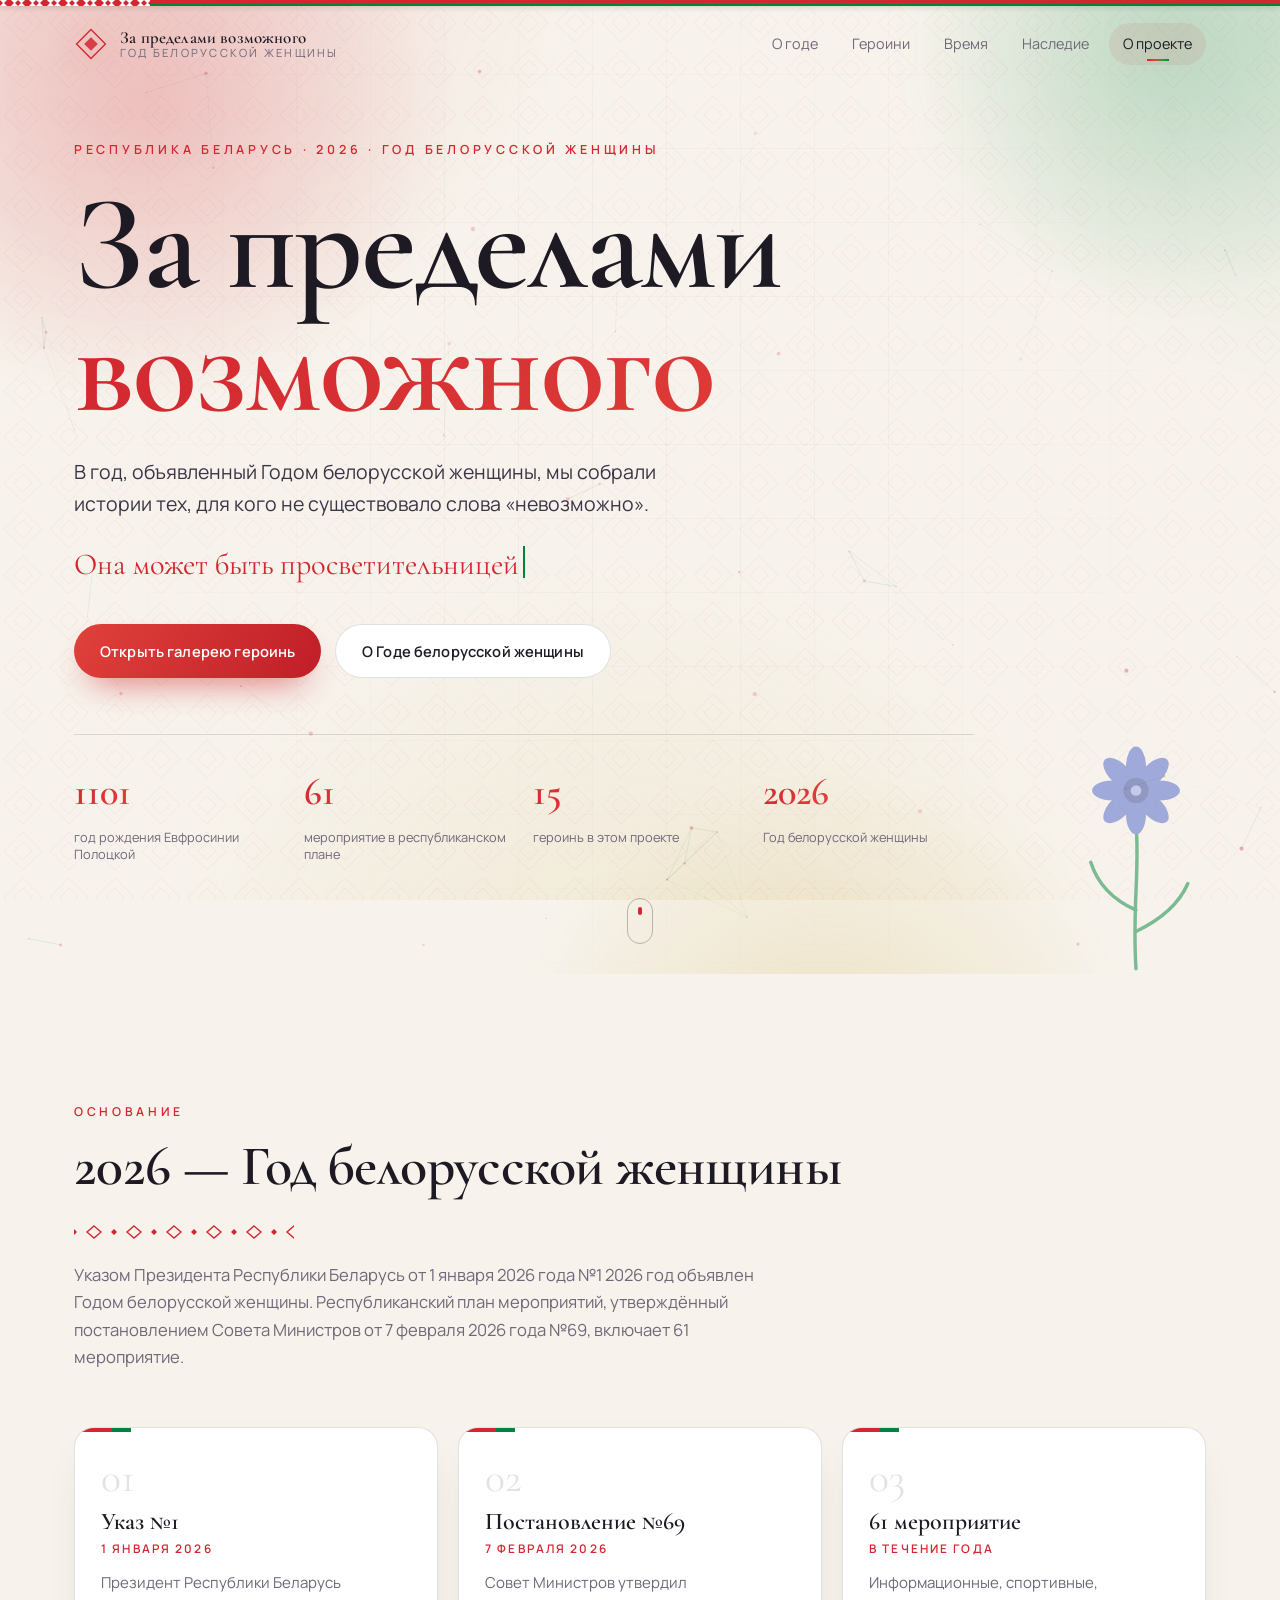
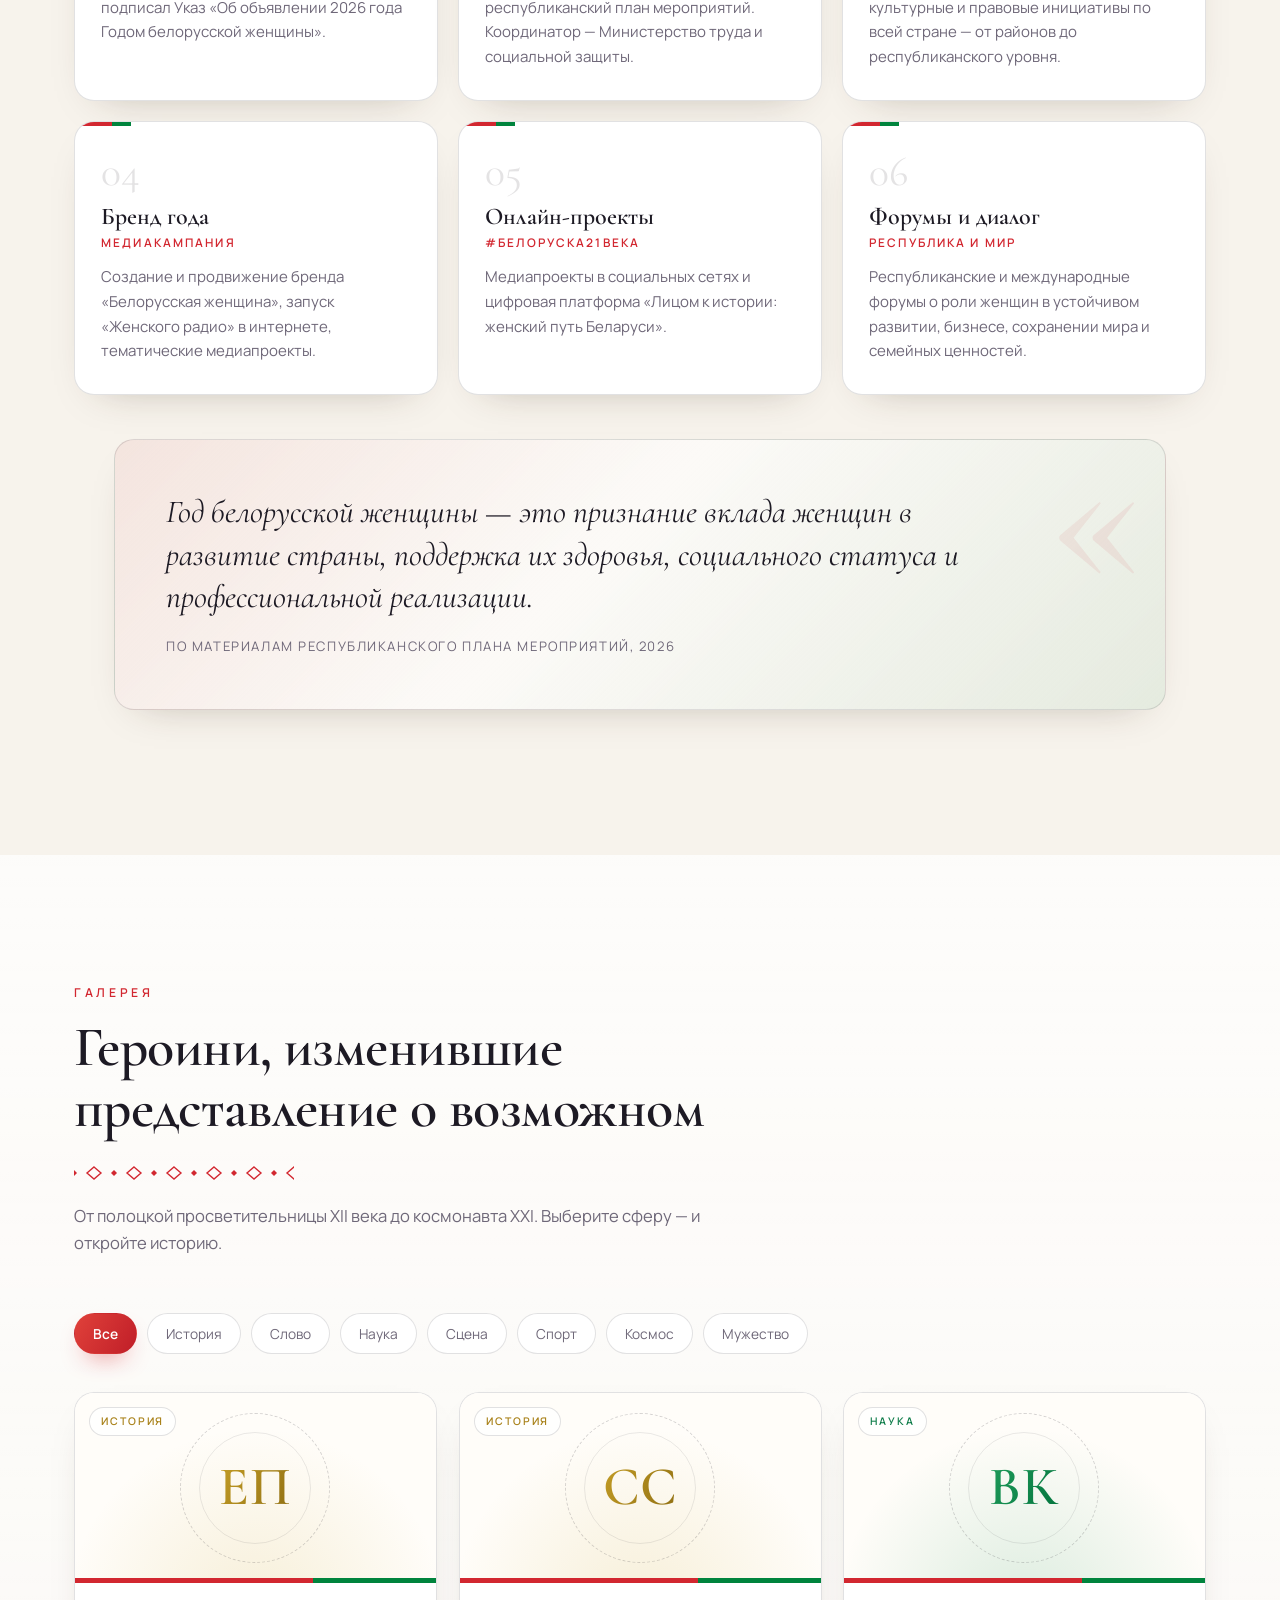
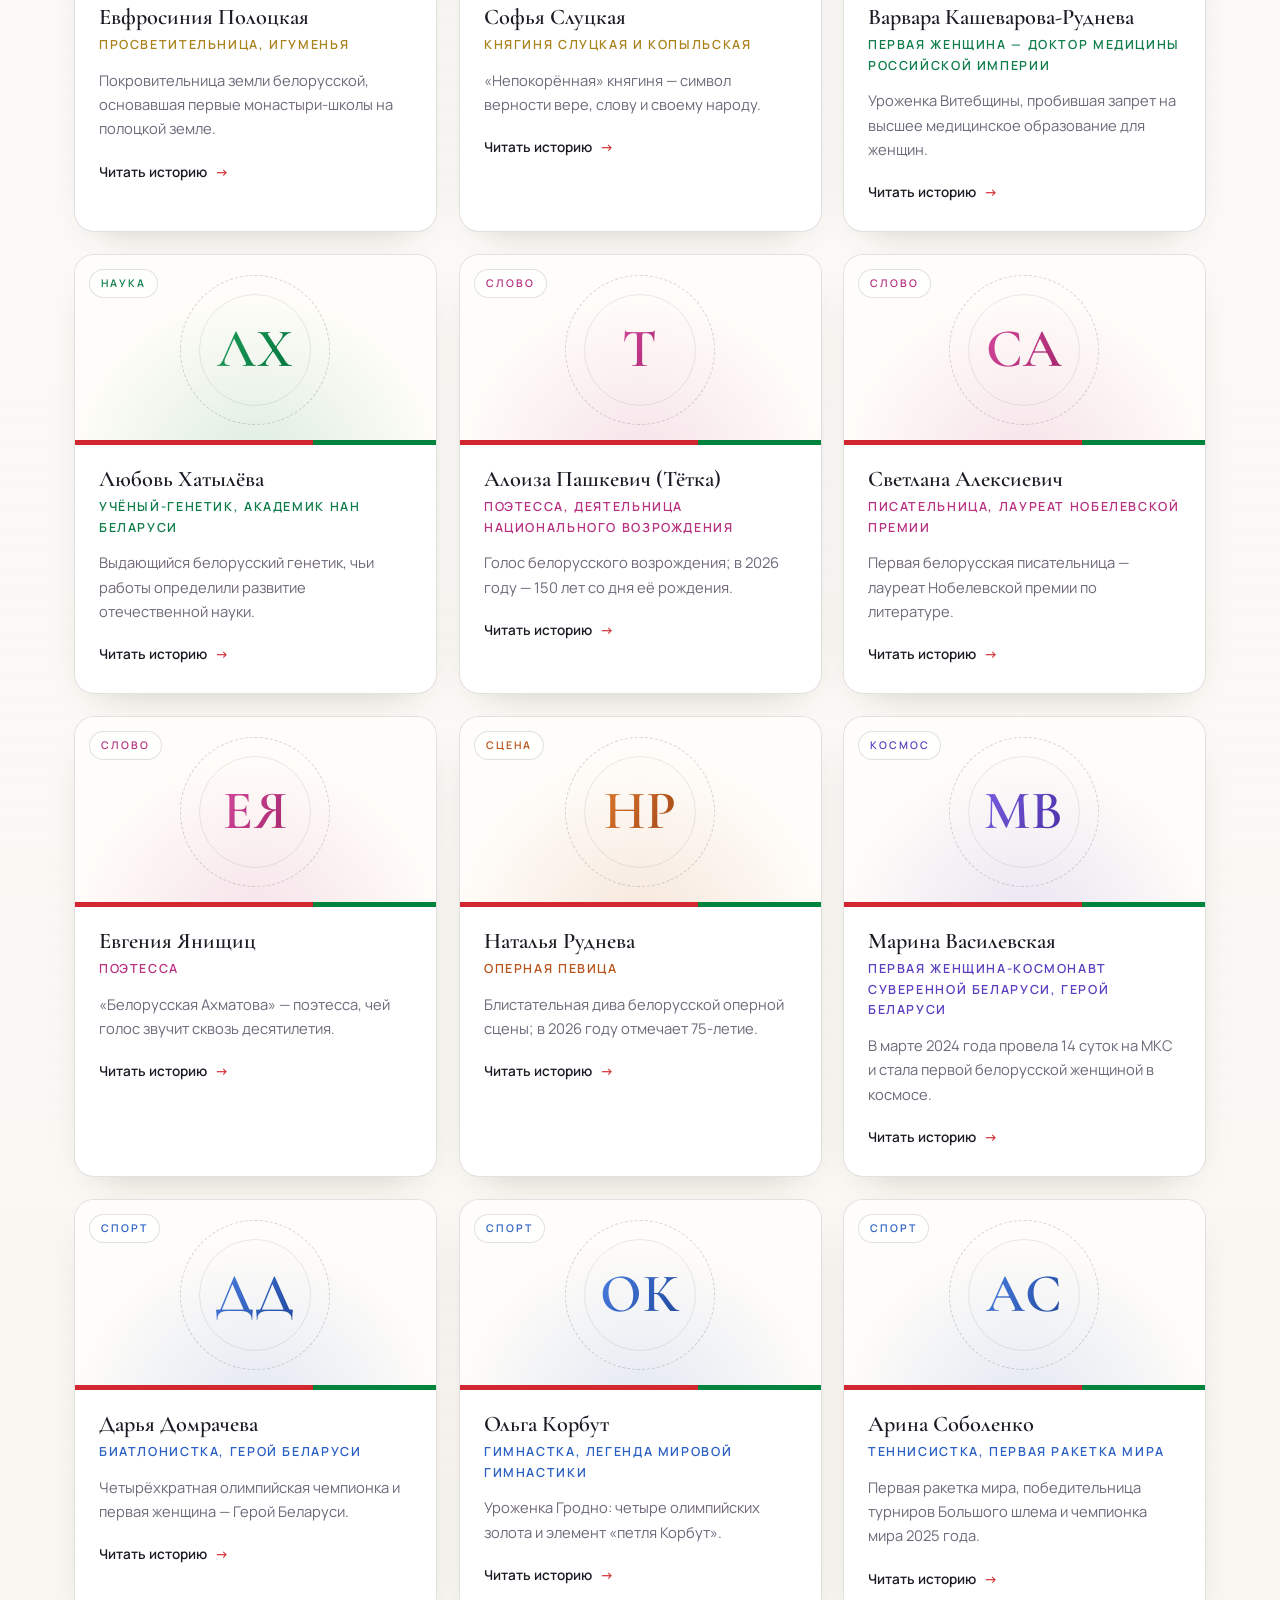
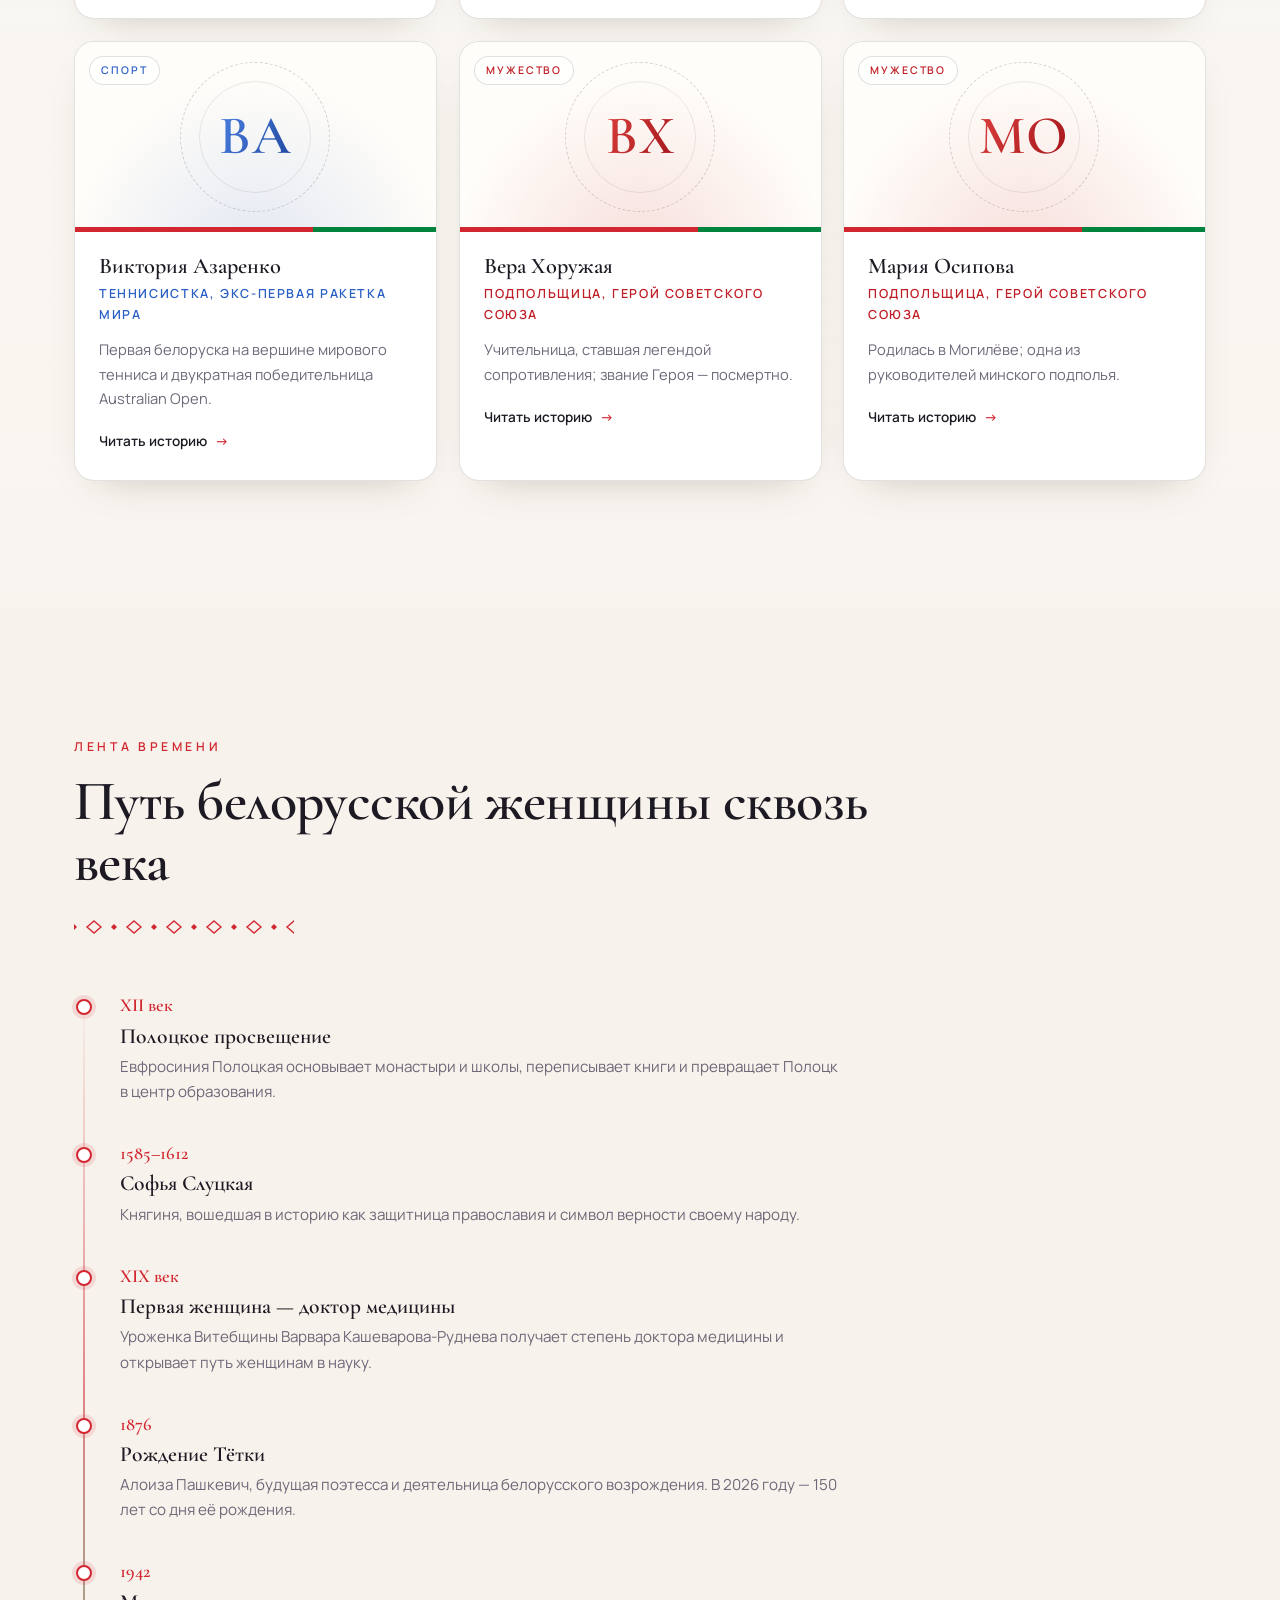
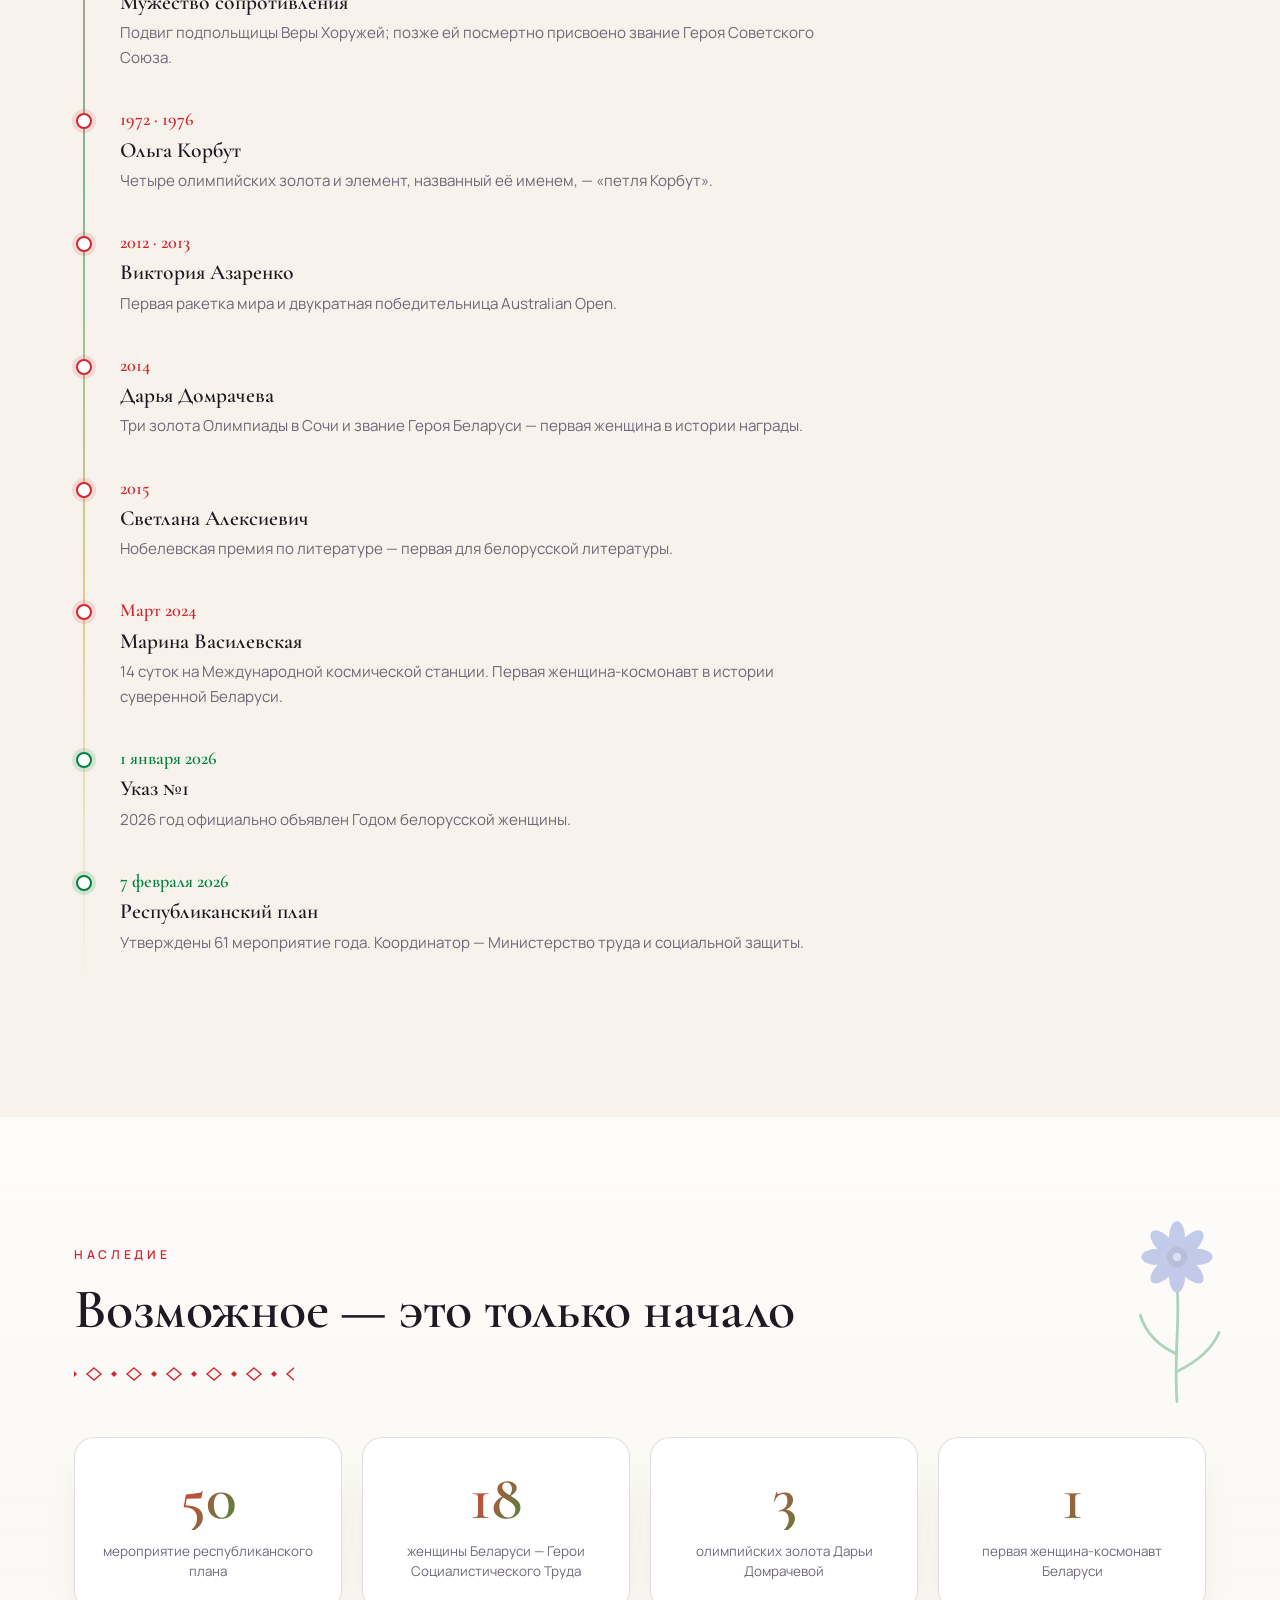
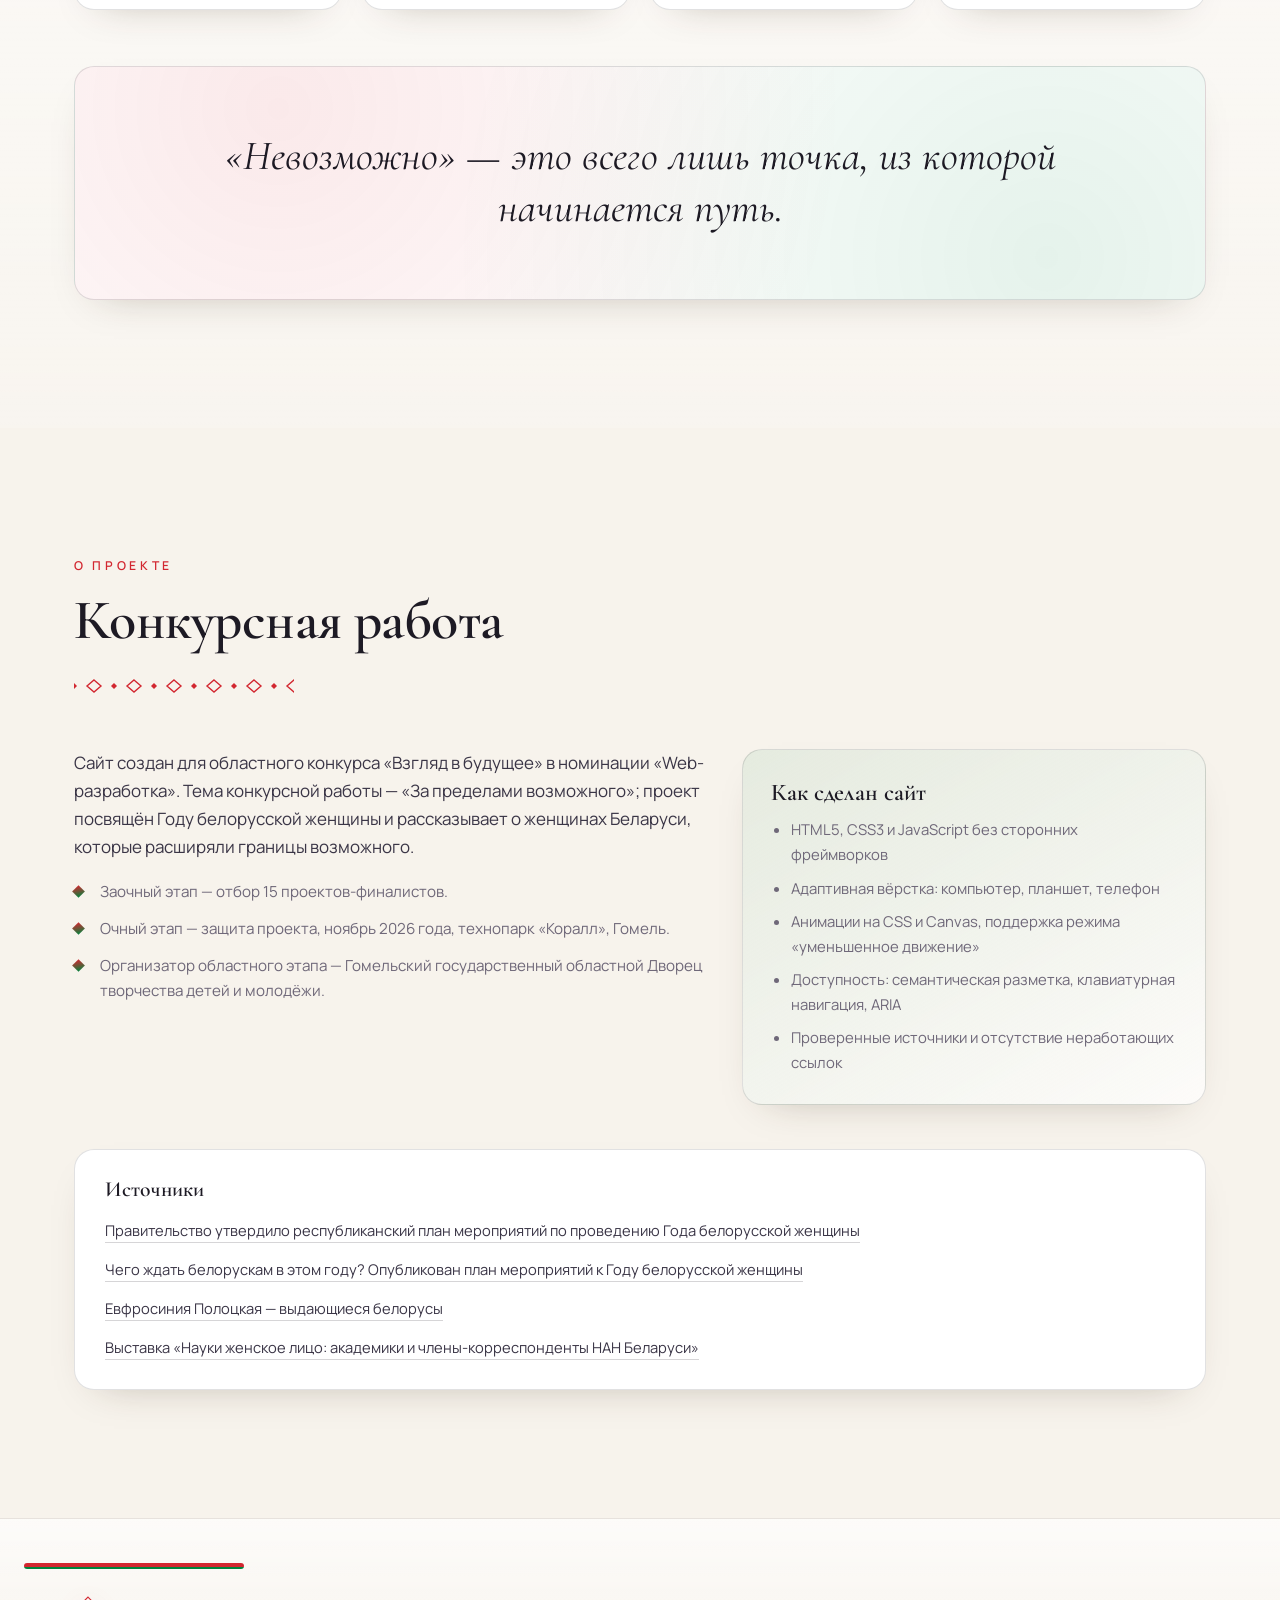
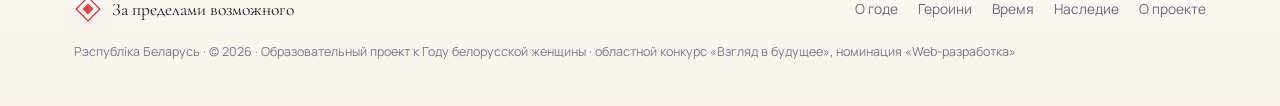
==== index.html @ 443600c7 "Сайт «За пределами возможного» — Год белорусской женщины 2026" ====
<!DOCTYPE html>
<html lang="ru">
<head>
<meta charset="utf-8">
<meta name="viewport" content="width=device-width, initial-scale=1">
<meta name="theme-color" content="#f7f3ec">
<title>За пределами возможного · Год белорусской женщины — 2026</title>
<meta name="description" content="Образовательный веб-проект о белорусских женщинах, которые выходили за пределы возможного: от Евфросинии Полоцкой до Марины Василевской. Посвящён Году белорусской женщины (2026).">
<meta name="author" content="Конкурсная работа · номинация «Web-разработка»">
<meta property="og:type" content="website">
<meta property="og:title" content="За пределами возможного · Год белорусской женщины">
<meta property="og:description" content="Истории белорусских женщин, изменивших представление о возможном. 2026 — Год белорусской женщины.">
<meta property="og:locale" content="ru_RU">
<link rel="icon" href="assets/favicon.svg" type="image/svg+xml">
<link rel="preconnect" href="https://fonts.googleapis.com">
<link rel="preconnect" href="https://fonts.gstatic.com" crossorigin>
<link href="https://fonts.googleapis.com/css2?family=Cormorant+Garamond:ital,wght@0,400;0,500;0,600;0,700;1,400;1,500&family=Manrope:wght@300;400;500;600;700;800&display=swap" rel="stylesheet">
<link rel="stylesheet" href="css/style.css">
</head>
<body>

<div class="flag-bar" aria-hidden="true"></div>

<div class="preloader" id="preloader" aria-hidden="true">
  <div class="preloader-mark"><span></span><span></span><span></span><span></span></div>
  <p>Год белорусской женщины · 2026</p>
</div>

<div class="cursor-glow" id="cursorGlow" aria-hidden="true"></div>
<div class="scroll-progress" id="scrollProgress" aria-hidden="true"></div>

<header class="site-header" id="siteHeader">
  <div class="wrap header-inner">
    <a class="brand" href="#top" aria-label="Наверх">
      <span class="brand-mark" aria-hidden="true">
        <svg viewBox="0 0 40 40" width="34" height="34"><path d="M20 3 L37 20 L20 37 L3 20 Z" fill="none" stroke="currentColor" stroke-width="1.6"/><path d="M20 12 L28 20 L20 28 L12 20 Z" fill="currentColor" opacity=".85"/></svg>
      </span>
      <span class="brand-text"><b>За пределами возможного</b><i>Год белорусской женщины</i></span>
    </a>
    <nav class="site-nav" id="siteNav" aria-label="Основная навигация">
      <a href="#about-year">О годе</a>
      <a href="#heroines">Героини</a>
      <a href="#timeline">Время</a>
      <a href="#legacy">Наследие</a>
      <a href="#about">О проекте</a>
    </nav>
    <button class="burger" id="burger" aria-label="Открыть меню" aria-expanded="false" aria-controls="siteNav">
      <span></span><span></span><span></span>
    </button>
  </div>
</header>

<main>

  <section class="hero" id="top">
    <canvas class="hero-canvas" id="heroCanvas" aria-hidden="true"></canvas>
    <div class="hero-glow" aria-hidden="true"></div>
    <div class="hero-grid-overlay" aria-hidden="true"></div>
    <div class="cornflower cornflower-hero" aria-hidden="true"></div>
    <div class="wrap hero-inner">
      <p class="hero-kicker reveal">Республика Беларусь · 2026 · Год белорусской женщины</p>
      <h1 class="hero-title">
        <span class="line reveal">За пределами</span>
        <span class="line grad reveal">возможного</span>
      </h1>
      <p class="hero-lead reveal">В год, объявленный Годом белорусской женщины, мы собрали истории тех, для кого не существовало слова «невозможно».</p>
      <p class="hero-typed reveal" aria-live="off">Она может быть <span id="typed" class="typed"></span><span class="caret" aria-hidden="true"></span></p>
      <div class="hero-actions reveal">
        <a class="btn btn-primary" href="#heroines">Открыть галерею героинь</a>
        <a class="btn btn-ghost" href="#about-year">О Годе белорусской женщины</a>
      </div>
      <ul class="hero-stats reveal">
        <li><b>1101</b><span>год рождения Евфросинии Полоцкой</span></li>
        <li><b>61</b><span>мероприятие в республиканском плане</span></li>
        <li><b>15</b><span>героинь в этом проекте</span></li>
        <li><b>2026</b><span>Год белорусской женщины</span></li>
      </ul>
    </div>
    <a class="scroll-cue" href="#about-year" aria-label="Листать вниз"><span></span></a>
  </section>

  <section class="section" id="about-year">
    <div class="wrap">
      <header class="section-head reveal">
        <p class="eyebrow">Основание</p>
        <h2>2026 — Год белорусской женщины</h2>
        <div class="ornament-rule" aria-hidden="true"></div>
        <p class="section-lead">Указом Президента Республики Беларусь от 1 января 2026 года №1 2026 год объявлен Годом белорусской женщины. Республиканский план мероприятий, утверждённый постановлением Совета Министров от 7 февраля 2026 года №69, включает 61 мероприятие.</p>
      </header>

      <div class="facts-grid">
        <article class="fact-card reveal">
          <span class="fact-index">01</span>
          <h3>Указ №1</h3>
          <p class="fact-date">1 января 2026</p>
          <p>Президент Республики Беларусь подписал Указ «Об объявлении 2026 года Годом белорусской женщины».</p>
        </article>
        <article class="fact-card reveal">
          <span class="fact-index">02</span>
          <h3>Постановление №69</h3>
          <p class="fact-date">7 февраля 2026</p>
          <p>Совет Министров утвердил республиканский план мероприятий. Координатор — Министерство труда и социальной защиты.</p>
        </article>
        <article class="fact-card reveal">
          <span class="fact-index">03</span>
          <h3>61 мероприятие</h3>
          <p class="fact-date">в течение года</p>
          <p>Информационные, спортивные, культурные и правовые инициативы по всей стране — от районов до республиканского уровня.</p>
        </article>
        <article class="fact-card reveal">
          <span class="fact-index">04</span>
          <h3>Бренд года</h3>
          <p class="fact-date">медиакампания</p>
          <p>Создание и продвижение бренда «Белорусская женщина», запуск «Женского радио» в интернете, тематические медиапроекты.</p>
        </article>
        <article class="fact-card reveal">
          <span class="fact-index">05</span>
          <h3>Онлайн-проекты</h3>
          <p class="fact-date">#белоруска21века</p>
          <p>Медиапроекты в социальных сетях и цифровая платформа «Лицом к истории: женский путь Беларуси».</p>
        </article>
        <article class="fact-card reveal">
          <span class="fact-index">06</span>
          <h3>Форумы и диалог</h3>
          <p class="fact-date">республика и мир</p>
          <p>Республиканские и международные форумы о роли женщин в устойчивом развитии, бизнесе, сохранении мира и семейных ценностей.</p>
        </article>
      </div>

      <figure class="doc-card reveal">
        <div class="doc-quote-mark" aria-hidden="true">«</div>
        <blockquote>
          <p>Год белорусской женщины — это признание вклада женщин в развитие страны, поддержка их здоровья, социального статуса и профессиональной реализации.</p>
        </blockquote>
        <figcaption>По материалам республиканского плана мероприятий, 2026</figcaption>
      </figure>
    </div>
  </section>

  <section class="section section-alt" id="heroines">
    <div class="wrap">
      <header class="section-head reveal">
        <p class="eyebrow">Галерея</p>
        <h2>Героини, изменившие представление о возможном</h2>
        <div class="ornament-rule" aria-hidden="true"></div>
        <p class="section-lead">От полоцкой просветительницы XII века до космонавта XXI. Выберите сферу — и откройте историю.</p>
      </header>
      <div class="filters" id="filters" role="group" aria-label="Фильтр героинь по сфере"></div>
      <div class="heroines-grid" id="heroinesGrid"></div>
      <p class="grid-note" id="heroinesEmpty" hidden>В этой категории пока нет героинь.</p>
    </div>
  </section>

  <section class="section" id="timeline">
    <div class="wrap">
      <header class="section-head reveal">
        <p class="eyebrow">Лента времени</p>
        <h2>Путь белорусской женщины сквозь века</h2>
        <div class="ornament-rule" aria-hidden="true"></div>
      </header>
      <ol class="timeline">
        <li class="timeline-item reveal">
          <span class="timeline-year">XII век</span>
          <div class="timeline-body"><h3>Полоцкое просвещение</h3><p>Евфросиния Полоцкая основывает монастыри и школы, переписывает книги и превращает Полоцк в центр образования.</p></div>
        </li>
        <li class="timeline-item reveal">
          <span class="timeline-year">1585–1612</span>
          <div class="timeline-body"><h3>Софья Слуцкая</h3><p>Княгиня, вошедшая в историю как защитница православия и символ верности своему народу.</p></div>
        </li>
        <li class="timeline-item reveal">
          <span class="timeline-year">XIX век</span>
          <div class="timeline-body"><h3>Первая женщина — доктор медицины</h3><p>Уроженка Витебщины Варвара Кашеварова-Руднева получает степень доктора медицины и открывает путь женщинам в науку.</p></div>
        </li>
        <li class="timeline-item reveal">
          <span class="timeline-year">1876</span>
          <div class="timeline-body"><h3>Рождение Тётки</h3><p>Алоиза Пашкевич, будущая поэтесса и деятельница белорусского возрождения. В 2026 году — 150 лет со дня её рождения.</p></div>
        </li>
        <li class="timeline-item reveal">
          <span class="timeline-year">1942</span>
          <div class="timeline-body"><h3>Мужество сопротивления</h3><p>Подвиг подпольщицы Веры Хоружей; позже ей посмертно присвоено звание Героя Советского Союза.</p></div>
        </li>
        <li class="timeline-item reveal">
          <span class="timeline-year">1972 · 1976</span>
          <div class="timeline-body"><h3>Ольга Корбут</h3><p>Четыре олимпийских золота и элемент, названный её именем, — «петля Корбут».</p></div>
        </li>
        <li class="timeline-item reveal">
          <span class="timeline-year">2012 · 2013</span>
          <div class="timeline-body"><h3>Виктория Азаренко</h3><p>Первая ракетка мира и двукратная победительница Australian Open.</p></div>
        </li>
        <li class="timeline-item reveal">
          <span class="timeline-year">2014</span>
          <div class="timeline-body"><h3>Дарья Домрачева</h3><p>Три золота Олимпиады в Сочи и звание Героя Беларуси — первая женщина в истории награды.</p></div>
        </li>
        <li class="timeline-item reveal">
          <span class="timeline-year">2015</span>
          <div class="timeline-body"><h3>Светлана Алексиевич</h3><p>Нобелевская премия по литературе — первая для белорусской литературы.</p></div>
        </li>
        <li class="timeline-item reveal">
          <span class="timeline-year">Март 2024</span>
          <div class="timeline-body"><h3>Марина Василевская</h3><p>14 суток на Международной космической станции. Первая женщина-космонавт в истории суверенной Беларуси.</p></div>
        </li>
        <li class="timeline-item reveal timeline-highlight">
          <span class="timeline-year">1 января 2026</span>
          <div class="timeline-body"><h3>Указ №1</h3><p>2026 год официально объявлен Годом белорусской женщины.</p></div>
        </li>
        <li class="timeline-item reveal timeline-highlight">
          <span class="timeline-year">7 февраля 2026</span>
          <div class="timeline-body"><h3>Республиканский план</h3><p>Утверждены 61 мероприятие года. Координатор — Министерство труда и социальной защиты.</p></div>
        </li>
      </ol>
    </div>
  </section>

  <section class="section section-alt" id="legacy">
    <span class="cornflower cornflower-legacy" aria-hidden="true"></span>
    <div class="wrap">
      <header class="section-head reveal">
        <p class="eyebrow">Наследие</p>
        <h2>Возможное — это только начало</h2>
        <div class="ornament-rule" aria-hidden="true"></div>
      </header>
      <div class="counters">
        <div class="counter reveal"><b data-count="61">61</b><span>мероприятие республиканского плана</span></div>
        <div class="counter reveal"><b data-count="22">22</b><span>женщины Беларуси — Герои Социалистического Труда</span></div>
        <div class="counter reveal"><b data-count="4">4</b><span>олимпийских золота Дарьи Домрачевой</span></div>
        <div class="counter reveal"><b data-count="1">1</b><span>первая женщина-космонавт Беларуси</span></div>
      </div>
      <blockquote class="manifesto reveal">
        <p>«Невозможно» — это всего лишь точка, из которой начинается путь.</p>
      </blockquote>
    </div>
  </section>

  <section class="section" id="about">
    <div class="wrap">
      <header class="section-head reveal">
        <p class="eyebrow">О проекте</p>
        <h2>Конкурсная работа</h2>
        <div class="ornament-rule" aria-hidden="true"></div>
      </header>
      <div class="about-grid">
        <div class="about-text reveal">
          <p>Сайт создан для областного конкурса «Взгляд в будущее» в номинации «Web-разработка». Тема конкурсной работы — «За пределами возможного»; проект посвящён Году белорусской женщины и рассказывает о женщинах Беларуси, которые расширяли границы возможного.</p>
          <ul class="about-list">
            <li>Заочный этап — отбор 15 проектов-финалистов.</li>
            <li>Очный этап — защита проекта, ноябрь 2026 года, технопарк «Коралл», Гомель.</li>
            <li>Организатор областного этапа — Гомельский государственный областной Дворец творчества детей и молодёжи.</li>
          </ul>
        </div>
        <div class="tech-card reveal">
          <h3>Как сделан сайт</h3>
          <ul>
            <li>HTML5, CSS3 и JavaScript без сторонних фреймворков</li>
            <li>Адаптивная вёрстка: компьютер, планшет, телефон</li>
            <li>Анимации на CSS и Canvas, поддержка режима «уменьшенное движение»</li>
            <li>Доступность: семантическая разметка, клавиатурная навигация, ARIA</li>
            <li>Проверенные источники и отсутствие неработающих ссылок</li>
          </ul>
        </div>
      </div>
      <div class="sources reveal">
        <h3>Источники</h3>
        <ul>
          <li><a href="https://www.belarus.by/ru/government/events/pravitelstvo-utverdilo-respublikanskij-plan-meroprijatij-po-provedeniju-goda-belorusskoj-zhenschiny_i_207630.html" target="_blank" rel="noopener">Правительство утвердило республиканский план мероприятий по проведению Года белорусской женщины</a></li>
          <li><a href="https://www.belarus.by/ru/press-center/press-release/chego-zhdat-beloruskam-v-etom-godu-opublikovan-plan-meroprijatij-k-godu-belorusskoj-zhenschiny_i_207680.html" target="_blank" rel="noopener">Чего ждать белорускам в этом году? Опубликован план мероприятий к Году белорусской женщины</a></li>
          <li><a href="https://www.belarus.by/ru/about-belarus/famous-belarusians/euphrosyne-of-polotsk" target="_blank" rel="noopener">Евфросиния Полоцкая — выдающиеся белорусы</a></li>
          <li><a href="https://csl.bas-net.by/vystavka-nauki-zhenskoe-liczo-akademiki-i-chleny-korrespondenty-nan-belarusi/" target="_blank" rel="noopener">Выставка «Науки женское лицо: академики и члены-корреспонденты НАН Беларуси»</a></li>
        </ul>
      </div>
    </div>
  </section>

</main>

<footer class="site-footer">
  <div class="flag-ribbon" style="margin-left:24px" aria-hidden="true"></div>
  <div class="wrap footer-inner">
    <div class="footer-brand">
      <span class="brand-mark small" aria-hidden="true">
        <svg viewBox="0 0 40 40" width="28" height="28"><path d="M20 3 L37 20 L20 37 L3 20 Z" fill="none" stroke="currentColor" stroke-width="1.6"/><path d="M20 12 L28 20 L20 28 L12 20 Z" fill="currentColor" opacity=".85"/></svg>
      </span>
      <span>За пределами возможного</span>
    </div>
    <nav class="footer-nav" aria-label="Навигация в подвале">
      <a href="#about-year">О годе</a>
      <a href="#heroines">Героини</a>
      <a href="#timeline">Время</a>
      <a href="#legacy">Наследие</a>
      <a href="#about">О проекте</a>
    </nav>
    <p class="footer-note">Рэспубліка Беларусь · © 2026 · Образовательный проект к Году белорусской женщины · областной конкурс «Взгляд в будущее», номинация «Web-разработка»</p>
  </div>
</footer>

<button class="to-top" id="toTop" aria-label="Наверх">↑</button>

<div class="modal" id="modal" aria-hidden="true" role="dialog" aria-modal="true" aria-labelledby="modalTitle">
  <div class="modal-backdrop" data-close></div>
  <div class="modal-card" role="document">
    <button class="modal-close" data-close aria-label="Закрыть">×</button>
    <div class="modal-body" id="modalBody"></div>
  </div>
</div>

<noscript><div class="wrap" style="padding:2rem 0">Для работы галереи героинь включите JavaScript.</div></noscript>

<script src="js/data.js"></script>
<script src="js/app.js"></script>
</body>
</html>
---- css/style.css ----
/* ============================================================
   «За пределами возможного» — Год белорусской женщины, 2026
   Светлая тема. Белорусская символика: цвета флага, орнамент, васильки.
   ============================================================ */

:root{
  --bg:#f7f3ec;
  --bg-2:#ffffff;
  --bg-alt:#f1ebe1;
  --surface:#ffffff;
  --surface-2:#fffdf9;
  --line:rgba(29,26,36,.13);
  --line-soft:rgba(29,26,36,.07);
  --text:#1d1a24;
  --text-2:#3a3546;
  --muted:#6f6879;
  --red:#d22730;
  --red-2:#b3161e;
  --green:#00843d;
  --green-2:#006b31;
  --gold:#c9a227;
  --gold-2:#a9821a;
  --blue:#4a63c8;
  --grad:linear-gradient(120deg,#d22730,#e0632f 55%,#c9a227);
  --grad-flag:linear-gradient(115deg,#d22730 0%,#e0413a 36%,#2f9440 72%,#00843d 100%);
  --grad-soft:linear-gradient(120deg,rgba(210,39,48,.10),rgba(201,162,39,.10),rgba(0,132,61,.10));
  --radius:20px;
  --shadow:0 26px 60px -30px rgba(60,40,20,.45);
  --shadow-soft:0 16px 40px -26px rgba(60,40,20,.35);
  --serif:'Cormorant Garamond',Georgia,'Times New Roman',serif;
  --sans:'Manrope',system-ui,-apple-system,'Segoe UI',Roboto,Arial,sans-serif;
  --wrap:1180px;
}

*,*::before,*::after{box-sizing:border-box}
html{scroll-behavior:smooth}
body{
  margin:0;
  background:var(--bg);
  color:var(--text);
  font-family:var(--sans);
  font-size:17px;
  line-height:1.65;
  font-weight:400;
  overflow-x:hidden;
  -webkit-font-smoothing:antialiased;
}
body::before{
  content:"";
  position:fixed;inset:0;z-index:0;pointer-events:none;
  background:
    radial-gradient(60vw 60vw at 10% -8%,rgba(210,39,48,.10),transparent 62%),
    radial-gradient(52vw 52vw at 104% 2%,rgba(0,132,61,.11),transparent 58%),
    radial-gradient(64vw 64vw at 50% 118%,rgba(201,162,39,.13),transparent 62%);
}
body::after{
  content:"";position:fixed;inset:0;z-index:0;pointer-events:none;opacity:.06;
  background-image:url("data:image/svg+xml,%3Csvg xmlns='http://www.w3.org/2000/svg' width='46' height='46' viewBox='0 0 46 46'%3E%3Cg fill='none' stroke='%23d22730'%3E%3Cpath d='M23 4 L42 23 L23 42 L4 23 Z'/%3E%3Cpath d='M23 14 L32 23 L23 32 L14 23 Z'/%3E%3C/g%3E%3C/svg%3E");
}
main,header,footer{position:relative;z-index:1}
img,svg{display:block;max-width:100%}
a{color:inherit;text-decoration:none}
button{font-family:inherit}
h1,h2,h3,h4{font-family:var(--serif);font-weight:600;line-height:1.08;margin:0 0 .5em}
p{margin:0 0 1em}
::selection{background:rgba(210,39,48,.18);color:#1d1a24}

.wrap{width:100%;max-width:var(--wrap);margin:0 auto;padding:0 24px}

/* ---------- Флаговая лента (символика РБ) ---------- */
.flag-bar{
  position:fixed;top:0;left:0;right:0;height:6px;z-index:70;
  background:linear-gradient(180deg,#d22730 0 66%,#00843d 66% 100%);
  overflow:hidden;box-shadow:0 1px 6px rgba(29,26,36,.18);
}
.flag-bar::before{
  content:"";position:absolute;left:0;top:0;bottom:0;width:150px;
  background:#ffffff url("data:image/svg+xml,%3Csvg xmlns='http://www.w3.org/2000/svg' width='18' height='12' viewBox='0 0 18 12'%3E%3Cpath d='M9 1 L14 6 L9 11 L4 6 Z' fill='%23d22730'/%3E%3Cpath d='M0 3 L3 6 L0 9 L-3 6 Z' fill='%23d22730'/%3E%3Cpath d='M18 3 L21 6 L18 9 L15 6 Z' fill='%23d22730'/%3E%3C/svg%3E") repeat-x left center;
}
.flag-ribbon{height:6px;border-radius:3px;margin-bottom:26px;background:linear-gradient(180deg,#d22730 0 66%,#00843d 66% 100%);max-width:220px}

/* ---------- Васильки ---------- */
.cornflower{position:absolute;pointer-events:none;background:url("../assets/cornflower.svg") no-repeat center/contain;z-index:0}
.cornflower-hero{width:160px;height:266px;right:5%;bottom:0;opacity:.5}
.cornflower-legacy{width:130px;height:216px;right:3%;top:8%;opacity:.32}
@media (max-width:900px){.cornflower-hero{width:110px;height:183px;right:2%;bottom:2%;opacity:.35}.cornflower-legacy{display:none}}

/* ---------- Preloader ---------- */
.preloader{
  position:fixed;inset:0;z-index:1000;display:grid;place-content:center;justify-items:center;gap:22px;
  background:radial-gradient(circle at 50% 40%,#ffffff,#f2ece1 72%);
  transition:opacity .7s ease,visibility .7s ease;
}
.preloader.done{opacity:0;visibility:hidden}
.preloader p{font-size:.82rem;letter-spacing:.28em;text-transform:uppercase;color:var(--muted);margin:0}
.preloader-mark{position:relative;width:74px;height:74px;animation:spin 9s linear infinite}
.preloader-mark span{position:absolute;inset:0;margin:auto;width:26px;height:26px;border:1.5px solid var(--red);transform:rotate(45deg);opacity:.9}
.preloader-mark span:nth-child(2){width:46px;height:46px;border-color:var(--green);animation:pulse 1.6s ease-in-out infinite}
.preloader-mark span:nth-child(3){width:66px;height:66px;border-color:var(--gold);opacity:.6}
.preloader-mark span:nth-child(4){width:8px;height:8px;background:var(--red);border:0;box-shadow:0 0 18px 5px rgba(210,39,48,.4)}
@keyframes spin{to{transform:rotate(360deg)}}
@keyframes pulse{0%,100%{opacity:.25;transform:rotate(45deg) scale(.9)}50%{opacity:1;transform:rotate(45deg) scale(1.06)}}

/* ---------- Cursor / progress ---------- */
.cursor-glow{
  position:fixed;top:0;left:0;width:420px;height:420px;margin:-210px 0 0 -210px;border-radius:50%;
  background:radial-gradient(circle,rgba(210,39,48,.10),rgba(201,162,39,.07) 45%,transparent 70%);
  pointer-events:none;z-index:2;opacity:0;transition:opacity .4s ease;mix-blend-mode:multiply;
}
.scroll-progress{position:fixed;top:6px;left:0;height:3px;width:0;z-index:60;background:var(--grad-flag);box-shadow:0 0 12px rgba(210,39,48,.35)}

/* ---------- Header ---------- */
.site-header{position:fixed;top:6px;left:0;right:0;z-index:50;transition:background .4s ease,backdrop-filter .4s ease,border-color .4s ease;border-bottom:1px solid transparent}
.site-header.scrolled{background:rgba(247,243,236,.85);backdrop-filter:blur(16px);border-bottom-color:var(--line-soft)}
.header-inner{display:flex;align-items:center;justify-content:space-between;gap:20px;min-height:76px}
.brand{display:flex;align-items:center;gap:12px}
.brand-mark{color:var(--red);display:grid;place-items:center;filter:drop-shadow(0 6px 12px rgba(210,39,48,.22))}
.brand-text{display:flex;flex-direction:column;line-height:1.15}
.brand-text b{font-family:var(--serif);font-size:1.06rem;font-weight:600;letter-spacing:.01em}
.brand-text i{font-style:normal;font-size:.7rem;letter-spacing:.2em;text-transform:uppercase;color:var(--muted)}
.site-nav{display:flex;gap:6px}
.site-nav a{position:relative;padding:9px 14px;font-size:.9rem;color:var(--muted);border-radius:999px;transition:color .25s ease,background .25s ease}
.site-nav a::after{content:"";position:absolute;left:50%;bottom:4px;width:0;height:1.5px;background:var(--grad-flag);transform:translateX(-50%);transition:width .3s ease}
.site-nav a:hover,.site-nav a.active{color:var(--text)}
.site-nav a.active{background:rgba(210,39,48,.08)}
.site-nav a.active::after{width:22px}
.burger{display:none;width:44px;height:44px;border:1px solid var(--line);border-radius:12px;background:var(--surface);cursor:pointer;position:relative}
.burger span{position:absolute;left:12px;right:12px;height:1.6px;background:var(--text);transition:.3s ease}
.burger span:nth-child(1){top:15px}
.burger span:nth-child(2){top:21px}
.burger span:nth-child(3){top:27px}
.burger[aria-expanded="true"] span:nth-child(1){transform:translateY(6px) rotate(45deg)}
.burger[aria-expanded="true"] span:nth-child(2){opacity:0}
.burger[aria-expanded="true"] span:nth-child(3){transform:translateY(-6px) rotate(-45deg)}

/* ---------- Buttons ---------- */
.btn{display:inline-flex;align-items:center;gap:10px;padding:14px 26px;border-radius:999px;font-size:.92rem;font-weight:600;letter-spacing:.01em;transition:transform .3s ease,box-shadow .3s ease,background .3s ease,border-color .3s ease;will-change:transform}
.btn-primary{background:linear-gradient(120deg,#e0413a,#c01e28);color:#fff;box-shadow:0 16px 34px -16px rgba(210,39,48,.85)}
.btn-primary:hover{transform:translateY(-3px);box-shadow:0 22px 44px -16px rgba(210,39,48,1)}
.btn-ghost{border:1px solid var(--line);background:#fff;color:var(--text)}
.btn-ghost:hover{transform:translateY(-3px);border-color:rgba(0,132,61,.5);box-shadow:var(--shadow-soft)}

/* ---------- Hero ---------- */
.hero{position:relative;min-height:100svh;display:flex;align-items:center;padding:140px 0 110px;overflow:hidden}
.hero-canvas{position:absolute;inset:0;width:100%;height:100%;z-index:0}
.hero-glow{position:absolute;inset:-20% -10%;z-index:0;background:
  radial-gradient(38vw 38vw at 18% 22%,rgba(210,39,48,.20),transparent 62%),
  radial-gradient(34vw 34vw at 84% 18%,rgba(0,132,61,.18),transparent 60%),
  radial-gradient(40vw 40vw at 62% 94%,rgba(201,162,39,.22),transparent 62%);
  filter:blur(14px);animation:aurora 16s ease-in-out infinite alternate}
@keyframes aurora{0%{transform:translate3d(-2%,-1%,0) scale(1)}50%{transform:translate3d(2%,2%,0) scale(1.06)}100%{transform:translate3d(-1%,1%,0) scale(1.02)}}
.hero-grid-overlay{position:absolute;inset:0;z-index:0;opacity:.6;background-image:linear-gradient(rgba(29,26,36,.05) 1px,transparent 1px),linear-gradient(90deg,rgba(29,26,36,.05) 1px,transparent 1px);background-size:74px 74px;mask-image:radial-gradient(circle at 50% 40%,#000 20%,transparent 78%)}
.hero-inner{position:relative;z-index:2}
.hero-kicker{font-size:.78rem;letter-spacing:.3em;text-transform:uppercase;color:var(--red);margin-bottom:22px;font-weight:600}
.hero-title{font-size:clamp(3rem,10.5vw,8.4rem);line-height:.92;margin:0 0 26px;letter-spacing:-.015em;color:var(--text)}
.hero-title .line{display:block}
.hero-title .grad{background:var(--grad-flag);background-size:220% 220%;-webkit-background-clip:text;background-clip:text;color:transparent;animation:shimmer 9s ease-in-out infinite}
@keyframes shimmer{0%,100%{background-position:0% 50%}50%{background-position:100% 50%}}
.hero-lead{max-width:620px;font-size:clamp(1.02rem,1.6vw,1.22rem);color:var(--text-2)}
.hero-typed{font-family:var(--serif);font-size:clamp(1.25rem,2.6vw,1.9rem);color:var(--red);min-height:1.6em;margin-bottom:34px}
.caret{display:inline-block;width:2px;height:1.05em;margin-left:4px;vertical-align:-.14em;background:var(--green);animation:blink 1s steps(2,start) infinite}
@keyframes blink{50%{opacity:0}}
.hero-actions{display:flex;flex-wrap:wrap;gap:14px;margin-bottom:56px}
.hero-stats{display:grid;grid-template-columns:repeat(4,minmax(0,1fr));gap:18px;list-style:none;margin:0;padding:26px 0 0;border-top:1px solid var(--line);max-width:900px}
.hero-stats b{display:block;font-family:var(--serif);font-size:clamp(1.7rem,3vw,2.4rem);font-weight:600;background:var(--grad-flag);-webkit-background-clip:text;background-clip:text;color:transparent}
.hero-stats span{font-size:.8rem;color:var(--muted);line-height:1.4;display:block;margin-top:4px}
.scroll-cue{position:absolute;left:50%;bottom:30px;transform:translateX(-50%);z-index:3;width:26px;height:46px;border:1px solid rgba(29,26,36,.28);border-radius:14px;display:grid;place-items:start center;padding-top:8px}
.scroll-cue span{width:4px;height:8px;border-radius:2px;background:var(--red);animation:cue 1.8s ease-in-out infinite}
@keyframes cue{0%{transform:translateY(0);opacity:0}30%{opacity:1}100%{transform:translateY(20px);opacity:0}}

/* ---------- Sections ---------- */
.section{padding:clamp(72px,10vw,140px) 0;position:relative}
.section-alt{background:linear-gradient(180deg,rgba(255,255,255,.75),rgba(255,255,255,.2))}
.section-head{max-width:820px;margin-bottom:56px}
.eyebrow{font-size:.76rem;letter-spacing:.3em;text-transform:uppercase;color:var(--red);margin-bottom:14px;font-weight:600}
.section-head h2{font-size:clamp(2rem,4.6vw,3.5rem);letter-spacing:-.01em}
.section-lead{color:var(--muted);font-size:1.04rem;max-width:680px}
.ornament-rule{height:14px;margin:22px 0;background-image:url("data:image/svg+xml,%3Csvg xmlns='http://www.w3.org/2000/svg' width='40' height='14' viewBox='0 0 40 14'%3E%3Cpath d='M20 1 L27 7 L20 13 L13 7 Z' fill='none' stroke='%23d22730' stroke-width='1.4'/%3E%3Cpath d='M0 4 L3 7 L0 10 L-3 7 Z' fill='%23d22730'/%3E%3Cpath d='M40 4 L43 7 L40 10 L37 7 Z' fill='%23d22730'/%3E%3C/svg%3E");background-repeat:repeat-x;background-position:left center;max-width:220px}

/* ---------- Fact cards ---------- */
.facts-grid{display:grid;grid-template-columns:repeat(3,minmax(0,1fr));gap:20px}
.fact-card{position:relative;padding:30px 26px;border:1px solid var(--line);border-radius:var(--radius);background:var(--surface);overflow:hidden;box-shadow:var(--shadow-soft);transition:transform .45s cubic-bezier(.2,.7,.2,1),border-color .45s ease,box-shadow .45s ease}
.fact-card::before{content:"";position:absolute;inset:0;background:var(--grad-soft);opacity:0;transition:opacity .45s ease}
.fact-card::after{content:"";position:absolute;top:0;left:0;width:56px;height:4px;background:linear-gradient(90deg,#d22730 0 66%,#00843d 66% 100%)}
.fact-card:hover{transform:translateY(-7px);border-color:rgba(210,39,48,.35);box-shadow:var(--shadow)}
.fact-card:hover::before{opacity:1}
.fact-card>*{position:relative;z-index:1}
.fact-index{font-family:var(--serif);font-size:2.6rem;color:rgba(29,26,36,.12);display:block;line-height:1}
.fact-card h3{font-size:1.5rem;margin:10px 0 4px}
.fact-date{font-size:.74rem;letter-spacing:.18em;text-transform:uppercase;color:var(--red);margin-bottom:12px;font-weight:600}
.fact-card p:last-child{color:var(--muted);font-size:.94rem;margin:0}

.doc-card{position:relative;margin-top:44px;padding:clamp(28px,4vw,52px);border:1px solid var(--line);border-radius:var(--radius);background:linear-gradient(135deg,rgba(210,39,48,.07),rgba(255,255,255,.6) 45%,rgba(0,132,61,.07));overflow:hidden;box-shadow:var(--shadow-soft)}
.doc-card blockquote{margin:0;max-width:860px}
.doc-card blockquote p{font-family:var(--serif);font-size:clamp(1.3rem,2.6vw,2rem);line-height:1.32;margin:0;font-style:italic}
.doc-card figcaption{margin-top:18px;font-size:.82rem;letter-spacing:.12em;text-transform:uppercase;color:var(--muted)}
.doc-quote-mark{position:absolute;top:-38px;right:18px;font-family:var(--serif);font-size:220px;line-height:1;color:rgba(210,39,48,.08);pointer-events:none}

/* ---------- Filters ---------- */
.filters{display:flex;flex-wrap:wrap;gap:10px;margin-bottom:38px}
.chip{padding:10px 18px;border-radius:999px;border:1px solid var(--line);background:#fff;color:var(--muted);font-size:.86rem;cursor:pointer;transition:.3s ease}
.chip:hover{color:var(--text);border-color:rgba(0,132,61,.45);transform:translateY(-2px)}
.chip.active{background:linear-gradient(120deg,#e0413a,#c01e28);color:#fff;border-color:transparent;font-weight:600;box-shadow:0 12px 26px -14px rgba(210,39,48,.9)}

/* ---------- Heroine cards ---------- */
.heroines-grid{display:grid;grid-template-columns:repeat(3,minmax(0,1fr));gap:22px}
.heroine-card{
  position:relative;border:1px solid var(--line);border-radius:var(--radius);background:var(--surface);
  overflow:hidden;cursor:pointer;text-align:left;color:inherit;padding:0;
  transition:transform .45s cubic-bezier(.2,.7,.2,1),border-color .45s ease,box-shadow .45s ease;
  transform-style:preserve-3d;box-shadow:var(--shadow-soft)
}
.heroine-card{transform:perspective(1000px) rotateX(var(--rx,0deg)) rotateY(var(--ry,0deg))}
.heroine-card:hover{border-color:var(--accent,rgba(210,39,48,.5));box-shadow:var(--shadow);transform:perspective(1000px) rotateX(var(--rx,0deg)) rotateY(var(--ry,0deg)) translateY(-8px)}
.heroine-card:focus-visible{outline:2px solid var(--red);outline-offset:3px}
.medallion{position:relative;height:190px;display:grid;place-items:center;overflow:hidden;background:radial-gradient(circle at 50% 118%,var(--accent-soft,rgba(210,39,48,.16)),transparent 66%),#fffdf9}
.medallion::after{content:"";position:absolute;inset:auto 0 0;height:5px;background:linear-gradient(90deg,#d22730 0 66%,#00843d 66% 100%)}
.medallion .ring{position:absolute;width:150px;height:150px;border-radius:50%;border:1px dashed rgba(29,26,36,.18);animation:spin 28s linear infinite}
.medallion .ring.two{width:112px;height:112px;border-style:solid;border-color:rgba(29,26,36,.09);animation-duration:18s;animation-direction:reverse}
.medallion .initials{position:relative;font-family:var(--serif);font-size:3.4rem;font-weight:600;letter-spacing:.02em;background:var(--accent-grad,var(--grad-flag));-webkit-background-clip:text;background-clip:text;color:transparent}
.medallion .cat-tag{position:absolute;top:14px;left:14px;font-size:.66rem;letter-spacing:.18em;text-transform:uppercase;padding:5px 11px;border-radius:999px;border:1px solid var(--line);background:rgba(255,255,255,.85);color:var(--accent,var(--red));font-weight:600}
.heroine-card .card-body{padding:22px 24px 26px}
.heroine-card h3{font-size:1.4rem;margin:0 0 6px}
.heroine-card .role{font-size:.78rem;letter-spacing:.13em;text-transform:uppercase;color:var(--accent,var(--red));margin-bottom:12px;font-weight:600}
.heroine-card .short{font-size:.92rem;color:var(--muted);margin:0 0 16px}
.heroine-card .more{font-size:.85rem;font-weight:600;color:var(--text);display:inline-flex;gap:8px;align-items:center}
.heroine-card .more::after{content:"→";transition:transform .3s ease;color:var(--red)}
.heroine-card:hover .more::after{transform:translateX(6px)}
.grid-note{color:var(--muted);margin-top:24px}

/* ---------- Timeline ---------- */
.timeline{position:relative;list-style:none;margin:0;padding:0}
.timeline::before{content:"";position:absolute;left:9px;top:6px;bottom:6px;width:2px;background:linear-gradient(180deg,transparent,rgba(210,39,48,.55),rgba(0,132,61,.5),rgba(201,162,39,.5),transparent)}
.timeline-item{position:relative;padding:0 0 34px 46px}
.timeline-item::before{content:"";position:absolute;left:2px;top:9px;width:16px;height:16px;border-radius:50%;background:#fff;border:2px solid var(--red);box-shadow:0 0 0 4px rgba(210,39,48,.12);transition:.35s ease}
.timeline-item:hover::before{background:var(--red);box-shadow:0 0 18px 4px rgba(210,39,48,.35)}
.timeline-year{display:inline-block;font-family:var(--serif);font-size:1.15rem;color:var(--red);margin-bottom:4px;font-weight:600}
.timeline-body h3{font-size:1.35rem;margin:0 0 6px}
.timeline-body p{color:var(--muted);margin:0;font-size:.95rem;max-width:720px}
.timeline-highlight .timeline-year{color:var(--green)}
.timeline-highlight::before{border-color:var(--green);box-shadow:0 0 0 4px rgba(0,132,61,.14)}
.timeline-highlight:hover::before{background:var(--green);box-shadow:0 0 18px 4px rgba(0,132,61,.35)}

/* ---------- Counters ---------- */
.counters{display:grid;grid-template-columns:repeat(4,minmax(0,1fr));gap:20px;margin-bottom:56px}
.counter{padding:28px 22px;border:1px solid var(--line);border-radius:var(--radius);background:#fff;text-align:center;box-shadow:var(--shadow-soft)}
.counter b{display:block;font-family:var(--serif);font-size:clamp(2.6rem,5vw,4rem);font-weight:600;line-height:1;background:var(--grad-flag);-webkit-background-clip:text;background-clip:text;color:transparent}
.counter span{display:block;margin-top:12px;font-size:.84rem;color:var(--muted);line-height:1.45}
.manifesto{margin:0;padding:clamp(34px,5vw,64px);border:1px solid var(--line);border-radius:var(--radius);background:
  radial-gradient(circle at 18% 18%,rgba(210,39,48,.10),transparent 60%),
  radial-gradient(circle at 86% 82%,rgba(0,132,61,.10),transparent 60%),#fff;box-shadow:var(--shadow-soft)}
.manifesto p{font-family:var(--serif);font-size:clamp(1.5rem,3.4vw,2.6rem);line-height:1.25;margin:0;font-style:italic;text-align:center}

/* ---------- About ---------- */
.about-grid{display:grid;grid-template-columns:1.25fr .9fr;gap:24px;margin-bottom:44px}
.about-text p{color:var(--text-2)}
.about-list{list-style:none;padding:0;margin:18px 0 0;display:grid;gap:12px}
.about-list li{position:relative;padding-left:26px;color:var(--muted);font-size:.95rem}
.about-list li::before{content:"";position:absolute;left:0;top:.55em;width:9px;height:9px;transform:rotate(45deg);background:linear-gradient(120deg,#d22730,#00843d)}
.tech-card{padding:30px 28px;border:1px solid var(--line);border-radius:var(--radius);background:linear-gradient(150deg,rgba(0,132,61,.07),rgba(255,255,255,.7));box-shadow:var(--shadow-soft)}
.tech-card h3{font-size:1.5rem}
.tech-card ul{margin:0;padding-left:20px;color:var(--muted);font-size:.93rem;display:grid;gap:9px}
.sources{padding:28px 30px;border:1px solid var(--line);border-radius:var(--radius);background:#fff;box-shadow:var(--shadow-soft)}
.sources h3{font-size:1.35rem;margin-bottom:14px}
.sources ul{list-style:none;margin:0;padding:0;display:grid;gap:11px}
.sources a{color:var(--text-2);font-size:.92rem;border-bottom:1px solid rgba(29,26,36,.18);padding-bottom:2px;transition:.25s ease}
.sources a:hover{color:var(--red);border-color:var(--red)}

/* ---------- Footer ---------- */
.site-footer{border-top:1px solid var(--line-soft);padding:44px 0;background:linear-gradient(180deg,rgba(255,255,255,.7),transparent)}
.footer-inner{display:flex;flex-wrap:wrap;gap:18px 34px;align-items:center;justify-content:space-between}
.footer-brand{display:flex;align-items:center;gap:10px;font-family:var(--serif);font-size:1.1rem}
.brand-mark.small{color:var(--red)}
.footer-nav{display:flex;flex-wrap:wrap;gap:8px 20px}
.footer-nav a{font-size:.86rem;color:var(--muted);transition:color .25s ease}
.footer-nav a:hover{color:var(--text)}
.footer-note{width:100%;margin:0;font-size:.78rem;color:rgba(111,104,121,.9)}

/* ---------- To top ---------- */
.to-top{position:fixed;right:22px;bottom:22px;z-index:55;width:48px;height:48px;border-radius:50%;border:1px solid var(--line);background:rgba(255,255,255,.85);backdrop-filter:blur(10px);color:var(--text);font-size:1.1rem;cursor:pointer;opacity:0;pointer-events:none;transform:translateY(12px);transition:.35s ease;box-shadow:var(--shadow-soft)}
.to-top.show{opacity:1;pointer-events:auto;transform:none}
.to-top:hover{border-color:var(--red);color:var(--red)}

/* ---------- Modal ---------- */
.modal{position:fixed;inset:0;z-index:200;display:none;align-items:center;justify-content:center;padding:20px}
.modal.open{display:flex}
.modal-backdrop{position:absolute;inset:0;background:rgba(60,45,30,.42);backdrop-filter:blur(8px);animation:fade .35s ease}
@keyframes fade{from{opacity:0}to{opacity:1}}
.modal-card{position:relative;width:min(760px,100%);max-height:86vh;overflow-y:auto;border:1px solid var(--line);border-radius:24px;background:#fff;box-shadow:0 40px 90px -40px rgba(60,40,20,.7);animation:rise .45s cubic-bezier(.2,.8,.2,1)}
@keyframes rise{from{opacity:0;transform:translateY(26px) scale(.98)}to{opacity:1;transform:none}}
.modal-close{position:absolute;top:14px;right:14px;z-index:2;width:40px;height:40px;border-radius:50%;border:1px solid var(--line);background:#fff;color:var(--text);font-size:1.3rem;line-height:1;cursor:pointer;transition:.25s ease}
.modal-close:hover{border-color:var(--red);color:var(--red);transform:rotate(90deg)}
.modal-body{padding:clamp(26px,4vw,44px)}
.modal-hero{display:flex;gap:22px;align-items:center;margin-bottom:22px;flex-wrap:wrap}
.modal-monogram{width:96px;height:96px;border-radius:50%;display:grid;place-items:center;font-family:var(--serif);font-size:2.2rem;background:var(--accent-soft,rgba(210,39,48,.14));border:1px solid var(--line);color:var(--accent,var(--red))}
.modal-hero h2{font-size:clamp(1.7rem,3.4vw,2.4rem);margin:0}
.modal-role{font-size:.78rem;letter-spacing:.15em;text-transform:uppercase;color:var(--red);margin:4px 0 0;font-weight:600}
.modal-lead{font-size:1.05rem;color:var(--text-2)}
.modal-section{margin-top:26px}
.modal-section h3{font-size:1.15rem;letter-spacing:.02em;color:var(--green-2);margin-bottom:12px}
.modal-facts{list-style:none;margin:0;padding:0;display:grid;gap:11px}
.modal-facts li{position:relative;padding-left:28px;color:var(--muted);font-size:.95rem}
.modal-facts li::before{content:"";position:absolute;left:2px;top:.5em;width:9px;height:9px;transform:rotate(45deg);background:linear-gradient(120deg,#d22730,#00843d)}
.modal-inspire{border-left:2px solid var(--red);padding-left:18px;font-family:var(--serif);font-size:1.15rem;font-style:italic;color:var(--text-2)}

/* ---------- Reveal ---------- */
.reveal{opacity:0;transform:translateY(26px);transition:opacity .9s cubic-bezier(.2,.7,.2,1),transform .9s cubic-bezier(.2,.7,.2,1)}
.reveal.in-view{opacity:1;transform:none}
.hero .reveal{transition-delay:calc(var(--d,0) * 120ms)}

/* ---------- Category accents ---------- */
[data-cat="history"]{--accent:#a9821a;--accent-soft:rgba(201,162,39,.16);--accent-grad:linear-gradient(120deg,#c9a227,#8a6a12)}
[data-cat="word"]{--accent:#b83280;--accent-soft:rgba(184,50,128,.14);--accent-grad:linear-gradient(120deg,#d94aa0,#a02468)}
[data-cat="science"]{--accent:#0f7d4a;--accent-soft:rgba(0,132,61,.14);--accent-grad:linear-gradient(120deg,#22a05e,#00703a)}
[data-cat="art"]{--accent:#b8531b;--accent-soft:rgba(184,83,27,.14);--accent-grad:linear-gradient(120deg,#e07a2f,#9c4413)}
[data-cat="sport"]{--accent:#2a5fc4;--accent-soft:rgba(42,95,196,.14);--accent-grad:linear-gradient(120deg,#4f83e8,#1c4498)}
[data-cat="space"]{--accent:#5b3fc0;--accent-soft:rgba(91,63,192,.14);--accent-grad:linear-gradient(120deg,#8163e8,#43299e)}
[data-cat="courage"]{--accent:#c01f27;--accent-soft:rgba(192,31,39,.14);--accent-grad:linear-gradient(120deg,#e0433f,#9c1017)}

/* ---------- Responsive ---------- */
@media (max-width:1024px){
  .facts-grid{grid-template-columns:repeat(2,minmax(0,1fr))}
  .heroines-grid{grid-template-columns:repeat(2,minmax(0,1fr))}
  .counters{grid-template-columns:repeat(2,minmax(0,1fr))}
  .about-grid{grid-template-columns:1fr}
}
@media (max-width:760px){
  body{font-size:16px}
  .site-nav{position:fixed;inset:82px 0 auto;flex-direction:column;gap:4px;padding:18px 24px 26px;background:rgba(247,243,236,.97);backdrop-filter:blur(18px);border-bottom:1px solid var(--line);transform:translateY(-140%);transition:transform .45s cubic-bezier(.2,.8,.2,1);box-shadow:var(--shadow-soft)}
  .site-nav.open{transform:none}
  .site-nav a{padding:13px 6px;font-size:1rem;border-bottom:1px solid var(--line-soft);border-radius:0}
  .site-nav a::after{display:none}
  .burger{display:block}
  .hero{padding-top:120px}
  .hero-stats{grid-template-columns:repeat(2,minmax(0,1fr))}
  .brand-text i{display:none}
  .timeline::before{left:7px}
  .timeline-item{padding-left:38px}
  .modal-hero{gap:16px}
  .cursor-glow{display:none}
  .flag-bar::before{width:96px}
}
@media (max-width:560px){
  .facts-grid,.heroines-grid,.counters{grid-template-columns:1fr}
  .wrap{padding:0 18px}
  .hero-actions .btn{width:100%;justify-content:center}
  .footer-inner{flex-direction:column;align-items:flex-start}
}

/* ---------- Reduced motion ---------- */
@media (prefers-reduced-motion:reduce){
  html{scroll-behavior:auto}
  *,*::before,*::after{animation-duration:.001ms!important;animation-iteration-count:1!important;transition-duration:.001ms!important}
  .reveal{opacity:1;transform:none}
  .cursor-glow{display:none}
  .hero-canvas{display:none}
}
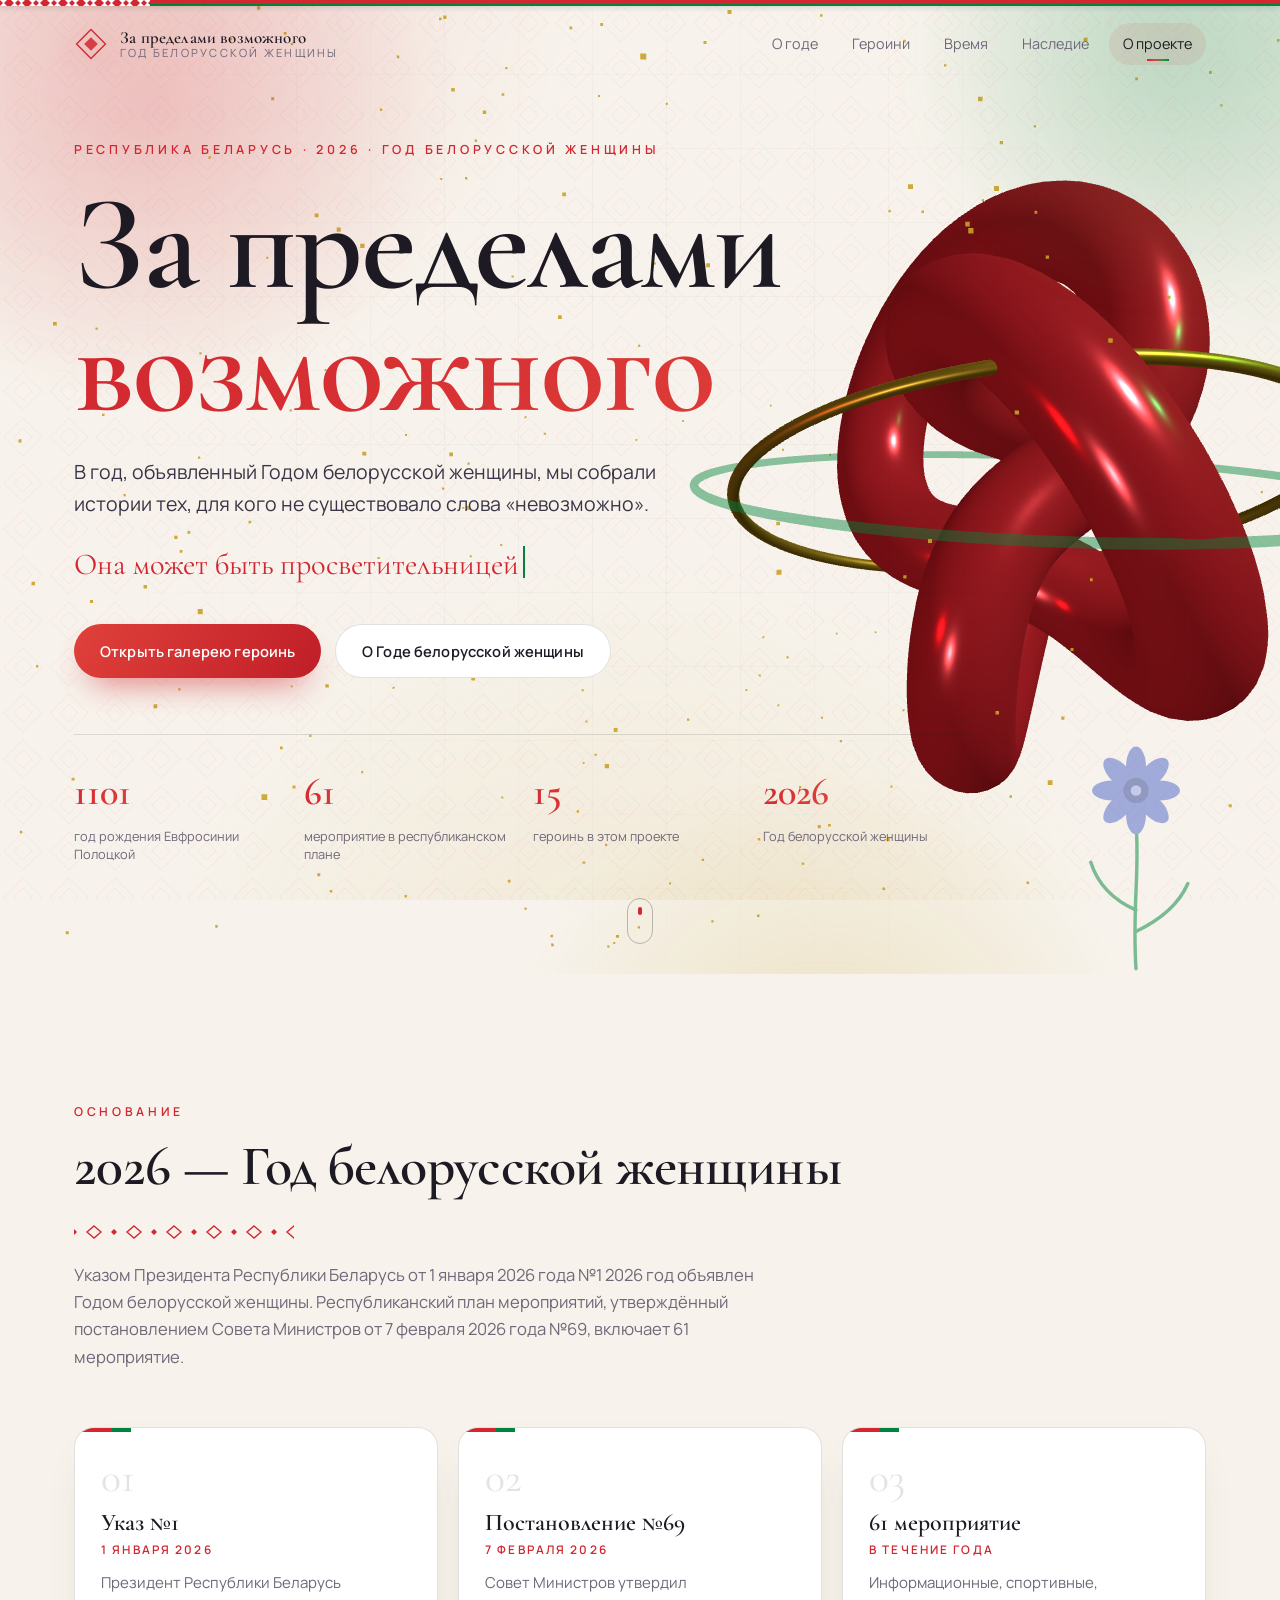
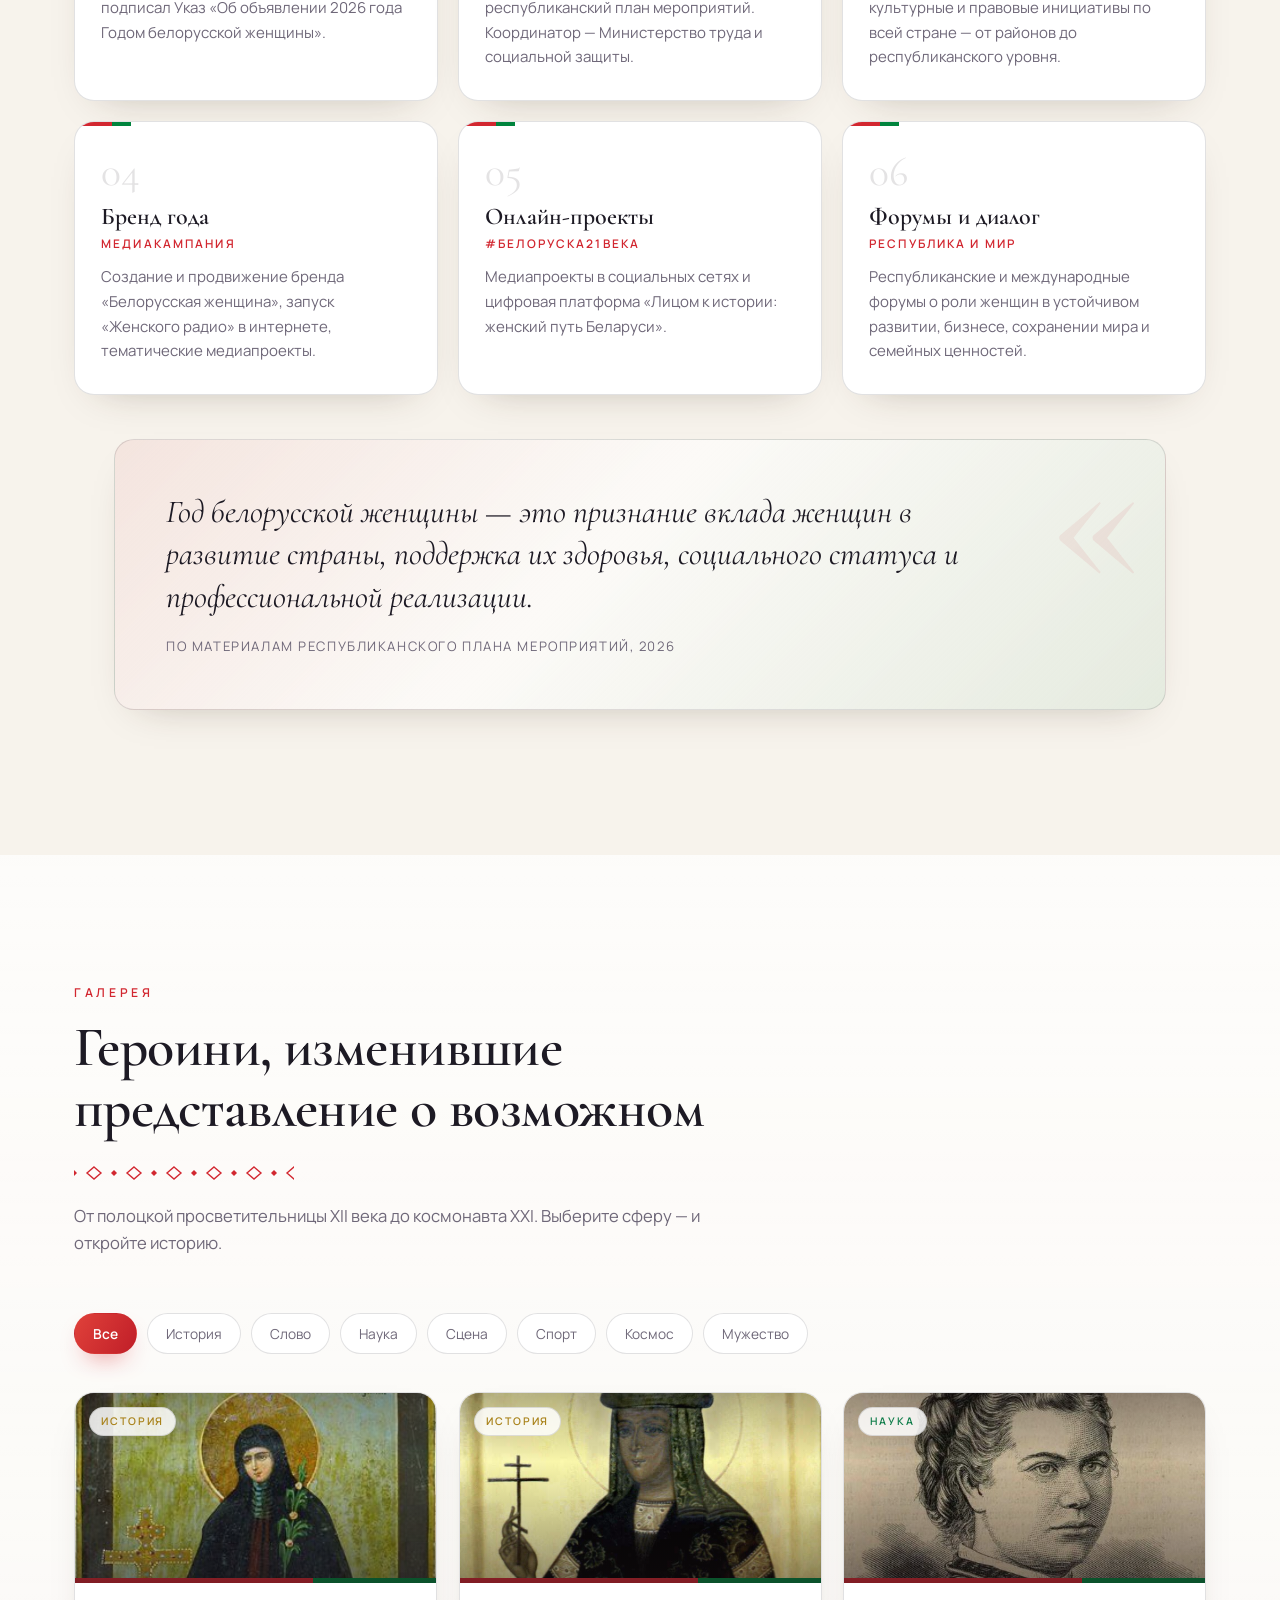
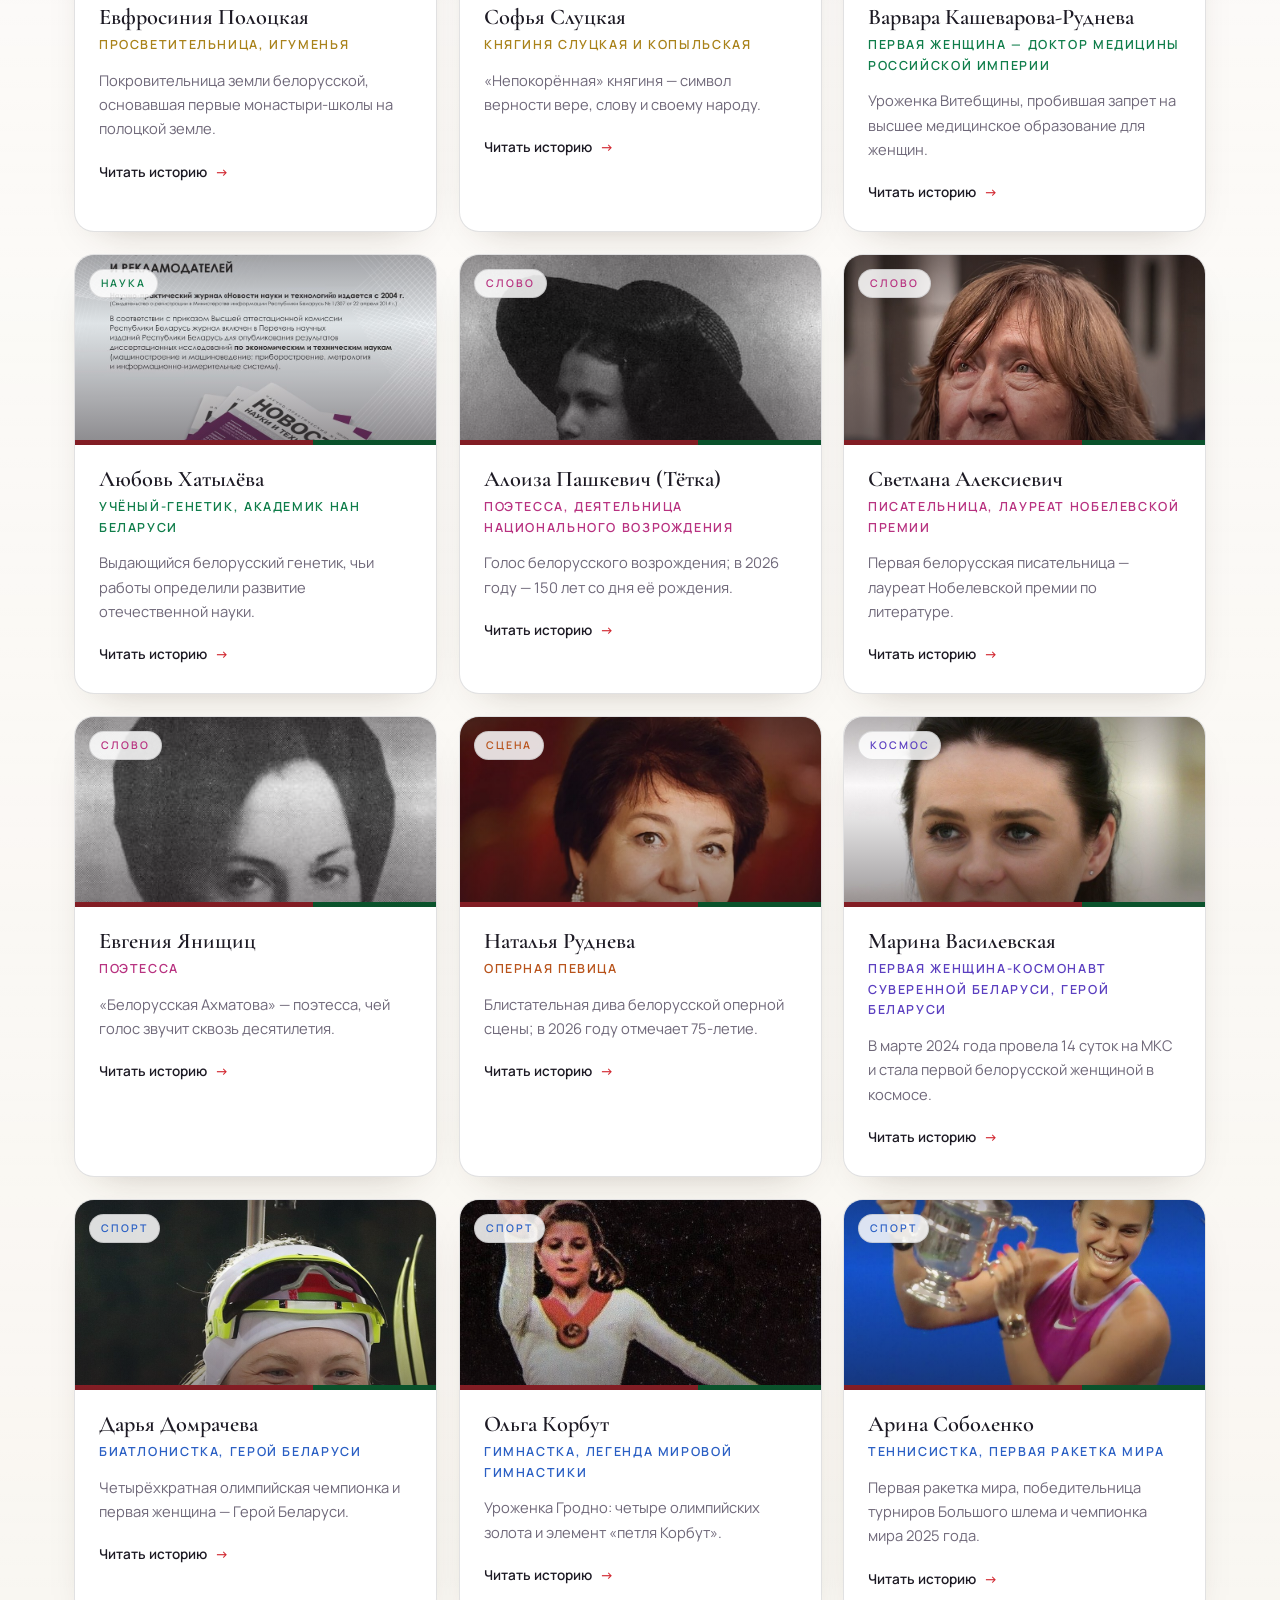
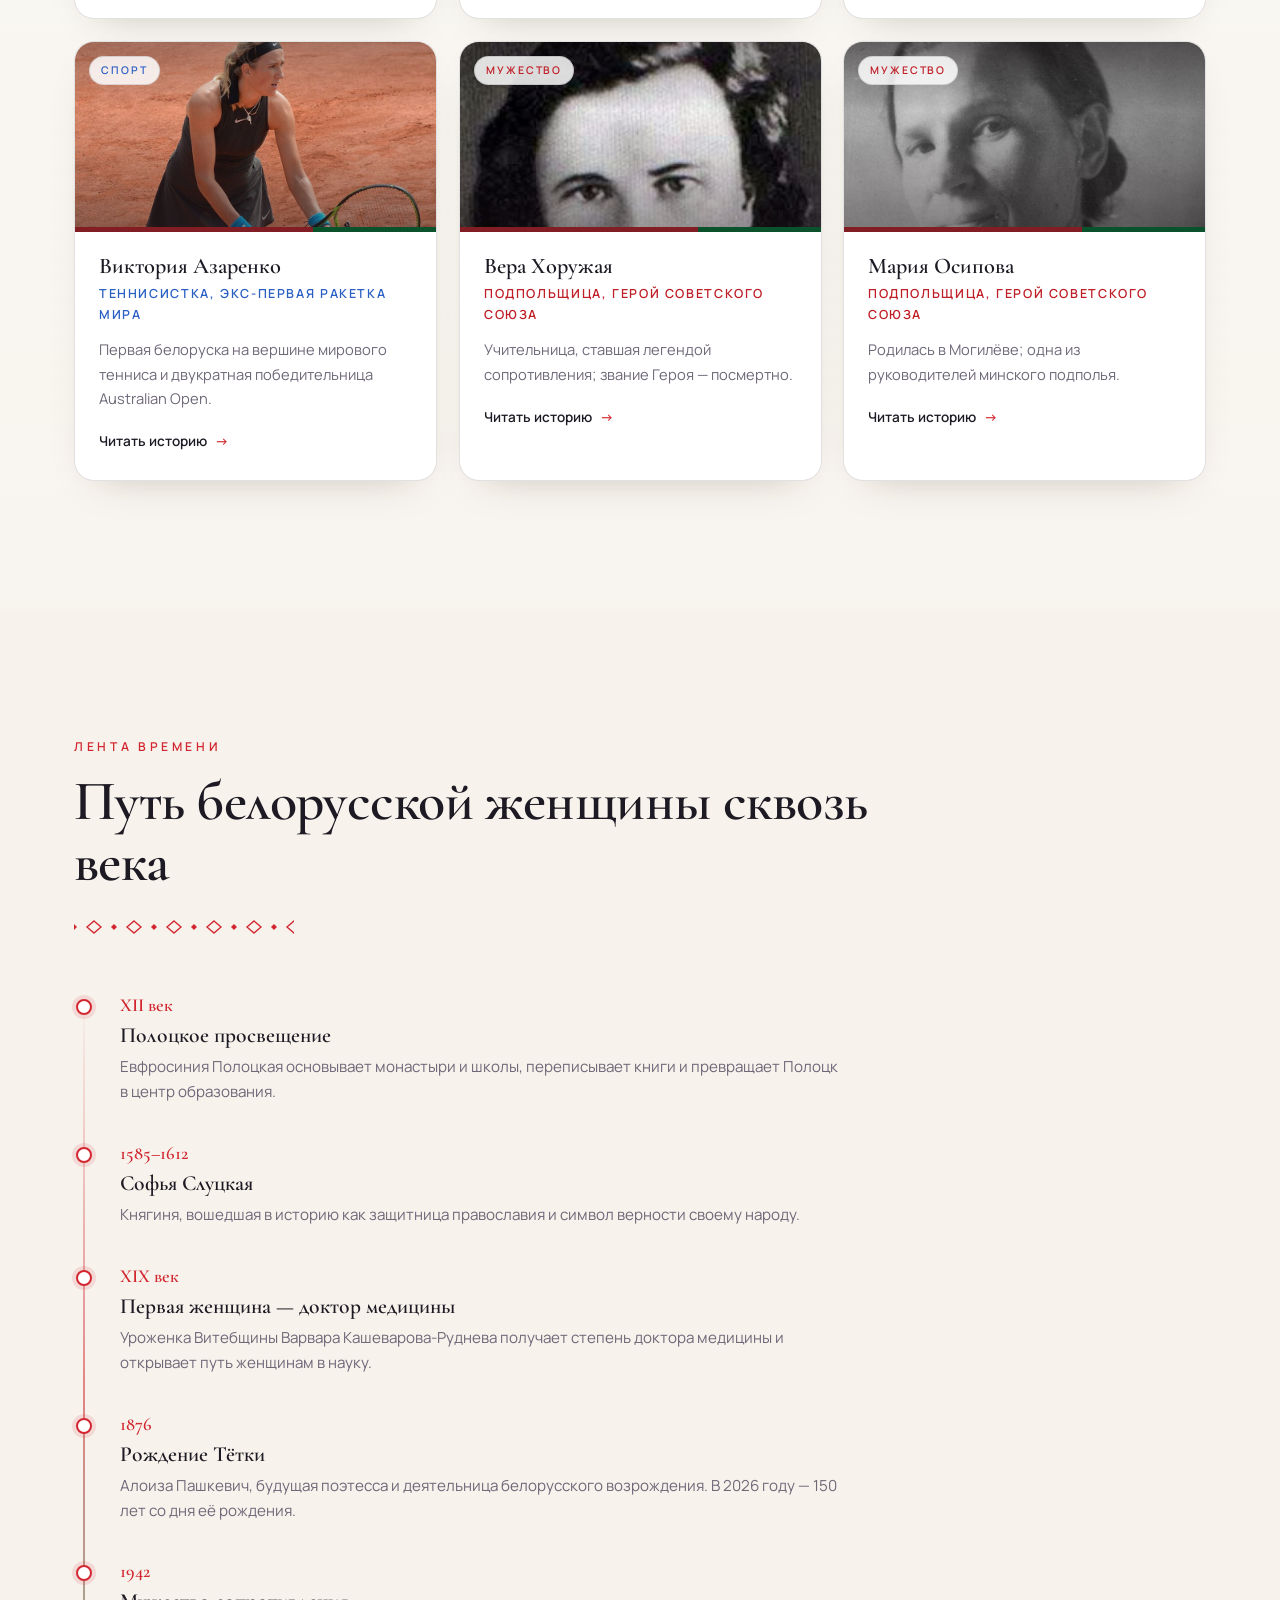
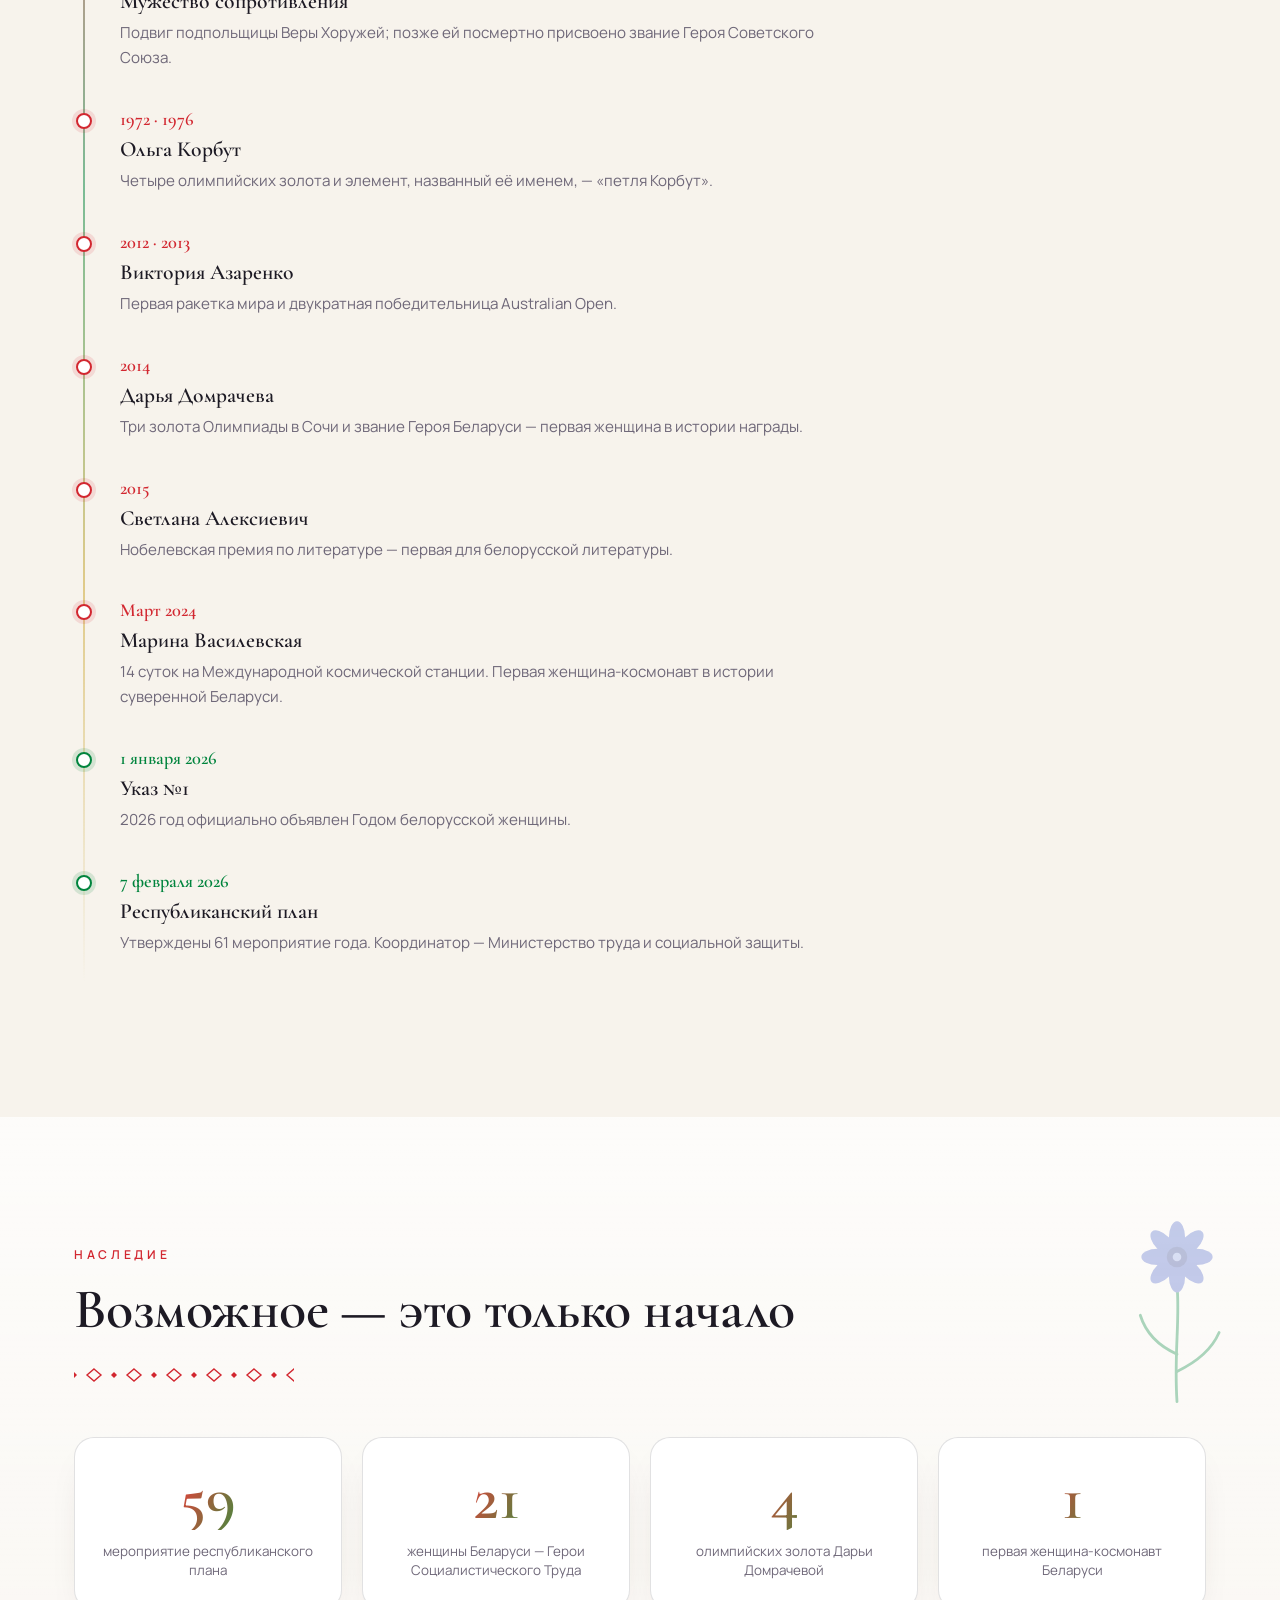
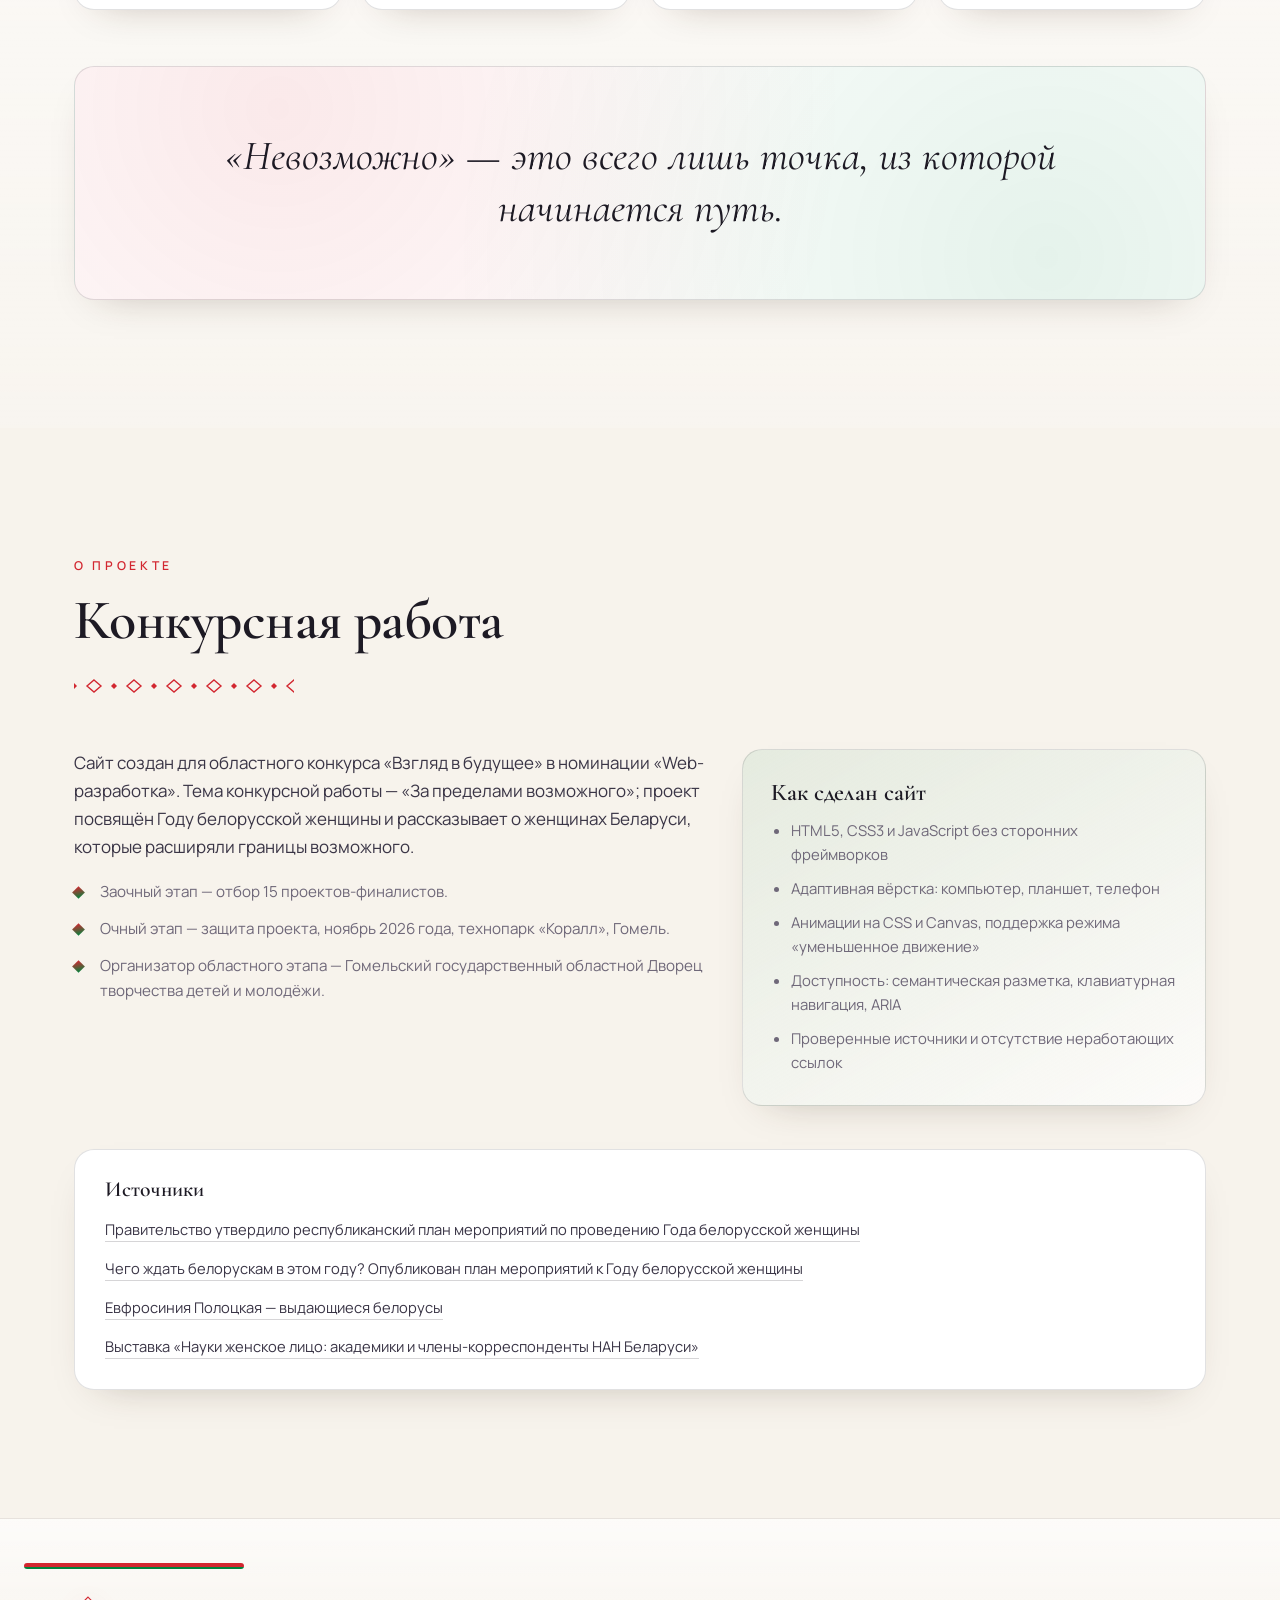
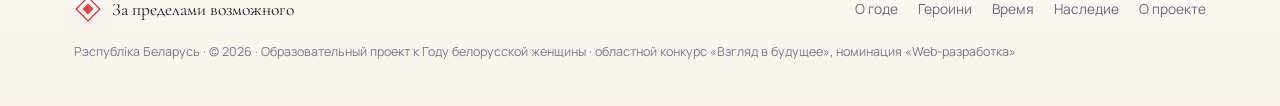
==== commit a2b93267: "3D-сцена, фотографии героинь, 3D-эффекты" ====
--- a/index.html
+++ b/index.html
@@ -304,7 +304,9 @@
 
 <noscript><div class="wrap" style="padding:2rem 0">Для работы галереи героинь включите JavaScript.</div></noscript>
 
+<script src="js/vendor/three.min.js"></script>
 <script src="js/data.js"></script>
 <script src="js/app.js"></script>
+<script src="js/three-scene.js"></script>
 </body>
 </html>
--- a/css/style.css
+++ b/css/style.css
@@ -304,8 +304,8 @@
 .modal-inspire{border-left:2px solid var(--red);padding-left:18px;font-family:var(--serif);font-size:1.15rem;font-style:italic;color:var(--text-2)}
 
 /* ---------- Reveal ---------- */
-.reveal{opacity:0;transform:translateY(26px);transition:opacity .9s cubic-bezier(.2,.7,.2,1),transform .9s cubic-bezier(.2,.7,.2,1)}
-.reveal.in-view{opacity:1;transform:none}
+.reveal{opacity:0;transform:perspective(1100px) translateY(34px) rotateX(6deg);transform-origin:50% 0%;transition:opacity .9s cubic-bezier(.2,.7,.2,1),transform .9s cubic-bezier(.2,.7,.2,1)}
+.reveal.in-view{opacity:1;transform:perspective(1100px) translateY(0) rotateX(0)}
 .hero .reveal{transition-delay:calc(var(--d,0) * 120ms)}
 
 /* ---------- Category accents ---------- */
@@ -355,3 +355,29 @@
   .cursor-glow{display:none}
   .hero-canvas{display:none}
 }
+
+/* ===== 3D-фарш и фотографии героинь ===== */
+
+/* Параллакс слоёв героя */
+.hero-title{transform:translate3d(calc(var(--px,0)*-16px),calc(var(--py,0)*-10px),0);transition:transform .8s cubic-bezier(.2,.7,.2,1)}
+.hero-kicker{transform:translate3d(calc(var(--px,0)*-8px),calc(var(--py,0)*-6px),0);transition:transform .9s cubic-bezier(.2,.7,.2,1)}
+.cornflower-hero{transform:translate3d(calc(var(--px,0)*30px),calc(var(--py,0)*24px),0);transition:transform 1.1s cubic-bezier(.2,.7,.2,1)}
+.cornflower-legacy{animation:floaty 10s ease-in-out infinite}
+@keyframes floaty{0%,100%{transform:translateY(0) rotate(-3deg)}50%{transform:translateY(-16px) rotate(3deg)}}
+
+/* Фотографии в медальонах */
+.medallion-img{position:absolute;inset:0;width:100%;height:100%;object-fit:cover;object-position:center 20%;z-index:0;filter:saturate(.94);transition:transform .9s cubic-bezier(.2,.7,.2,1),filter .9s ease}
+.heroine-card:hover .medallion-img{transform:scale(1.08);filter:saturate(1.06)}
+.medallion::before{content:"";position:absolute;inset:0;z-index:1;background:linear-gradient(180deg,rgba(24,16,20,.30),rgba(24,16,20,0) 36%,rgba(24,16,20,.44));pointer-events:none}
+.medallion .cat-tag{z-index:2}
+.medallion .initials{z-index:2}
+
+/* Блик на карточках */
+.heroine-card::after{content:"";position:absolute;inset:0;z-index:2;pointer-events:none;border-radius:inherit;background:radial-gradient(340px circle at var(--gx,50%) var(--gy,50%),rgba(255,255,255,.32),transparent 55%);opacity:0;transition:opacity .35s ease}
+.heroine-card:hover::after{opacity:1}
+
+/* Фото в модальном окне */
+.modal-photo-wrap{margin:16px 0 6px;max-width:360px;border-radius:16px;overflow:hidden;border:1px solid var(--line);box-shadow:var(--shadow-soft);background:#fff}
+.modal-photo{width:100%;height:auto;max-height:430px;object-fit:cover;display:block}
+.photo-credit{margin:8px 14px 10px;font-size:.74rem;color:var(--muted)}
+.photo-credit a{color:var(--red);border-bottom:1px dashed rgba(210,39,48,.5)}
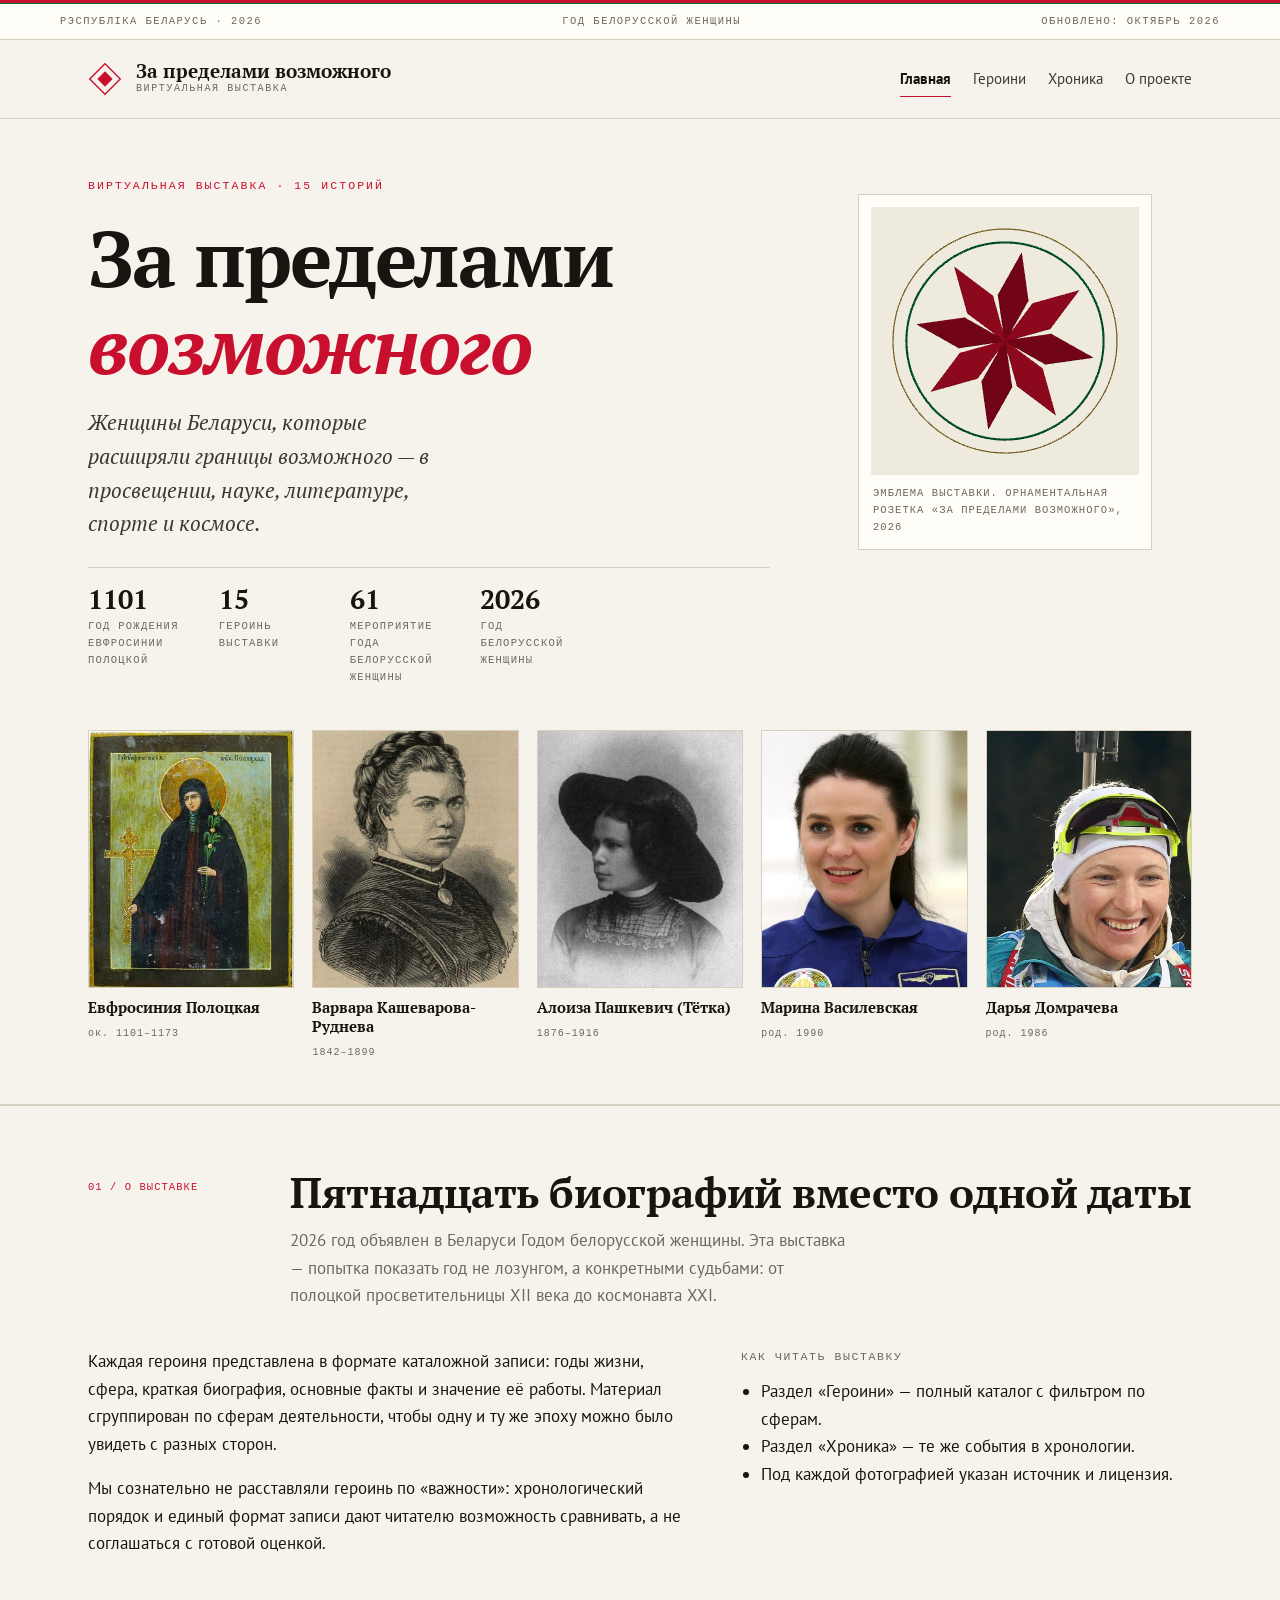
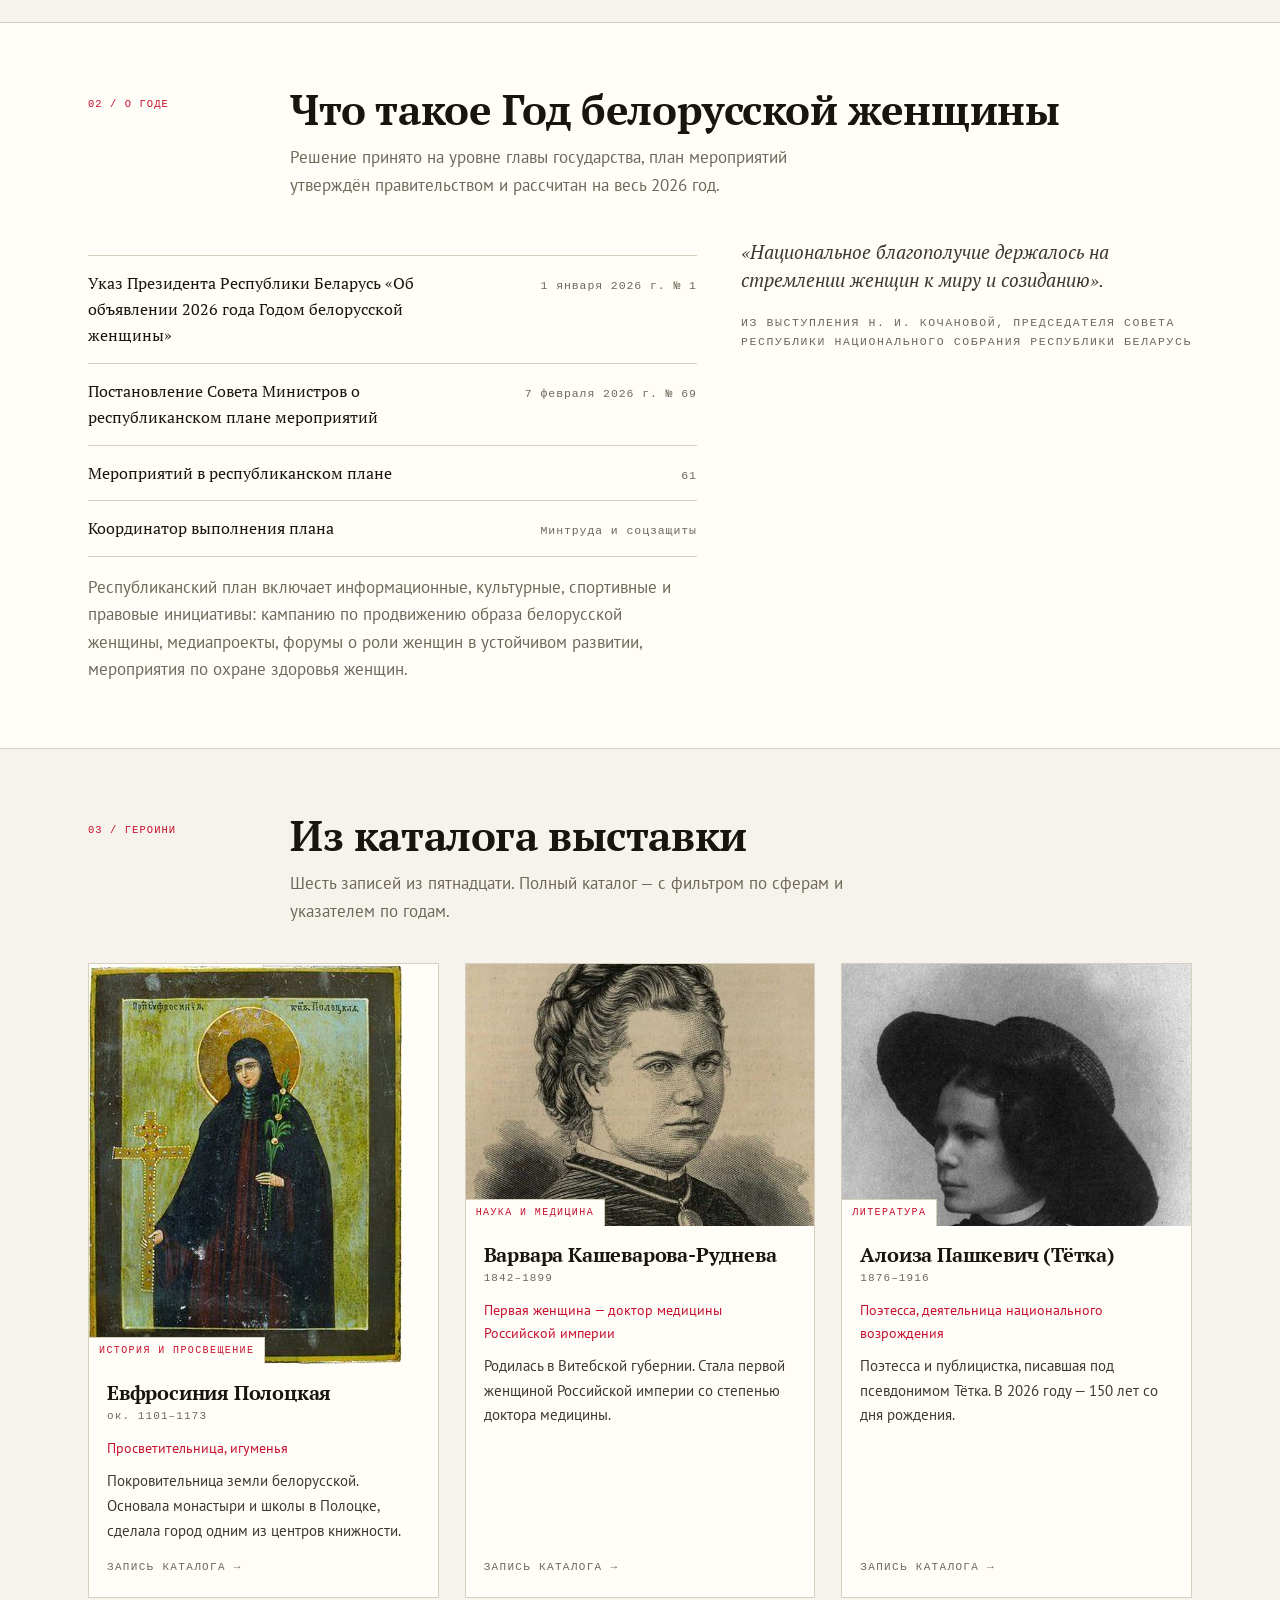
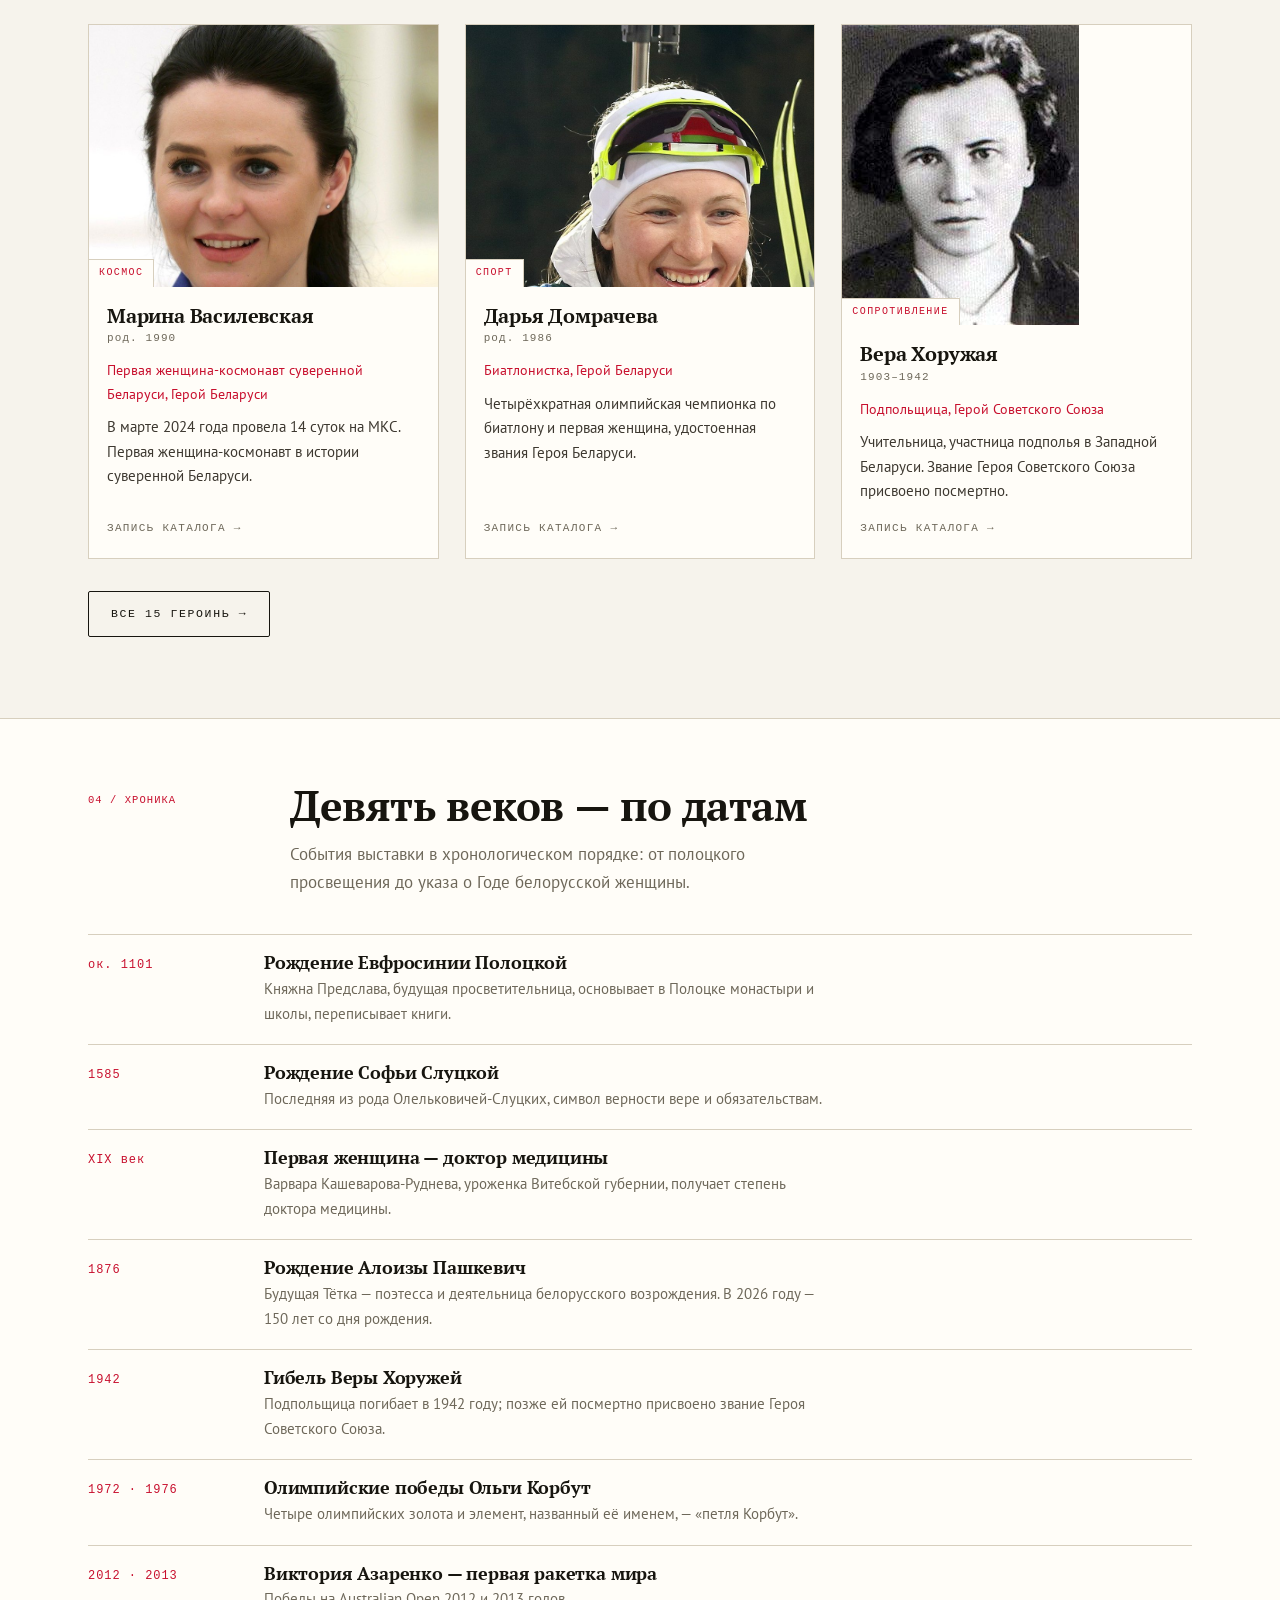
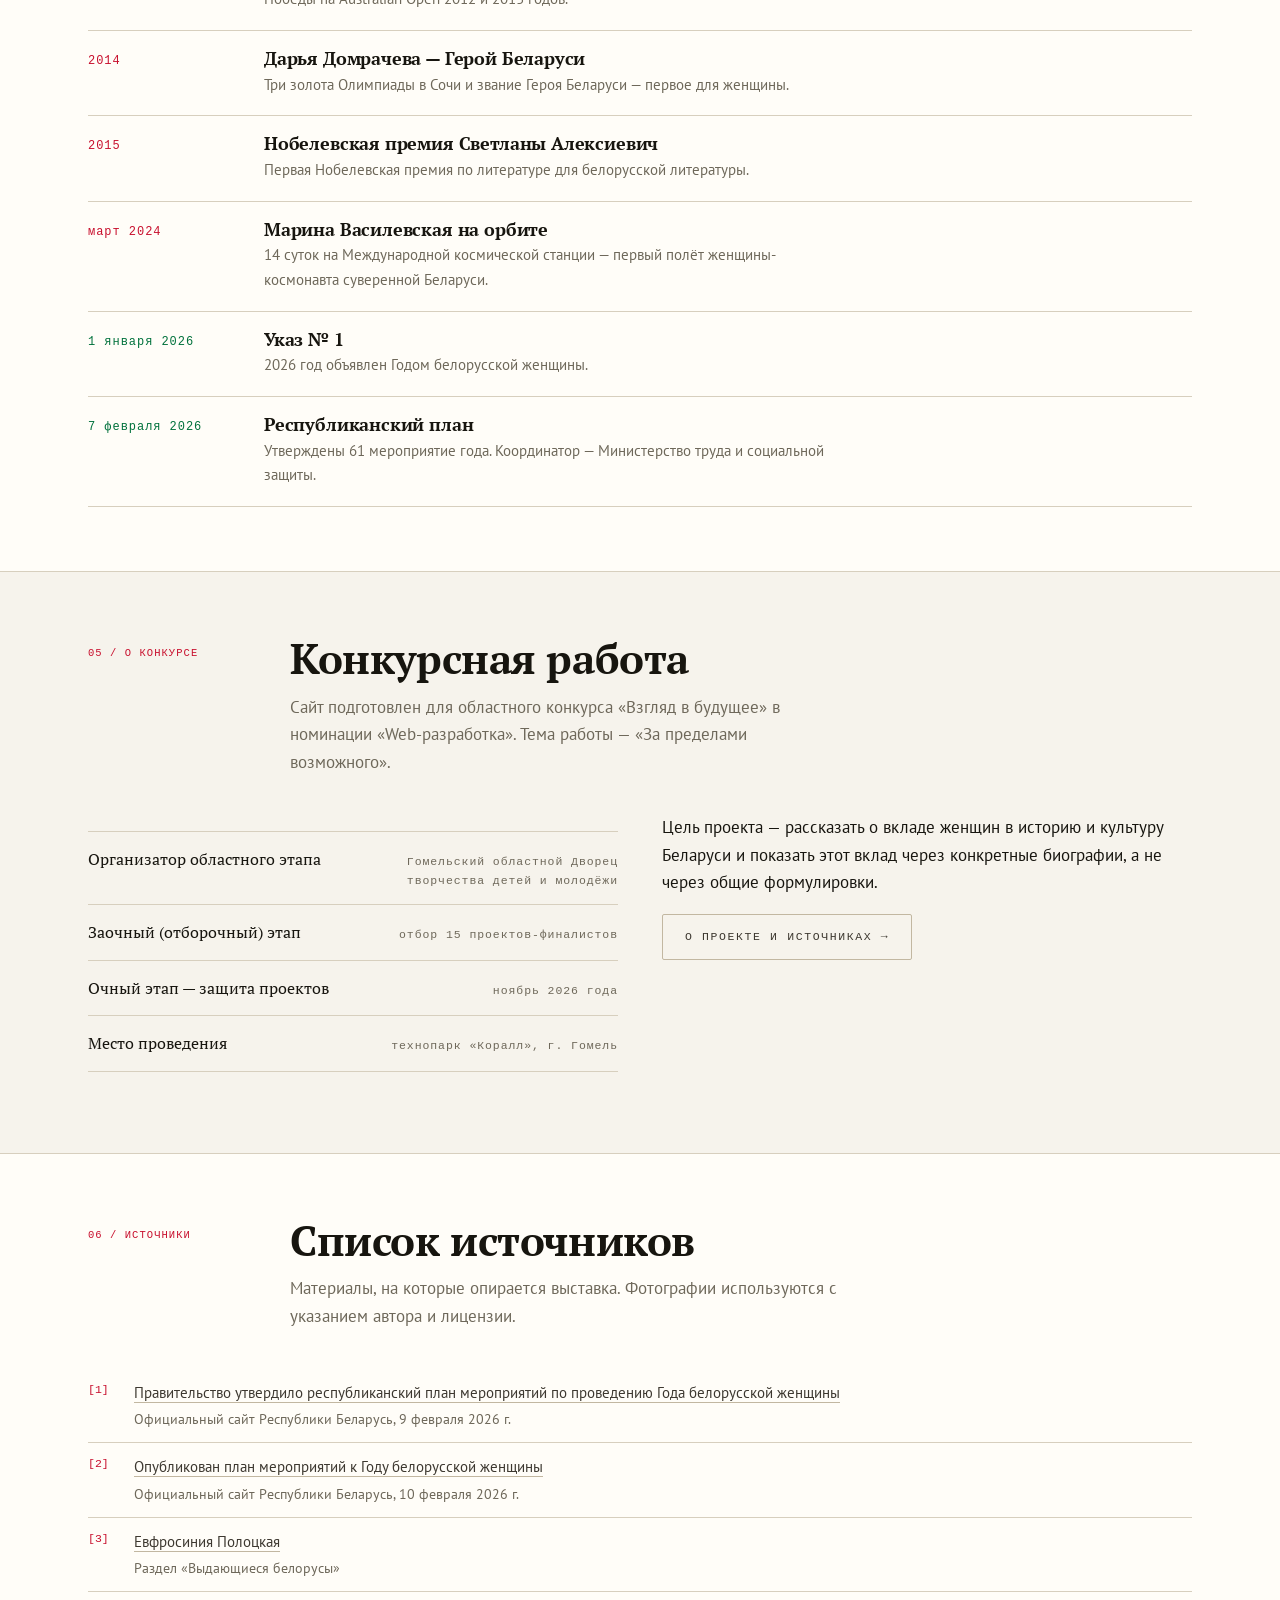
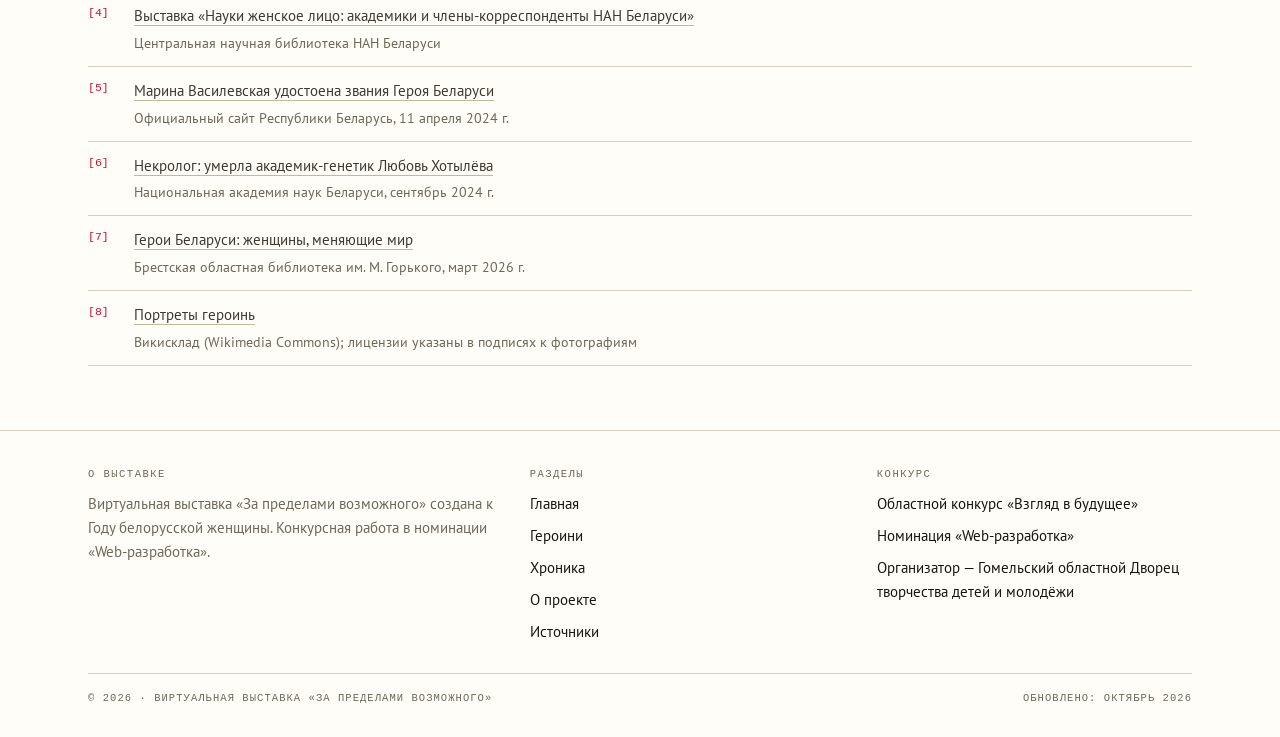
==== commit 990dec29: "Глобальный редизайн: издательская система, три страницы, каталог и хроника, пояснительная записка" ====
--- a/index.html
+++ b/index.html
@@ -3,306 +3,224 @@
 <head>
 <meta charset="utf-8">
 <meta name="viewport" content="width=device-width, initial-scale=1">
-<meta name="theme-color" content="#f7f3ec">
-<title>За пределами возможного · Год белорусской женщины — 2026</title>
-<meta name="description" content="Образовательный веб-проект о белорусских женщинах, которые выходили за пределы возможного: от Евфросинии Полоцкой до Марины Василевской. Посвящён Году белорусской женщины (2026).">
-<meta name="author" content="Конкурсная работа · номинация «Web-разработка»">
+<meta name="theme-color" content="#f6f3ec">
+<title>За пределами возможного — виртуальная выставка о белорусских женщинах</title>
+<meta name="description" content="Виртуальная выставка к Году белорусской женщины (2026): 15 историй о женщинах Беларуси — от Евфросинии Полоцкой до Марины Василевской. Конкурсная работа, номинация «Web-разработка».">
+<meta name="author" content="Областной конкурс «Взгляд в будущее», номинация «Web-разработка»">
 <meta property="og:type" content="website">
-<meta property="og:title" content="За пределами возможного · Год белорусской женщины">
-<meta property="og:description" content="Истории белорусских женщин, изменивших представление о возможном. 2026 — Год белорусской женщины.">
+<meta property="og:title" content="За пределами возможного — виртуальная выставка о белорусских женщинах">
+<meta property="og:description" content="15 историй о женщинах Беларуси. К Году белорусской женщины, 2026.">
 <meta property="og:locale" content="ru_RU">
 <link rel="icon" href="assets/favicon.svg" type="image/svg+xml">
 <link rel="preconnect" href="https://fonts.googleapis.com">
 <link rel="preconnect" href="https://fonts.gstatic.com" crossorigin>
-<link href="https://fonts.googleapis.com/css2?family=Cormorant+Garamond:ital,wght@0,400;0,500;0,600;0,700;1,400;1,500&family=Manrope:wght@300;400;500;600;700;800&display=swap" rel="stylesheet">
+<link href="https://fonts.googleapis.com/css2?family=PT+Serif:ital,wght@0,400;0,700;1,400;1,700&family=PT+Sans:ital,wght@0,400;0,700;1,400&family=PT+Mono&display=swap" rel="stylesheet">
 <link rel="stylesheet" href="css/style.css">
 </head>
 <body>
 
-<div class="flag-bar" aria-hidden="true"></div>
-
-<div class="preloader" id="preloader" aria-hidden="true">
-  <div class="preloader-mark"><span></span><span></span><span></span><span></span></div>
-  <p>Год белорусской женщины · 2026</p>
+<a class="skip" href="#content">Перейти к содержанию</a>
+<div class="flagline" aria-hidden="true"></div>
+
+<div class="topbar">
+  <div class="shell topbar__in">
+    <span>Рэспубліка Беларусь · 2026</span>
+    <span>Год белорусской женщины</span>
+    <span>Обновлено: <time datetime="2026-10">октябрь 2026</time></span>
+  </div>
 </div>
 
-<div class="cursor-glow" id="cursorGlow" aria-hidden="true"></div>
-<div class="scroll-progress" id="scrollProgress" aria-hidden="true"></div>
-
-<header class="site-header" id="siteHeader">
-  <div class="wrap header-inner">
-    <a class="brand" href="#top" aria-label="Наверх">
-      <span class="brand-mark" aria-hidden="true">
-        <svg viewBox="0 0 40 40" width="34" height="34"><path d="M20 3 L37 20 L20 37 L3 20 Z" fill="none" stroke="currentColor" stroke-width="1.6"/><path d="M20 12 L28 20 L20 28 L12 20 Z" fill="currentColor" opacity=".85"/></svg>
-      </span>
-      <span class="brand-text"><b>За пределами возможного</b><i>Год белорусской женщины</i></span>
+<header class="sitehead">
+  <div class="shell sitehead__in">
+    <a class="brand" href="index.html">
+      <svg width="34" height="34" viewBox="0 0 40 40" aria-hidden="true"><path d="M20 2 L38 20 L20 38 L2 20 Z" fill="none" stroke="currentColor" stroke-width="1.6"/><path d="M20 11 L29 20 L20 29 L11 20 Z" fill="currentColor"/></svg>
+      <span><b>За пределами возможного</b><i>Виртуальная выставка</i></span>
     </a>
-    <nav class="site-nav" id="siteNav" aria-label="Основная навигация">
-      <a href="#about-year">О годе</a>
-      <a href="#heroines">Героини</a>
-      <a href="#timeline">Время</a>
-      <a href="#legacy">Наследие</a>
-      <a href="#about">О проекте</a>
+    <button class="burger" id="burger" type="button" aria-label="Меню" aria-expanded="false" aria-controls="nav"><span></span><span></span><span></span></button>
+    <nav class="nav" id="nav" aria-label="Основная навигация">
+      <a href="index.html" aria-current="page">Главная</a>
+      <a href="heroines.html">Героини</a>
+      <a href="#chronicle">Хроника</a>
+      <a href="about.html">О проекте</a>
     </nav>
-    <button class="burger" id="burger" aria-label="Открыть меню" aria-expanded="false" aria-controls="siteNav">
-      <span></span><span></span><span></span>
-    </button>
   </div>
 </header>
 
-<main>
-
-  <section class="hero" id="top">
-    <canvas class="hero-canvas" id="heroCanvas" aria-hidden="true"></canvas>
-    <div class="hero-glow" aria-hidden="true"></div>
-    <div class="hero-grid-overlay" aria-hidden="true"></div>
-    <div class="cornflower cornflower-hero" aria-hidden="true"></div>
-    <div class="wrap hero-inner">
-      <p class="hero-kicker reveal">Республика Беларусь · 2026 · Год белорусской женщины</p>
-      <h1 class="hero-title">
-        <span class="line reveal">За пределами</span>
-        <span class="line grad reveal">возможного</span>
-      </h1>
-      <p class="hero-lead reveal">В год, объявленный Годом белорусской женщины, мы собрали истории тех, для кого не существовало слова «невозможно».</p>
-      <p class="hero-typed reveal" aria-live="off">Она может быть <span id="typed" class="typed"></span><span class="caret" aria-hidden="true"></span></p>
-      <div class="hero-actions reveal">
-        <a class="btn btn-primary" href="#heroines">Открыть галерею героинь</a>
-        <a class="btn btn-ghost" href="#about-year">О Годе белорусской женщины</a>
-      </div>
-      <ul class="hero-stats reveal">
-        <li><b>1101</b><span>год рождения Евфросинии Полоцкой</span></li>
-        <li><b>61</b><span>мероприятие в республиканском плане</span></li>
-        <li><b>15</b><span>героинь в этом проекте</span></li>
-        <li><b>2026</b><span>Год белорусской женщины</span></li>
-      </ul>
-    </div>
-    <a class="scroll-cue" href="#about-year" aria-label="Листать вниз"><span></span></a>
-  </section>
-
-  <section class="section" id="about-year">
-    <div class="wrap">
-      <header class="section-head reveal">
-        <p class="eyebrow">Основание</p>
-        <h2>2026 — Год белорусской женщины</h2>
-        <div class="ornament-rule" aria-hidden="true"></div>
-        <p class="section-lead">Указом Президента Республики Беларусь от 1 января 2026 года №1 2026 год объявлен Годом белорусской женщины. Республиканский план мероприятий, утверждённый постановлением Совета Министров от 7 февраля 2026 года №69, включает 61 мероприятие.</p>
-      </header>
-
-      <div class="facts-grid">
-        <article class="fact-card reveal">
-          <span class="fact-index">01</span>
-          <h3>Указ №1</h3>
-          <p class="fact-date">1 января 2026</p>
-          <p>Президент Республики Беларусь подписал Указ «Об объявлении 2026 года Годом белорусской женщины».</p>
-        </article>
-        <article class="fact-card reveal">
-          <span class="fact-index">02</span>
-          <h3>Постановление №69</h3>
-          <p class="fact-date">7 февраля 2026</p>
-          <p>Совет Министров утвердил республиканский план мероприятий. Координатор — Министерство труда и социальной защиты.</p>
-        </article>
-        <article class="fact-card reveal">
-          <span class="fact-index">03</span>
-          <h3>61 мероприятие</h3>
-          <p class="fact-date">в течение года</p>
-          <p>Информационные, спортивные, культурные и правовые инициативы по всей стране — от районов до республиканского уровня.</p>
-        </article>
-        <article class="fact-card reveal">
-          <span class="fact-index">04</span>
-          <h3>Бренд года</h3>
-          <p class="fact-date">медиакампания</p>
-          <p>Создание и продвижение бренда «Белорусская женщина», запуск «Женского радио» в интернете, тематические медиапроекты.</p>
-        </article>
-        <article class="fact-card reveal">
-          <span class="fact-index">05</span>
-          <h3>Онлайн-проекты</h3>
-          <p class="fact-date">#белоруска21века</p>
-          <p>Медиапроекты в социальных сетях и цифровая платформа «Лицом к истории: женский путь Беларуси».</p>
-        </article>
-        <article class="fact-card reveal">
-          <span class="fact-index">06</span>
-          <h3>Форумы и диалог</h3>
-          <p class="fact-date">республика и мир</p>
-          <p>Республиканские и международные форумы о роли женщин в устойчивом развитии, бизнесе, сохранении мира и семейных ценностей.</p>
-        </article>
-      </div>
-
-      <figure class="doc-card reveal">
-        <div class="doc-quote-mark" aria-hidden="true">«</div>
-        <blockquote>
-          <p>Год белорусской женщины — это признание вклада женщин в развитие страны, поддержка их здоровья, социального статуса и профессиональной реализации.</p>
-        </blockquote>
-        <figcaption>По материалам республиканского плана мероприятий, 2026</figcaption>
-      </figure>
-    </div>
-  </section>
-
-  <section class="section section-alt" id="heroines">
-    <div class="wrap">
-      <header class="section-head reveal">
-        <p class="eyebrow">Галерея</p>
-        <h2>Героини, изменившие представление о возможном</h2>
-        <div class="ornament-rule" aria-hidden="true"></div>
-        <p class="section-lead">От полоцкой просветительницы XII века до космонавта XXI. Выберите сферу — и откройте историю.</p>
-      </header>
-      <div class="filters" id="filters" role="group" aria-label="Фильтр героинь по сфере"></div>
-      <div class="heroines-grid" id="heroinesGrid"></div>
-      <p class="grid-note" id="heroinesEmpty" hidden>В этой категории пока нет героинь.</p>
-    </div>
-  </section>
-
-  <section class="section" id="timeline">
-    <div class="wrap">
-      <header class="section-head reveal">
-        <p class="eyebrow">Лента времени</p>
-        <h2>Путь белорусской женщины сквозь века</h2>
-        <div class="ornament-rule" aria-hidden="true"></div>
-      </header>
-      <ol class="timeline">
-        <li class="timeline-item reveal">
-          <span class="timeline-year">XII век</span>
-          <div class="timeline-body"><h3>Полоцкое просвещение</h3><p>Евфросиния Полоцкая основывает монастыри и школы, переписывает книги и превращает Полоцк в центр образования.</p></div>
-        </li>
-        <li class="timeline-item reveal">
-          <span class="timeline-year">1585–1612</span>
-          <div class="timeline-body"><h3>Софья Слуцкая</h3><p>Княгиня, вошедшая в историю как защитница православия и символ верности своему народу.</p></div>
-        </li>
-        <li class="timeline-item reveal">
-          <span class="timeline-year">XIX век</span>
-          <div class="timeline-body"><h3>Первая женщина — доктор медицины</h3><p>Уроженка Витебщины Варвара Кашеварова-Руднева получает степень доктора медицины и открывает путь женщинам в науку.</p></div>
-        </li>
-        <li class="timeline-item reveal">
-          <span class="timeline-year">1876</span>
-          <div class="timeline-body"><h3>Рождение Тётки</h3><p>Алоиза Пашкевич, будущая поэтесса и деятельница белорусского возрождения. В 2026 году — 150 лет со дня её рождения.</p></div>
-        </li>
-        <li class="timeline-item reveal">
-          <span class="timeline-year">1942</span>
-          <div class="timeline-body"><h3>Мужество сопротивления</h3><p>Подвиг подпольщицы Веры Хоружей; позже ей посмертно присвоено звание Героя Советского Союза.</p></div>
-        </li>
-        <li class="timeline-item reveal">
-          <span class="timeline-year">1972 · 1976</span>
-          <div class="timeline-body"><h3>Ольга Корбут</h3><p>Четыре олимпийских золота и элемент, названный её именем, — «петля Корбут».</p></div>
-        </li>
-        <li class="timeline-item reveal">
-          <span class="timeline-year">2012 · 2013</span>
-          <div class="timeline-body"><h3>Виктория Азаренко</h3><p>Первая ракетка мира и двукратная победительница Australian Open.</p></div>
-        </li>
-        <li class="timeline-item reveal">
-          <span class="timeline-year">2014</span>
-          <div class="timeline-body"><h3>Дарья Домрачева</h3><p>Три золота Олимпиады в Сочи и звание Героя Беларуси — первая женщина в истории награды.</p></div>
-        </li>
-        <li class="timeline-item reveal">
-          <span class="timeline-year">2015</span>
-          <div class="timeline-body"><h3>Светлана Алексиевич</h3><p>Нобелевская премия по литературе — первая для белорусской литературы.</p></div>
-        </li>
-        <li class="timeline-item reveal">
-          <span class="timeline-year">Март 2024</span>
-          <div class="timeline-body"><h3>Марина Василевская</h3><p>14 суток на Международной космической станции. Первая женщина-космонавт в истории суверенной Беларуси.</p></div>
-        </li>
-        <li class="timeline-item reveal timeline-highlight">
-          <span class="timeline-year">1 января 2026</span>
-          <div class="timeline-body"><h3>Указ №1</h3><p>2026 год официально объявлен Годом белорусской женщины.</p></div>
-        </li>
-        <li class="timeline-item reveal timeline-highlight">
-          <span class="timeline-year">7 февраля 2026</span>
-          <div class="timeline-body"><h3>Республиканский план</h3><p>Утверждены 61 мероприятие года. Координатор — Министерство труда и социальной защиты.</p></div>
-        </li>
-      </ol>
-    </div>
-  </section>
-
-  <section class="section section-alt" id="legacy">
-    <span class="cornflower cornflower-legacy" aria-hidden="true"></span>
-    <div class="wrap">
-      <header class="section-head reveal">
-        <p class="eyebrow">Наследие</p>
-        <h2>Возможное — это только начало</h2>
-        <div class="ornament-rule" aria-hidden="true"></div>
-      </header>
-      <div class="counters">
-        <div class="counter reveal"><b data-count="61">61</b><span>мероприятие республиканского плана</span></div>
-        <div class="counter reveal"><b data-count="22">22</b><span>женщины Беларуси — Герои Социалистического Труда</span></div>
-        <div class="counter reveal"><b data-count="4">4</b><span>олимпийских золота Дарьи Домрачевой</span></div>
-        <div class="counter reveal"><b data-count="1">1</b><span>первая женщина-космонавт Беларуси</span></div>
-      </div>
-      <blockquote class="manifesto reveal">
-        <p>«Невозможно» — это всего лишь точка, из которой начинается путь.</p>
-      </blockquote>
-    </div>
-  </section>
-
-  <section class="section" id="about">
-    <div class="wrap">
-      <header class="section-head reveal">
-        <p class="eyebrow">О проекте</p>
-        <h2>Конкурсная работа</h2>
-        <div class="ornament-rule" aria-hidden="true"></div>
-      </header>
-      <div class="about-grid">
-        <div class="about-text reveal">
-          <p>Сайт создан для областного конкурса «Взгляд в будущее» в номинации «Web-разработка». Тема конкурсной работы — «За пределами возможного»; проект посвящён Году белорусской женщины и рассказывает о женщинах Беларуси, которые расширяли границы возможного.</p>
-          <ul class="about-list">
-            <li>Заочный этап — отбор 15 проектов-финалистов.</li>
-            <li>Очный этап — защита проекта, ноябрь 2026 года, технопарк «Коралл», Гомель.</li>
-            <li>Организатор областного этапа — Гомельский государственный областной Дворец творчества детей и молодёжи.</li>
+<main id="content">
+
+  <section class="cover">
+    <div class="shell">
+      <div class="cover__grid">
+        <div>
+          <p class="kicker">Виртуальная выставка · 15 историй</p>
+          <h1>За пределами <em>возможного</em></h1>
+          <p class="cover__deck">Женщины Беларуси, которые расширяли границы возможного — в просвещении, науке, литературе, спорте и космосе.</p>
+          <div class="cover__meta">
+            <div><b>1101</b><span>год рождения Евфросинии Полоцкой</span></div>
+            <div><b>15</b><span>героинь выставки</span></div>
+            <div><b>61</b><span>мероприятие Года белорусской женщины</span></div>
+            <div><b>2026</b><span>Год белорусской женщины</span></div>
+          </div>
+        </div>
+        <figure class="emblem">
+          <div class="emblem__box"><canvas id="emblemCanvas" aria-hidden="true"></canvas></div>
+          <figcaption>Эмблема выставки. Орнаментальная розетка «За пределами возможного», 2026</figcaption>
+        </figure>
+      </div>
+      <div class="strip" id="coverStrip"></div>
+    </div>
+  </section>
+
+  <section class="section" id="about-exhibition">
+    <div class="shell">
+      <div class="section__head">
+        <p class="section__num">01 / О выставке</p>
+        <div>
+          <h2>Пятнадцать биографий вместо одной даты</h2>
+          <p>2026 год объявлен в Беларуси Годом белорусской женщины. Эта выставка — попытка показать год не лозунгом, а конкретными судьбами: от полоцкой просветительницы XII века до космонавта XXI.</p>
+        </div>
+      </div>
+      <div class="cols cols--wide">
+        <div>
+          <p>Каждая героиня представлена в формате каталожной записи: годы жизни, сфера, краткая биография, основные факты и значение её работы. Материал сгруппирован по сферам деятельности, чтобы одну и ту же эпоху можно было увидеть с разных сторон.</p>
+          <p>Мы сознательно не расставляли героинь по «важности»: хронологический порядок и единый формат записи дают читателю возможность сравнивать, а не соглашаться с готовой оценкой.</p>
+        </div>
+        <div>
+          <p class="mono muted">Как читать выставку</p>
+          <ul style="margin:0;padding-left:20px">
+            <li>Раздел «Героини» — полный каталог с фильтром по сферам.</li>
+            <li>Раздел «Хроника» — те же события в хронологии.</li>
+            <li>Под каждой фотографией указан источник и лицензия.</li>
           </ul>
         </div>
-        <div class="tech-card reveal">
-          <h3>Как сделан сайт</h3>
-          <ul>
-            <li>HTML5, CSS3 и JavaScript без сторонних фреймворков</li>
-            <li>Адаптивная вёрстка: компьютер, планшет, телефон</li>
-            <li>Анимации на CSS и Canvas, поддержка режима «уменьшенное движение»</li>
-            <li>Доступность: семантическая разметка, клавиатурная навигация, ARIA</li>
-            <li>Проверенные источники и отсутствие неработающих ссылок</li>
-          </ul>
-        </div>
-      </div>
-      <div class="sources reveal">
-        <h3>Источники</h3>
+      </div>
+    </div>
+  </section>
+
+  <section class="section section--tint" id="about-year">
+    <div class="shell">
+      <div class="section__head">
+        <p class="section__num">02 / О годе</p>
+        <div>
+          <h2>Что такое Год белорусской женщины</h2>
+          <p>Решение принято на уровне главы государства, план мероприятий утверждён правительством и рассчитан на весь 2026 год.</p>
+        </div>
+      </div>
+      <div class="cols cols--wide">
+        <div>
+          <dl class="docs" id="docsList"></dl>
+          <p class="docs__note muted">Республиканский план включает информационные, культурные, спортивные и правовые инициативы: кампанию по продвижению образа белорусской женщины, медиапроекты, форумы о роли женщин в устойчивом развитии, мероприятия по охране здоровья женщин.</p>
+        </div>
+        <div>
+          <p class="serif-lead">«Национальное благополучие держалось на стремлении женщин к миру и созиданию».</p>
+          <p class="mono muted">Из выступления Н. И. Кочановой, Председателя Совета Республики Национального собрания Республики Беларусь</p>
+        </div>
+      </div>
+    </div>
+  </section>
+
+  <section class="section" id="featured">
+    <div class="shell">
+      <div class="section__head">
+        <p class="section__num">03 / Героини</p>
+        <div>
+          <h2>Из каталога выставки</h2>
+          <p>Шесть записей из пятнадцати. Полный каталог — с фильтром по сферам и указателем по годам.</p>
+        </div>
+      </div>
+      <div class="entries" id="featuredEntries"></div>
+      <p style="margin-top:32px"><a class="btn" href="heroines.html">Все 15 героинь →</a></p>
+    </div>
+  </section>
+
+  <section class="section section--tint" id="chronicle">
+    <div class="shell">
+      <div class="section__head">
+        <p class="section__num">04 / Хроника</p>
+        <div>
+          <h2>Девять веков — по датам</h2>
+          <p>События выставки в хронологическом порядке: от полоцкого просвещения до указа о Годе белорусской женщины.</p>
+        </div>
+      </div>
+      <ol class="chronicle" id="chronicleList"></ol>
+    </div>
+  </section>
+
+  <section class="section" id="competition">
+    <div class="shell">
+      <div class="section__head">
+        <p class="section__num">05 / О конкурсе</p>
+        <div>
+          <h2>Конкурсная работа</h2>
+          <p>Сайт подготовлен для областного конкурса «Взгляд в будущее» в номинации «Web-разработка». Тема работы — «За пределами возможного».</p>
+        </div>
+      </div>
+      <div class="cols">
+        <div>
+          <dl class="docs">
+            <div><dt>Организатор областного этапа</dt><dd>Гомельский областной Дворец творчества детей и молодёжи</dd></div>
+            <div><dt>Заочный (отборочный) этап</dt><dd>отбор 15 проектов-финалистов</dd></div>
+            <div><dt>Очный этап — защита проектов</dt><dd>ноябрь 2026 года</dd></div>
+            <div><dt>Место проведения</dt><dd>технопарк «Коралл», г. Гомель</dd></div>
+          </dl>
+        </div>
+        <div>
+          <p>Цель проекта — рассказать о вкладе женщин в историю и культуру Беларуси и показать этот вклад через конкретные биографии, а не через общие формулировки.</p>
+          <p><a class="btn btn--ghost" href="about.html">О проекте и источниках →</a></p>
+        </div>
+      </div>
+    </div>
+  </section>
+
+  <section class="section section--tint" id="sources">
+    <div class="shell">
+      <div class="section__head">
+        <p class="section__num">06 / Источники</p>
+        <div>
+          <h2>Список источников</h2>
+          <p>Материалы, на которые опирается выставка. Фотографии используются с указанием автора и лицензии.</p>
+        </div>
+      </div>
+      <ol class="biblio" id="sourcesList"></ol>
+    </div>
+  </section>
+
+</main>
+
+<footer class="sitefoot">
+  <div class="shell">
+    <div class="sitefoot__grid">
+      <div>
+        <h4>О выставке</h4>
+        <p class="muted" style="font-size:.92rem">Виртуальная выставка «За пределами возможного» создана к Году белорусской женщины. Конкурсная работа в номинации «Web-разработка».</p>
+      </div>
+      <div>
+        <h4>Разделы</h4>
         <ul>
-          <li><a href="https://www.belarus.by/ru/government/events/pravitelstvo-utverdilo-respublikanskij-plan-meroprijatij-po-provedeniju-goda-belorusskoj-zhenschiny_i_207630.html" target="_blank" rel="noopener">Правительство утвердило республиканский план мероприятий по проведению Года белорусской женщины</a></li>
-          <li><a href="https://www.belarus.by/ru/press-center/press-release/chego-zhdat-beloruskam-v-etom-godu-opublikovan-plan-meroprijatij-k-godu-belorusskoj-zhenschiny_i_207680.html" target="_blank" rel="noopener">Чего ждать белорускам в этом году? Опубликован план мероприятий к Году белорусской женщины</a></li>
-          <li><a href="https://www.belarus.by/ru/about-belarus/famous-belarusians/euphrosyne-of-polotsk" target="_blank" rel="noopener">Евфросиния Полоцкая — выдающиеся белорусы</a></li>
-          <li><a href="https://csl.bas-net.by/vystavka-nauki-zhenskoe-liczo-akademiki-i-chleny-korrespondenty-nan-belarusi/" target="_blank" rel="noopener">Выставка «Науки женское лицо: академики и члены-корреспонденты НАН Беларуси»</a></li>
+          <li><a href="index.html">Главная</a></li>
+          <li><a href="heroines.html">Героини</a></li>
+          <li><a href="#chronicle">Хроника</a></li>
+          <li><a href="about.html">О проекте</a></li>
+          <li><a href="about.html#sources">Источники</a></li>
         </ul>
       </div>
-    </div>
-  </section>
-
-</main>
-
-<footer class="site-footer">
-  <div class="flag-ribbon" style="margin-left:24px" aria-hidden="true"></div>
-  <div class="wrap footer-inner">
-    <div class="footer-brand">
-      <span class="brand-mark small" aria-hidden="true">
-        <svg viewBox="0 0 40 40" width="28" height="28"><path d="M20 3 L37 20 L20 37 L3 20 Z" fill="none" stroke="currentColor" stroke-width="1.6"/><path d="M20 12 L28 20 L20 28 L12 20 Z" fill="currentColor" opacity=".85"/></svg>
-      </span>
-      <span>За пределами возможного</span>
-    </div>
-    <nav class="footer-nav" aria-label="Навигация в подвале">
-      <a href="#about-year">О годе</a>
-      <a href="#heroines">Героини</a>
-      <a href="#timeline">Время</a>
-      <a href="#legacy">Наследие</a>
-      <a href="#about">О проекте</a>
-    </nav>
-    <p class="footer-note">Рэспубліка Беларусь · © 2026 · Образовательный проект к Году белорусской женщины · областной конкурс «Взгляд в будущее», номинация «Web-разработка»</p>
+      <div>
+        <h4>Конкурс</h4>
+        <ul>
+          <li>Областной конкурс «Взгляд в будущее»</li>
+          <li>Номинация «Web-разработка»</li>
+          <li>Организатор — Гомельский областной Дворец творчества детей и молодёжи</li>
+        </ul>
+      </div>
+    </div>
+    <div class="sitefoot__bottom">
+      <span>© 2026 · Виртуальная выставка «За пределами возможного»</span>
+      <span>Обновлено: октябрь 2026</span>
+    </div>
   </div>
 </footer>
 
-<button class="to-top" id="toTop" aria-label="Наверх">↑</button>
-
-<div class="modal" id="modal" aria-hidden="true" role="dialog" aria-modal="true" aria-labelledby="modalTitle">
-  <div class="modal-backdrop" data-close></div>
-  <div class="modal-card" role="document">
-    <button class="modal-close" data-close aria-label="Закрыть">×</button>
-    <div class="modal-body" id="modalBody"></div>
-  </div>
-</div>
-
-<noscript><div class="wrap" style="padding:2rem 0">Для работы галереи героинь включите JavaScript.</div></noscript>
+<noscript><div class="shell" style="padding:20px 0"><p>Для отображения каталога героинь включите JavaScript. Список героинь доступен также в разделе «Хроника».</p></div></noscript>
 
 <script src="js/vendor/three.min.js"></script>
 <script src="js/data.js"></script>
--- a/css/style.css
+++ b/css/style.css
@@ -1,383 +1,279 @@
-/* ============================================================
-   «За пределами возможного» — Год белорусской женщины, 2026
-   Светлая тема. Белорусская символика: цвета флага, орнамент, васильки.
-   ============================================================ */
+/* =====================================================================
+   «За пределами возможного» — виртуальная выставка к Году белорусской женщины
+   Оформление: издательская (музейно-каталожная) система.
+   Шрифты: PT Serif / PT Sans / PT Mono. Цвета: бумага, чёрный, красный, зелёный.
+   ===================================================================== */
 
 :root{
-  --bg:#f7f3ec;
-  --bg-2:#ffffff;
-  --bg-alt:#f1ebe1;
-  --surface:#ffffff;
-  --surface-2:#fffdf9;
-  --line:rgba(29,26,36,.13);
-  --line-soft:rgba(29,26,36,.07);
-  --text:#1d1a24;
-  --text-2:#3a3546;
-  --muted:#6f6879;
-  --red:#d22730;
-  --red-2:#b3161e;
-  --green:#00843d;
-  --green-2:#006b31;
-  --gold:#c9a227;
-  --gold-2:#a9821a;
-  --blue:#4a63c8;
-  --grad:linear-gradient(120deg,#d22730,#e0632f 55%,#c9a227);
-  --grad-flag:linear-gradient(115deg,#d22730 0%,#e0413a 36%,#2f9440 72%,#00843d 100%);
-  --grad-soft:linear-gradient(120deg,rgba(210,39,48,.10),rgba(201,162,39,.10),rgba(0,132,61,.10));
-  --radius:20px;
-  --shadow:0 26px 60px -30px rgba(60,40,20,.45);
-  --shadow-soft:0 16px 40px -26px rgba(60,40,20,.35);
-  --serif:'Cormorant Garamond',Georgia,'Times New Roman',serif;
-  --sans:'Manrope',system-ui,-apple-system,'Segoe UI',Roboto,Arial,sans-serif;
-  --wrap:1180px;
+  --paper:#f6f3ec;
+  --paper-2:#fffdf8;
+  --paper-3:#efeade;
+  --paper-4:#e8e2d4;
+  --ink:#17150f;
+  --ink-2:#3d3830;
+  --ink-3:#6e685a;
+  --rule:#d7cfbe;
+  --rule-2:#c2b7a1;
+  --red:#c8102e;
+  --red-2:#9d0c23;
+  --green:#00713c;
+  --gold:#a8842c;
+  --serif:'PT Serif',Georgia,'Times New Roman',serif;
+  --sans:'PT Sans',Arial,Helvetica,sans-serif;
+  --mono:'PT Mono','Courier New',monospace;
+  --maxw:1160px;
+  --gut:28px;
 }
 
 *,*::before,*::after{box-sizing:border-box}
-html{scroll-behavior:smooth}
+html{-webkit-text-size-adjust:100%}
 body{
   margin:0;
-  background:var(--bg);
-  color:var(--text);
-  font-family:var(--sans);
-  font-size:17px;
-  line-height:1.65;
-  font-weight:400;
-  overflow-x:hidden;
-  -webkit-font-smoothing:antialiased;
-}
-body::before{
-  content:"";
-  position:fixed;inset:0;z-index:0;pointer-events:none;
-  background:
-    radial-gradient(60vw 60vw at 10% -8%,rgba(210,39,48,.10),transparent 62%),
-    radial-gradient(52vw 52vw at 104% 2%,rgba(0,132,61,.11),transparent 58%),
-    radial-gradient(64vw 64vw at 50% 118%,rgba(201,162,39,.13),transparent 62%);
-}
-body::after{
-  content:"";position:fixed;inset:0;z-index:0;pointer-events:none;opacity:.06;
-  background-image:url("data:image/svg+xml,%3Csvg xmlns='http://www.w3.org/2000/svg' width='46' height='46' viewBox='0 0 46 46'%3E%3Cg fill='none' stroke='%23d22730'%3E%3Cpath d='M23 4 L42 23 L23 42 L4 23 Z'/%3E%3Cpath d='M23 14 L32 23 L23 32 L14 23 Z'/%3E%3C/g%3E%3C/svg%3E");
-}
-main,header,footer{position:relative;z-index:1}
-img,svg{display:block;max-width:100%}
-a{color:inherit;text-decoration:none}
-button{font-family:inherit}
-h1,h2,h3,h4{font-family:var(--serif);font-weight:600;line-height:1.08;margin:0 0 .5em}
+  background:var(--paper);
+  background-image:radial-gradient(rgba(23,21,15,.045) .6px,transparent .6px);
+  background-size:4px 4px;
+  color:var(--ink);
+  font:400 17px/1.62 var(--sans);
+}
+img{display:block;max-width:100%;height:auto}
+a{color:inherit}
+h1,h2,h3,h4{font-family:var(--serif);font-weight:700;margin:0 0 .5em;line-height:1.1;letter-spacing:-.01em}
 p{margin:0 0 1em}
-::selection{background:rgba(210,39,48,.18);color:#1d1a24}
-
-.wrap{width:100%;max-width:var(--wrap);margin:0 auto;padding:0 24px}
-
-/* ---------- Флаговая лента (символика РБ) ---------- */
-.flag-bar{
-  position:fixed;top:0;left:0;right:0;height:6px;z-index:70;
-  background:linear-gradient(180deg,#d22730 0 66%,#00843d 66% 100%);
-  overflow:hidden;box-shadow:0 1px 6px rgba(29,26,36,.18);
-}
-.flag-bar::before{
-  content:"";position:absolute;left:0;top:0;bottom:0;width:150px;
-  background:#ffffff url("data:image/svg+xml,%3Csvg xmlns='http://www.w3.org/2000/svg' width='18' height='12' viewBox='0 0 18 12'%3E%3Cpath d='M9 1 L14 6 L9 11 L4 6 Z' fill='%23d22730'/%3E%3Cpath d='M0 3 L3 6 L0 9 L-3 6 Z' fill='%23d22730'/%3E%3Cpath d='M18 3 L21 6 L18 9 L15 6 Z' fill='%23d22730'/%3E%3C/svg%3E") repeat-x left center;
-}
-.flag-ribbon{height:6px;border-radius:3px;margin-bottom:26px;background:linear-gradient(180deg,#d22730 0 66%,#00843d 66% 100%);max-width:220px}
-
-/* ---------- Васильки ---------- */
-.cornflower{position:absolute;pointer-events:none;background:url("../assets/cornflower.svg") no-repeat center/contain;z-index:0}
-.cornflower-hero{width:160px;height:266px;right:5%;bottom:0;opacity:.5}
-.cornflower-legacy{width:130px;height:216px;right:3%;top:8%;opacity:.32}
-@media (max-width:900px){.cornflower-hero{width:110px;height:183px;right:2%;bottom:2%;opacity:.35}.cornflower-legacy{display:none}}
-
-/* ---------- Preloader ---------- */
-.preloader{
-  position:fixed;inset:0;z-index:1000;display:grid;place-content:center;justify-items:center;gap:22px;
-  background:radial-gradient(circle at 50% 40%,#ffffff,#f2ece1 72%);
-  transition:opacity .7s ease,visibility .7s ease;
-}
-.preloader.done{opacity:0;visibility:hidden}
-.preloader p{font-size:.82rem;letter-spacing:.28em;text-transform:uppercase;color:var(--muted);margin:0}
-.preloader-mark{position:relative;width:74px;height:74px;animation:spin 9s linear infinite}
-.preloader-mark span{position:absolute;inset:0;margin:auto;width:26px;height:26px;border:1.5px solid var(--red);transform:rotate(45deg);opacity:.9}
-.preloader-mark span:nth-child(2){width:46px;height:46px;border-color:var(--green);animation:pulse 1.6s ease-in-out infinite}
-.preloader-mark span:nth-child(3){width:66px;height:66px;border-color:var(--gold);opacity:.6}
-.preloader-mark span:nth-child(4){width:8px;height:8px;background:var(--red);border:0;box-shadow:0 0 18px 5px rgba(210,39,48,.4)}
-@keyframes spin{to{transform:rotate(360deg)}}
-@keyframes pulse{0%,100%{opacity:.25;transform:rotate(45deg) scale(.9)}50%{opacity:1;transform:rotate(45deg) scale(1.06)}}
-
-/* ---------- Cursor / progress ---------- */
-.cursor-glow{
-  position:fixed;top:0;left:0;width:420px;height:420px;margin:-210px 0 0 -210px;border-radius:50%;
-  background:radial-gradient(circle,rgba(210,39,48,.10),rgba(201,162,39,.07) 45%,transparent 70%);
-  pointer-events:none;z-index:2;opacity:0;transition:opacity .4s ease;mix-blend-mode:multiply;
-}
-.scroll-progress{position:fixed;top:6px;left:0;height:3px;width:0;z-index:60;background:var(--grad-flag);box-shadow:0 0 12px rgba(210,39,48,.35)}
-
-/* ---------- Header ---------- */
-.site-header{position:fixed;top:6px;left:0;right:0;z-index:50;transition:background .4s ease,backdrop-filter .4s ease,border-color .4s ease;border-bottom:1px solid transparent}
-.site-header.scrolled{background:rgba(247,243,236,.85);backdrop-filter:blur(16px);border-bottom-color:var(--line-soft)}
-.header-inner{display:flex;align-items:center;justify-content:space-between;gap:20px;min-height:76px}
-.brand{display:flex;align-items:center;gap:12px}
-.brand-mark{color:var(--red);display:grid;place-items:center;filter:drop-shadow(0 6px 12px rgba(210,39,48,.22))}
-.brand-text{display:flex;flex-direction:column;line-height:1.15}
-.brand-text b{font-family:var(--serif);font-size:1.06rem;font-weight:600;letter-spacing:.01em}
-.brand-text i{font-style:normal;font-size:.7rem;letter-spacing:.2em;text-transform:uppercase;color:var(--muted)}
-.site-nav{display:flex;gap:6px}
-.site-nav a{position:relative;padding:9px 14px;font-size:.9rem;color:var(--muted);border-radius:999px;transition:color .25s ease,background .25s ease}
-.site-nav a::after{content:"";position:absolute;left:50%;bottom:4px;width:0;height:1.5px;background:var(--grad-flag);transform:translateX(-50%);transition:width .3s ease}
-.site-nav a:hover,.site-nav a.active{color:var(--text)}
-.site-nav a.active{background:rgba(210,39,48,.08)}
-.site-nav a.active::after{width:22px}
-.burger{display:none;width:44px;height:44px;border:1px solid var(--line);border-radius:12px;background:var(--surface);cursor:pointer;position:relative}
-.burger span{position:absolute;left:12px;right:12px;height:1.6px;background:var(--text);transition:.3s ease}
-.burger span:nth-child(1){top:15px}
-.burger span:nth-child(2){top:21px}
-.burger span:nth-child(3){top:27px}
-.burger[aria-expanded="true"] span:nth-child(1){transform:translateY(6px) rotate(45deg)}
+hr{border:0;border-top:1px solid var(--rule);margin:0}
+::selection{background:rgba(200,16,46,.16)}
+:focus-visible{outline:2px solid var(--red);outline-offset:2px}
+
+.shell{width:100%;max-width:var(--maxw);margin:0 auto;padding:0 var(--gut)}
+.mono{font-family:var(--mono);font-size:11.5px;letter-spacing:.14em;text-transform:uppercase}
+.muted{color:var(--ink-3)}
+.lead{font-size:1.12rem;line-height:1.6;color:var(--ink-2)}
+.serif-lead{font-family:var(--serif);font-size:1.2rem;font-style:italic;color:var(--ink-2);line-height:1.5}
+
+.skip{position:absolute;left:-9999px;top:0;background:var(--red);color:#fff;padding:10px 16px;z-index:200}
+.skip:focus{left:8px;top:8px}
+
+/* ---------------- Верхняя служебная полоса + флаг ---------------- */
+.flagline{height:4px;background:linear-gradient(180deg,var(--red) 0 66%,var(--green) 66% 100%)}
+.topbar{border-bottom:1px solid var(--rule);background:var(--paper-2)}
+.topbar__in{display:flex;flex-wrap:wrap;gap:6px 26px;justify-content:space-between;padding:9px 0;color:var(--ink-3)}
+.topbar__in span{font-family:var(--mono);font-size:10.5px;letter-spacing:.14em;text-transform:uppercase}
+
+/* ---------------- Шапка ---------------- */
+.sitehead{position:sticky;top:0;z-index:60;background:var(--paper);border-bottom:1px solid var(--rule)}
+.sitehead__in{display:flex;align-items:center;justify-content:space-between;gap:24px;min-height:78px}
+.brand{display:flex;align-items:center;gap:14px;text-decoration:none}
+.brand svg{color:var(--red);flex:none}
+.brand b{display:block;font-family:var(--serif);font-size:1.18rem;font-weight:700;line-height:1.1}
+.brand i{display:block;font-style:normal;font-family:var(--mono);font-size:10px;letter-spacing:.16em;text-transform:uppercase;color:var(--ink-3)}
+.nav{display:flex;gap:22px}
+.nav a{position:relative;text-decoration:none;font-size:15px;color:var(--ink-2);padding:6px 0}
+.nav a::after{content:"";position:absolute;left:0;right:100%;bottom:0;height:1px;background:var(--red);transition:right .25s ease}
+.nav a:hover::after,.nav a[aria-current="page"]::after{right:0}
+.nav a[aria-current="page"]{color:var(--ink);font-weight:700}
+.burger{display:none;width:42px;height:38px;border:1px solid var(--rule-2);background:transparent;cursor:pointer;position:relative}
+.burger span{position:absolute;left:10px;right:10px;height:1.5px;background:var(--ink)}
+.burger span:nth-child(1){top:13px}.burger span:nth-child(2){top:18.5px}.burger span:nth-child(3){top:24px}
+.burger[aria-expanded="true"] span:nth-child(1){transform:translateY(5.5px) rotate(45deg)}
 .burger[aria-expanded="true"] span:nth-child(2){opacity:0}
-.burger[aria-expanded="true"] span:nth-child(3){transform:translateY(-6px) rotate(-45deg)}
-
-/* ---------- Buttons ---------- */
-.btn{display:inline-flex;align-items:center;gap:10px;padding:14px 26px;border-radius:999px;font-size:.92rem;font-weight:600;letter-spacing:.01em;transition:transform .3s ease,box-shadow .3s ease,background .3s ease,border-color .3s ease;will-change:transform}
-.btn-primary{background:linear-gradient(120deg,#e0413a,#c01e28);color:#fff;box-shadow:0 16px 34px -16px rgba(210,39,48,.85)}
-.btn-primary:hover{transform:translateY(-3px);box-shadow:0 22px 44px -16px rgba(210,39,48,1)}
-.btn-ghost{border:1px solid var(--line);background:#fff;color:var(--text)}
-.btn-ghost:hover{transform:translateY(-3px);border-color:rgba(0,132,61,.5);box-shadow:var(--shadow-soft)}
-
-/* ---------- Hero ---------- */
-.hero{position:relative;min-height:100svh;display:flex;align-items:center;padding:140px 0 110px;overflow:hidden}
-.hero-canvas{position:absolute;inset:0;width:100%;height:100%;z-index:0}
-.hero-glow{position:absolute;inset:-20% -10%;z-index:0;background:
-  radial-gradient(38vw 38vw at 18% 22%,rgba(210,39,48,.20),transparent 62%),
-  radial-gradient(34vw 34vw at 84% 18%,rgba(0,132,61,.18),transparent 60%),
-  radial-gradient(40vw 40vw at 62% 94%,rgba(201,162,39,.22),transparent 62%);
-  filter:blur(14px);animation:aurora 16s ease-in-out infinite alternate}
-@keyframes aurora{0%{transform:translate3d(-2%,-1%,0) scale(1)}50%{transform:translate3d(2%,2%,0) scale(1.06)}100%{transform:translate3d(-1%,1%,0) scale(1.02)}}
-.hero-grid-overlay{position:absolute;inset:0;z-index:0;opacity:.6;background-image:linear-gradient(rgba(29,26,36,.05) 1px,transparent 1px),linear-gradient(90deg,rgba(29,26,36,.05) 1px,transparent 1px);background-size:74px 74px;mask-image:radial-gradient(circle at 50% 40%,#000 20%,transparent 78%)}
-.hero-inner{position:relative;z-index:2}
-.hero-kicker{font-size:.78rem;letter-spacing:.3em;text-transform:uppercase;color:var(--red);margin-bottom:22px;font-weight:600}
-.hero-title{font-size:clamp(3rem,10.5vw,8.4rem);line-height:.92;margin:0 0 26px;letter-spacing:-.015em;color:var(--text)}
-.hero-title .line{display:block}
-.hero-title .grad{background:var(--grad-flag);background-size:220% 220%;-webkit-background-clip:text;background-clip:text;color:transparent;animation:shimmer 9s ease-in-out infinite}
-@keyframes shimmer{0%,100%{background-position:0% 50%}50%{background-position:100% 50%}}
-.hero-lead{max-width:620px;font-size:clamp(1.02rem,1.6vw,1.22rem);color:var(--text-2)}
-.hero-typed{font-family:var(--serif);font-size:clamp(1.25rem,2.6vw,1.9rem);color:var(--red);min-height:1.6em;margin-bottom:34px}
-.caret{display:inline-block;width:2px;height:1.05em;margin-left:4px;vertical-align:-.14em;background:var(--green);animation:blink 1s steps(2,start) infinite}
-@keyframes blink{50%{opacity:0}}
-.hero-actions{display:flex;flex-wrap:wrap;gap:14px;margin-bottom:56px}
-.hero-stats{display:grid;grid-template-columns:repeat(4,minmax(0,1fr));gap:18px;list-style:none;margin:0;padding:26px 0 0;border-top:1px solid var(--line);max-width:900px}
-.hero-stats b{display:block;font-family:var(--serif);font-size:clamp(1.7rem,3vw,2.4rem);font-weight:600;background:var(--grad-flag);-webkit-background-clip:text;background-clip:text;color:transparent}
-.hero-stats span{font-size:.8rem;color:var(--muted);line-height:1.4;display:block;margin-top:4px}
-.scroll-cue{position:absolute;left:50%;bottom:30px;transform:translateX(-50%);z-index:3;width:26px;height:46px;border:1px solid rgba(29,26,36,.28);border-radius:14px;display:grid;place-items:start center;padding-top:8px}
-.scroll-cue span{width:4px;height:8px;border-radius:2px;background:var(--red);animation:cue 1.8s ease-in-out infinite}
-@keyframes cue{0%{transform:translateY(0);opacity:0}30%{opacity:1}100%{transform:translateY(20px);opacity:0}}
-
-/* ---------- Sections ---------- */
-.section{padding:clamp(72px,10vw,140px) 0;position:relative}
-.section-alt{background:linear-gradient(180deg,rgba(255,255,255,.75),rgba(255,255,255,.2))}
-.section-head{max-width:820px;margin-bottom:56px}
-.eyebrow{font-size:.76rem;letter-spacing:.3em;text-transform:uppercase;color:var(--red);margin-bottom:14px;font-weight:600}
-.section-head h2{font-size:clamp(2rem,4.6vw,3.5rem);letter-spacing:-.01em}
-.section-lead{color:var(--muted);font-size:1.04rem;max-width:680px}
-.ornament-rule{height:14px;margin:22px 0;background-image:url("data:image/svg+xml,%3Csvg xmlns='http://www.w3.org/2000/svg' width='40' height='14' viewBox='0 0 40 14'%3E%3Cpath d='M20 1 L27 7 L20 13 L13 7 Z' fill='none' stroke='%23d22730' stroke-width='1.4'/%3E%3Cpath d='M0 4 L3 7 L0 10 L-3 7 Z' fill='%23d22730'/%3E%3Cpath d='M40 4 L43 7 L40 10 L37 7 Z' fill='%23d22730'/%3E%3C/svg%3E");background-repeat:repeat-x;background-position:left center;max-width:220px}
-
-/* ---------- Fact cards ---------- */
-.facts-grid{display:grid;grid-template-columns:repeat(3,minmax(0,1fr));gap:20px}
-.fact-card{position:relative;padding:30px 26px;border:1px solid var(--line);border-radius:var(--radius);background:var(--surface);overflow:hidden;box-shadow:var(--shadow-soft);transition:transform .45s cubic-bezier(.2,.7,.2,1),border-color .45s ease,box-shadow .45s ease}
-.fact-card::before{content:"";position:absolute;inset:0;background:var(--grad-soft);opacity:0;transition:opacity .45s ease}
-.fact-card::after{content:"";position:absolute;top:0;left:0;width:56px;height:4px;background:linear-gradient(90deg,#d22730 0 66%,#00843d 66% 100%)}
-.fact-card:hover{transform:translateY(-7px);border-color:rgba(210,39,48,.35);box-shadow:var(--shadow)}
-.fact-card:hover::before{opacity:1}
-.fact-card>*{position:relative;z-index:1}
-.fact-index{font-family:var(--serif);font-size:2.6rem;color:rgba(29,26,36,.12);display:block;line-height:1}
-.fact-card h3{font-size:1.5rem;margin:10px 0 4px}
-.fact-date{font-size:.74rem;letter-spacing:.18em;text-transform:uppercase;color:var(--red);margin-bottom:12px;font-weight:600}
-.fact-card p:last-child{color:var(--muted);font-size:.94rem;margin:0}
-
-.doc-card{position:relative;margin-top:44px;padding:clamp(28px,4vw,52px);border:1px solid var(--line);border-radius:var(--radius);background:linear-gradient(135deg,rgba(210,39,48,.07),rgba(255,255,255,.6) 45%,rgba(0,132,61,.07));overflow:hidden;box-shadow:var(--shadow-soft)}
-.doc-card blockquote{margin:0;max-width:860px}
-.doc-card blockquote p{font-family:var(--serif);font-size:clamp(1.3rem,2.6vw,2rem);line-height:1.32;margin:0;font-style:italic}
-.doc-card figcaption{margin-top:18px;font-size:.82rem;letter-spacing:.12em;text-transform:uppercase;color:var(--muted)}
-.doc-quote-mark{position:absolute;top:-38px;right:18px;font-family:var(--serif);font-size:220px;line-height:1;color:rgba(210,39,48,.08);pointer-events:none}
-
-/* ---------- Filters ---------- */
-.filters{display:flex;flex-wrap:wrap;gap:10px;margin-bottom:38px}
-.chip{padding:10px 18px;border-radius:999px;border:1px solid var(--line);background:#fff;color:var(--muted);font-size:.86rem;cursor:pointer;transition:.3s ease}
-.chip:hover{color:var(--text);border-color:rgba(0,132,61,.45);transform:translateY(-2px)}
-.chip.active{background:linear-gradient(120deg,#e0413a,#c01e28);color:#fff;border-color:transparent;font-weight:600;box-shadow:0 12px 26px -14px rgba(210,39,48,.9)}
-
-/* ---------- Heroine cards ---------- */
-.heroines-grid{display:grid;grid-template-columns:repeat(3,minmax(0,1fr));gap:22px}
-.heroine-card{
-  position:relative;border:1px solid var(--line);border-radius:var(--radius);background:var(--surface);
-  overflow:hidden;cursor:pointer;text-align:left;color:inherit;padding:0;
-  transition:transform .45s cubic-bezier(.2,.7,.2,1),border-color .45s ease,box-shadow .45s ease;
-  transform-style:preserve-3d;box-shadow:var(--shadow-soft)
-}
-.heroine-card{transform:perspective(1000px) rotateX(var(--rx,0deg)) rotateY(var(--ry,0deg))}
-.heroine-card:hover{border-color:var(--accent,rgba(210,39,48,.5));box-shadow:var(--shadow);transform:perspective(1000px) rotateX(var(--rx,0deg)) rotateY(var(--ry,0deg)) translateY(-8px)}
-.heroine-card:focus-visible{outline:2px solid var(--red);outline-offset:3px}
-.medallion{position:relative;height:190px;display:grid;place-items:center;overflow:hidden;background:radial-gradient(circle at 50% 118%,var(--accent-soft,rgba(210,39,48,.16)),transparent 66%),#fffdf9}
-.medallion::after{content:"";position:absolute;inset:auto 0 0;height:5px;background:linear-gradient(90deg,#d22730 0 66%,#00843d 66% 100%)}
-.medallion .ring{position:absolute;width:150px;height:150px;border-radius:50%;border:1px dashed rgba(29,26,36,.18);animation:spin 28s linear infinite}
-.medallion .ring.two{width:112px;height:112px;border-style:solid;border-color:rgba(29,26,36,.09);animation-duration:18s;animation-direction:reverse}
-.medallion .initials{position:relative;font-family:var(--serif);font-size:3.4rem;font-weight:600;letter-spacing:.02em;background:var(--accent-grad,var(--grad-flag));-webkit-background-clip:text;background-clip:text;color:transparent}
-.medallion .cat-tag{position:absolute;top:14px;left:14px;font-size:.66rem;letter-spacing:.18em;text-transform:uppercase;padding:5px 11px;border-radius:999px;border:1px solid var(--line);background:rgba(255,255,255,.85);color:var(--accent,var(--red));font-weight:600}
-.heroine-card .card-body{padding:22px 24px 26px}
-.heroine-card h3{font-size:1.4rem;margin:0 0 6px}
-.heroine-card .role{font-size:.78rem;letter-spacing:.13em;text-transform:uppercase;color:var(--accent,var(--red));margin-bottom:12px;font-weight:600}
-.heroine-card .short{font-size:.92rem;color:var(--muted);margin:0 0 16px}
-.heroine-card .more{font-size:.85rem;font-weight:600;color:var(--text);display:inline-flex;gap:8px;align-items:center}
-.heroine-card .more::after{content:"→";transition:transform .3s ease;color:var(--red)}
-.heroine-card:hover .more::after{transform:translateX(6px)}
-.grid-note{color:var(--muted);margin-top:24px}
-
-/* ---------- Timeline ---------- */
-.timeline{position:relative;list-style:none;margin:0;padding:0}
-.timeline::before{content:"";position:absolute;left:9px;top:6px;bottom:6px;width:2px;background:linear-gradient(180deg,transparent,rgba(210,39,48,.55),rgba(0,132,61,.5),rgba(201,162,39,.5),transparent)}
-.timeline-item{position:relative;padding:0 0 34px 46px}
-.timeline-item::before{content:"";position:absolute;left:2px;top:9px;width:16px;height:16px;border-radius:50%;background:#fff;border:2px solid var(--red);box-shadow:0 0 0 4px rgba(210,39,48,.12);transition:.35s ease}
-.timeline-item:hover::before{background:var(--red);box-shadow:0 0 18px 4px rgba(210,39,48,.35)}
-.timeline-year{display:inline-block;font-family:var(--serif);font-size:1.15rem;color:var(--red);margin-bottom:4px;font-weight:600}
-.timeline-body h3{font-size:1.35rem;margin:0 0 6px}
-.timeline-body p{color:var(--muted);margin:0;font-size:.95rem;max-width:720px}
-.timeline-highlight .timeline-year{color:var(--green)}
-.timeline-highlight::before{border-color:var(--green);box-shadow:0 0 0 4px rgba(0,132,61,.14)}
-.timeline-highlight:hover::before{background:var(--green);box-shadow:0 0 18px 4px rgba(0,132,61,.35)}
-
-/* ---------- Counters ---------- */
-.counters{display:grid;grid-template-columns:repeat(4,minmax(0,1fr));gap:20px;margin-bottom:56px}
-.counter{padding:28px 22px;border:1px solid var(--line);border-radius:var(--radius);background:#fff;text-align:center;box-shadow:var(--shadow-soft)}
-.counter b{display:block;font-family:var(--serif);font-size:clamp(2.6rem,5vw,4rem);font-weight:600;line-height:1;background:var(--grad-flag);-webkit-background-clip:text;background-clip:text;color:transparent}
-.counter span{display:block;margin-top:12px;font-size:.84rem;color:var(--muted);line-height:1.45}
-.manifesto{margin:0;padding:clamp(34px,5vw,64px);border:1px solid var(--line);border-radius:var(--radius);background:
-  radial-gradient(circle at 18% 18%,rgba(210,39,48,.10),transparent 60%),
-  radial-gradient(circle at 86% 82%,rgba(0,132,61,.10),transparent 60%),#fff;box-shadow:var(--shadow-soft)}
-.manifesto p{font-family:var(--serif);font-size:clamp(1.5rem,3.4vw,2.6rem);line-height:1.25;margin:0;font-style:italic;text-align:center}
-
-/* ---------- About ---------- */
-.about-grid{display:grid;grid-template-columns:1.25fr .9fr;gap:24px;margin-bottom:44px}
-.about-text p{color:var(--text-2)}
-.about-list{list-style:none;padding:0;margin:18px 0 0;display:grid;gap:12px}
-.about-list li{position:relative;padding-left:26px;color:var(--muted);font-size:.95rem}
-.about-list li::before{content:"";position:absolute;left:0;top:.55em;width:9px;height:9px;transform:rotate(45deg);background:linear-gradient(120deg,#d22730,#00843d)}
-.tech-card{padding:30px 28px;border:1px solid var(--line);border-radius:var(--radius);background:linear-gradient(150deg,rgba(0,132,61,.07),rgba(255,255,255,.7));box-shadow:var(--shadow-soft)}
-.tech-card h3{font-size:1.5rem}
-.tech-card ul{margin:0;padding-left:20px;color:var(--muted);font-size:.93rem;display:grid;gap:9px}
-.sources{padding:28px 30px;border:1px solid var(--line);border-radius:var(--radius);background:#fff;box-shadow:var(--shadow-soft)}
-.sources h3{font-size:1.35rem;margin-bottom:14px}
-.sources ul{list-style:none;margin:0;padding:0;display:grid;gap:11px}
-.sources a{color:var(--text-2);font-size:.92rem;border-bottom:1px solid rgba(29,26,36,.18);padding-bottom:2px;transition:.25s ease}
-.sources a:hover{color:var(--red);border-color:var(--red)}
-
-/* ---------- Footer ---------- */
-.site-footer{border-top:1px solid var(--line-soft);padding:44px 0;background:linear-gradient(180deg,rgba(255,255,255,.7),transparent)}
-.footer-inner{display:flex;flex-wrap:wrap;gap:18px 34px;align-items:center;justify-content:space-between}
-.footer-brand{display:flex;align-items:center;gap:10px;font-family:var(--serif);font-size:1.1rem}
-.brand-mark.small{color:var(--red)}
-.footer-nav{display:flex;flex-wrap:wrap;gap:8px 20px}
-.footer-nav a{font-size:.86rem;color:var(--muted);transition:color .25s ease}
-.footer-nav a:hover{color:var(--text)}
-.footer-note{width:100%;margin:0;font-size:.78rem;color:rgba(111,104,121,.9)}
-
-/* ---------- To top ---------- */
-.to-top{position:fixed;right:22px;bottom:22px;z-index:55;width:48px;height:48px;border-radius:50%;border:1px solid var(--line);background:rgba(255,255,255,.85);backdrop-filter:blur(10px);color:var(--text);font-size:1.1rem;cursor:pointer;opacity:0;pointer-events:none;transform:translateY(12px);transition:.35s ease;box-shadow:var(--shadow-soft)}
-.to-top.show{opacity:1;pointer-events:auto;transform:none}
-.to-top:hover{border-color:var(--red);color:var(--red)}
-
-/* ---------- Modal ---------- */
-.modal{position:fixed;inset:0;z-index:200;display:none;align-items:center;justify-content:center;padding:20px}
-.modal.open{display:flex}
-.modal-backdrop{position:absolute;inset:0;background:rgba(60,45,30,.42);backdrop-filter:blur(8px);animation:fade .35s ease}
-@keyframes fade{from{opacity:0}to{opacity:1}}
-.modal-card{position:relative;width:min(760px,100%);max-height:86vh;overflow-y:auto;border:1px solid var(--line);border-radius:24px;background:#fff;box-shadow:0 40px 90px -40px rgba(60,40,20,.7);animation:rise .45s cubic-bezier(.2,.8,.2,1)}
-@keyframes rise{from{opacity:0;transform:translateY(26px) scale(.98)}to{opacity:1;transform:none}}
-.modal-close{position:absolute;top:14px;right:14px;z-index:2;width:40px;height:40px;border-radius:50%;border:1px solid var(--line);background:#fff;color:var(--text);font-size:1.3rem;line-height:1;cursor:pointer;transition:.25s ease}
-.modal-close:hover{border-color:var(--red);color:var(--red);transform:rotate(90deg)}
-.modal-body{padding:clamp(26px,4vw,44px)}
-.modal-hero{display:flex;gap:22px;align-items:center;margin-bottom:22px;flex-wrap:wrap}
-.modal-monogram{width:96px;height:96px;border-radius:50%;display:grid;place-items:center;font-family:var(--serif);font-size:2.2rem;background:var(--accent-soft,rgba(210,39,48,.14));border:1px solid var(--line);color:var(--accent,var(--red))}
-.modal-hero h2{font-size:clamp(1.7rem,3.4vw,2.4rem);margin:0}
-.modal-role{font-size:.78rem;letter-spacing:.15em;text-transform:uppercase;color:var(--red);margin:4px 0 0;font-weight:600}
-.modal-lead{font-size:1.05rem;color:var(--text-2)}
-.modal-section{margin-top:26px}
-.modal-section h3{font-size:1.15rem;letter-spacing:.02em;color:var(--green-2);margin-bottom:12px}
-.modal-facts{list-style:none;margin:0;padding:0;display:grid;gap:11px}
-.modal-facts li{position:relative;padding-left:28px;color:var(--muted);font-size:.95rem}
-.modal-facts li::before{content:"";position:absolute;left:2px;top:.5em;width:9px;height:9px;transform:rotate(45deg);background:linear-gradient(120deg,#d22730,#00843d)}
-.modal-inspire{border-left:2px solid var(--red);padding-left:18px;font-family:var(--serif);font-size:1.15rem;font-style:italic;color:var(--text-2)}
-
-/* ---------- Reveal ---------- */
-.reveal{opacity:0;transform:perspective(1100px) translateY(34px) rotateX(6deg);transform-origin:50% 0%;transition:opacity .9s cubic-bezier(.2,.7,.2,1),transform .9s cubic-bezier(.2,.7,.2,1)}
-.reveal.in-view{opacity:1;transform:perspective(1100px) translateY(0) rotateX(0)}
-.hero .reveal{transition-delay:calc(var(--d,0) * 120ms)}
-
-/* ---------- Category accents ---------- */
-[data-cat="history"]{--accent:#a9821a;--accent-soft:rgba(201,162,39,.16);--accent-grad:linear-gradient(120deg,#c9a227,#8a6a12)}
-[data-cat="word"]{--accent:#b83280;--accent-soft:rgba(184,50,128,.14);--accent-grad:linear-gradient(120deg,#d94aa0,#a02468)}
-[data-cat="science"]{--accent:#0f7d4a;--accent-soft:rgba(0,132,61,.14);--accent-grad:linear-gradient(120deg,#22a05e,#00703a)}
-[data-cat="art"]{--accent:#b8531b;--accent-soft:rgba(184,83,27,.14);--accent-grad:linear-gradient(120deg,#e07a2f,#9c4413)}
-[data-cat="sport"]{--accent:#2a5fc4;--accent-soft:rgba(42,95,196,.14);--accent-grad:linear-gradient(120deg,#4f83e8,#1c4498)}
-[data-cat="space"]{--accent:#5b3fc0;--accent-soft:rgba(91,63,192,.14);--accent-grad:linear-gradient(120deg,#8163e8,#43299e)}
-[data-cat="courage"]{--accent:#c01f27;--accent-soft:rgba(192,31,39,.14);--accent-grad:linear-gradient(120deg,#e0433f,#9c1017)}
-
-/* ---------- Responsive ---------- */
-@media (max-width:1024px){
-  .facts-grid{grid-template-columns:repeat(2,minmax(0,1fr))}
-  .heroines-grid{grid-template-columns:repeat(2,minmax(0,1fr))}
-  .counters{grid-template-columns:repeat(2,minmax(0,1fr))}
-  .about-grid{grid-template-columns:1fr}
+.burger[aria-expanded="true"] span:nth-child(3){transform:translateY(-5.5px) rotate(-45deg)}
+
+/* ---------------- Кнопки ---------------- */
+.btn{display:inline-block;padding:13px 22px;border:1px solid var(--ink);border-radius:2px;background:transparent;color:var(--ink);
+  font-family:var(--mono);font-size:11.5px;letter-spacing:.14em;text-transform:uppercase;text-decoration:none;cursor:pointer;transition:background .2s,color .2s,border-color .2s}
+.btn:hover{background:var(--ink);color:var(--paper)}
+.btn--red{background:var(--red);border-color:var(--red);color:#fff}
+.btn--red:hover{background:var(--red-2);border-color:var(--red-2);color:#fff}
+.btn--ghost{border-color:var(--rule-2);color:var(--ink-2)}
+.btn--ghost:hover{background:var(--paper-3);color:var(--ink);border-color:var(--ink-3)}
+
+/* ---------------- Обложка (мастхед) ---------------- */
+.cover{padding:58px 0 0;border-bottom:1px solid var(--rule)}
+.cover__grid{display:grid;grid-template-columns:minmax(0,1.55fr) minmax(0,.85fr);gap:48px;align-items:start}
+.kicker{font-family:var(--mono);font-size:11.5px;letter-spacing:.18em;text-transform:uppercase;color:var(--red);margin:0 0 18px}
+.cover h1{font-size:clamp(2.5rem,6.2vw,5rem);margin:0 0 18px;letter-spacing:-.022em}
+.cover h1 em{font-style:italic;color:var(--red)}
+.cover__deck{font-family:var(--serif);font-size:clamp(1.05rem,1.7vw,1.3rem);font-style:italic;color:var(--ink-2);max-width:34ch;margin:0 0 26px}
+.cover__meta{display:flex;flex-wrap:wrap;gap:10px 30px;padding-top:18px;border-top:1px solid var(--rule);color:var(--ink-3)}
+.cover__meta b{display:block;font-family:var(--serif);font-size:1.7rem;color:var(--ink);line-height:1}
+.cover__meta span{font-family:var(--mono);font-size:10.5px;letter-spacing:.12em;text-transform:uppercase;max-width:16ch;display:block;margin-top:5px}
+
+.emblem{border:1px solid var(--rule);background:var(--paper-2);padding:12px}
+.emblem__box{position:relative;aspect-ratio:1/1;background:var(--paper-3);overflow:hidden}
+.emblem__box canvas{position:absolute;inset:0;width:100%;height:100%;display:block}
+.emblem figcaption{padding:10px 2px 2px;font-family:var(--mono);font-size:10.5px;letter-spacing:.1em;text-transform:uppercase;color:var(--ink-3);line-height:1.6}
+
+.strip{display:grid;grid-template-columns:repeat(5,minmax(0,1fr));gap:18px;margin-top:44px;padding-bottom:40px}
+.strip__item{text-decoration:none}
+.strip__item img{aspect-ratio:4/5;object-fit:cover;object-position:center 16%;transition:transform .5s ease,box-shadow .3s ease;border:1px solid var(--rule)}
+.strip__item:hover img{transform:translateY(-3px);box-shadow:0 10px 22px -14px rgba(23,21,15,.5)}
+.strip__item b{display:block;font-family:var(--serif);font-size:.95rem;margin-top:10px;line-height:1.25}
+.strip__item span{font-family:var(--mono);font-size:10px;letter-spacing:.1em;color:var(--ink-3)}
+
+/* ---------------- Секции ---------------- */
+.section{padding:64px 0;border-top:1px solid var(--rule)}
+.section--tint{background:var(--paper-2)}
+.section__head{display:grid;grid-template-columns:170px minmax(0,1fr);gap:32px;margin-bottom:38px}
+.section__num{font-family:var(--mono);font-size:10.5px;letter-spacing:.1em;text-transform:uppercase;color:var(--red);padding-top:9px}
+.section h2{font-size:clamp(1.7rem,3.4vw,2.6rem);margin:0 0 12px}
+.section__head p:last-child{margin:0;color:var(--ink-3);max-width:62ch}
+.cols{display:grid;grid-template-columns:repeat(2,minmax(0,1fr));gap:44px}
+.cols--wide{grid-template-columns:minmax(0,1.35fr) minmax(0,1fr)}
+.cols p:last-child{margin-bottom:0}
+
+/* ---------------- Список документов ---------------- */
+.docs{border-top:1px solid var(--rule)}
+.docs div{display:grid;grid-template-columns:minmax(0,1fr) 230px;gap:20px;padding:14px 0;border-bottom:1px solid var(--rule);align-items:baseline}
+.docs dt{font-family:var(--serif);font-size:1.02rem}
+.docs dd{margin:0;text-align:right;font-family:var(--mono);font-size:11.5px;letter-spacing:.08em;color:var(--ink-3)}
+.docs__note{margin-top:16px}
+
+/* ---------------- Записи каталога ---------------- */
+.entries{display:grid;grid-template-columns:repeat(3,minmax(0,1fr));gap:26px}
+.entry{border:1px solid var(--rule);background:var(--paper-2);display:flex;flex-direction:column;text-decoration:none;transition:border-color .25s ease}
+.entry:hover{border-color:var(--ink-3)}
+.entry__photo{position:relative;overflow:hidden}
+.entry__photo img{aspect-ratio:4/3;object-fit:cover;object-position:center 14%;transition:transform .6s ease}
+.entry:hover .entry__photo img{transform:scale(1.02)}
+.entry__cat{position:absolute;left:0;bottom:0;background:var(--paper-2);border-top:1px solid var(--rule);border-right:1px solid var(--rule);padding:5px 10px;font-family:var(--mono);font-size:10px;letter-spacing:.14em;text-transform:uppercase;color:var(--red)}
+.entry__body{padding:18px 18px 20px;display:flex;flex-direction:column;flex:1}
+.entry h3{font-size:1.24rem;margin:0 0 4px}
+.entry__years{font-family:var(--mono);font-size:11px;letter-spacing:.1em;color:var(--ink-3);margin:0 0 10px}
+.entry__role{font-size:.9rem;color:var(--red);margin:0 0 10px}
+.entry__text{font-size:.95rem;color:var(--ink-2);margin:0 0 16px}
+.entry__more{margin-top:auto;font-family:var(--mono);font-size:11px;letter-spacing:.12em;text-transform:uppercase;color:var(--ink-3)}
+.entry:hover .entry__more{color:var(--red)}
+
+/* ---------------- Указатель (таблица) ---------------- */
+.filters{display:flex;flex-wrap:wrap;gap:8px;margin:0 0 26px}
+.chip{font-family:var(--mono);font-size:11px;letter-spacing:.12em;text-transform:uppercase;padding:9px 14px;border:1px solid var(--rule-2);background:transparent;color:var(--ink-2);cursor:pointer;border-radius:2px}
+.chip:hover{border-color:var(--ink);color:var(--ink)}
+.chip[aria-pressed="true"]{background:var(--ink);border-color:var(--ink);color:var(--paper)}
+.table{width:100%;border-collapse:collapse;font-size:.95rem}
+.table caption{text-align:left;font-family:var(--mono);font-size:11px;letter-spacing:.14em;text-transform:uppercase;color:var(--ink-3);padding-bottom:12px}
+.table th{text-align:left;font-family:var(--mono);font-size:10.5px;letter-spacing:.14em;text-transform:uppercase;color:var(--ink-3);font-weight:400;padding:0 14px 10px 0;border-bottom:1px solid var(--rule-2)}
+.table td{padding:13px 14px 13px 0;border-bottom:1px solid var(--rule);vertical-align:top}
+.table tr:hover td{background:var(--paper-3)}
+.table .t-years{font-family:var(--mono);font-size:12px;color:var(--ink-3);white-space:nowrap;width:130px}
+.table .t-name{font-family:var(--serif);font-size:1.02rem}
+.table .t-name a{color:inherit;text-decoration:none;border-bottom:1px solid transparent}
+.table .t-name a:hover{border-color:var(--red);color:var(--red)}
+.table .t-sphere{color:var(--ink-3);white-space:nowrap;width:170px}
+
+/* ---------------- Хроника ---------------- */
+.chronicle{list-style:none;margin:0;padding:0;border-top:1px solid var(--rule)}
+.chronicle li{display:grid;grid-template-columns:150px minmax(0,1fr);gap:26px;padding:18px 0;border-bottom:1px solid var(--rule)}
+.chronicle time{font-family:var(--mono);font-size:12px;letter-spacing:.08em;color:var(--red);padding-top:3px}
+.chronicle h3{font-size:1.12rem;margin:0 0 4px}
+.chronicle p{margin:0;color:var(--ink-3);font-size:.95rem;max-width:70ch}
+.chronicle li.is-year time{color:var(--green)}
+
+/* ---------------- Цитата ---------------- */
+.pull{border-top:1px solid var(--rule);border-bottom:1px solid var(--rule);padding:34px 0;margin:0}
+.pull blockquote{margin:0;font-family:var(--serif);font-size:clamp(1.3rem,2.6vw,1.9rem);font-style:italic;line-height:1.35;max-width:34ch}
+.pull cite{display:block;margin-top:14px;font-family:var(--mono);font-size:11px;font-style:normal;letter-spacing:.12em;text-transform:uppercase;color:var(--ink-3)}
+
+/* ---------------- Библиография ---------------- */
+.biblio{list-style:none;counter-reset:b;margin:0;padding:0}
+.biblio li{counter-increment:b;position:relative;padding:12px 0 12px 46px;border-bottom:1px solid var(--rule);font-size:.95rem}
+.biblio li::before{content:"[" counter(b) "]";position:absolute;left:0;top:12px;font-family:var(--mono);font-size:11.5px;color:var(--red)}
+.biblio a{color:var(--ink-2);text-decoration:none;border-bottom:1px solid var(--rule-2)}
+.biblio a:hover{color:var(--red);border-color:var(--red)}
+.biblio span{display:block;color:var(--ink-3);font-size:.85rem;margin-top:3px}
+
+/* ---------------- Крошки ---------------- */
+.crumbs{padding:16px 0;border-bottom:1px solid var(--rule);color:var(--ink-3)}
+.crumbs ol{list-style:none;display:flex;flex-wrap:wrap;gap:8px;margin:0;padding:0;font-family:var(--mono);font-size:10.5px;letter-spacing:.12em;text-transform:uppercase}
+.crumbs li+li::before{content:"/";margin-right:8px;color:var(--rule-2)}
+.crumbs a{text-decoration:none}
+.crumbs a:hover{color:var(--red)}
+
+/* ---------------- Заголовок страницы ---------------- */
+.pagehead{padding:46px 0 34px;border-bottom:1px solid var(--rule)}
+.pagehead h1{font-size:clamp(2rem,4.6vw,3.4rem);margin:0 0 14px}
+.pagehead p{max-width:64ch;color:var(--ink-3);margin:0}
+
+/* ---------------- Модальное окно (каталожная карточка) ---------------- */
+.modal{position:fixed;inset:0;z-index:120;display:none;padding:24px;overflow-y:auto}
+.modal[hidden]{display:none}
+.modal.is-open{display:block}
+.modal__veil{position:fixed;inset:0;background:rgba(23,21,15,.55)}
+.modal__card{position:relative;max-width:820px;margin:40px auto;background:var(--paper-2);border:1px solid var(--ink);padding:0}
+.modal__close{position:absolute;top:10px;right:10px;width:38px;height:38px;border:1px solid var(--rule-2);background:var(--paper-2);cursor:pointer;font-size:18px;line-height:1}
+.modal__close:hover{background:var(--ink);color:var(--paper);border-color:var(--ink)}
+.modal__head{padding:26px 30px 0}
+.modal__head .mono{color:var(--red)}
+.modal__head h2{font-size:clamp(1.5rem,3vw,2.1rem);margin:8px 0 6px}
+.modal__role{font-family:var(--mono);font-size:11px;letter-spacing:.12em;text-transform:uppercase;color:var(--ink-3);margin:0}
+.modal__grid{display:grid;grid-template-columns:minmax(0,290px) minmax(0,1fr);gap:30px;padding:22px 30px 30px;align-items:start}
+.modal__photo{border:1px solid var(--rule);background:var(--paper-3)}
+.modal__photo img{width:100%;height:auto;display:block}
+.modal__photo figcaption{padding:9px 11px;font-family:var(--mono);font-size:10px;letter-spacing:.08em;color:var(--ink-3);line-height:1.6;text-transform:uppercase}
+.modal__photo a{color:var(--red);text-decoration:none}
+.modal h3{font-size:1.02rem;margin:0 0 10px;padding-bottom:6px;border-bottom:1px solid var(--rule-2)}
+.modal__lead{font-size:1rem;color:var(--ink-2);margin:0 0 22px}
+.modal dl{display:grid;grid-template-columns:150px minmax(0,1fr);gap:0;margin:0 0 22px;border-top:1px solid var(--rule)}
+.modal dl dt,.modal dl dd{padding:9px 0;border-bottom:1px solid var(--rule);margin:0;font-size:.93rem}
+.modal dl dt{font-family:var(--mono);font-size:10.5px;letter-spacing:.1em;text-transform:uppercase;color:var(--ink-3)}
+.modal ul.facts{margin:0;padding:0;list-style:none;border-top:1px solid var(--rule)}
+.modal ul.facts li{padding:10px 0 10px 20px;border-bottom:1px solid var(--rule);position:relative;font-size:.95rem;color:var(--ink-2)}
+.modal ul.facts li::before{content:"◆";position:absolute;left:0;top:10px;font-size:8px;color:var(--red)}
+
+/* ---------------- Подвал ---------------- */
+.sitefoot{border-top:1px solid var(--rule);background:var(--paper-2);margin-top:0;padding:38px 0 30px}
+.sitefoot__grid{display:grid;grid-template-columns:minmax(0,1.3fr) minmax(0,1fr) minmax(0,1fr);gap:32px}
+.sitefoot h4{font-family:var(--mono);font-size:10.5px;letter-spacing:.14em;text-transform:uppercase;color:var(--ink-3);font-weight:400;margin:0 0 12px}
+.sitefoot ul{list-style:none;margin:0;padding:0;display:grid;gap:8px;font-size:.92rem}
+.sitefoot a{text-decoration:none}
+.sitefoot a:hover{color:var(--red)}
+.sitefoot__bottom{margin-top:30px;padding-top:16px;border-top:1px solid var(--rule);display:flex;flex-wrap:wrap;gap:10px 24px;justify-content:space-between;color:var(--ink-3)}
+.sitefoot__bottom span{font-family:var(--mono);font-size:10.5px;letter-spacing:.1em;text-transform:uppercase}
+
+/* ---------------- Появление ---------------- */
+.reveal{opacity:0;transition:opacity .7s ease}
+.reveal.is-in{opacity:1}
+
+/* ---------------- Адаптив ---------------- */
+@media (max-width:1000px){
+  .cover__grid{grid-template-columns:1fr;gap:34px}
+  .emblem{max-width:330px}
+  .entries{grid-template-columns:repeat(2,minmax(0,1fr))}
+  .strip{grid-template-columns:repeat(3,minmax(0,1fr))}
+  .sitefoot__grid{grid-template-columns:1fr 1fr}
+}
+@media (max-width:860px){
+  .section__head{grid-template-columns:1fr;gap:10px}
+  .cols,.cols--wide{grid-template-columns:1fr;gap:26px}
+  .modal__grid{grid-template-columns:1fr;gap:22px}
+  .chronicle li{grid-template-columns:110px minmax(0,1fr);gap:18px}
+  .table .t-sphere{display:none}
 }
 @media (max-width:760px){
-  body{font-size:16px}
-  .site-nav{position:fixed;inset:82px 0 auto;flex-direction:column;gap:4px;padding:18px 24px 26px;background:rgba(247,243,236,.97);backdrop-filter:blur(18px);border-bottom:1px solid var(--line);transform:translateY(-140%);transition:transform .45s cubic-bezier(.2,.8,.2,1);box-shadow:var(--shadow-soft)}
-  .site-nav.open{transform:none}
-  .site-nav a{padding:13px 6px;font-size:1rem;border-bottom:1px solid var(--line-soft);border-radius:0}
-  .site-nav a::after{display:none}
+  :root{--gut:18px}
+  .nav{position:absolute;left:0;right:0;top:100%;flex-direction:column;gap:0;background:var(--paper);border-bottom:1px solid var(--rule);padding:0 var(--gut);display:none}
+  .nav.is-open{display:flex}
+  .nav a{padding:14px 0;border-top:1px solid var(--rule)}
   .burger{display:block}
-  .hero{padding-top:120px}
-  .hero-stats{grid-template-columns:repeat(2,minmax(0,1fr))}
-  .brand-text i{display:none}
-  .timeline::before{left:7px}
-  .timeline-item{padding-left:38px}
-  .modal-hero{gap:16px}
-  .cursor-glow{display:none}
-  .flag-bar::before{width:96px}
-}
-@media (max-width:560px){
-  .facts-grid,.heroines-grid,.counters{grid-template-columns:1fr}
-  .wrap{padding:0 18px}
-  .hero-actions .btn{width:100%;justify-content:center}
-  .footer-inner{flex-direction:column;align-items:flex-start}
-}
-
-/* ---------- Reduced motion ---------- */
+  .entries{grid-template-columns:1fr}
+  .strip{grid-template-columns:repeat(2,minmax(0,1fr))}
+  .sitefoot__grid{grid-template-columns:1fr}
+  .docs div{grid-template-columns:1fr;gap:2px}
+  .docs dd{text-align:left}
+  .table .t-years{width:96px}
+  .modal{padding:0}
+  .modal__card{margin:0;border-left:0;border-right:0;min-height:100%}
+}
+@media (max-width:520px){
+  .cover__meta{gap:14px}
+  .chronicle li{grid-template-columns:1fr;gap:4px}
+}
+
 @media (prefers-reduced-motion:reduce){
-  html{scroll-behavior:auto}
-  *,*::before,*::after{animation-duration:.001ms!important;animation-iteration-count:1!important;transition-duration:.001ms!important}
-  .reveal{opacity:1;transform:none}
-  .cursor-glow{display:none}
-  .hero-canvas{display:none}
-}
-
-/* ===== 3D-фарш и фотографии героинь ===== */
-
-/* Параллакс слоёв героя */
-.hero-title{transform:translate3d(calc(var(--px,0)*-16px),calc(var(--py,0)*-10px),0);transition:transform .8s cubic-bezier(.2,.7,.2,1)}
-.hero-kicker{transform:translate3d(calc(var(--px,0)*-8px),calc(var(--py,0)*-6px),0);transition:transform .9s cubic-bezier(.2,.7,.2,1)}
-.cornflower-hero{transform:translate3d(calc(var(--px,0)*30px),calc(var(--py,0)*24px),0);transition:transform 1.1s cubic-bezier(.2,.7,.2,1)}
-.cornflower-legacy{animation:floaty 10s ease-in-out infinite}
-@keyframes floaty{0%,100%{transform:translateY(0) rotate(-3deg)}50%{transform:translateY(-16px) rotate(3deg)}}
-
-/* Фотографии в медальонах */
-.medallion-img{position:absolute;inset:0;width:100%;height:100%;object-fit:cover;object-position:center 20%;z-index:0;filter:saturate(.94);transition:transform .9s cubic-bezier(.2,.7,.2,1),filter .9s ease}
-.heroine-card:hover .medallion-img{transform:scale(1.08);filter:saturate(1.06)}
-.medallion::before{content:"";position:absolute;inset:0;z-index:1;background:linear-gradient(180deg,rgba(24,16,20,.30),rgba(24,16,20,0) 36%,rgba(24,16,20,.44));pointer-events:none}
-.medallion .cat-tag{z-index:2}
-.medallion .initials{z-index:2}
-
-/* Блик на карточках */
-.heroine-card::after{content:"";position:absolute;inset:0;z-index:2;pointer-events:none;border-radius:inherit;background:radial-gradient(340px circle at var(--gx,50%) var(--gy,50%),rgba(255,255,255,.32),transparent 55%);opacity:0;transition:opacity .35s ease}
-.heroine-card:hover::after{opacity:1}
-
-/* Фото в модальном окне */
-.modal-photo-wrap{margin:16px 0 6px;max-width:360px;border-radius:16px;overflow:hidden;border:1px solid var(--line);box-shadow:var(--shadow-soft);background:#fff}
-.modal-photo{width:100%;height:auto;max-height:430px;object-fit:cover;display:block}
-.photo-credit{margin:8px 14px 10px;font-size:.74rem;color:var(--muted)}
-.photo-credit a{color:var(--red);border-bottom:1px dashed rgba(210,39,48,.5)}
+  *{transition:none!important;animation:none!important}
+  .reveal{opacity:1}
+}
+@media print{
+  .sitehead,.topbar,.flagline,.crumbs,.filters,.modal,.sitefoot__bottom{display:none}
+  body{background:#fff;font-size:11pt}
+  .entry,.table tr{break-inside:avoid}
+  a[href^="http"]::after{content:" (" attr(href) ")";font-size:8pt;color:#555}
+}
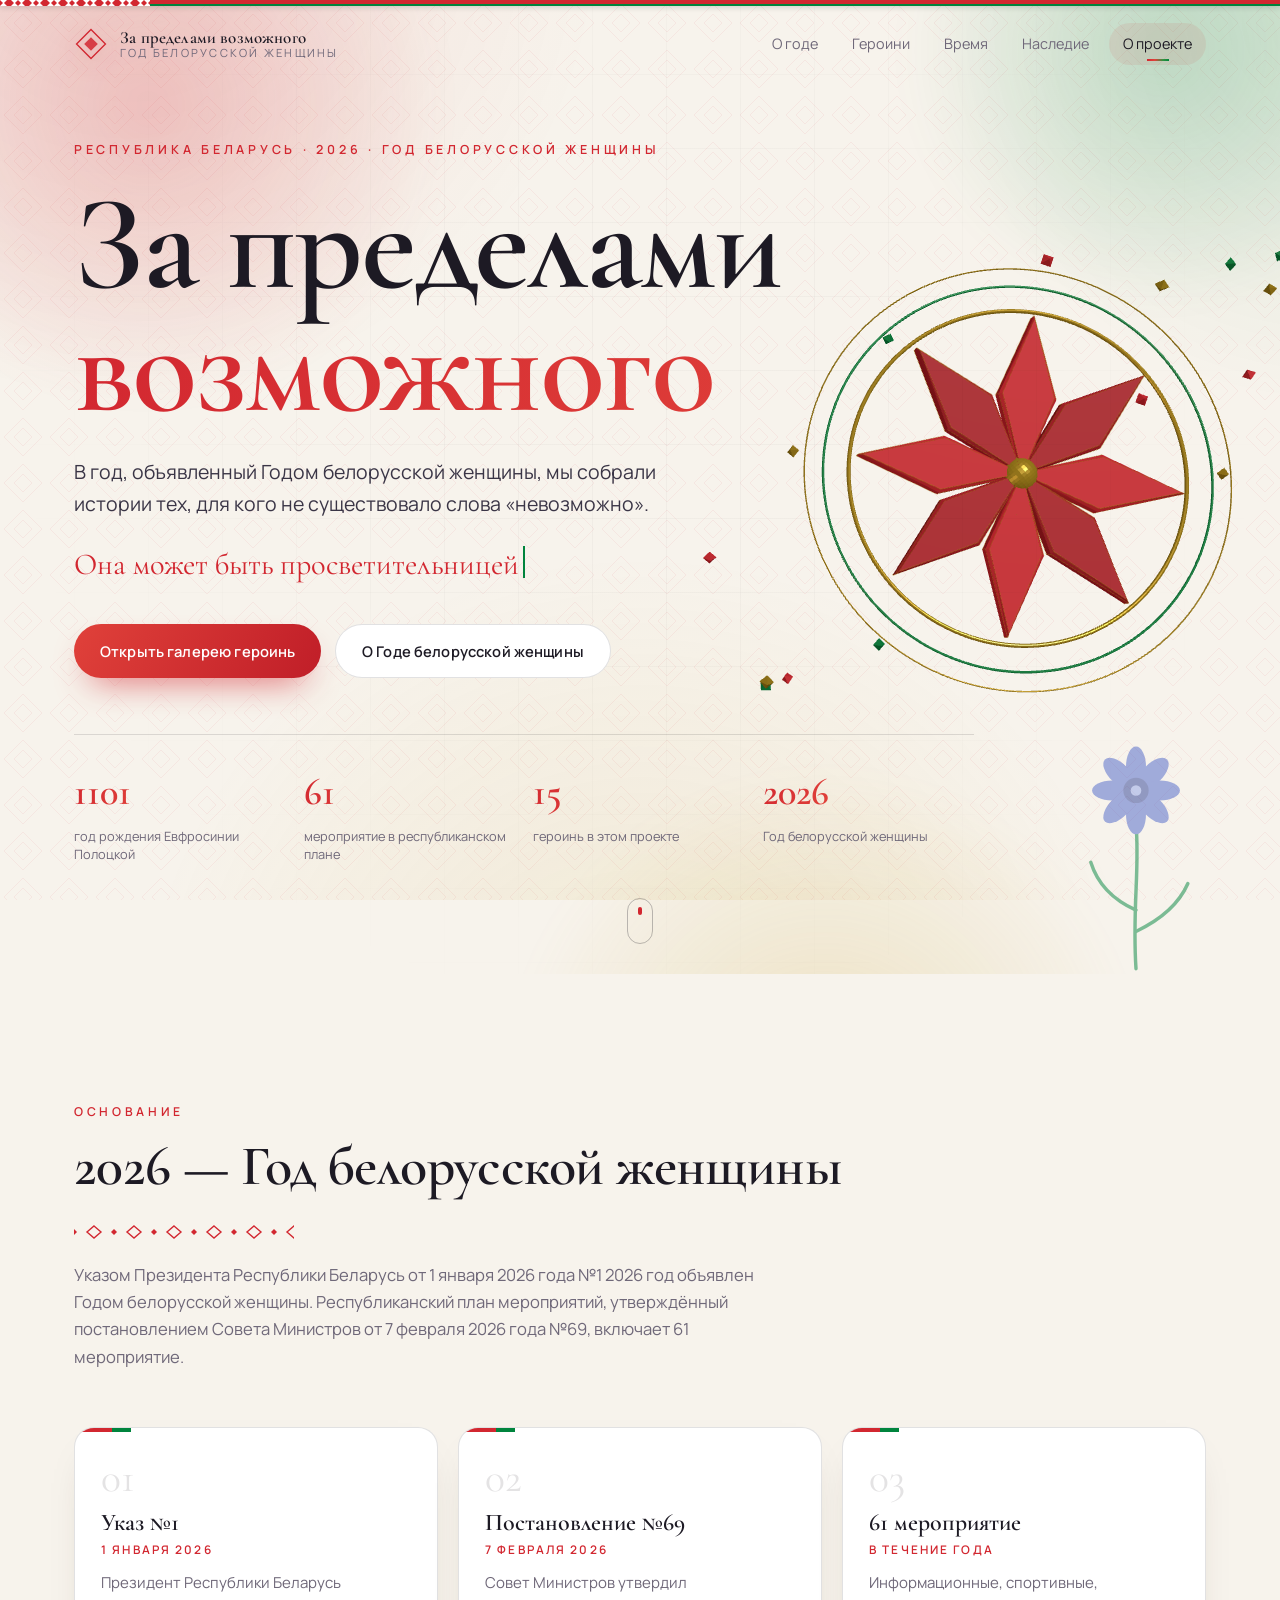
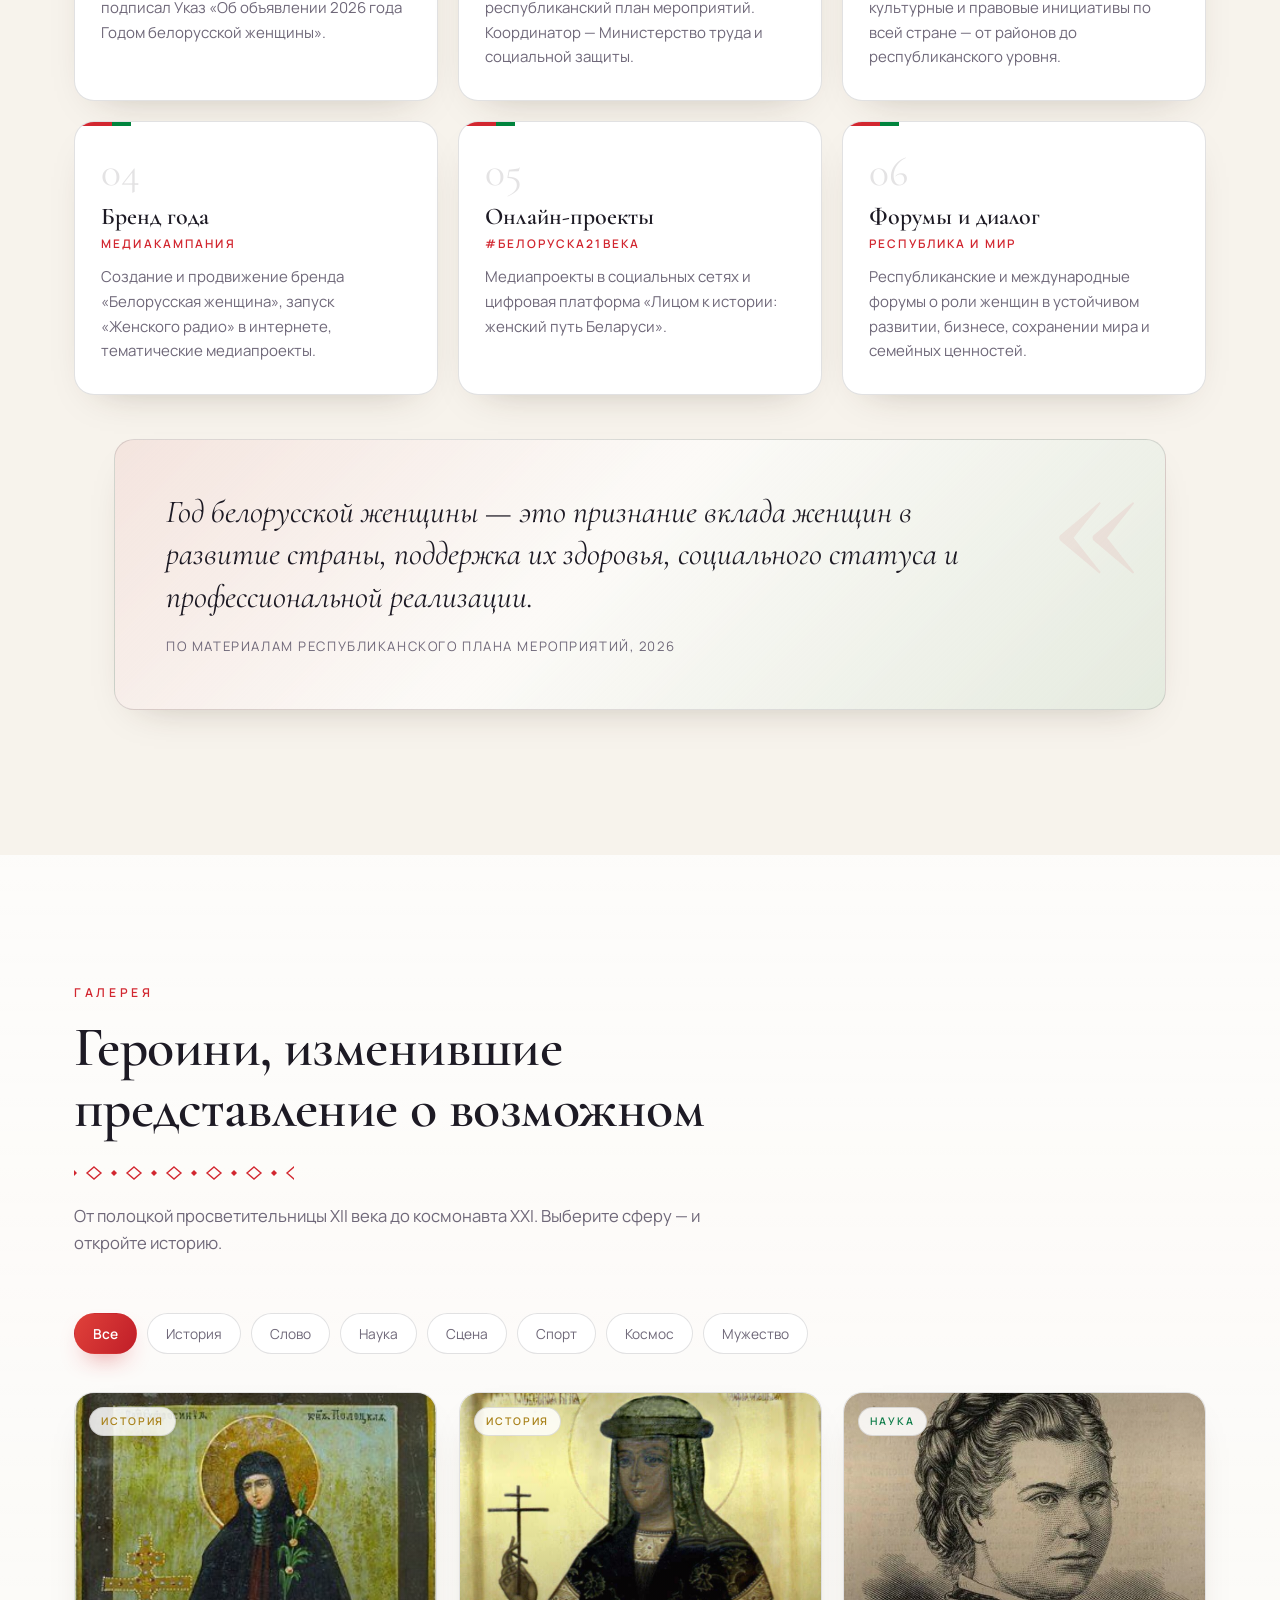
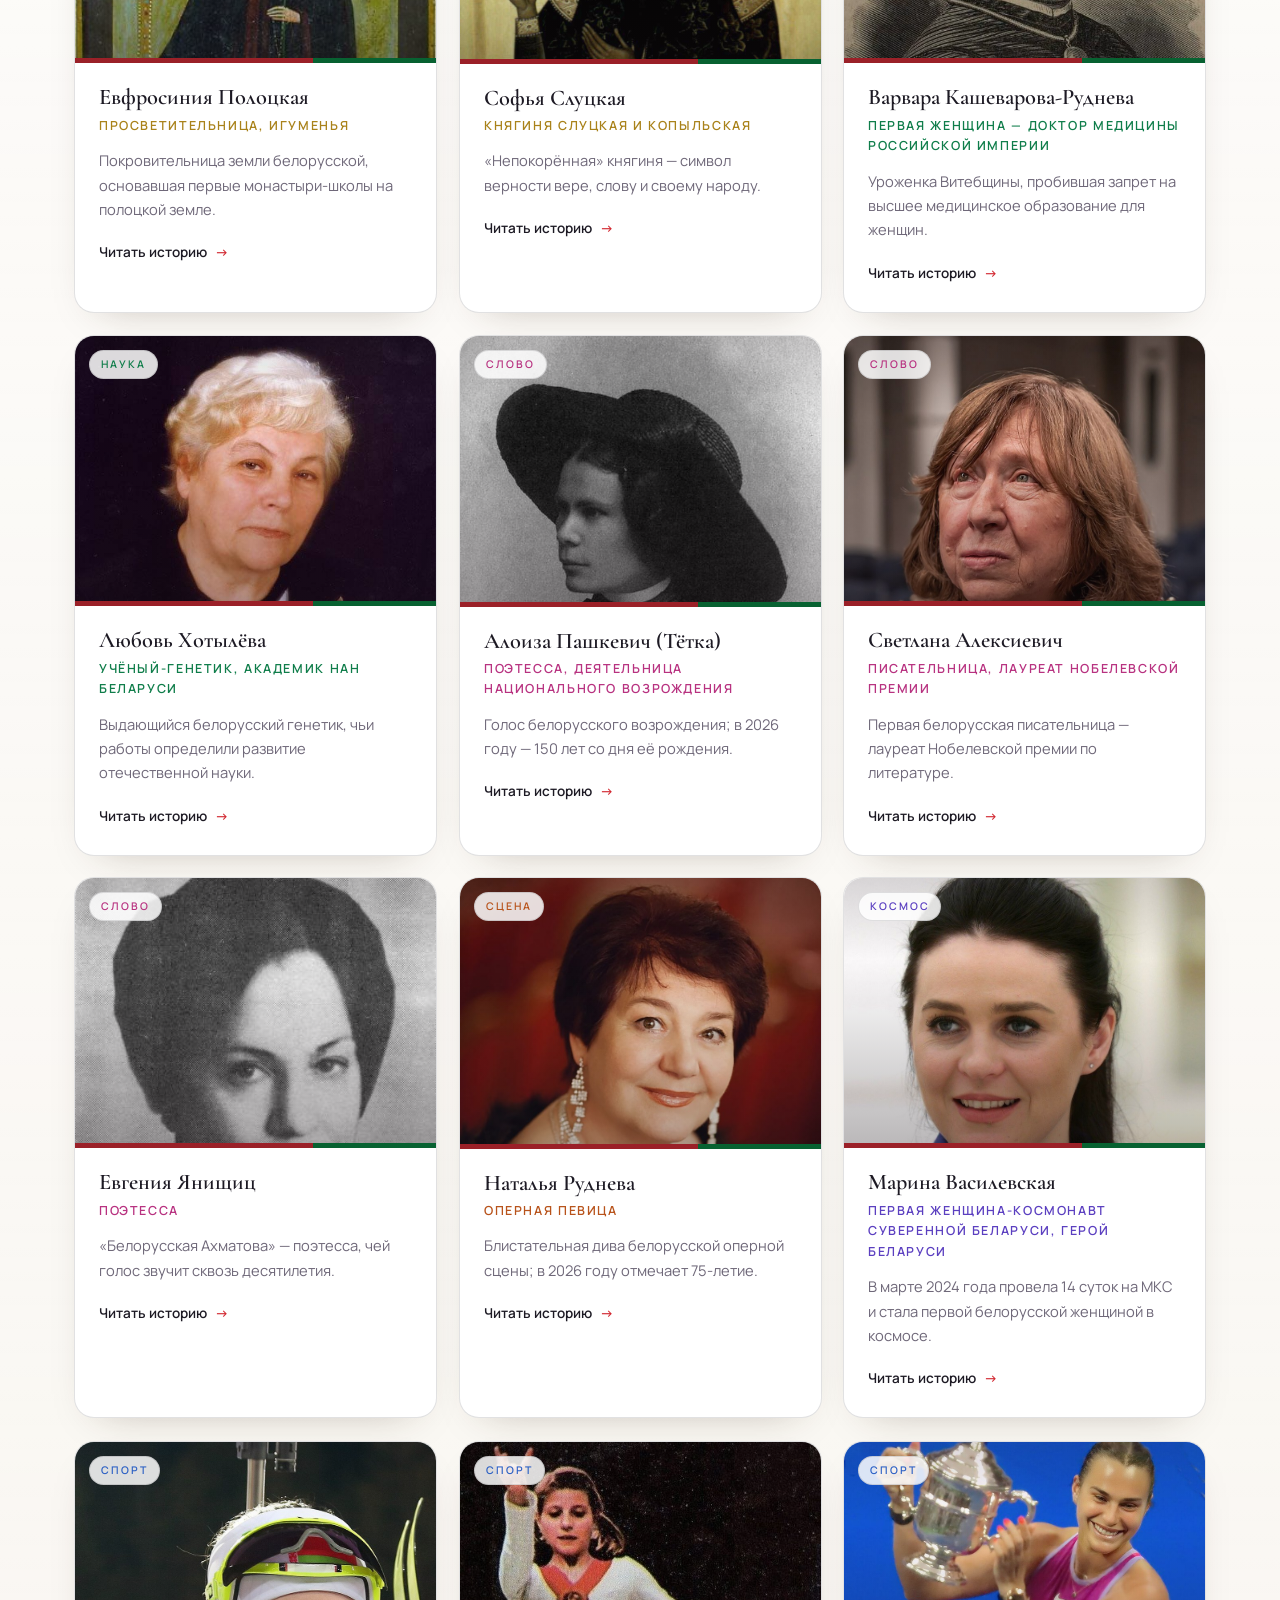
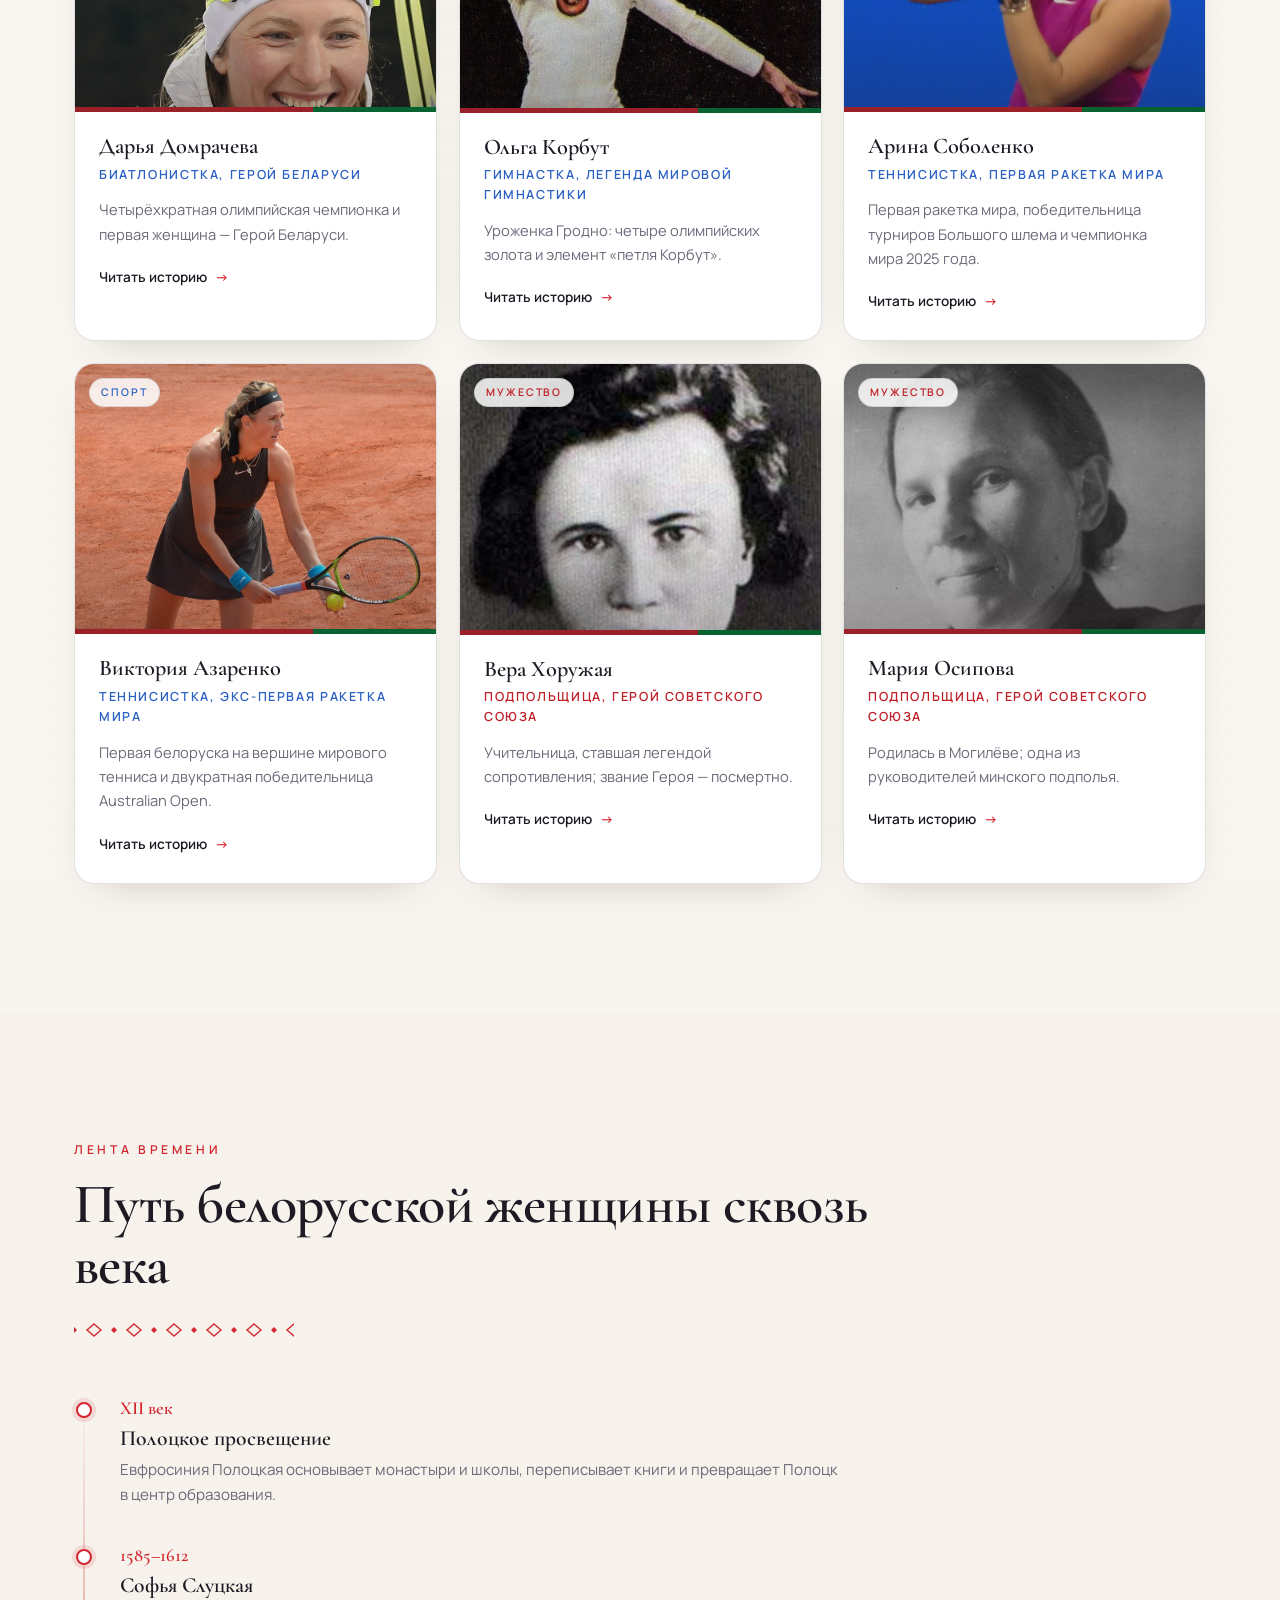
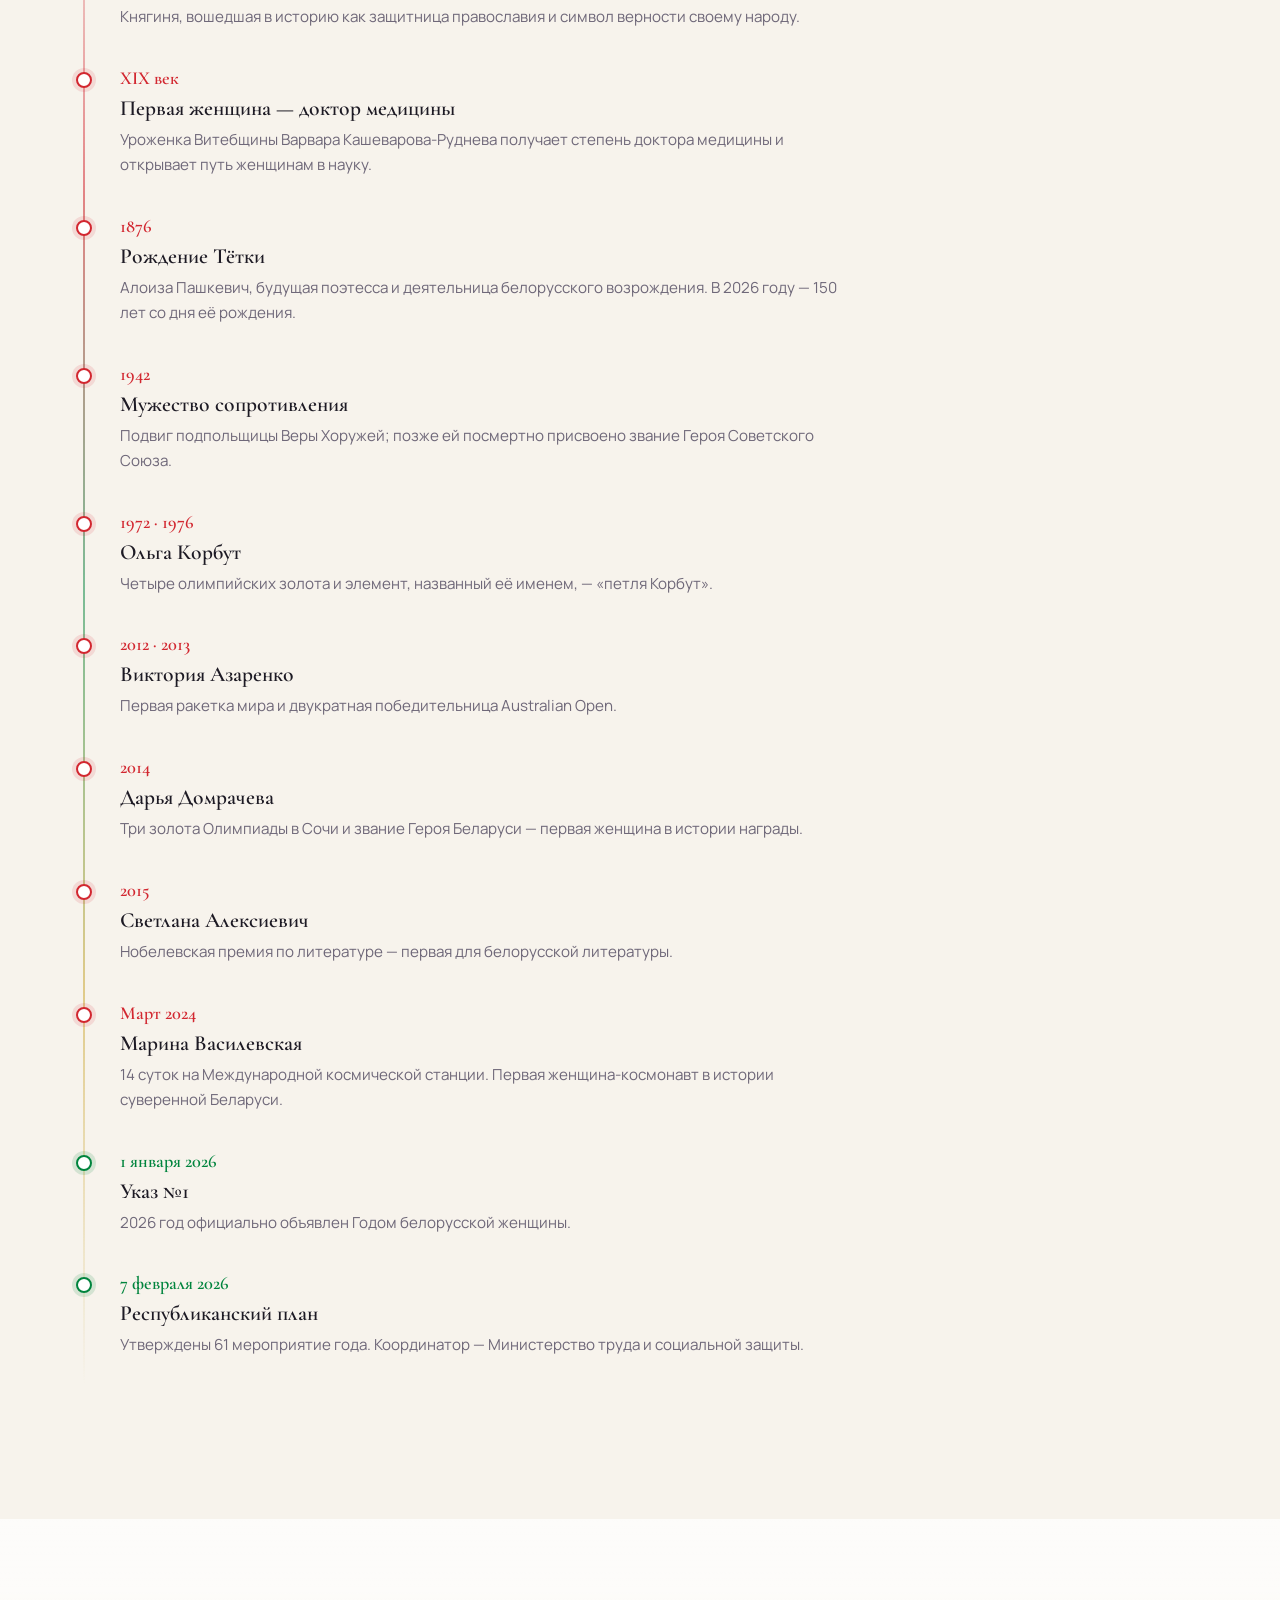
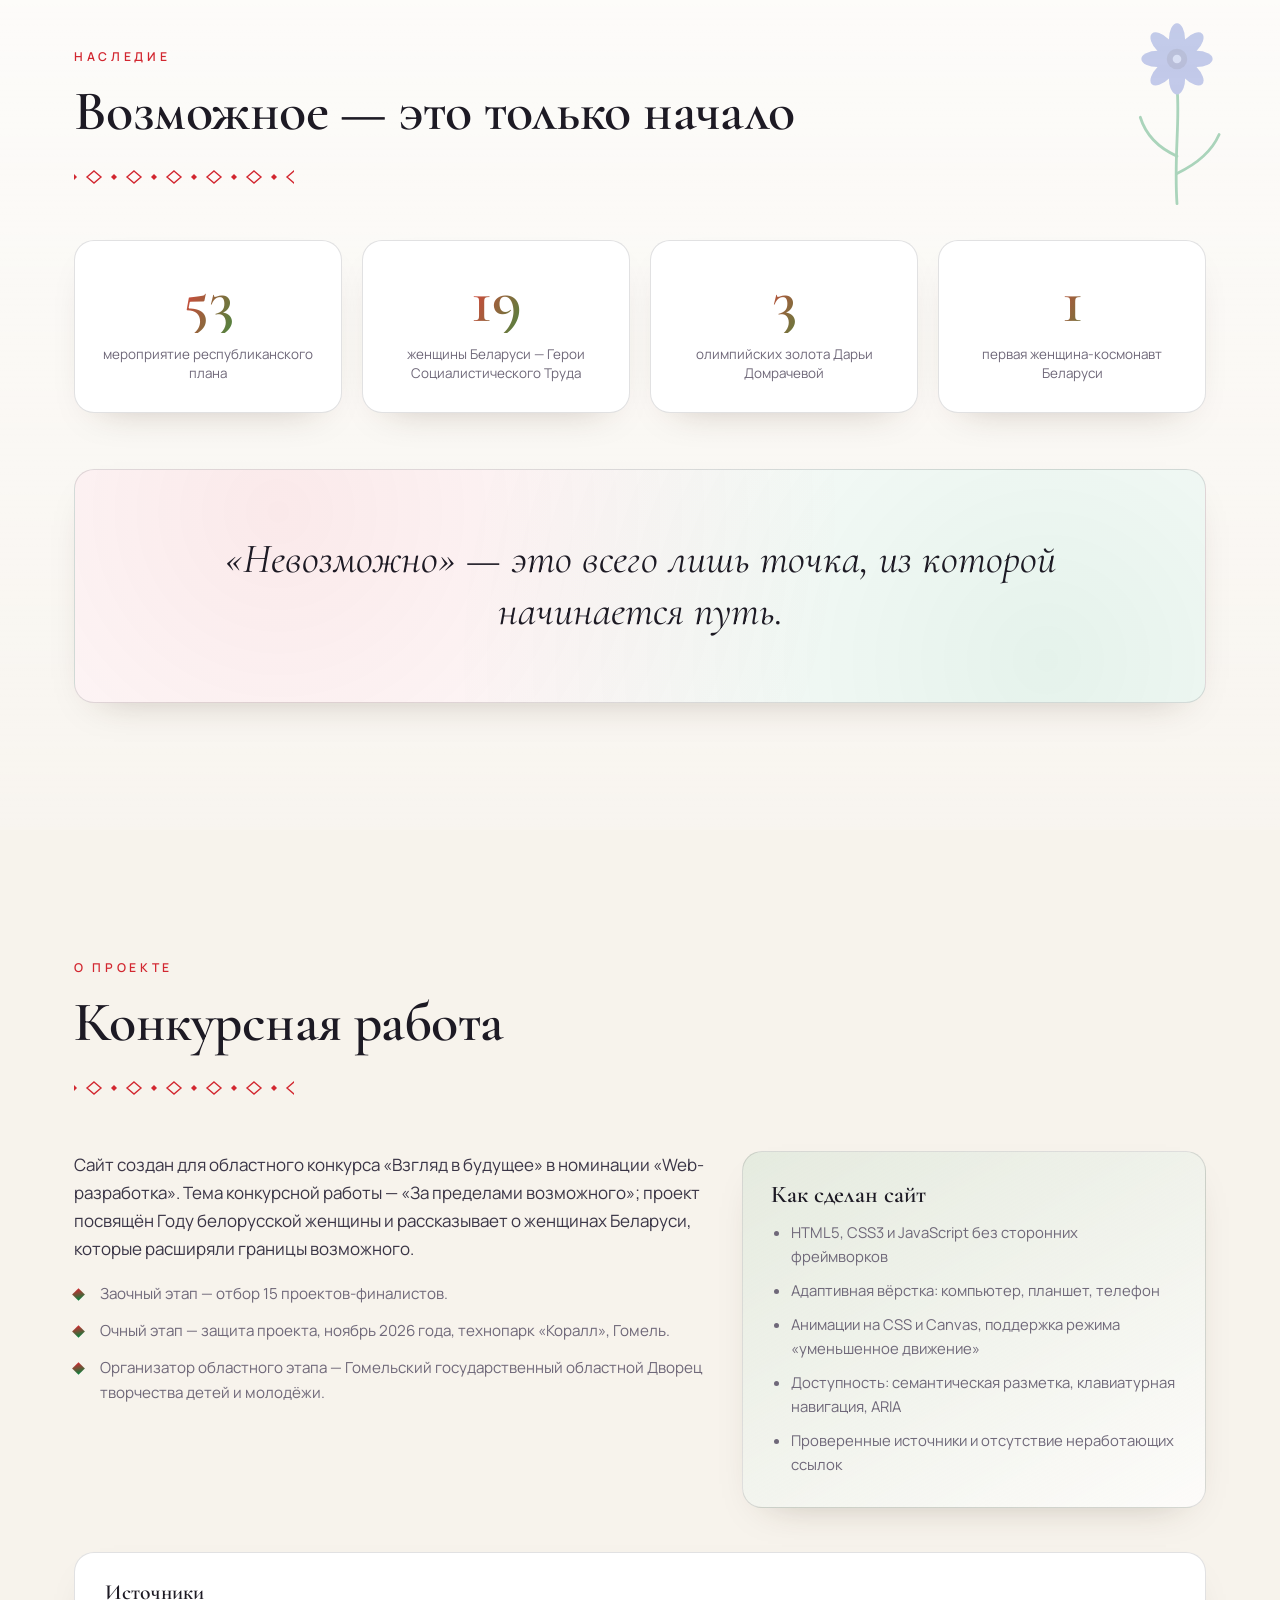
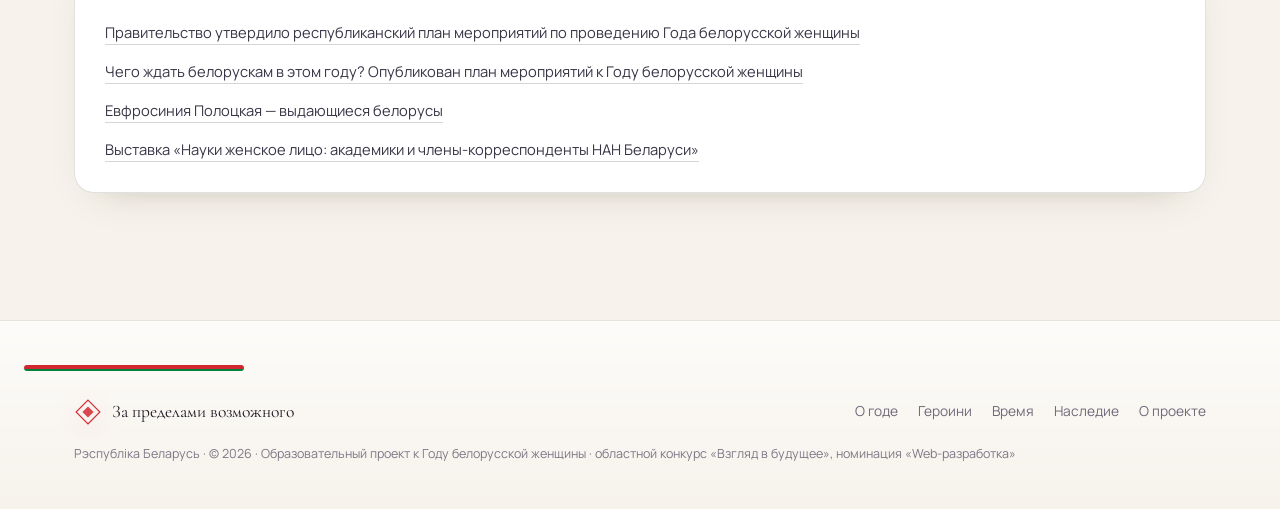
==== commit 0ad77903: "Возврат версии с крупной 3D-сценой (редакционная версия — в ветке editorial-design)" ====
--- a/index.html
+++ b/index.html
@@ -3,224 +3,306 @@
 <head>
 <meta charset="utf-8">
 <meta name="viewport" content="width=device-width, initial-scale=1">
-<meta name="theme-color" content="#f6f3ec">
-<title>За пределами возможного — виртуальная выставка о белорусских женщинах</title>
-<meta name="description" content="Виртуальная выставка к Году белорусской женщины (2026): 15 историй о женщинах Беларуси — от Евфросинии Полоцкой до Марины Василевской. Конкурсная работа, номинация «Web-разработка».">
-<meta name="author" content="Областной конкурс «Взгляд в будущее», номинация «Web-разработка»">
+<meta name="theme-color" content="#f7f3ec">
+<title>За пределами возможного · Год белорусской женщины — 2026</title>
+<meta name="description" content="Образовательный веб-проект о белорусских женщинах, которые выходили за пределы возможного: от Евфросинии Полоцкой до Марины Василевской. Посвящён Году белорусской женщины (2026).">
+<meta name="author" content="Конкурсная работа · номинация «Web-разработка»">
 <meta property="og:type" content="website">
-<meta property="og:title" content="За пределами возможного — виртуальная выставка о белорусских женщинах">
-<meta property="og:description" content="15 историй о женщинах Беларуси. К Году белорусской женщины, 2026.">
+<meta property="og:title" content="За пределами возможного · Год белорусской женщины">
+<meta property="og:description" content="Истории белорусских женщин, изменивших представление о возможном. 2026 — Год белорусской женщины.">
 <meta property="og:locale" content="ru_RU">
 <link rel="icon" href="assets/favicon.svg" type="image/svg+xml">
 <link rel="preconnect" href="https://fonts.googleapis.com">
 <link rel="preconnect" href="https://fonts.gstatic.com" crossorigin>
-<link href="https://fonts.googleapis.com/css2?family=PT+Serif:ital,wght@0,400;0,700;1,400;1,700&family=PT+Sans:ital,wght@0,400;0,700;1,400&family=PT+Mono&display=swap" rel="stylesheet">
+<link href="https://fonts.googleapis.com/css2?family=Cormorant+Garamond:ital,wght@0,400;0,500;0,600;0,700;1,400;1,500&family=Manrope:wght@300;400;500;600;700;800&display=swap" rel="stylesheet">
 <link rel="stylesheet" href="css/style.css">
 </head>
 <body>
 
-<a class="skip" href="#content">Перейти к содержанию</a>
-<div class="flagline" aria-hidden="true"></div>
-
-<div class="topbar">
-  <div class="shell topbar__in">
-    <span>Рэспубліка Беларусь · 2026</span>
-    <span>Год белорусской женщины</span>
-    <span>Обновлено: <time datetime="2026-10">октябрь 2026</time></span>
+<div class="flag-bar" aria-hidden="true"></div>
+
+<div class="preloader" id="preloader" aria-hidden="true">
+  <div class="preloader-mark"><span></span><span></span><span></span><span></span></div>
+  <p>Год белорусской женщины · 2026</p>
+</div>
+
+<div class="cursor-glow" id="cursorGlow" aria-hidden="true"></div>
+<div class="scroll-progress" id="scrollProgress" aria-hidden="true"></div>
+
+<header class="site-header" id="siteHeader">
+  <div class="wrap header-inner">
+    <a class="brand" href="#top" aria-label="Наверх">
+      <span class="brand-mark" aria-hidden="true">
+        <svg viewBox="0 0 40 40" width="34" height="34"><path d="M20 3 L37 20 L20 37 L3 20 Z" fill="none" stroke="currentColor" stroke-width="1.6"/><path d="M20 12 L28 20 L20 28 L12 20 Z" fill="currentColor" opacity=".85"/></svg>
+      </span>
+      <span class="brand-text"><b>За пределами возможного</b><i>Год белорусской женщины</i></span>
+    </a>
+    <nav class="site-nav" id="siteNav" aria-label="Основная навигация">
+      <a href="#about-year">О годе</a>
+      <a href="#heroines">Героини</a>
+      <a href="#timeline">Время</a>
+      <a href="#legacy">Наследие</a>
+      <a href="#about">О проекте</a>
+    </nav>
+    <button class="burger" id="burger" aria-label="Открыть меню" aria-expanded="false" aria-controls="siteNav">
+      <span></span><span></span><span></span>
+    </button>
+  </div>
+</header>
+
+<main>
+
+  <section class="hero" id="top">
+    <canvas class="hero-canvas" id="heroCanvas" aria-hidden="true"></canvas>
+    <div class="hero-glow" aria-hidden="true"></div>
+    <div class="hero-grid-overlay" aria-hidden="true"></div>
+    <div class="cornflower cornflower-hero" aria-hidden="true"></div>
+    <div class="wrap hero-inner">
+      <p class="hero-kicker reveal">Республика Беларусь · 2026 · Год белорусской женщины</p>
+      <h1 class="hero-title">
+        <span class="line reveal">За пределами</span>
+        <span class="line grad reveal">возможного</span>
+      </h1>
+      <p class="hero-lead reveal">В год, объявленный Годом белорусской женщины, мы собрали истории тех, для кого не существовало слова «невозможно».</p>
+      <p class="hero-typed reveal" aria-live="off">Она может быть <span id="typed" class="typed"></span><span class="caret" aria-hidden="true"></span></p>
+      <div class="hero-actions reveal">
+        <a class="btn btn-primary" href="#heroines">Открыть галерею героинь</a>
+        <a class="btn btn-ghost" href="#about-year">О Годе белорусской женщины</a>
+      </div>
+      <ul class="hero-stats reveal">
+        <li><b>1101</b><span>год рождения Евфросинии Полоцкой</span></li>
+        <li><b>61</b><span>мероприятие в республиканском плане</span></li>
+        <li><b>15</b><span>героинь в этом проекте</span></li>
+        <li><b>2026</b><span>Год белорусской женщины</span></li>
+      </ul>
+    </div>
+    <a class="scroll-cue" href="#about-year" aria-label="Листать вниз"><span></span></a>
+  </section>
+
+  <section class="section" id="about-year">
+    <div class="wrap">
+      <header class="section-head reveal">
+        <p class="eyebrow">Основание</p>
+        <h2>2026 — Год белорусской женщины</h2>
+        <div class="ornament-rule" aria-hidden="true"></div>
+        <p class="section-lead">Указом Президента Республики Беларусь от 1 января 2026 года №1 2026 год объявлен Годом белорусской женщины. Республиканский план мероприятий, утверждённый постановлением Совета Министров от 7 февраля 2026 года №69, включает 61 мероприятие.</p>
+      </header>
+
+      <div class="facts-grid">
+        <article class="fact-card reveal">
+          <span class="fact-index">01</span>
+          <h3>Указ №1</h3>
+          <p class="fact-date">1 января 2026</p>
+          <p>Президент Республики Беларусь подписал Указ «Об объявлении 2026 года Годом белорусской женщины».</p>
+        </article>
+        <article class="fact-card reveal">
+          <span class="fact-index">02</span>
+          <h3>Постановление №69</h3>
+          <p class="fact-date">7 февраля 2026</p>
+          <p>Совет Министров утвердил республиканский план мероприятий. Координатор — Министерство труда и социальной защиты.</p>
+        </article>
+        <article class="fact-card reveal">
+          <span class="fact-index">03</span>
+          <h3>61 мероприятие</h3>
+          <p class="fact-date">в течение года</p>
+          <p>Информационные, спортивные, культурные и правовые инициативы по всей стране — от районов до республиканского уровня.</p>
+        </article>
+        <article class="fact-card reveal">
+          <span class="fact-index">04</span>
+          <h3>Бренд года</h3>
+          <p class="fact-date">медиакампания</p>
+          <p>Создание и продвижение бренда «Белорусская женщина», запуск «Женского радио» в интернете, тематические медиапроекты.</p>
+        </article>
+        <article class="fact-card reveal">
+          <span class="fact-index">05</span>
+          <h3>Онлайн-проекты</h3>
+          <p class="fact-date">#белоруска21века</p>
+          <p>Медиапроекты в социальных сетях и цифровая платформа «Лицом к истории: женский путь Беларуси».</p>
+        </article>
+        <article class="fact-card reveal">
+          <span class="fact-index">06</span>
+          <h3>Форумы и диалог</h3>
+          <p class="fact-date">республика и мир</p>
+          <p>Республиканские и международные форумы о роли женщин в устойчивом развитии, бизнесе, сохранении мира и семейных ценностей.</p>
+        </article>
+      </div>
+
+      <figure class="doc-card reveal">
+        <div class="doc-quote-mark" aria-hidden="true">«</div>
+        <blockquote>
+          <p>Год белорусской женщины — это признание вклада женщин в развитие страны, поддержка их здоровья, социального статуса и профессиональной реализации.</p>
+        </blockquote>
+        <figcaption>По материалам республиканского плана мероприятий, 2026</figcaption>
+      </figure>
+    </div>
+  </section>
+
+  <section class="section section-alt" id="heroines">
+    <div class="wrap">
+      <header class="section-head reveal">
+        <p class="eyebrow">Галерея</p>
+        <h2>Героини, изменившие представление о возможном</h2>
+        <div class="ornament-rule" aria-hidden="true"></div>
+        <p class="section-lead">От полоцкой просветительницы XII века до космонавта XXI. Выберите сферу — и откройте историю.</p>
+      </header>
+      <div class="filters" id="filters" role="group" aria-label="Фильтр героинь по сфере"></div>
+      <div class="heroines-grid" id="heroinesGrid"></div>
+      <p class="grid-note" id="heroinesEmpty" hidden>В этой категории пока нет героинь.</p>
+    </div>
+  </section>
+
+  <section class="section" id="timeline">
+    <div class="wrap">
+      <header class="section-head reveal">
+        <p class="eyebrow">Лента времени</p>
+        <h2>Путь белорусской женщины сквозь века</h2>
+        <div class="ornament-rule" aria-hidden="true"></div>
+      </header>
+      <ol class="timeline">
+        <li class="timeline-item reveal">
+          <span class="timeline-year">XII век</span>
+          <div class="timeline-body"><h3>Полоцкое просвещение</h3><p>Евфросиния Полоцкая основывает монастыри и школы, переписывает книги и превращает Полоцк в центр образования.</p></div>
+        </li>
+        <li class="timeline-item reveal">
+          <span class="timeline-year">1585–1612</span>
+          <div class="timeline-body"><h3>Софья Слуцкая</h3><p>Княгиня, вошедшая в историю как защитница православия и символ верности своему народу.</p></div>
+        </li>
+        <li class="timeline-item reveal">
+          <span class="timeline-year">XIX век</span>
+          <div class="timeline-body"><h3>Первая женщина — доктор медицины</h3><p>Уроженка Витебщины Варвара Кашеварова-Руднева получает степень доктора медицины и открывает путь женщинам в науку.</p></div>
+        </li>
+        <li class="timeline-item reveal">
+          <span class="timeline-year">1876</span>
+          <div class="timeline-body"><h3>Рождение Тётки</h3><p>Алоиза Пашкевич, будущая поэтесса и деятельница белорусского возрождения. В 2026 году — 150 лет со дня её рождения.</p></div>
+        </li>
+        <li class="timeline-item reveal">
+          <span class="timeline-year">1942</span>
+          <div class="timeline-body"><h3>Мужество сопротивления</h3><p>Подвиг подпольщицы Веры Хоружей; позже ей посмертно присвоено звание Героя Советского Союза.</p></div>
+        </li>
+        <li class="timeline-item reveal">
+          <span class="timeline-year">1972 · 1976</span>
+          <div class="timeline-body"><h3>Ольга Корбут</h3><p>Четыре олимпийских золота и элемент, названный её именем, — «петля Корбут».</p></div>
+        </li>
+        <li class="timeline-item reveal">
+          <span class="timeline-year">2012 · 2013</span>
+          <div class="timeline-body"><h3>Виктория Азаренко</h3><p>Первая ракетка мира и двукратная победительница Australian Open.</p></div>
+        </li>
+        <li class="timeline-item reveal">
+          <span class="timeline-year">2014</span>
+          <div class="timeline-body"><h3>Дарья Домрачева</h3><p>Три золота Олимпиады в Сочи и звание Героя Беларуси — первая женщина в истории награды.</p></div>
+        </li>
+        <li class="timeline-item reveal">
+          <span class="timeline-year">2015</span>
+          <div class="timeline-body"><h3>Светлана Алексиевич</h3><p>Нобелевская премия по литературе — первая для белорусской литературы.</p></div>
+        </li>
+        <li class="timeline-item reveal">
+          <span class="timeline-year">Март 2024</span>
+          <div class="timeline-body"><h3>Марина Василевская</h3><p>14 суток на Международной космической станции. Первая женщина-космонавт в истории суверенной Беларуси.</p></div>
+        </li>
+        <li class="timeline-item reveal timeline-highlight">
+          <span class="timeline-year">1 января 2026</span>
+          <div class="timeline-body"><h3>Указ №1</h3><p>2026 год официально объявлен Годом белорусской женщины.</p></div>
+        </li>
+        <li class="timeline-item reveal timeline-highlight">
+          <span class="timeline-year">7 февраля 2026</span>
+          <div class="timeline-body"><h3>Республиканский план</h3><p>Утверждены 61 мероприятие года. Координатор — Министерство труда и социальной защиты.</p></div>
+        </li>
+      </ol>
+    </div>
+  </section>
+
+  <section class="section section-alt" id="legacy">
+    <span class="cornflower cornflower-legacy" aria-hidden="true"></span>
+    <div class="wrap">
+      <header class="section-head reveal">
+        <p class="eyebrow">Наследие</p>
+        <h2>Возможное — это только начало</h2>
+        <div class="ornament-rule" aria-hidden="true"></div>
+      </header>
+      <div class="counters">
+        <div class="counter reveal"><b data-count="61">61</b><span>мероприятие республиканского плана</span></div>
+        <div class="counter reveal"><b data-count="22">22</b><span>женщины Беларуси — Герои Социалистического Труда</span></div>
+        <div class="counter reveal"><b data-count="4">4</b><span>олимпийских золота Дарьи Домрачевой</span></div>
+        <div class="counter reveal"><b data-count="1">1</b><span>первая женщина-космонавт Беларуси</span></div>
+      </div>
+      <blockquote class="manifesto reveal">
+        <p>«Невозможно» — это всего лишь точка, из которой начинается путь.</p>
+      </blockquote>
+    </div>
+  </section>
+
+  <section class="section" id="about">
+    <div class="wrap">
+      <header class="section-head reveal">
+        <p class="eyebrow">О проекте</p>
+        <h2>Конкурсная работа</h2>
+        <div class="ornament-rule" aria-hidden="true"></div>
+      </header>
+      <div class="about-grid">
+        <div class="about-text reveal">
+          <p>Сайт создан для областного конкурса «Взгляд в будущее» в номинации «Web-разработка». Тема конкурсной работы — «За пределами возможного»; проект посвящён Году белорусской женщины и рассказывает о женщинах Беларуси, которые расширяли границы возможного.</p>
+          <ul class="about-list">
+            <li>Заочный этап — отбор 15 проектов-финалистов.</li>
+            <li>Очный этап — защита проекта, ноябрь 2026 года, технопарк «Коралл», Гомель.</li>
+            <li>Организатор областного этапа — Гомельский государственный областной Дворец творчества детей и молодёжи.</li>
+          </ul>
+        </div>
+        <div class="tech-card reveal">
+          <h3>Как сделан сайт</h3>
+          <ul>
+            <li>HTML5, CSS3 и JavaScript без сторонних фреймворков</li>
+            <li>Адаптивная вёрстка: компьютер, планшет, телефон</li>
+            <li>Анимации на CSS и Canvas, поддержка режима «уменьшенное движение»</li>
+            <li>Доступность: семантическая разметка, клавиатурная навигация, ARIA</li>
+            <li>Проверенные источники и отсутствие неработающих ссылок</li>
+          </ul>
+        </div>
+      </div>
+      <div class="sources reveal">
+        <h3>Источники</h3>
+        <ul>
+          <li><a href="https://www.belarus.by/ru/government/events/pravitelstvo-utverdilo-respublikanskij-plan-meroprijatij-po-provedeniju-goda-belorusskoj-zhenschiny_i_207630.html" target="_blank" rel="noopener">Правительство утвердило республиканский план мероприятий по проведению Года белорусской женщины</a></li>
+          <li><a href="https://www.belarus.by/ru/press-center/press-release/chego-zhdat-beloruskam-v-etom-godu-opublikovan-plan-meroprijatij-k-godu-belorusskoj-zhenschiny_i_207680.html" target="_blank" rel="noopener">Чего ждать белорускам в этом году? Опубликован план мероприятий к Году белорусской женщины</a></li>
+          <li><a href="https://www.belarus.by/ru/about-belarus/famous-belarusians/euphrosyne-of-polotsk" target="_blank" rel="noopener">Евфросиния Полоцкая — выдающиеся белорусы</a></li>
+          <li><a href="https://csl.bas-net.by/vystavka-nauki-zhenskoe-liczo-akademiki-i-chleny-korrespondenty-nan-belarusi/" target="_blank" rel="noopener">Выставка «Науки женское лицо: академики и члены-корреспонденты НАН Беларуси»</a></li>
+        </ul>
+      </div>
+    </div>
+  </section>
+
+</main>
+
+<footer class="site-footer">
+  <div class="flag-ribbon" style="margin-left:24px" aria-hidden="true"></div>
+  <div class="wrap footer-inner">
+    <div class="footer-brand">
+      <span class="brand-mark small" aria-hidden="true">
+        <svg viewBox="0 0 40 40" width="28" height="28"><path d="M20 3 L37 20 L20 37 L3 20 Z" fill="none" stroke="currentColor" stroke-width="1.6"/><path d="M20 12 L28 20 L20 28 L12 20 Z" fill="currentColor" opacity=".85"/></svg>
+      </span>
+      <span>За пределами возможного</span>
+    </div>
+    <nav class="footer-nav" aria-label="Навигация в подвале">
+      <a href="#about-year">О годе</a>
+      <a href="#heroines">Героини</a>
+      <a href="#timeline">Время</a>
+      <a href="#legacy">Наследие</a>
+      <a href="#about">О проекте</a>
+    </nav>
+    <p class="footer-note">Рэспубліка Беларусь · © 2026 · Образовательный проект к Году белорусской женщины · областной конкурс «Взгляд в будущее», номинация «Web-разработка»</p>
+  </div>
+</footer>
+
+<button class="to-top" id="toTop" aria-label="Наверх">↑</button>
+
+<div class="modal" id="modal" aria-hidden="true" role="dialog" aria-modal="true" aria-labelledby="modalTitle">
+  <div class="modal-backdrop" data-close></div>
+  <div class="modal-card" role="document">
+    <button class="modal-close" data-close aria-label="Закрыть">×</button>
+    <div class="modal-body" id="modalBody"></div>
   </div>
 </div>
 
-<header class="sitehead">
-  <div class="shell sitehead__in">
-    <a class="brand" href="index.html">
-      <svg width="34" height="34" viewBox="0 0 40 40" aria-hidden="true"><path d="M20 2 L38 20 L20 38 L2 20 Z" fill="none" stroke="currentColor" stroke-width="1.6"/><path d="M20 11 L29 20 L20 29 L11 20 Z" fill="currentColor"/></svg>
-      <span><b>За пределами возможного</b><i>Виртуальная выставка</i></span>
-    </a>
-    <button class="burger" id="burger" type="button" aria-label="Меню" aria-expanded="false" aria-controls="nav"><span></span><span></span><span></span></button>
-    <nav class="nav" id="nav" aria-label="Основная навигация">
-      <a href="index.html" aria-current="page">Главная</a>
-      <a href="heroines.html">Героини</a>
-      <a href="#chronicle">Хроника</a>
-      <a href="about.html">О проекте</a>
-    </nav>
-  </div>
-</header>
-
-<main id="content">
-
-  <section class="cover">
-    <div class="shell">
-      <div class="cover__grid">
-        <div>
-          <p class="kicker">Виртуальная выставка · 15 историй</p>
-          <h1>За пределами <em>возможного</em></h1>
-          <p class="cover__deck">Женщины Беларуси, которые расширяли границы возможного — в просвещении, науке, литературе, спорте и космосе.</p>
-          <div class="cover__meta">
-            <div><b>1101</b><span>год рождения Евфросинии Полоцкой</span></div>
-            <div><b>15</b><span>героинь выставки</span></div>
-            <div><b>61</b><span>мероприятие Года белорусской женщины</span></div>
-            <div><b>2026</b><span>Год белорусской женщины</span></div>
-          </div>
-        </div>
-        <figure class="emblem">
-          <div class="emblem__box"><canvas id="emblemCanvas" aria-hidden="true"></canvas></div>
-          <figcaption>Эмблема выставки. Орнаментальная розетка «За пределами возможного», 2026</figcaption>
-        </figure>
-      </div>
-      <div class="strip" id="coverStrip"></div>
-    </div>
-  </section>
-
-  <section class="section" id="about-exhibition">
-    <div class="shell">
-      <div class="section__head">
-        <p class="section__num">01 / О выставке</p>
-        <div>
-          <h2>Пятнадцать биографий вместо одной даты</h2>
-          <p>2026 год объявлен в Беларуси Годом белорусской женщины. Эта выставка — попытка показать год не лозунгом, а конкретными судьбами: от полоцкой просветительницы XII века до космонавта XXI.</p>
-        </div>
-      </div>
-      <div class="cols cols--wide">
-        <div>
-          <p>Каждая героиня представлена в формате каталожной записи: годы жизни, сфера, краткая биография, основные факты и значение её работы. Материал сгруппирован по сферам деятельности, чтобы одну и ту же эпоху можно было увидеть с разных сторон.</p>
-          <p>Мы сознательно не расставляли героинь по «важности»: хронологический порядок и единый формат записи дают читателю возможность сравнивать, а не соглашаться с готовой оценкой.</p>
-        </div>
-        <div>
-          <p class="mono muted">Как читать выставку</p>
-          <ul style="margin:0;padding-left:20px">
-            <li>Раздел «Героини» — полный каталог с фильтром по сферам.</li>
-            <li>Раздел «Хроника» — те же события в хронологии.</li>
-            <li>Под каждой фотографией указан источник и лицензия.</li>
-          </ul>
-        </div>
-      </div>
-    </div>
-  </section>
-
-  <section class="section section--tint" id="about-year">
-    <div class="shell">
-      <div class="section__head">
-        <p class="section__num">02 / О годе</p>
-        <div>
-          <h2>Что такое Год белорусской женщины</h2>
-          <p>Решение принято на уровне главы государства, план мероприятий утверждён правительством и рассчитан на весь 2026 год.</p>
-        </div>
-      </div>
-      <div class="cols cols--wide">
-        <div>
-          <dl class="docs" id="docsList"></dl>
-          <p class="docs__note muted">Республиканский план включает информационные, культурные, спортивные и правовые инициативы: кампанию по продвижению образа белорусской женщины, медиапроекты, форумы о роли женщин в устойчивом развитии, мероприятия по охране здоровья женщин.</p>
-        </div>
-        <div>
-          <p class="serif-lead">«Национальное благополучие держалось на стремлении женщин к миру и созиданию».</p>
-          <p class="mono muted">Из выступления Н. И. Кочановой, Председателя Совета Республики Национального собрания Республики Беларусь</p>
-        </div>
-      </div>
-    </div>
-  </section>
-
-  <section class="section" id="featured">
-    <div class="shell">
-      <div class="section__head">
-        <p class="section__num">03 / Героини</p>
-        <div>
-          <h2>Из каталога выставки</h2>
-          <p>Шесть записей из пятнадцати. Полный каталог — с фильтром по сферам и указателем по годам.</p>
-        </div>
-      </div>
-      <div class="entries" id="featuredEntries"></div>
-      <p style="margin-top:32px"><a class="btn" href="heroines.html">Все 15 героинь →</a></p>
-    </div>
-  </section>
-
-  <section class="section section--tint" id="chronicle">
-    <div class="shell">
-      <div class="section__head">
-        <p class="section__num">04 / Хроника</p>
-        <div>
-          <h2>Девять веков — по датам</h2>
-          <p>События выставки в хронологическом порядке: от полоцкого просвещения до указа о Годе белорусской женщины.</p>
-        </div>
-      </div>
-      <ol class="chronicle" id="chronicleList"></ol>
-    </div>
-  </section>
-
-  <section class="section" id="competition">
-    <div class="shell">
-      <div class="section__head">
-        <p class="section__num">05 / О конкурсе</p>
-        <div>
-          <h2>Конкурсная работа</h2>
-          <p>Сайт подготовлен для областного конкурса «Взгляд в будущее» в номинации «Web-разработка». Тема работы — «За пределами возможного».</p>
-        </div>
-      </div>
-      <div class="cols">
-        <div>
-          <dl class="docs">
-            <div><dt>Организатор областного этапа</dt><dd>Гомельский областной Дворец творчества детей и молодёжи</dd></div>
-            <div><dt>Заочный (отборочный) этап</dt><dd>отбор 15 проектов-финалистов</dd></div>
-            <div><dt>Очный этап — защита проектов</dt><dd>ноябрь 2026 года</dd></div>
-            <div><dt>Место проведения</dt><dd>технопарк «Коралл», г. Гомель</dd></div>
-          </dl>
-        </div>
-        <div>
-          <p>Цель проекта — рассказать о вкладе женщин в историю и культуру Беларуси и показать этот вклад через конкретные биографии, а не через общие формулировки.</p>
-          <p><a class="btn btn--ghost" href="about.html">О проекте и источниках →</a></p>
-        </div>
-      </div>
-    </div>
-  </section>
-
-  <section class="section section--tint" id="sources">
-    <div class="shell">
-      <div class="section__head">
-        <p class="section__num">06 / Источники</p>
-        <div>
-          <h2>Список источников</h2>
-          <p>Материалы, на которые опирается выставка. Фотографии используются с указанием автора и лицензии.</p>
-        </div>
-      </div>
-      <ol class="biblio" id="sourcesList"></ol>
-    </div>
-  </section>
-
-</main>
-
-<footer class="sitefoot">
-  <div class="shell">
-    <div class="sitefoot__grid">
-      <div>
-        <h4>О выставке</h4>
-        <p class="muted" style="font-size:.92rem">Виртуальная выставка «За пределами возможного» создана к Году белорусской женщины. Конкурсная работа в номинации «Web-разработка».</p>
-      </div>
-      <div>
-        <h4>Разделы</h4>
-        <ul>
-          <li><a href="index.html">Главная</a></li>
-          <li><a href="heroines.html">Героини</a></li>
-          <li><a href="#chronicle">Хроника</a></li>
-          <li><a href="about.html">О проекте</a></li>
-          <li><a href="about.html#sources">Источники</a></li>
-        </ul>
-      </div>
-      <div>
-        <h4>Конкурс</h4>
-        <ul>
-          <li>Областной конкурс «Взгляд в будущее»</li>
-          <li>Номинация «Web-разработка»</li>
-          <li>Организатор — Гомельский областной Дворец творчества детей и молодёжи</li>
-        </ul>
-      </div>
-    </div>
-    <div class="sitefoot__bottom">
-      <span>© 2026 · Виртуальная выставка «За пределами возможного»</span>
-      <span>Обновлено: октябрь 2026</span>
-    </div>
-  </div>
-</footer>
-
-<noscript><div class="shell" style="padding:20px 0"><p>Для отображения каталога героинь включите JavaScript. Список героинь доступен также в разделе «Хроника».</p></div></noscript>
+<noscript><div class="wrap" style="padding:2rem 0">Для работы галереи героинь включите JavaScript.</div></noscript>
 
 <script src="js/vendor/three.min.js"></script>
 <script src="js/data.js"></script>
--- a/css/style.css
+++ b/css/style.css
@@ -1,279 +1,390 @@
-/* =====================================================================
-   «За пределами возможного» — виртуальная выставка к Году белорусской женщины
-   Оформление: издательская (музейно-каталожная) система.
-   Шрифты: PT Serif / PT Sans / PT Mono. Цвета: бумага, чёрный, красный, зелёный.
-   ===================================================================== */
+/* ============================================================
+   «За пределами возможного» — Год белорусской женщины, 2026
+   Светлая тема. Белорусская символика: цвета флага, орнамент, васильки.
+   ============================================================ */
 
 :root{
-  --paper:#f6f3ec;
-  --paper-2:#fffdf8;
-  --paper-3:#efeade;
-  --paper-4:#e8e2d4;
-  --ink:#17150f;
-  --ink-2:#3d3830;
-  --ink-3:#6e685a;
-  --rule:#d7cfbe;
-  --rule-2:#c2b7a1;
-  --red:#c8102e;
-  --red-2:#9d0c23;
-  --green:#00713c;
-  --gold:#a8842c;
-  --serif:'PT Serif',Georgia,'Times New Roman',serif;
-  --sans:'PT Sans',Arial,Helvetica,sans-serif;
-  --mono:'PT Mono','Courier New',monospace;
-  --maxw:1160px;
-  --gut:28px;
+  --bg:#f7f3ec;
+  --bg-2:#ffffff;
+  --bg-alt:#f1ebe1;
+  --surface:#ffffff;
+  --surface-2:#fffdf9;
+  --line:rgba(29,26,36,.13);
+  --line-soft:rgba(29,26,36,.07);
+  --text:#1d1a24;
+  --text-2:#3a3546;
+  --muted:#6f6879;
+  --red:#d22730;
+  --red-2:#b3161e;
+  --green:#00843d;
+  --green-2:#006b31;
+  --gold:#c9a227;
+  --gold-2:#a9821a;
+  --blue:#4a63c8;
+  --grad:linear-gradient(120deg,#d22730,#e0632f 55%,#c9a227);
+  --grad-flag:linear-gradient(115deg,#d22730 0%,#e0413a 36%,#2f9440 72%,#00843d 100%);
+  --grad-soft:linear-gradient(120deg,rgba(210,39,48,.10),rgba(201,162,39,.10),rgba(0,132,61,.10));
+  --radius:20px;
+  --shadow:0 26px 60px -30px rgba(60,40,20,.45);
+  --shadow-soft:0 16px 40px -26px rgba(60,40,20,.35);
+  --serif:'Cormorant Garamond',Georgia,'Times New Roman',serif;
+  --sans:'Manrope',system-ui,-apple-system,'Segoe UI',Roboto,Arial,sans-serif;
+  --wrap:1180px;
 }
 
 *,*::before,*::after{box-sizing:border-box}
-html{-webkit-text-size-adjust:100%}
+html{scroll-behavior:smooth}
 body{
   margin:0;
-  background:var(--paper);
-  background-image:radial-gradient(rgba(23,21,15,.045) .6px,transparent .6px);
-  background-size:4px 4px;
-  color:var(--ink);
-  font:400 17px/1.62 var(--sans);
-}
-img{display:block;max-width:100%;height:auto}
-a{color:inherit}
-h1,h2,h3,h4{font-family:var(--serif);font-weight:700;margin:0 0 .5em;line-height:1.1;letter-spacing:-.01em}
+  background:var(--bg);
+  color:var(--text);
+  font-family:var(--sans);
+  font-size:17px;
+  line-height:1.65;
+  font-weight:400;
+  overflow-x:hidden;
+  -webkit-font-smoothing:antialiased;
+}
+body::before{
+  content:"";
+  position:fixed;inset:0;z-index:0;pointer-events:none;
+  background:
+    radial-gradient(60vw 60vw at 10% -8%,rgba(210,39,48,.10),transparent 62%),
+    radial-gradient(52vw 52vw at 104% 2%,rgba(0,132,61,.11),transparent 58%),
+    radial-gradient(64vw 64vw at 50% 118%,rgba(201,162,39,.13),transparent 62%);
+}
+body::after{
+  content:"";position:fixed;inset:0;z-index:0;pointer-events:none;opacity:.06;
+  background-image:url("data:image/svg+xml,%3Csvg xmlns='http://www.w3.org/2000/svg' width='46' height='46' viewBox='0 0 46 46'%3E%3Cg fill='none' stroke='%23d22730'%3E%3Cpath d='M23 4 L42 23 L23 42 L4 23 Z'/%3E%3Cpath d='M23 14 L32 23 L23 32 L14 23 Z'/%3E%3C/g%3E%3C/svg%3E");
+}
+main,header,footer{position:relative;z-index:1}
+img,svg{display:block;max-width:100%}
+a{color:inherit;text-decoration:none}
+button{font-family:inherit}
+h1,h2,h3,h4{font-family:var(--serif);font-weight:600;line-height:1.08;margin:0 0 .5em}
 p{margin:0 0 1em}
-hr{border:0;border-top:1px solid var(--rule);margin:0}
-::selection{background:rgba(200,16,46,.16)}
-:focus-visible{outline:2px solid var(--red);outline-offset:2px}
-
-.shell{width:100%;max-width:var(--maxw);margin:0 auto;padding:0 var(--gut)}
-.mono{font-family:var(--mono);font-size:11.5px;letter-spacing:.14em;text-transform:uppercase}
-.muted{color:var(--ink-3)}
-.lead{font-size:1.12rem;line-height:1.6;color:var(--ink-2)}
-.serif-lead{font-family:var(--serif);font-size:1.2rem;font-style:italic;color:var(--ink-2);line-height:1.5}
-
-.skip{position:absolute;left:-9999px;top:0;background:var(--red);color:#fff;padding:10px 16px;z-index:200}
-.skip:focus{left:8px;top:8px}
-
-/* ---------------- Верхняя служебная полоса + флаг ---------------- */
-.flagline{height:4px;background:linear-gradient(180deg,var(--red) 0 66%,var(--green) 66% 100%)}
-.topbar{border-bottom:1px solid var(--rule);background:var(--paper-2)}
-.topbar__in{display:flex;flex-wrap:wrap;gap:6px 26px;justify-content:space-between;padding:9px 0;color:var(--ink-3)}
-.topbar__in span{font-family:var(--mono);font-size:10.5px;letter-spacing:.14em;text-transform:uppercase}
-
-/* ---------------- Шапка ---------------- */
-.sitehead{position:sticky;top:0;z-index:60;background:var(--paper);border-bottom:1px solid var(--rule)}
-.sitehead__in{display:flex;align-items:center;justify-content:space-between;gap:24px;min-height:78px}
-.brand{display:flex;align-items:center;gap:14px;text-decoration:none}
-.brand svg{color:var(--red);flex:none}
-.brand b{display:block;font-family:var(--serif);font-size:1.18rem;font-weight:700;line-height:1.1}
-.brand i{display:block;font-style:normal;font-family:var(--mono);font-size:10px;letter-spacing:.16em;text-transform:uppercase;color:var(--ink-3)}
-.nav{display:flex;gap:22px}
-.nav a{position:relative;text-decoration:none;font-size:15px;color:var(--ink-2);padding:6px 0}
-.nav a::after{content:"";position:absolute;left:0;right:100%;bottom:0;height:1px;background:var(--red);transition:right .25s ease}
-.nav a:hover::after,.nav a[aria-current="page"]::after{right:0}
-.nav a[aria-current="page"]{color:var(--ink);font-weight:700}
-.burger{display:none;width:42px;height:38px;border:1px solid var(--rule-2);background:transparent;cursor:pointer;position:relative}
-.burger span{position:absolute;left:10px;right:10px;height:1.5px;background:var(--ink)}
-.burger span:nth-child(1){top:13px}.burger span:nth-child(2){top:18.5px}.burger span:nth-child(3){top:24px}
-.burger[aria-expanded="true"] span:nth-child(1){transform:translateY(5.5px) rotate(45deg)}
+::selection{background:rgba(210,39,48,.18);color:#1d1a24}
+
+.wrap{width:100%;max-width:var(--wrap);margin:0 auto;padding:0 24px}
+
+/* ---------- Флаговая лента (символика РБ) ---------- */
+.flag-bar{
+  position:fixed;top:0;left:0;right:0;height:6px;z-index:70;
+  background:linear-gradient(180deg,#d22730 0 66%,#00843d 66% 100%);
+  overflow:hidden;box-shadow:0 1px 6px rgba(29,26,36,.18);
+}
+.flag-bar::before{
+  content:"";position:absolute;left:0;top:0;bottom:0;width:150px;
+  background:#ffffff url("data:image/svg+xml,%3Csvg xmlns='http://www.w3.org/2000/svg' width='18' height='12' viewBox='0 0 18 12'%3E%3Cpath d='M9 1 L14 6 L9 11 L4 6 Z' fill='%23d22730'/%3E%3Cpath d='M0 3 L3 6 L0 9 L-3 6 Z' fill='%23d22730'/%3E%3Cpath d='M18 3 L21 6 L18 9 L15 6 Z' fill='%23d22730'/%3E%3C/svg%3E") repeat-x left center;
+}
+.flag-ribbon{height:6px;border-radius:3px;margin-bottom:26px;background:linear-gradient(180deg,#d22730 0 66%,#00843d 66% 100%);max-width:220px}
+
+/* ---------- Васильки ---------- */
+.cornflower{position:absolute;pointer-events:none;background:url("../assets/cornflower.svg") no-repeat center/contain;z-index:0}
+.cornflower-hero{width:160px;height:266px;right:5%;bottom:0;opacity:.5}
+.cornflower-legacy{width:130px;height:216px;right:3%;top:8%;opacity:.32}
+@media (max-width:900px){.cornflower-hero{width:110px;height:183px;right:2%;bottom:2%;opacity:.35}.cornflower-legacy{display:none}}
+
+/* ---------- Preloader ---------- */
+.preloader{
+  position:fixed;inset:0;z-index:1000;display:grid;place-content:center;justify-items:center;gap:22px;
+  background:radial-gradient(circle at 50% 40%,#ffffff,#f2ece1 72%);
+  transition:opacity .7s ease,visibility .7s ease;
+}
+.preloader.done{opacity:0;visibility:hidden}
+.preloader p{font-size:.82rem;letter-spacing:.28em;text-transform:uppercase;color:var(--muted);margin:0}
+.preloader-mark{position:relative;width:74px;height:74px;animation:spin 9s linear infinite}
+.preloader-mark span{position:absolute;inset:0;margin:auto;width:26px;height:26px;border:1.5px solid var(--red);transform:rotate(45deg);opacity:.9}
+.preloader-mark span:nth-child(2){width:46px;height:46px;border-color:var(--green);animation:pulse 1.6s ease-in-out infinite}
+.preloader-mark span:nth-child(3){width:66px;height:66px;border-color:var(--gold);opacity:.6}
+.preloader-mark span:nth-child(4){width:8px;height:8px;background:var(--red);border:0;box-shadow:0 0 18px 5px rgba(210,39,48,.4)}
+@keyframes spin{to{transform:rotate(360deg)}}
+@keyframes pulse{0%,100%{opacity:.25;transform:rotate(45deg) scale(.9)}50%{opacity:1;transform:rotate(45deg) scale(1.06)}}
+
+/* ---------- Cursor / progress ---------- */
+.cursor-glow{
+  position:fixed;top:0;left:0;width:420px;height:420px;margin:-210px 0 0 -210px;border-radius:50%;
+  background:radial-gradient(circle,rgba(210,39,48,.10),rgba(201,162,39,.07) 45%,transparent 70%);
+  pointer-events:none;z-index:2;opacity:0;transition:opacity .4s ease;mix-blend-mode:multiply;
+}
+.scroll-progress{position:fixed;top:6px;left:0;height:3px;width:0;z-index:60;background:var(--grad-flag);box-shadow:0 0 12px rgba(210,39,48,.35)}
+
+/* ---------- Header ---------- */
+.site-header{position:fixed;top:6px;left:0;right:0;z-index:50;transition:background .4s ease,backdrop-filter .4s ease,border-color .4s ease;border-bottom:1px solid transparent}
+.site-header.scrolled{background:rgba(247,243,236,.85);backdrop-filter:blur(16px);border-bottom-color:var(--line-soft)}
+.header-inner{display:flex;align-items:center;justify-content:space-between;gap:20px;min-height:76px}
+.brand{display:flex;align-items:center;gap:12px}
+.brand-mark{color:var(--red);display:grid;place-items:center;filter:drop-shadow(0 6px 12px rgba(210,39,48,.22))}
+.brand-text{display:flex;flex-direction:column;line-height:1.15}
+.brand-text b{font-family:var(--serif);font-size:1.06rem;font-weight:600;letter-spacing:.01em}
+.brand-text i{font-style:normal;font-size:.7rem;letter-spacing:.2em;text-transform:uppercase;color:var(--muted)}
+.site-nav{display:flex;gap:6px}
+.site-nav a{position:relative;padding:9px 14px;font-size:.9rem;color:var(--muted);border-radius:999px;transition:color .25s ease,background .25s ease}
+.site-nav a::after{content:"";position:absolute;left:50%;bottom:4px;width:0;height:1.5px;background:var(--grad-flag);transform:translateX(-50%);transition:width .3s ease}
+.site-nav a:hover,.site-nav a.active{color:var(--text)}
+.site-nav a.active{background:rgba(210,39,48,.08)}
+.site-nav a.active::after{width:22px}
+.burger{display:none;width:44px;height:44px;border:1px solid var(--line);border-radius:12px;background:var(--surface);cursor:pointer;position:relative}
+.burger span{position:absolute;left:12px;right:12px;height:1.6px;background:var(--text);transition:.3s ease}
+.burger span:nth-child(1){top:15px}
+.burger span:nth-child(2){top:21px}
+.burger span:nth-child(3){top:27px}
+.burger[aria-expanded="true"] span:nth-child(1){transform:translateY(6px) rotate(45deg)}
 .burger[aria-expanded="true"] span:nth-child(2){opacity:0}
-.burger[aria-expanded="true"] span:nth-child(3){transform:translateY(-5.5px) rotate(-45deg)}
-
-/* ---------------- Кнопки ---------------- */
-.btn{display:inline-block;padding:13px 22px;border:1px solid var(--ink);border-radius:2px;background:transparent;color:var(--ink);
-  font-family:var(--mono);font-size:11.5px;letter-spacing:.14em;text-transform:uppercase;text-decoration:none;cursor:pointer;transition:background .2s,color .2s,border-color .2s}
-.btn:hover{background:var(--ink);color:var(--paper)}
-.btn--red{background:var(--red);border-color:var(--red);color:#fff}
-.btn--red:hover{background:var(--red-2);border-color:var(--red-2);color:#fff}
-.btn--ghost{border-color:var(--rule-2);color:var(--ink-2)}
-.btn--ghost:hover{background:var(--paper-3);color:var(--ink);border-color:var(--ink-3)}
-
-/* ---------------- Обложка (мастхед) ---------------- */
-.cover{padding:58px 0 0;border-bottom:1px solid var(--rule)}
-.cover__grid{display:grid;grid-template-columns:minmax(0,1.55fr) minmax(0,.85fr);gap:48px;align-items:start}
-.kicker{font-family:var(--mono);font-size:11.5px;letter-spacing:.18em;text-transform:uppercase;color:var(--red);margin:0 0 18px}
-.cover h1{font-size:clamp(2.5rem,6.2vw,5rem);margin:0 0 18px;letter-spacing:-.022em}
-.cover h1 em{font-style:italic;color:var(--red)}
-.cover__deck{font-family:var(--serif);font-size:clamp(1.05rem,1.7vw,1.3rem);font-style:italic;color:var(--ink-2);max-width:34ch;margin:0 0 26px}
-.cover__meta{display:flex;flex-wrap:wrap;gap:10px 30px;padding-top:18px;border-top:1px solid var(--rule);color:var(--ink-3)}
-.cover__meta b{display:block;font-family:var(--serif);font-size:1.7rem;color:var(--ink);line-height:1}
-.cover__meta span{font-family:var(--mono);font-size:10.5px;letter-spacing:.12em;text-transform:uppercase;max-width:16ch;display:block;margin-top:5px}
-
-.emblem{border:1px solid var(--rule);background:var(--paper-2);padding:12px}
-.emblem__box{position:relative;aspect-ratio:1/1;background:var(--paper-3);overflow:hidden}
-.emblem__box canvas{position:absolute;inset:0;width:100%;height:100%;display:block}
-.emblem figcaption{padding:10px 2px 2px;font-family:var(--mono);font-size:10.5px;letter-spacing:.1em;text-transform:uppercase;color:var(--ink-3);line-height:1.6}
-
-.strip{display:grid;grid-template-columns:repeat(5,minmax(0,1fr));gap:18px;margin-top:44px;padding-bottom:40px}
-.strip__item{text-decoration:none}
-.strip__item img{aspect-ratio:4/5;object-fit:cover;object-position:center 16%;transition:transform .5s ease,box-shadow .3s ease;border:1px solid var(--rule)}
-.strip__item:hover img{transform:translateY(-3px);box-shadow:0 10px 22px -14px rgba(23,21,15,.5)}
-.strip__item b{display:block;font-family:var(--serif);font-size:.95rem;margin-top:10px;line-height:1.25}
-.strip__item span{font-family:var(--mono);font-size:10px;letter-spacing:.1em;color:var(--ink-3)}
-
-/* ---------------- Секции ---------------- */
-.section{padding:64px 0;border-top:1px solid var(--rule)}
-.section--tint{background:var(--paper-2)}
-.section__head{display:grid;grid-template-columns:170px minmax(0,1fr);gap:32px;margin-bottom:38px}
-.section__num{font-family:var(--mono);font-size:10.5px;letter-spacing:.1em;text-transform:uppercase;color:var(--red);padding-top:9px}
-.section h2{font-size:clamp(1.7rem,3.4vw,2.6rem);margin:0 0 12px}
-.section__head p:last-child{margin:0;color:var(--ink-3);max-width:62ch}
-.cols{display:grid;grid-template-columns:repeat(2,minmax(0,1fr));gap:44px}
-.cols--wide{grid-template-columns:minmax(0,1.35fr) minmax(0,1fr)}
-.cols p:last-child{margin-bottom:0}
-
-/* ---------------- Список документов ---------------- */
-.docs{border-top:1px solid var(--rule)}
-.docs div{display:grid;grid-template-columns:minmax(0,1fr) 230px;gap:20px;padding:14px 0;border-bottom:1px solid var(--rule);align-items:baseline}
-.docs dt{font-family:var(--serif);font-size:1.02rem}
-.docs dd{margin:0;text-align:right;font-family:var(--mono);font-size:11.5px;letter-spacing:.08em;color:var(--ink-3)}
-.docs__note{margin-top:16px}
-
-/* ---------------- Записи каталога ---------------- */
-.entries{display:grid;grid-template-columns:repeat(3,minmax(0,1fr));gap:26px}
-.entry{border:1px solid var(--rule);background:var(--paper-2);display:flex;flex-direction:column;text-decoration:none;transition:border-color .25s ease}
-.entry:hover{border-color:var(--ink-3)}
-.entry__photo{position:relative;overflow:hidden}
-.entry__photo img{aspect-ratio:4/3;object-fit:cover;object-position:center 14%;transition:transform .6s ease}
-.entry:hover .entry__photo img{transform:scale(1.02)}
-.entry__cat{position:absolute;left:0;bottom:0;background:var(--paper-2);border-top:1px solid var(--rule);border-right:1px solid var(--rule);padding:5px 10px;font-family:var(--mono);font-size:10px;letter-spacing:.14em;text-transform:uppercase;color:var(--red)}
-.entry__body{padding:18px 18px 20px;display:flex;flex-direction:column;flex:1}
-.entry h3{font-size:1.24rem;margin:0 0 4px}
-.entry__years{font-family:var(--mono);font-size:11px;letter-spacing:.1em;color:var(--ink-3);margin:0 0 10px}
-.entry__role{font-size:.9rem;color:var(--red);margin:0 0 10px}
-.entry__text{font-size:.95rem;color:var(--ink-2);margin:0 0 16px}
-.entry__more{margin-top:auto;font-family:var(--mono);font-size:11px;letter-spacing:.12em;text-transform:uppercase;color:var(--ink-3)}
-.entry:hover .entry__more{color:var(--red)}
-
-/* ---------------- Указатель (таблица) ---------------- */
-.filters{display:flex;flex-wrap:wrap;gap:8px;margin:0 0 26px}
-.chip{font-family:var(--mono);font-size:11px;letter-spacing:.12em;text-transform:uppercase;padding:9px 14px;border:1px solid var(--rule-2);background:transparent;color:var(--ink-2);cursor:pointer;border-radius:2px}
-.chip:hover{border-color:var(--ink);color:var(--ink)}
-.chip[aria-pressed="true"]{background:var(--ink);border-color:var(--ink);color:var(--paper)}
-.table{width:100%;border-collapse:collapse;font-size:.95rem}
-.table caption{text-align:left;font-family:var(--mono);font-size:11px;letter-spacing:.14em;text-transform:uppercase;color:var(--ink-3);padding-bottom:12px}
-.table th{text-align:left;font-family:var(--mono);font-size:10.5px;letter-spacing:.14em;text-transform:uppercase;color:var(--ink-3);font-weight:400;padding:0 14px 10px 0;border-bottom:1px solid var(--rule-2)}
-.table td{padding:13px 14px 13px 0;border-bottom:1px solid var(--rule);vertical-align:top}
-.table tr:hover td{background:var(--paper-3)}
-.table .t-years{font-family:var(--mono);font-size:12px;color:var(--ink-3);white-space:nowrap;width:130px}
-.table .t-name{font-family:var(--serif);font-size:1.02rem}
-.table .t-name a{color:inherit;text-decoration:none;border-bottom:1px solid transparent}
-.table .t-name a:hover{border-color:var(--red);color:var(--red)}
-.table .t-sphere{color:var(--ink-3);white-space:nowrap;width:170px}
-
-/* ---------------- Хроника ---------------- */
-.chronicle{list-style:none;margin:0;padding:0;border-top:1px solid var(--rule)}
-.chronicle li{display:grid;grid-template-columns:150px minmax(0,1fr);gap:26px;padding:18px 0;border-bottom:1px solid var(--rule)}
-.chronicle time{font-family:var(--mono);font-size:12px;letter-spacing:.08em;color:var(--red);padding-top:3px}
-.chronicle h3{font-size:1.12rem;margin:0 0 4px}
-.chronicle p{margin:0;color:var(--ink-3);font-size:.95rem;max-width:70ch}
-.chronicle li.is-year time{color:var(--green)}
-
-/* ---------------- Цитата ---------------- */
-.pull{border-top:1px solid var(--rule);border-bottom:1px solid var(--rule);padding:34px 0;margin:0}
-.pull blockquote{margin:0;font-family:var(--serif);font-size:clamp(1.3rem,2.6vw,1.9rem);font-style:italic;line-height:1.35;max-width:34ch}
-.pull cite{display:block;margin-top:14px;font-family:var(--mono);font-size:11px;font-style:normal;letter-spacing:.12em;text-transform:uppercase;color:var(--ink-3)}
-
-/* ---------------- Библиография ---------------- */
-.biblio{list-style:none;counter-reset:b;margin:0;padding:0}
-.biblio li{counter-increment:b;position:relative;padding:12px 0 12px 46px;border-bottom:1px solid var(--rule);font-size:.95rem}
-.biblio li::before{content:"[" counter(b) "]";position:absolute;left:0;top:12px;font-family:var(--mono);font-size:11.5px;color:var(--red)}
-.biblio a{color:var(--ink-2);text-decoration:none;border-bottom:1px solid var(--rule-2)}
-.biblio a:hover{color:var(--red);border-color:var(--red)}
-.biblio span{display:block;color:var(--ink-3);font-size:.85rem;margin-top:3px}
-
-/* ---------------- Крошки ---------------- */
-.crumbs{padding:16px 0;border-bottom:1px solid var(--rule);color:var(--ink-3)}
-.crumbs ol{list-style:none;display:flex;flex-wrap:wrap;gap:8px;margin:0;padding:0;font-family:var(--mono);font-size:10.5px;letter-spacing:.12em;text-transform:uppercase}
-.crumbs li+li::before{content:"/";margin-right:8px;color:var(--rule-2)}
-.crumbs a{text-decoration:none}
-.crumbs a:hover{color:var(--red)}
-
-/* ---------------- Заголовок страницы ---------------- */
-.pagehead{padding:46px 0 34px;border-bottom:1px solid var(--rule)}
-.pagehead h1{font-size:clamp(2rem,4.6vw,3.4rem);margin:0 0 14px}
-.pagehead p{max-width:64ch;color:var(--ink-3);margin:0}
-
-/* ---------------- Модальное окно (каталожная карточка) ---------------- */
-.modal{position:fixed;inset:0;z-index:120;display:none;padding:24px;overflow-y:auto}
-.modal[hidden]{display:none}
-.modal.is-open{display:block}
-.modal__veil{position:fixed;inset:0;background:rgba(23,21,15,.55)}
-.modal__card{position:relative;max-width:820px;margin:40px auto;background:var(--paper-2);border:1px solid var(--ink);padding:0}
-.modal__close{position:absolute;top:10px;right:10px;width:38px;height:38px;border:1px solid var(--rule-2);background:var(--paper-2);cursor:pointer;font-size:18px;line-height:1}
-.modal__close:hover{background:var(--ink);color:var(--paper);border-color:var(--ink)}
-.modal__head{padding:26px 30px 0}
-.modal__head .mono{color:var(--red)}
-.modal__head h2{font-size:clamp(1.5rem,3vw,2.1rem);margin:8px 0 6px}
-.modal__role{font-family:var(--mono);font-size:11px;letter-spacing:.12em;text-transform:uppercase;color:var(--ink-3);margin:0}
-.modal__grid{display:grid;grid-template-columns:minmax(0,290px) minmax(0,1fr);gap:30px;padding:22px 30px 30px;align-items:start}
-.modal__photo{border:1px solid var(--rule);background:var(--paper-3)}
-.modal__photo img{width:100%;height:auto;display:block}
-.modal__photo figcaption{padding:9px 11px;font-family:var(--mono);font-size:10px;letter-spacing:.08em;color:var(--ink-3);line-height:1.6;text-transform:uppercase}
-.modal__photo a{color:var(--red);text-decoration:none}
-.modal h3{font-size:1.02rem;margin:0 0 10px;padding-bottom:6px;border-bottom:1px solid var(--rule-2)}
-.modal__lead{font-size:1rem;color:var(--ink-2);margin:0 0 22px}
-.modal dl{display:grid;grid-template-columns:150px minmax(0,1fr);gap:0;margin:0 0 22px;border-top:1px solid var(--rule)}
-.modal dl dt,.modal dl dd{padding:9px 0;border-bottom:1px solid var(--rule);margin:0;font-size:.93rem}
-.modal dl dt{font-family:var(--mono);font-size:10.5px;letter-spacing:.1em;text-transform:uppercase;color:var(--ink-3)}
-.modal ul.facts{margin:0;padding:0;list-style:none;border-top:1px solid var(--rule)}
-.modal ul.facts li{padding:10px 0 10px 20px;border-bottom:1px solid var(--rule);position:relative;font-size:.95rem;color:var(--ink-2)}
-.modal ul.facts li::before{content:"◆";position:absolute;left:0;top:10px;font-size:8px;color:var(--red)}
-
-/* ---------------- Подвал ---------------- */
-.sitefoot{border-top:1px solid var(--rule);background:var(--paper-2);margin-top:0;padding:38px 0 30px}
-.sitefoot__grid{display:grid;grid-template-columns:minmax(0,1.3fr) minmax(0,1fr) minmax(0,1fr);gap:32px}
-.sitefoot h4{font-family:var(--mono);font-size:10.5px;letter-spacing:.14em;text-transform:uppercase;color:var(--ink-3);font-weight:400;margin:0 0 12px}
-.sitefoot ul{list-style:none;margin:0;padding:0;display:grid;gap:8px;font-size:.92rem}
-.sitefoot a{text-decoration:none}
-.sitefoot a:hover{color:var(--red)}
-.sitefoot__bottom{margin-top:30px;padding-top:16px;border-top:1px solid var(--rule);display:flex;flex-wrap:wrap;gap:10px 24px;justify-content:space-between;color:var(--ink-3)}
-.sitefoot__bottom span{font-family:var(--mono);font-size:10.5px;letter-spacing:.1em;text-transform:uppercase}
-
-/* ---------------- Появление ---------------- */
-.reveal{opacity:0;transition:opacity .7s ease}
-.reveal.is-in{opacity:1}
-
-/* ---------------- Адаптив ---------------- */
-@media (max-width:1000px){
-  .cover__grid{grid-template-columns:1fr;gap:34px}
-  .emblem{max-width:330px}
-  .entries{grid-template-columns:repeat(2,minmax(0,1fr))}
-  .strip{grid-template-columns:repeat(3,minmax(0,1fr))}
-  .sitefoot__grid{grid-template-columns:1fr 1fr}
-}
-@media (max-width:860px){
-  .section__head{grid-template-columns:1fr;gap:10px}
-  .cols,.cols--wide{grid-template-columns:1fr;gap:26px}
-  .modal__grid{grid-template-columns:1fr;gap:22px}
-  .chronicle li{grid-template-columns:110px minmax(0,1fr);gap:18px}
-  .table .t-sphere{display:none}
+.burger[aria-expanded="true"] span:nth-child(3){transform:translateY(-6px) rotate(-45deg)}
+
+/* ---------- Buttons ---------- */
+.btn{display:inline-flex;align-items:center;gap:10px;padding:14px 26px;border-radius:999px;font-size:.92rem;font-weight:600;letter-spacing:.01em;transition:transform .3s ease,box-shadow .3s ease,background .3s ease,border-color .3s ease;will-change:transform}
+.btn-primary{background:linear-gradient(120deg,#e0413a,#c01e28);color:#fff;box-shadow:0 16px 34px -16px rgba(210,39,48,.85)}
+.btn-primary:hover{transform:translateY(-3px);box-shadow:0 22px 44px -16px rgba(210,39,48,1)}
+.btn-ghost{border:1px solid var(--line);background:#fff;color:var(--text)}
+.btn-ghost:hover{transform:translateY(-3px);border-color:rgba(0,132,61,.5);box-shadow:var(--shadow-soft)}
+
+/* ---------- Hero ---------- */
+.hero{position:relative;min-height:100svh;display:flex;align-items:center;padding:140px 0 110px;overflow:hidden}
+.hero-canvas{position:absolute;inset:0;width:100%;height:100%;z-index:0}
+.hero-glow{position:absolute;inset:-20% -10%;z-index:0;background:
+  radial-gradient(38vw 38vw at 18% 22%,rgba(210,39,48,.20),transparent 62%),
+  radial-gradient(34vw 34vw at 84% 18%,rgba(0,132,61,.18),transparent 60%),
+  radial-gradient(40vw 40vw at 62% 94%,rgba(201,162,39,.22),transparent 62%);
+  filter:blur(14px);animation:aurora 16s ease-in-out infinite alternate}
+@keyframes aurora{0%{transform:translate3d(-2%,-1%,0) scale(1)}50%{transform:translate3d(2%,2%,0) scale(1.06)}100%{transform:translate3d(-1%,1%,0) scale(1.02)}}
+.hero-grid-overlay{position:absolute;inset:0;z-index:0;opacity:.6;background-image:linear-gradient(rgba(29,26,36,.05) 1px,transparent 1px),linear-gradient(90deg,rgba(29,26,36,.05) 1px,transparent 1px);background-size:74px 74px;mask-image:radial-gradient(circle at 50% 40%,#000 20%,transparent 78%)}
+.hero-inner{position:relative;z-index:2}
+.hero-kicker{font-size:.78rem;letter-spacing:.3em;text-transform:uppercase;color:var(--red);margin-bottom:22px;font-weight:600}
+.hero-title{font-size:clamp(3rem,10.5vw,8.4rem);line-height:.92;margin:0 0 26px;letter-spacing:-.015em;color:var(--text)}
+.hero-title .line{display:block}
+.hero-title .grad{background:linear-gradient(112deg,#d22730 0%,#e0413a 44%,#d97a2b 72%,#c9a227 100%);background-size:170% 170%;-webkit-background-clip:text;background-clip:text;color:transparent;animation:shimmer 11s ease-in-out infinite}
+@keyframes shimmer{0%,100%{background-position:0% 50%}50%{background-position:100% 50%}}
+.hero-lead{max-width:620px;font-size:clamp(1.02rem,1.6vw,1.22rem);color:var(--text-2)}
+.hero-typed{font-family:var(--serif);font-size:clamp(1.25rem,2.6vw,1.9rem);color:var(--red);min-height:1.6em;margin-bottom:34px}
+.caret{display:inline-block;width:2px;height:1.05em;margin-left:4px;vertical-align:-.14em;background:var(--green);animation:blink 1s steps(2,start) infinite}
+@keyframes blink{50%{opacity:0}}
+.hero-actions{display:flex;flex-wrap:wrap;gap:14px;margin-bottom:56px}
+.hero-stats{display:grid;grid-template-columns:repeat(4,minmax(0,1fr));gap:18px;list-style:none;margin:0;padding:26px 0 0;border-top:1px solid var(--line);max-width:900px}
+.hero-stats b{display:block;font-family:var(--serif);font-size:clamp(1.7rem,3vw,2.4rem);font-weight:600;background:var(--grad-flag);-webkit-background-clip:text;background-clip:text;color:transparent}
+.hero-stats span{font-size:.8rem;color:var(--muted);line-height:1.4;display:block;margin-top:4px}
+.scroll-cue{position:absolute;left:50%;bottom:30px;transform:translateX(-50%);z-index:3;width:26px;height:46px;border:1px solid rgba(29,26,36,.28);border-radius:14px;display:grid;place-items:start center;padding-top:8px}
+.scroll-cue span{width:4px;height:8px;border-radius:2px;background:var(--red);animation:cue 1.8s ease-in-out infinite}
+@keyframes cue{0%{transform:translateY(0);opacity:0}30%{opacity:1}100%{transform:translateY(20px);opacity:0}}
+
+/* ---------- Sections ---------- */
+.section{padding:clamp(72px,10vw,140px) 0;position:relative}
+.section-alt{background:linear-gradient(180deg,rgba(255,255,255,.75),rgba(255,255,255,.2))}
+.section-head{max-width:820px;margin-bottom:56px}
+.eyebrow{font-size:.76rem;letter-spacing:.3em;text-transform:uppercase;color:var(--red);margin-bottom:14px;font-weight:600}
+.section-head h2{font-size:clamp(2rem,4.6vw,3.5rem);letter-spacing:-.01em}
+.section-lead{color:var(--muted);font-size:1.04rem;max-width:680px}
+.ornament-rule{height:14px;margin:22px 0;background-image:url("data:image/svg+xml,%3Csvg xmlns='http://www.w3.org/2000/svg' width='40' height='14' viewBox='0 0 40 14'%3E%3Cpath d='M20 1 L27 7 L20 13 L13 7 Z' fill='none' stroke='%23d22730' stroke-width='1.4'/%3E%3Cpath d='M0 4 L3 7 L0 10 L-3 7 Z' fill='%23d22730'/%3E%3Cpath d='M40 4 L43 7 L40 10 L37 7 Z' fill='%23d22730'/%3E%3C/svg%3E");background-repeat:repeat-x;background-position:left center;max-width:220px}
+
+/* ---------- Fact cards ---------- */
+.facts-grid{display:grid;grid-template-columns:repeat(3,minmax(0,1fr));gap:20px}
+.fact-card{position:relative;padding:30px 26px;border:1px solid var(--line);border-radius:var(--radius);background:var(--surface);overflow:hidden;box-shadow:var(--shadow-soft);transition:transform .45s cubic-bezier(.2,.7,.2,1),border-color .45s ease,box-shadow .45s ease}
+.fact-card::before{content:"";position:absolute;inset:0;background:var(--grad-soft);opacity:0;transition:opacity .45s ease}
+.fact-card::after{content:"";position:absolute;top:0;left:0;width:56px;height:4px;background:linear-gradient(90deg,#d22730 0 66%,#00843d 66% 100%)}
+.fact-card:hover{transform:translateY(-7px);border-color:rgba(210,39,48,.35);box-shadow:var(--shadow)}
+.fact-card:hover::before{opacity:1}
+.fact-card>*{position:relative;z-index:1}
+.fact-index{font-family:var(--serif);font-size:2.6rem;color:rgba(29,26,36,.12);display:block;line-height:1}
+.fact-card h3{font-size:1.5rem;margin:10px 0 4px}
+.fact-date{font-size:.74rem;letter-spacing:.18em;text-transform:uppercase;color:var(--red);margin-bottom:12px;font-weight:600}
+.fact-card p:last-child{color:var(--muted);font-size:.94rem;margin:0}
+
+.doc-card{position:relative;margin-top:44px;padding:clamp(28px,4vw,52px);border:1px solid var(--line);border-radius:var(--radius);background:linear-gradient(135deg,rgba(210,39,48,.07),rgba(255,255,255,.6) 45%,rgba(0,132,61,.07));overflow:hidden;box-shadow:var(--shadow-soft)}
+.doc-card blockquote{margin:0;max-width:860px}
+.doc-card blockquote p{font-family:var(--serif);font-size:clamp(1.3rem,2.6vw,2rem);line-height:1.32;margin:0;font-style:italic}
+.doc-card figcaption{margin-top:18px;font-size:.82rem;letter-spacing:.12em;text-transform:uppercase;color:var(--muted)}
+.doc-quote-mark{position:absolute;top:-38px;right:18px;font-family:var(--serif);font-size:220px;line-height:1;color:rgba(210,39,48,.08);pointer-events:none}
+
+/* ---------- Filters ---------- */
+.filters{display:flex;flex-wrap:wrap;gap:10px;margin-bottom:38px}
+.chip{padding:10px 18px;border-radius:999px;border:1px solid var(--line);background:#fff;color:var(--muted);font-size:.86rem;cursor:pointer;transition:.3s ease}
+.chip:hover{color:var(--text);border-color:rgba(0,132,61,.45);transform:translateY(-2px)}
+.chip.active{background:linear-gradient(120deg,#e0413a,#c01e28);color:#fff;border-color:transparent;font-weight:600;box-shadow:0 12px 26px -14px rgba(210,39,48,.9)}
+
+/* ---------- Heroine cards ---------- */
+.heroines-grid{display:grid;grid-template-columns:repeat(3,minmax(0,1fr));gap:22px}
+.heroine-card{
+  position:relative;border:1px solid var(--line);border-radius:var(--radius);background:var(--surface);
+  overflow:hidden;cursor:pointer;text-align:left;color:inherit;padding:0;
+  transition:transform .45s cubic-bezier(.2,.7,.2,1),border-color .45s ease,box-shadow .45s ease;
+  transform-style:preserve-3d;box-shadow:var(--shadow-soft)
+}
+.heroine-card{transform:perspective(1000px) rotateX(var(--rx,0deg)) rotateY(var(--ry,0deg))}
+.heroine-card:hover{border-color:var(--accent,rgba(210,39,48,.5));box-shadow:var(--shadow);transform:perspective(1000px) rotateX(var(--rx,0deg)) rotateY(var(--ry,0deg)) translateY(-8px)}
+.heroine-card:focus-visible{outline:2px solid var(--red);outline-offset:3px}
+.medallion{position:relative;height:auto;aspect-ratio:4/3;display:grid;place-items:center;overflow:hidden;background:radial-gradient(circle at 50% 118%,var(--accent-soft,rgba(210,39,48,.16)),transparent 66%),#fffdf9}
+.medallion::after{content:"";position:absolute;inset:auto 0 0;height:5px;background:linear-gradient(90deg,#d22730 0 66%,#00843d 66% 100%)}
+.medallion .ring{position:absolute;width:150px;height:150px;border-radius:50%;border:1px dashed rgba(29,26,36,.18);animation:spin 28s linear infinite}
+.medallion .ring.two{width:112px;height:112px;border-style:solid;border-color:rgba(29,26,36,.09);animation-duration:18s;animation-direction:reverse}
+.medallion .initials{position:relative;font-family:var(--serif);font-size:3.4rem;font-weight:600;letter-spacing:.02em;background:var(--accent-grad,var(--grad-flag));-webkit-background-clip:text;background-clip:text;color:transparent}
+.medallion .cat-tag{position:absolute;top:14px;left:14px;font-size:.66rem;letter-spacing:.18em;text-transform:uppercase;padding:5px 11px;border-radius:999px;border:1px solid var(--line);background:rgba(255,255,255,.85);color:var(--accent,var(--red));font-weight:600}
+.heroine-card .card-body{padding:22px 24px 26px}
+.heroine-card h3{font-size:1.4rem;margin:0 0 6px}
+.heroine-card .role{font-size:.78rem;letter-spacing:.13em;text-transform:uppercase;color:var(--accent,var(--red));margin-bottom:12px;font-weight:600}
+.heroine-card .short{font-size:.92rem;color:var(--muted);margin:0 0 16px}
+.heroine-card .more{font-size:.85rem;font-weight:600;color:var(--text);display:inline-flex;gap:8px;align-items:center}
+.heroine-card .more::after{content:"→";transition:transform .3s ease;color:var(--red)}
+.heroine-card:hover .more::after{transform:translateX(6px)}
+.grid-note{color:var(--muted);margin-top:24px}
+
+/* ---------- Timeline ---------- */
+.timeline{position:relative;list-style:none;margin:0;padding:0}
+.timeline::before{content:"";position:absolute;left:9px;top:6px;bottom:6px;width:2px;background:linear-gradient(180deg,transparent,rgba(210,39,48,.55),rgba(0,132,61,.5),rgba(201,162,39,.5),transparent)}
+.timeline-item{position:relative;padding:0 0 34px 46px}
+.timeline-item::before{content:"";position:absolute;left:2px;top:9px;width:16px;height:16px;border-radius:50%;background:#fff;border:2px solid var(--red);box-shadow:0 0 0 4px rgba(210,39,48,.12);transition:.35s ease}
+.timeline-item:hover::before{background:var(--red);box-shadow:0 0 18px 4px rgba(210,39,48,.35)}
+.timeline-year{display:inline-block;font-family:var(--serif);font-size:1.15rem;color:var(--red);margin-bottom:4px;font-weight:600}
+.timeline-body h3{font-size:1.35rem;margin:0 0 6px}
+.timeline-body p{color:var(--muted);margin:0;font-size:.95rem;max-width:720px}
+.timeline-highlight .timeline-year{color:var(--green)}
+.timeline-highlight::before{border-color:var(--green);box-shadow:0 0 0 4px rgba(0,132,61,.14)}
+.timeline-highlight:hover::before{background:var(--green);box-shadow:0 0 18px 4px rgba(0,132,61,.35)}
+
+/* ---------- Counters ---------- */
+.counters{display:grid;grid-template-columns:repeat(4,minmax(0,1fr));gap:20px;margin-bottom:56px}
+.counter{padding:28px 22px;border:1px solid var(--line);border-radius:var(--radius);background:#fff;text-align:center;box-shadow:var(--shadow-soft)}
+.counter b{display:block;font-family:var(--serif);font-size:clamp(2.6rem,5vw,4rem);font-weight:600;line-height:1;background:var(--grad-flag);-webkit-background-clip:text;background-clip:text;color:transparent}
+.counter span{display:block;margin-top:12px;font-size:.84rem;color:var(--muted);line-height:1.45}
+.manifesto{margin:0;padding:clamp(34px,5vw,64px);border:1px solid var(--line);border-radius:var(--radius);background:
+  radial-gradient(circle at 18% 18%,rgba(210,39,48,.10),transparent 60%),
+  radial-gradient(circle at 86% 82%,rgba(0,132,61,.10),transparent 60%),#fff;box-shadow:var(--shadow-soft)}
+.manifesto p{font-family:var(--serif);font-size:clamp(1.5rem,3.4vw,2.6rem);line-height:1.25;margin:0;font-style:italic;text-align:center}
+
+/* ---------- About ---------- */
+.about-grid{display:grid;grid-template-columns:1.25fr .9fr;gap:24px;margin-bottom:44px}
+.about-text p{color:var(--text-2)}
+.about-list{list-style:none;padding:0;margin:18px 0 0;display:grid;gap:12px}
+.about-list li{position:relative;padding-left:26px;color:var(--muted);font-size:.95rem}
+.about-list li::before{content:"";position:absolute;left:0;top:.55em;width:9px;height:9px;transform:rotate(45deg);background:linear-gradient(120deg,#d22730,#00843d)}
+.tech-card{padding:30px 28px;border:1px solid var(--line);border-radius:var(--radius);background:linear-gradient(150deg,rgba(0,132,61,.07),rgba(255,255,255,.7));box-shadow:var(--shadow-soft)}
+.tech-card h3{font-size:1.5rem}
+.tech-card ul{margin:0;padding-left:20px;color:var(--muted);font-size:.93rem;display:grid;gap:9px}
+.sources{padding:28px 30px;border:1px solid var(--line);border-radius:var(--radius);background:#fff;box-shadow:var(--shadow-soft)}
+.sources h3{font-size:1.35rem;margin-bottom:14px}
+.sources ul{list-style:none;margin:0;padding:0;display:grid;gap:11px}
+.sources a{color:var(--text-2);font-size:.92rem;border-bottom:1px solid rgba(29,26,36,.18);padding-bottom:2px;transition:.25s ease}
+.sources a:hover{color:var(--red);border-color:var(--red)}
+
+/* ---------- Footer ---------- */
+.site-footer{border-top:1px solid var(--line-soft);padding:44px 0;background:linear-gradient(180deg,rgba(255,255,255,.7),transparent)}
+.footer-inner{display:flex;flex-wrap:wrap;gap:18px 34px;align-items:center;justify-content:space-between}
+.footer-brand{display:flex;align-items:center;gap:10px;font-family:var(--serif);font-size:1.1rem}
+.brand-mark.small{color:var(--red)}
+.footer-nav{display:flex;flex-wrap:wrap;gap:8px 20px}
+.footer-nav a{font-size:.86rem;color:var(--muted);transition:color .25s ease}
+.footer-nav a:hover{color:var(--text)}
+.footer-note{width:100%;margin:0;font-size:.78rem;color:rgba(111,104,121,.9)}
+
+/* ---------- To top ---------- */
+.to-top{position:fixed;right:22px;bottom:22px;z-index:55;width:48px;height:48px;border-radius:50%;border:1px solid var(--line);background:rgba(255,255,255,.85);backdrop-filter:blur(10px);color:var(--text);font-size:1.1rem;cursor:pointer;opacity:0;pointer-events:none;transform:translateY(12px);transition:.35s ease;box-shadow:var(--shadow-soft)}
+.to-top.show{opacity:1;pointer-events:auto;transform:none}
+.to-top:hover{border-color:var(--red);color:var(--red)}
+
+/* ---------- Modal ---------- */
+.modal{position:fixed;inset:0;z-index:200;display:none;align-items:center;justify-content:center;padding:20px}
+.modal.open{display:flex}
+.modal-backdrop{position:absolute;inset:0;background:rgba(60,45,30,.42);backdrop-filter:blur(8px);animation:fade .35s ease}
+@keyframes fade{from{opacity:0}to{opacity:1}}
+.modal-card{position:relative;width:min(760px,100%);max-height:86vh;overflow-y:auto;border:1px solid var(--line);border-radius:24px;background:#fff;box-shadow:0 40px 90px -40px rgba(60,40,20,.7);animation:rise .45s cubic-bezier(.2,.8,.2,1)}
+@keyframes rise{from{opacity:0;transform:translateY(26px) scale(.98)}to{opacity:1;transform:none}}
+.modal-close{position:absolute;top:14px;right:14px;z-index:2;width:40px;height:40px;border-radius:50%;border:1px solid var(--line);background:#fff;color:var(--text);font-size:1.3rem;line-height:1;cursor:pointer;transition:.25s ease}
+.modal-close:hover{border-color:var(--red);color:var(--red);transform:rotate(90deg)}
+.modal-body{padding:clamp(26px,4vw,44px)}
+.modal-hero{display:flex;gap:22px;align-items:center;margin-bottom:22px;flex-wrap:wrap}
+.modal-monogram{width:96px;height:96px;border-radius:50%;display:grid;place-items:center;font-family:var(--serif);font-size:2.2rem;background:var(--accent-soft,rgba(210,39,48,.14));border:1px solid var(--line);color:var(--accent,var(--red))}
+.modal-hero h2{font-size:clamp(1.7rem,3.4vw,2.4rem);margin:0}
+.modal-role{font-size:.78rem;letter-spacing:.15em;text-transform:uppercase;color:var(--red);margin:4px 0 0;font-weight:600}
+.modal-lead{font-size:1.05rem;color:var(--text-2)}
+.modal-section{margin-top:26px}
+.modal-section h3{font-size:1.15rem;letter-spacing:.02em;color:var(--green-2);margin-bottom:12px}
+.modal-facts{list-style:none;margin:0;padding:0;display:grid;gap:11px}
+.modal-facts li{position:relative;padding-left:28px;color:var(--muted);font-size:.95rem}
+.modal-facts li::before{content:"";position:absolute;left:2px;top:.5em;width:9px;height:9px;transform:rotate(45deg);background:linear-gradient(120deg,#d22730,#00843d)}
+.modal-inspire{border-left:2px solid var(--red);padding-left:18px;font-family:var(--serif);font-size:1.15rem;font-style:italic;color:var(--text-2)}
+
+/* ---------- Reveal ---------- */
+.reveal{opacity:0;transform:perspective(1100px) translateY(34px) rotateX(6deg);transform-origin:50% 0%;transition:opacity .9s cubic-bezier(.2,.7,.2,1),transform .9s cubic-bezier(.2,.7,.2,1)}
+.reveal.in-view{opacity:1;transform:perspective(1100px) translateY(0) rotateX(0)}
+.hero .reveal{transition-delay:calc(var(--d,0) * 120ms)}
+
+/* ---------- Category accents ---------- */
+[data-cat="history"]{--accent:#a9821a;--accent-soft:rgba(201,162,39,.16);--accent-grad:linear-gradient(120deg,#c9a227,#8a6a12)}
+[data-cat="word"]{--accent:#b83280;--accent-soft:rgba(184,50,128,.14);--accent-grad:linear-gradient(120deg,#d94aa0,#a02468)}
+[data-cat="science"]{--accent:#0f7d4a;--accent-soft:rgba(0,132,61,.14);--accent-grad:linear-gradient(120deg,#22a05e,#00703a)}
+[data-cat="art"]{--accent:#b8531b;--accent-soft:rgba(184,83,27,.14);--accent-grad:linear-gradient(120deg,#e07a2f,#9c4413)}
+[data-cat="sport"]{--accent:#2a5fc4;--accent-soft:rgba(42,95,196,.14);--accent-grad:linear-gradient(120deg,#4f83e8,#1c4498)}
+[data-cat="space"]{--accent:#5b3fc0;--accent-soft:rgba(91,63,192,.14);--accent-grad:linear-gradient(120deg,#8163e8,#43299e)}
+[data-cat="courage"]{--accent:#c01f27;--accent-soft:rgba(192,31,39,.14);--accent-grad:linear-gradient(120deg,#e0433f,#9c1017)}
+
+/* ---------- Responsive ---------- */
+@media (max-width:1024px){
+  .facts-grid{grid-template-columns:repeat(2,minmax(0,1fr))}
+  .heroines-grid{grid-template-columns:repeat(2,minmax(0,1fr))}
+  .counters{grid-template-columns:repeat(2,minmax(0,1fr))}
+  .about-grid{grid-template-columns:1fr}
 }
 @media (max-width:760px){
-  :root{--gut:18px}
-  .nav{position:absolute;left:0;right:0;top:100%;flex-direction:column;gap:0;background:var(--paper);border-bottom:1px solid var(--rule);padding:0 var(--gut);display:none}
-  .nav.is-open{display:flex}
-  .nav a{padding:14px 0;border-top:1px solid var(--rule)}
+  body{font-size:16px}
+  .site-nav{position:fixed;inset:82px 0 auto;flex-direction:column;gap:4px;padding:18px 24px 26px;background:rgba(247,243,236,.97);backdrop-filter:blur(18px);border-bottom:1px solid var(--line);transform:translateY(-140%);transition:transform .45s cubic-bezier(.2,.8,.2,1);box-shadow:var(--shadow-soft)}
+  .site-nav.open{transform:none}
+  .site-nav a{padding:13px 6px;font-size:1rem;border-bottom:1px solid var(--line-soft);border-radius:0}
+  .site-nav a::after{display:none}
   .burger{display:block}
-  .entries{grid-template-columns:1fr}
-  .strip{grid-template-columns:repeat(2,minmax(0,1fr))}
-  .sitefoot__grid{grid-template-columns:1fr}
-  .docs div{grid-template-columns:1fr;gap:2px}
-  .docs dd{text-align:left}
-  .table .t-years{width:96px}
-  .modal{padding:0}
-  .modal__card{margin:0;border-left:0;border-right:0;min-height:100%}
-}
-@media (max-width:520px){
-  .cover__meta{gap:14px}
-  .chronicle li{grid-template-columns:1fr;gap:4px}
-}
-
+  .hero{padding-top:120px}
+  .hero-stats{grid-template-columns:repeat(2,minmax(0,1fr))}
+  .brand-text i{display:none}
+  .timeline::before{left:7px}
+  .timeline-item{padding-left:38px}
+  .modal-hero{gap:16px}
+  .cursor-glow{display:none}
+  .flag-bar::before{width:96px}
+}
+@media (max-width:720px){
+  .modal-grid{grid-template-columns:1fr;gap:18px}
+  .modal-aside{position:static}
+}
+@media (max-width:560px){
+  .facts-grid,.heroines-grid,.counters{grid-template-columns:1fr}
+  .wrap{padding:0 18px}
+  .hero-actions .btn{width:100%;justify-content:center}
+  .footer-inner{flex-direction:column;align-items:flex-start}
+}
+
+/* ---------- Reduced motion ---------- */
 @media (prefers-reduced-motion:reduce){
-  *{transition:none!important;animation:none!important}
-  .reveal{opacity:1}
-}
-@media print{
-  .sitehead,.topbar,.flagline,.crumbs,.filters,.modal,.sitefoot__bottom{display:none}
-  body{background:#fff;font-size:11pt}
-  .entry,.table tr{break-inside:avoid}
-  a[href^="http"]::after{content:" (" attr(href) ")";font-size:8pt;color:#555}
-}
+  html{scroll-behavior:auto}
+  *,*::before,*::after{animation-duration:.001ms!important;animation-iteration-count:1!important;transition-duration:.001ms!important}
+  .reveal{opacity:1;transform:none}
+  .cursor-glow{display:none}
+  .hero-canvas{display:none}
+}
+
+/* ===== 3D-фарш и фотографии героинь ===== */
+
+/* Параллакс слоёв героя */
+.hero-title{transform:translate3d(calc(var(--px,0)*-16px),calc(var(--py,0)*-10px),0);transition:transform .8s cubic-bezier(.2,.7,.2,1)}
+.hero-kicker{transform:translate3d(calc(var(--px,0)*-8px),calc(var(--py,0)*-6px),0);transition:transform .9s cubic-bezier(.2,.7,.2,1)}
+.cornflower-hero{transform:translate3d(calc(var(--px,0)*30px),calc(var(--py,0)*24px),0);transition:transform 1.1s cubic-bezier(.2,.7,.2,1)}
+.cornflower-legacy{animation:floaty 10s ease-in-out infinite}
+@keyframes floaty{0%,100%{transform:translateY(0) rotate(-3deg)}50%{transform:translateY(-16px) rotate(3deg)}}
+
+/* Фотографии в медальонах */
+.medallion-img{position:absolute;inset:0;width:100%;height:100%;object-fit:cover;object-position:center 14%;z-index:0;filter:saturate(.98);transition:transform .9s cubic-bezier(.2,.7,.2,1),filter .9s ease}
+.heroine-card:hover .medallion-img{transform:scale(1.08);filter:saturate(1.06)}
+.medallion::before{content:"";position:absolute;inset:0;z-index:1;background:linear-gradient(180deg,rgba(24,16,20,.14),rgba(24,16,20,0) 30%,rgba(24,16,20,.30));pointer-events:none}
+.medallion .cat-tag{z-index:2}
+.medallion .initials{z-index:2}
+
+/* Блик на карточках */
+.heroine-card::after{content:"";position:absolute;inset:0;z-index:2;pointer-events:none;border-radius:inherit;background:radial-gradient(340px circle at var(--gx,50%) var(--gy,50%),rgba(255,255,255,.32),transparent 55%);opacity:0;transition:opacity .35s ease}
+.heroine-card:hover::after{opacity:1}
+
+/* Фото в модальном окне */
+.modal-grid{display:grid;grid-template-columns:minmax(0,300px) minmax(0,1fr);gap:30px;align-items:start;margin-top:22px}
+.modal-grid .modal-section:first-child{margin-top:0}
+.modal-aside{position:sticky;top:0}
+.modal-photo-wrap{margin:0 0 6px;max-width:none;border-radius:16px;overflow:hidden;border:1px solid var(--line);box-shadow:var(--shadow-soft);background:#fff}
+.modal-photo{width:100%;height:auto;max-height:430px;object-fit:cover;display:block}
+.photo-credit{margin:8px 14px 10px;font-size:.74rem;color:var(--muted)}
+.photo-credit a{color:var(--red);border-bottom:1px dashed rgba(210,39,48,.5)}
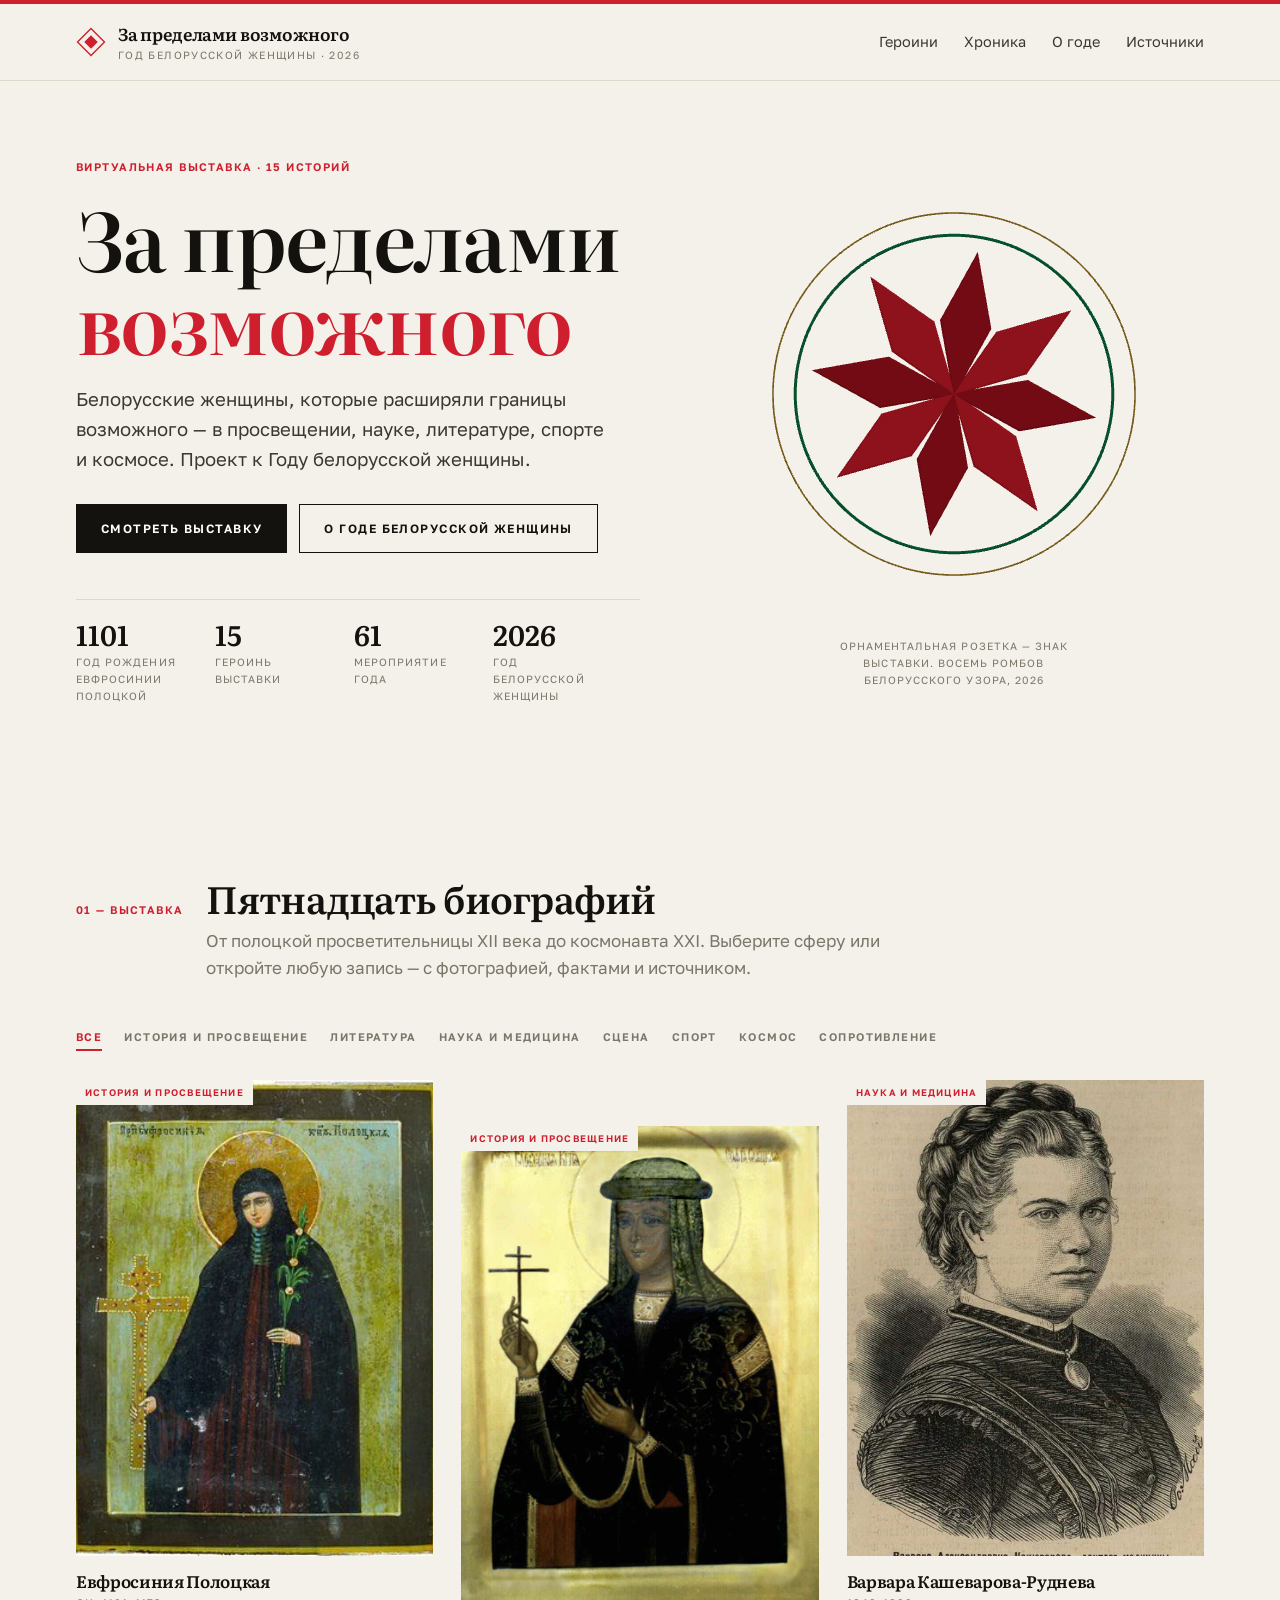
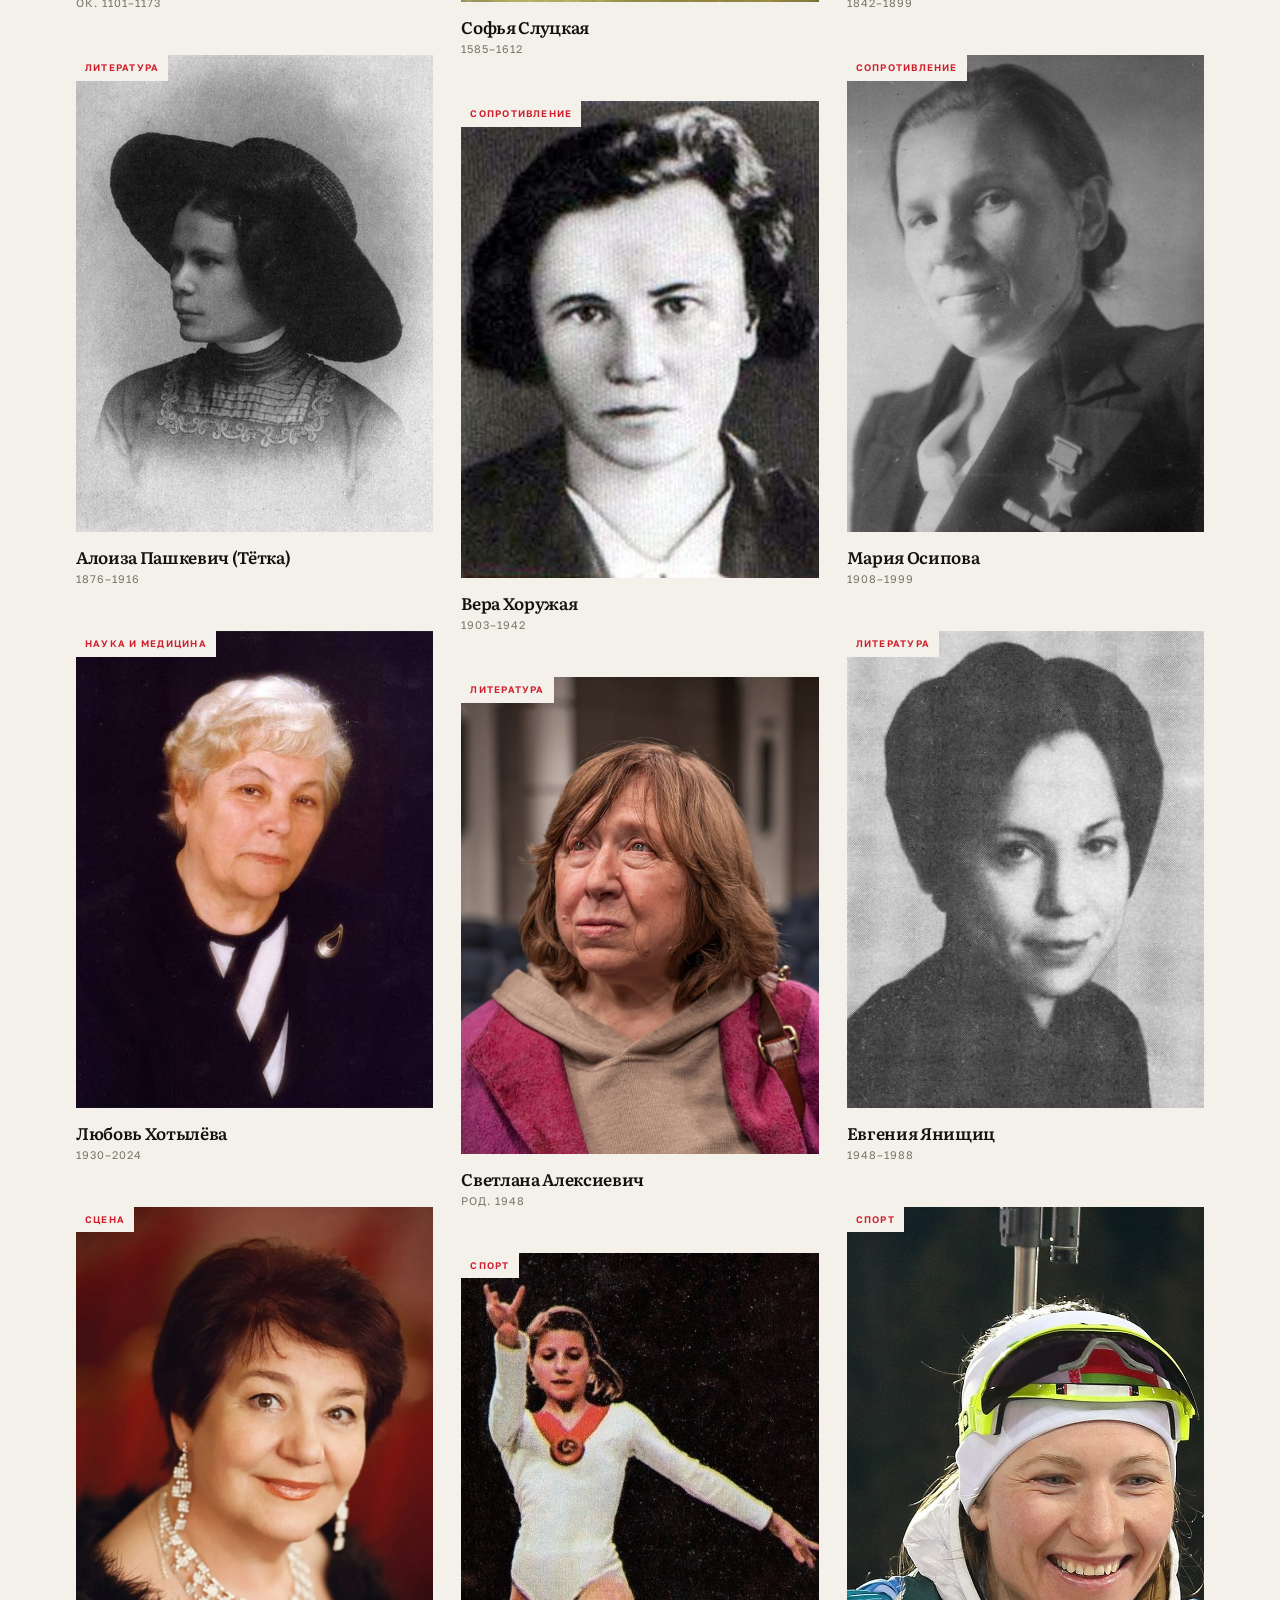
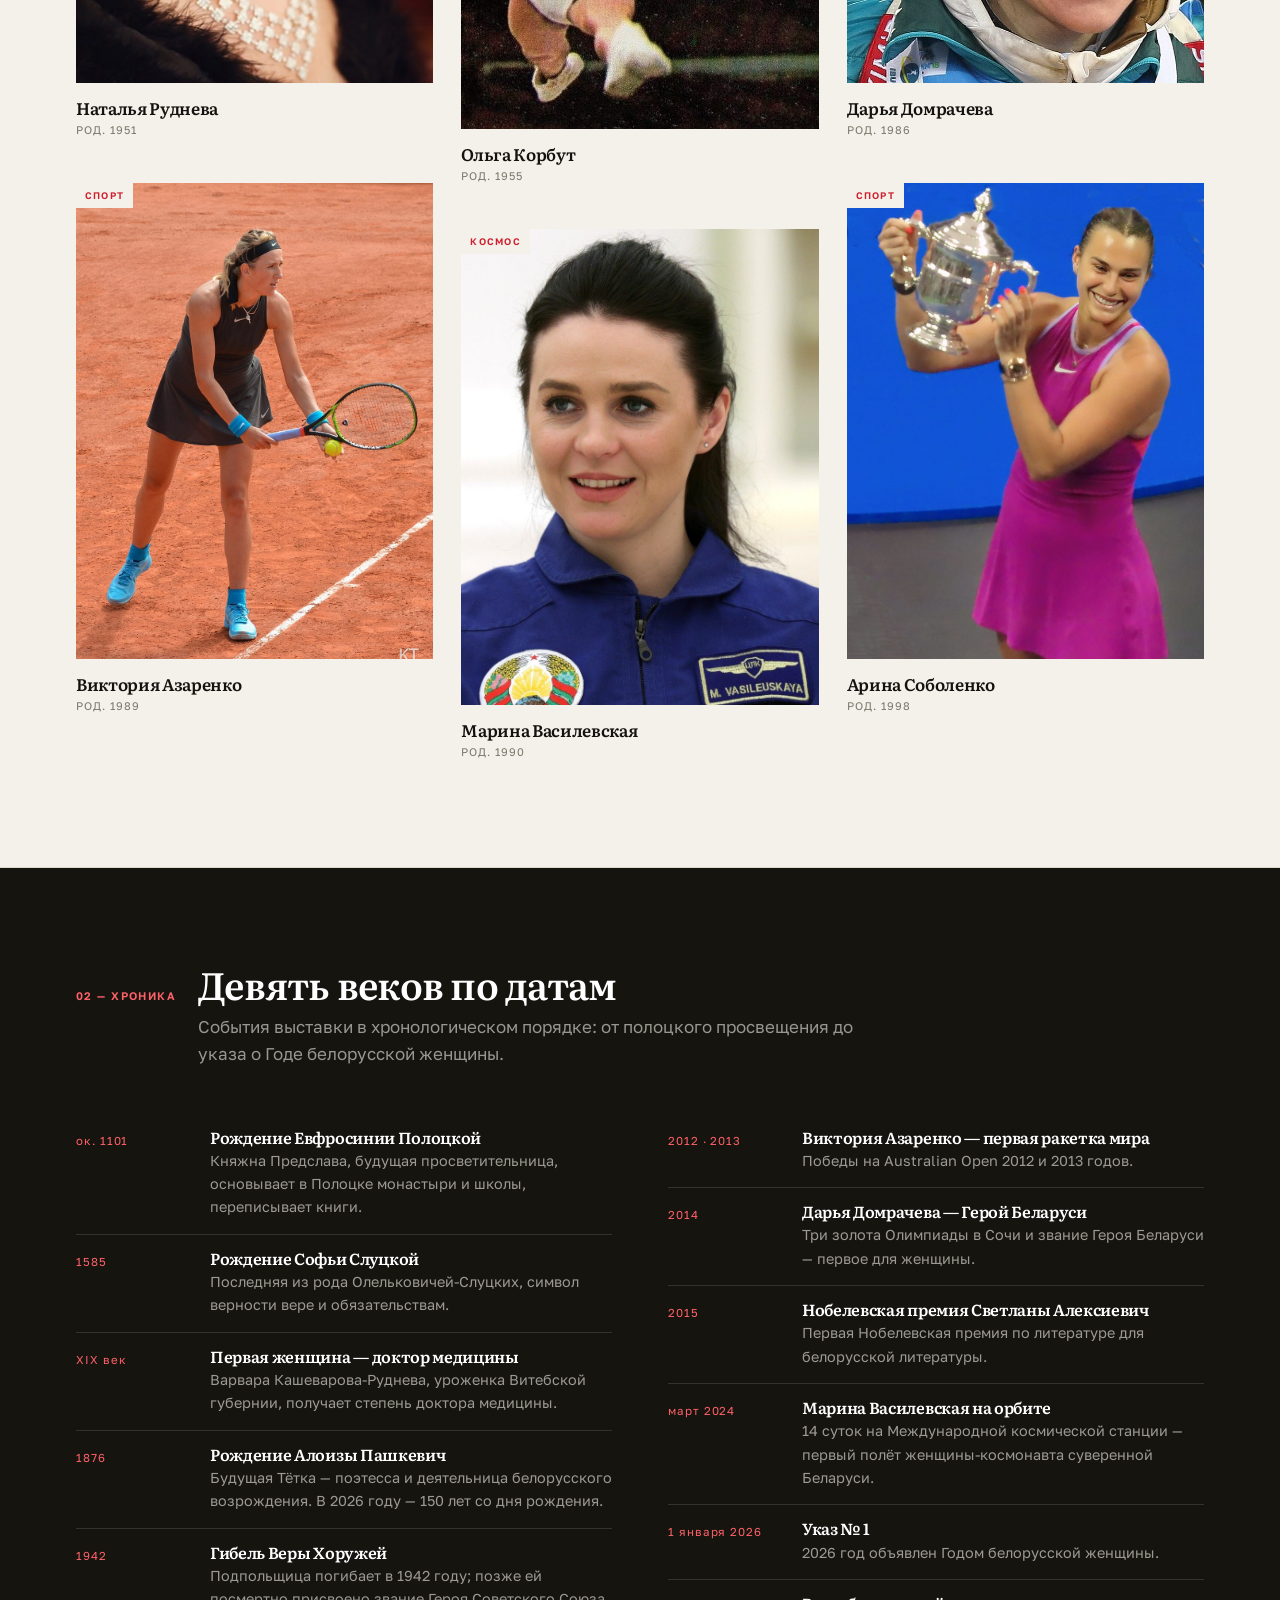
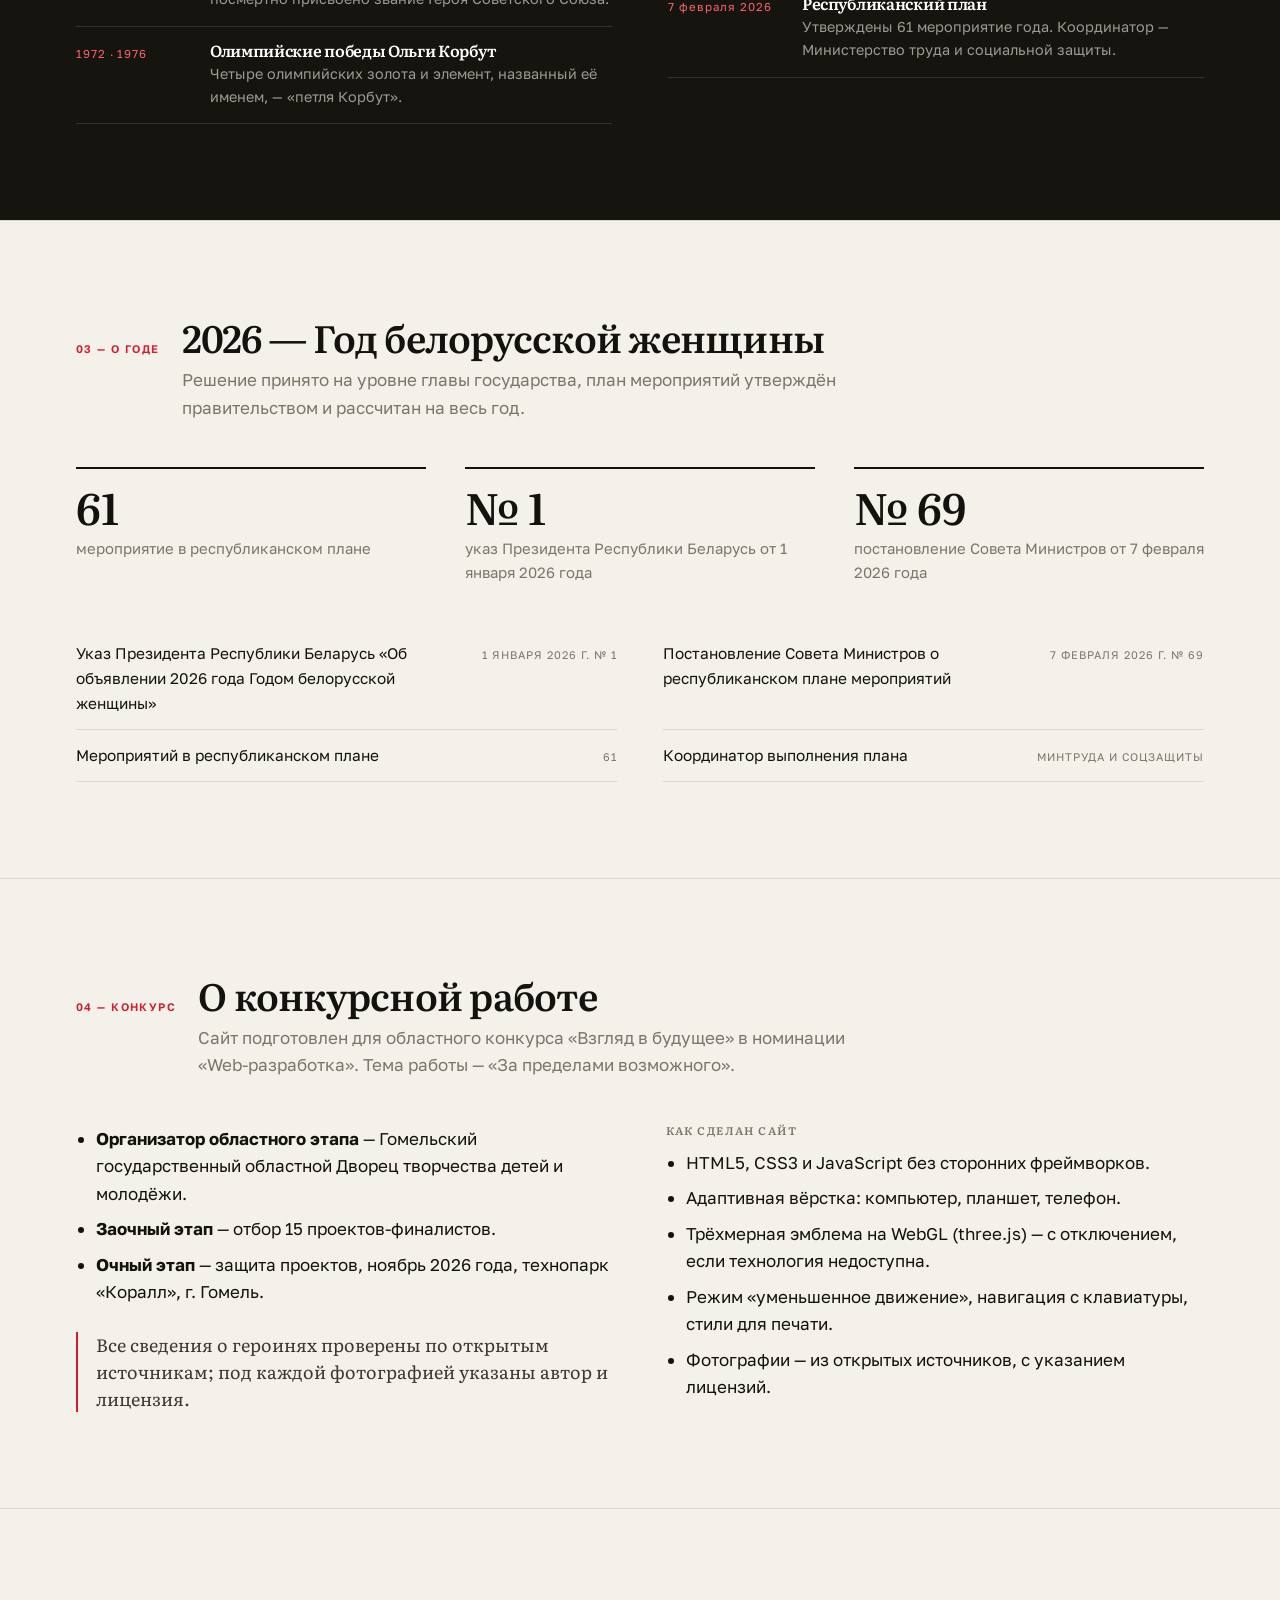
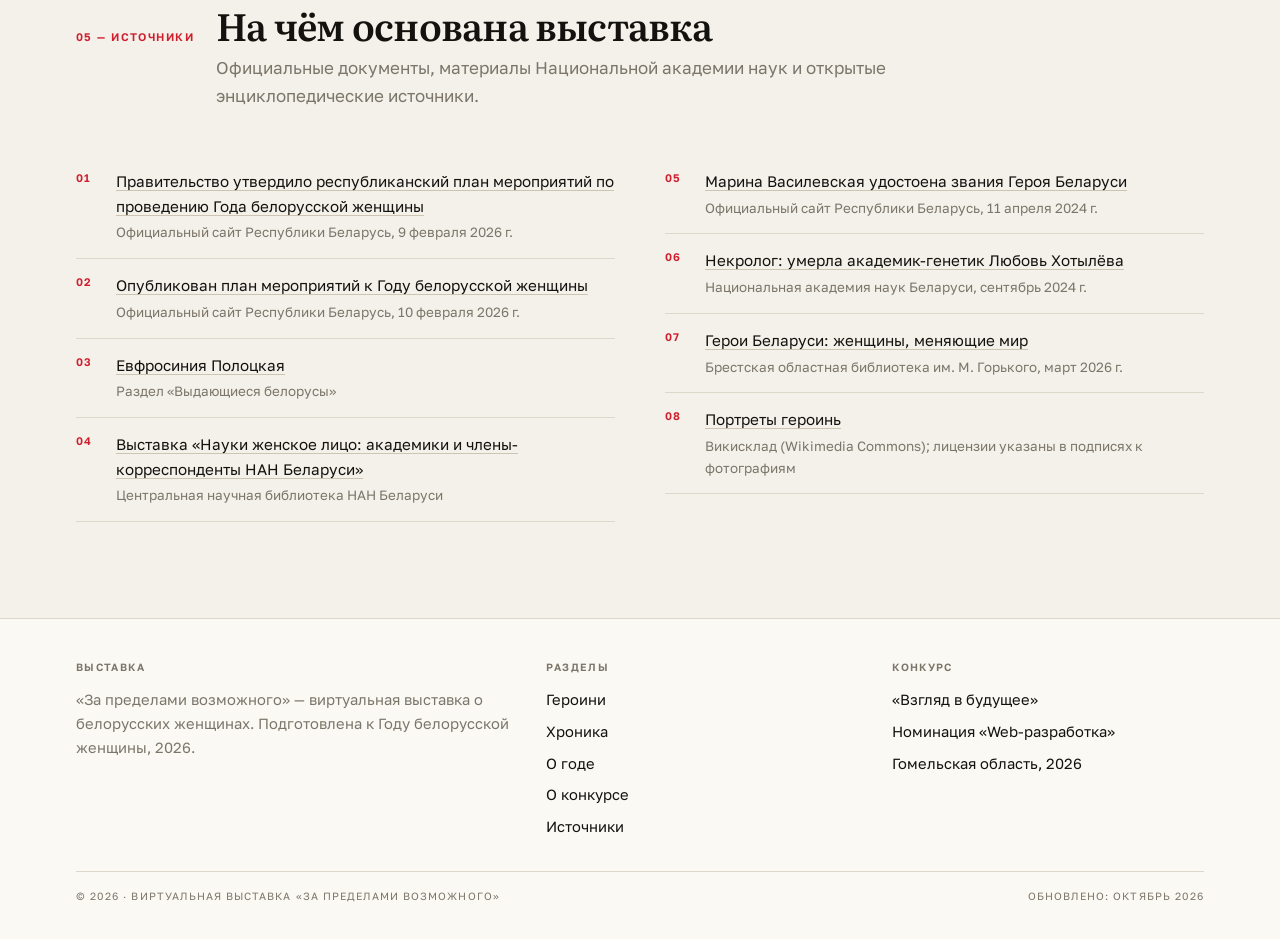
==== commit 060b908e: "Новая версия: стена портретов, спокойная типографика Literata/Golos, 3D-знак выставки" ====
--- a/index.html
+++ b/index.html
@@ -3,306 +3,202 @@
 <head>
 <meta charset="utf-8">
 <meta name="viewport" content="width=device-width, initial-scale=1">
-<meta name="theme-color" content="#f7f3ec">
-<title>За пределами возможного · Год белорусской женщины — 2026</title>
-<meta name="description" content="Образовательный веб-проект о белорусских женщинах, которые выходили за пределы возможного: от Евфросинии Полоцкой до Марины Василевской. Посвящён Году белорусской женщины (2026).">
-<meta name="author" content="Конкурсная работа · номинация «Web-разработка»">
+<meta name="theme-color" content="#f4f1ea">
+<title>За пределами возможного — белорусские женщины, изменившие представление о возможном</title>
+<meta name="description" content="Виртуальная выставка к Году белорусской женщины: 15 биографий — от Евфросинии Полоцкой до Марины Василевской. Конкурс «Взгляд в будущее», номинация «Web-разработка».">
+<meta name="author" content="Областной конкурс «Взгляд в будущее», номинация «Web-разработка»">
 <meta property="og:type" content="website">
-<meta property="og:title" content="За пределами возможного · Год белорусской женщины">
-<meta property="og:description" content="Истории белорусских женщин, изменивших представление о возможном. 2026 — Год белорусской женщины.">
+<meta property="og:title" content="За пределами возможного — белорусские женщины">
+<meta property="og:description" content="15 биографий к Году белорусской женщины. 2026.">
 <meta property="og:locale" content="ru_RU">
 <link rel="icon" href="assets/favicon.svg" type="image/svg+xml">
 <link rel="preconnect" href="https://fonts.googleapis.com">
 <link rel="preconnect" href="https://fonts.gstatic.com" crossorigin>
-<link href="https://fonts.googleapis.com/css2?family=Cormorant+Garamond:ital,wght@0,400;0,500;0,600;0,700;1,400;1,500&family=Manrope:wght@300;400;500;600;700;800&display=swap" rel="stylesheet">
+<link href="https://fonts.googleapis.com/css2?family=Literata:ital,wght@0,400;0,600;0,700;1,400&family=Golos+Text:wght@400;500;600;700&display=swap" rel="stylesheet">
 <link rel="stylesheet" href="css/style.css">
 </head>
 <body>
 
-<div class="flag-bar" aria-hidden="true"></div>
-
-<div class="preloader" id="preloader" aria-hidden="true">
-  <div class="preloader-mark"><span></span><span></span><span></span><span></span></div>
-  <p>Год белорусской женщины · 2026</p>
-</div>
-
-<div class="cursor-glow" id="cursorGlow" aria-hidden="true"></div>
-<div class="scroll-progress" id="scrollProgress" aria-hidden="true"></div>
-
-<header class="site-header" id="siteHeader">
-  <div class="wrap header-inner">
-    <a class="brand" href="#top" aria-label="Наверх">
-      <span class="brand-mark" aria-hidden="true">
-        <svg viewBox="0 0 40 40" width="34" height="34"><path d="M20 3 L37 20 L20 37 L3 20 Z" fill="none" stroke="currentColor" stroke-width="1.6"/><path d="M20 12 L28 20 L20 28 L12 20 Z" fill="currentColor" opacity=".85"/></svg>
-      </span>
-      <span class="brand-text"><b>За пределами возможного</b><i>Год белорусской женщины</i></span>
+<a class="skip" href="#content">Перейти к содержанию</a>
+<div class="ribbon" aria-hidden="true"></div>
+
+<header class="head">
+  <div class="shell head__in">
+    <a class="logo" href="#top">
+      <svg width="30" height="30" viewBox="0 0 40 40" aria-hidden="true"><path d="M20 2 L38 20 L20 38 L2 20 Z" fill="none" stroke="currentColor" stroke-width="1.8"/><path d="M20 11 L29 20 L20 29 L11 20 Z" fill="currentColor"/></svg>
+      <span><b>За пределами возможного</b><i>Год белорусской женщины · 2026</i></span>
     </a>
-    <nav class="site-nav" id="siteNav" aria-label="Основная навигация">
-      <a href="#about-year">О годе</a>
+    <button class="burger" id="burger" type="button" aria-label="Меню" aria-expanded="false" aria-controls="menu"><span></span><span></span><span></span></button>
+    <nav class="menu" id="menu" aria-label="Навигация">
       <a href="#heroines">Героини</a>
-      <a href="#timeline">Время</a>
-      <a href="#legacy">Наследие</a>
-      <a href="#about">О проекте</a>
+      <a href="#chronicle">Хроника</a>
+      <a href="#year">О годе</a>
+      <a href="#sources">Источники</a>
     </nav>
-    <button class="burger" id="burger" aria-label="Открыть меню" aria-expanded="false" aria-controls="siteNav">
-      <span></span><span></span><span></span>
-    </button>
   </div>
 </header>
 
-<main>
-
-  <section class="hero" id="top">
-    <canvas class="hero-canvas" id="heroCanvas" aria-hidden="true"></canvas>
-    <div class="hero-glow" aria-hidden="true"></div>
-    <div class="hero-grid-overlay" aria-hidden="true"></div>
-    <div class="cornflower cornflower-hero" aria-hidden="true"></div>
-    <div class="wrap hero-inner">
-      <p class="hero-kicker reveal">Республика Беларусь · 2026 · Год белорусской женщины</p>
-      <h1 class="hero-title">
-        <span class="line reveal">За пределами</span>
-        <span class="line grad reveal">возможного</span>
-      </h1>
-      <p class="hero-lead reveal">В год, объявленный Годом белорусской женщины, мы собрали истории тех, для кого не существовало слова «невозможно».</p>
-      <p class="hero-typed reveal" aria-live="off">Она может быть <span id="typed" class="typed"></span><span class="caret" aria-hidden="true"></span></p>
-      <div class="hero-actions reveal">
-        <a class="btn btn-primary" href="#heroines">Открыть галерею героинь</a>
-        <a class="btn btn-ghost" href="#about-year">О Годе белорусской женщины</a>
-      </div>
-      <ul class="hero-stats reveal">
-        <li><b>1101</b><span>год рождения Евфросинии Полоцкой</span></li>
-        <li><b>61</b><span>мероприятие в республиканском плане</span></li>
-        <li><b>15</b><span>героинь в этом проекте</span></li>
-        <li><b>2026</b><span>Год белорусской женщины</span></li>
-      </ul>
-    </div>
-    <a class="scroll-cue" href="#about-year" aria-label="Листать вниз"><span></span></a>
-  </section>
-
-  <section class="section" id="about-year">
-    <div class="wrap">
-      <header class="section-head reveal">
-        <p class="eyebrow">Основание</p>
-        <h2>2026 — Год белорусской женщины</h2>
-        <div class="ornament-rule" aria-hidden="true"></div>
-        <p class="section-lead">Указом Президента Республики Беларусь от 1 января 2026 года №1 2026 год объявлен Годом белорусской женщины. Республиканский план мероприятий, утверждённый постановлением Совета Министров от 7 февраля 2026 года №69, включает 61 мероприятие.</p>
-      </header>
-
-      <div class="facts-grid">
-        <article class="fact-card reveal">
-          <span class="fact-index">01</span>
-          <h3>Указ №1</h3>
-          <p class="fact-date">1 января 2026</p>
-          <p>Президент Республики Беларусь подписал Указ «Об объявлении 2026 года Годом белорусской женщины».</p>
-        </article>
-        <article class="fact-card reveal">
-          <span class="fact-index">02</span>
-          <h3>Постановление №69</h3>
-          <p class="fact-date">7 февраля 2026</p>
-          <p>Совет Министров утвердил республиканский план мероприятий. Координатор — Министерство труда и социальной защиты.</p>
-        </article>
-        <article class="fact-card reveal">
-          <span class="fact-index">03</span>
-          <h3>61 мероприятие</h3>
-          <p class="fact-date">в течение года</p>
-          <p>Информационные, спортивные, культурные и правовые инициативы по всей стране — от районов до республиканского уровня.</p>
-        </article>
-        <article class="fact-card reveal">
-          <span class="fact-index">04</span>
-          <h3>Бренд года</h3>
-          <p class="fact-date">медиакампания</p>
-          <p>Создание и продвижение бренда «Белорусская женщина», запуск «Женского радио» в интернете, тематические медиапроекты.</p>
-        </article>
-        <article class="fact-card reveal">
-          <span class="fact-index">05</span>
-          <h3>Онлайн-проекты</h3>
-          <p class="fact-date">#белоруска21века</p>
-          <p>Медиапроекты в социальных сетях и цифровая платформа «Лицом к истории: женский путь Беларуси».</p>
-        </article>
-        <article class="fact-card reveal">
-          <span class="fact-index">06</span>
-          <h3>Форумы и диалог</h3>
-          <p class="fact-date">республика и мир</p>
-          <p>Республиканские и международные форумы о роли женщин в устойчивом развитии, бизнесе, сохранении мира и семейных ценностей.</p>
-        </article>
-      </div>
-
-      <figure class="doc-card reveal">
-        <div class="doc-quote-mark" aria-hidden="true">«</div>
-        <blockquote>
-          <p>Год белорусской женщины — это признание вклада женщин в развитие страны, поддержка их здоровья, социального статуса и профессиональной реализации.</p>
-        </blockquote>
-        <figcaption>По материалам республиканского плана мероприятий, 2026</figcaption>
-      </figure>
-    </div>
-  </section>
-
-  <section class="section section-alt" id="heroines">
-    <div class="wrap">
-      <header class="section-head reveal">
-        <p class="eyebrow">Галерея</p>
-        <h2>Героини, изменившие представление о возможном</h2>
-        <div class="ornament-rule" aria-hidden="true"></div>
-        <p class="section-lead">От полоцкой просветительницы XII века до космонавта XXI. Выберите сферу — и откройте историю.</p>
-      </header>
-      <div class="filters" id="filters" role="group" aria-label="Фильтр героинь по сфере"></div>
-      <div class="heroines-grid" id="heroinesGrid"></div>
-      <p class="grid-note" id="heroinesEmpty" hidden>В этой категории пока нет героинь.</p>
-    </div>
-  </section>
-
-  <section class="section" id="timeline">
-    <div class="wrap">
-      <header class="section-head reveal">
-        <p class="eyebrow">Лента времени</p>
-        <h2>Путь белорусской женщины сквозь века</h2>
-        <div class="ornament-rule" aria-hidden="true"></div>
-      </header>
-      <ol class="timeline">
-        <li class="timeline-item reveal">
-          <span class="timeline-year">XII век</span>
-          <div class="timeline-body"><h3>Полоцкое просвещение</h3><p>Евфросиния Полоцкая основывает монастыри и школы, переписывает книги и превращает Полоцк в центр образования.</p></div>
-        </li>
-        <li class="timeline-item reveal">
-          <span class="timeline-year">1585–1612</span>
-          <div class="timeline-body"><h3>Софья Слуцкая</h3><p>Княгиня, вошедшая в историю как защитница православия и символ верности своему народу.</p></div>
-        </li>
-        <li class="timeline-item reveal">
-          <span class="timeline-year">XIX век</span>
-          <div class="timeline-body"><h3>Первая женщина — доктор медицины</h3><p>Уроженка Витебщины Варвара Кашеварова-Руднева получает степень доктора медицины и открывает путь женщинам в науку.</p></div>
-        </li>
-        <li class="timeline-item reveal">
-          <span class="timeline-year">1876</span>
-          <div class="timeline-body"><h3>Рождение Тётки</h3><p>Алоиза Пашкевич, будущая поэтесса и деятельница белорусского возрождения. В 2026 году — 150 лет со дня её рождения.</p></div>
-        </li>
-        <li class="timeline-item reveal">
-          <span class="timeline-year">1942</span>
-          <div class="timeline-body"><h3>Мужество сопротивления</h3><p>Подвиг подпольщицы Веры Хоружей; позже ей посмертно присвоено звание Героя Советского Союза.</p></div>
-        </li>
-        <li class="timeline-item reveal">
-          <span class="timeline-year">1972 · 1976</span>
-          <div class="timeline-body"><h3>Ольга Корбут</h3><p>Четыре олимпийских золота и элемент, названный её именем, — «петля Корбут».</p></div>
-        </li>
-        <li class="timeline-item reveal">
-          <span class="timeline-year">2012 · 2013</span>
-          <div class="timeline-body"><h3>Виктория Азаренко</h3><p>Первая ракетка мира и двукратная победительница Australian Open.</p></div>
-        </li>
-        <li class="timeline-item reveal">
-          <span class="timeline-year">2014</span>
-          <div class="timeline-body"><h3>Дарья Домрачева</h3><p>Три золота Олимпиады в Сочи и звание Героя Беларуси — первая женщина в истории награды.</p></div>
-        </li>
-        <li class="timeline-item reveal">
-          <span class="timeline-year">2015</span>
-          <div class="timeline-body"><h3>Светлана Алексиевич</h3><p>Нобелевская премия по литературе — первая для белорусской литературы.</p></div>
-        </li>
-        <li class="timeline-item reveal">
-          <span class="timeline-year">Март 2024</span>
-          <div class="timeline-body"><h3>Марина Василевская</h3><p>14 суток на Международной космической станции. Первая женщина-космонавт в истории суверенной Беларуси.</p></div>
-        </li>
-        <li class="timeline-item reveal timeline-highlight">
-          <span class="timeline-year">1 января 2026</span>
-          <div class="timeline-body"><h3>Указ №1</h3><p>2026 год официально объявлен Годом белорусской женщины.</p></div>
-        </li>
-        <li class="timeline-item reveal timeline-highlight">
-          <span class="timeline-year">7 февраля 2026</span>
-          <div class="timeline-body"><h3>Республиканский план</h3><p>Утверждены 61 мероприятие года. Координатор — Министерство труда и социальной защиты.</p></div>
-        </li>
-      </ol>
-    </div>
-  </section>
-
-  <section class="section section-alt" id="legacy">
-    <span class="cornflower cornflower-legacy" aria-hidden="true"></span>
-    <div class="wrap">
-      <header class="section-head reveal">
-        <p class="eyebrow">Наследие</p>
-        <h2>Возможное — это только начало</h2>
-        <div class="ornament-rule" aria-hidden="true"></div>
-      </header>
-      <div class="counters">
-        <div class="counter reveal"><b data-count="61">61</b><span>мероприятие республиканского плана</span></div>
-        <div class="counter reveal"><b data-count="22">22</b><span>женщины Беларуси — Герои Социалистического Труда</span></div>
-        <div class="counter reveal"><b data-count="4">4</b><span>олимпийских золота Дарьи Домрачевой</span></div>
-        <div class="counter reveal"><b data-count="1">1</b><span>первая женщина-космонавт Беларуси</span></div>
-      </div>
-      <blockquote class="manifesto reveal">
-        <p>«Невозможно» — это всего лишь точка, из которой начинается путь.</p>
-      </blockquote>
-    </div>
-  </section>
-
-  <section class="section" id="about">
-    <div class="wrap">
-      <header class="section-head reveal">
-        <p class="eyebrow">О проекте</p>
-        <h2>Конкурсная работа</h2>
-        <div class="ornament-rule" aria-hidden="true"></div>
-      </header>
-      <div class="about-grid">
-        <div class="about-text reveal">
-          <p>Сайт создан для областного конкурса «Взгляд в будущее» в номинации «Web-разработка». Тема конкурсной работы — «За пределами возможного»; проект посвящён Году белорусской женщины и рассказывает о женщинах Беларуси, которые расширяли границы возможного.</p>
-          <ul class="about-list">
-            <li>Заочный этап — отбор 15 проектов-финалистов.</li>
-            <li>Очный этап — защита проекта, ноябрь 2026 года, технопарк «Коралл», Гомель.</li>
-            <li>Организатор областного этапа — Гомельский государственный областной Дворец творчества детей и молодёжи.</li>
+<main id="content">
+  <span id="top"></span>
+
+  <section class="hero">
+    <div class="shell hero__grid">
+      <div>
+        <p class="caps kicker">Виртуальная выставка · 15 историй</p>
+        <h1>За пределами <em>возможного</em></h1>
+        <p class="hero__lead">Белорусские женщины, которые расширяли границы возможного — в просвещении, науке, литературе, спорте и космосе. Проект к Году белорусской женщины.</p>
+        <div class="hero__actions">
+          <a class="btn" href="#heroines">Смотреть выставку</a>
+          <a class="btn btn--ghost" href="#year">О Годе белорусской женщины</a>
+        </div>
+        <div class="stats">
+          <div><b>1101</b><span>год рождения Евфросинии Полоцкой</span></div>
+          <div><b>15</b><span>героинь выставки</span></div>
+          <div><b>61</b><span>мероприятие Года</span></div>
+          <div><b>2026</b><span>год белорусской женщины</span></div>
+        </div>
+      </div>
+      <div class="hero__visual">
+        <canvas class="hero__canvas" id="starCanvas" aria-hidden="true"></canvas>
+        <p class="hero__caption">Орнаментальная розетка — знак выставки. Восемь ромбов белорусского узора, 2026</p>
+      </div>
+    </div>
+  </section>
+
+  <section class="section" id="heroines">
+    <div class="shell">
+      <div class="sec-head">
+        <p class="caps idx">01 — выставка</p>
+        <div>
+          <h2>Пятнадцать биографий</h2>
+          <p>От полоцкой просветительницы XII века до космонавта XXI. Выберите сферу или откройте любую запись — с фотографией, фактами и источником.</p>
+        </div>
+      </div>
+      <div class="filter" id="filter" role="group" aria-label="Фильтр по сферам"></div>
+      <div class="wall" id="wall"></div>
+    </div>
+  </section>
+
+  <section class="section dark" id="chronicle">
+    <div class="shell">
+      <div class="sec-head">
+        <p class="caps idx">02 — хроника</p>
+        <div>
+          <h2>Девять веков по датам</h2>
+          <p>События выставки в хронологическом порядке: от полоцкого просвещения до указа о Годе белорусской женщины.</p>
+        </div>
+      </div>
+      <ol class="chronicle" id="chronicleList"></ol>
+    </div>
+  </section>
+
+  <section class="section" id="year">
+    <div class="shell">
+      <div class="sec-head">
+        <p class="caps idx">03 — о годе</p>
+        <div>
+          <h2>2026 — Год белорусской женщины</h2>
+          <p>Решение принято на уровне главы государства, план мероприятий утверждён правительством и рассчитан на весь год.</p>
+        </div>
+      </div>
+      <div class="numbers">
+        <div class="number"><b>61</b><span>мероприятие в республиканском плане</span></div>
+        <div class="number"><b>№ 1</b><span>указ Президента Республики Беларусь от 1 января 2026 года</span></div>
+        <div class="number"><b>№ 69</b><span>постановление Совета Министров от 7 февраля 2026 года</span></div>
+      </div>
+      <dl class="docs" id="docsList"></dl>
+    </div>
+  </section>
+
+  <section class="section" id="competition">
+    <div class="shell">
+      <div class="sec-head">
+        <p class="caps idx">04 — конкурс</p>
+        <div>
+          <h2>О конкурсной работе</h2>
+          <p>Сайт подготовлен для областного конкурса «Взгляд в будущее» в номинации «Web-разработка». Тема работы — «За пределами возможного».</p>
+        </div>
+      </div>
+      <div class="cols">
+        <div>
+          <ul class="list">
+            <li><strong>Организатор областного этапа</strong> — Гомельский государственный областной Дворец творчества детей и молодёжи.</li>
+            <li><strong>Заочный этап</strong> — отбор 15 проектов-финалистов.</li>
+            <li><strong>Очный этап</strong> — защита проектов, ноябрь 2026 года, технопарк «Коралл», г. Гомель.</li>
           </ul>
-        </div>
-        <div class="tech-card reveal">
-          <h3>Как сделан сайт</h3>
-          <ul>
-            <li>HTML5, CSS3 и JavaScript без сторонних фреймворков</li>
-            <li>Адаптивная вёрстка: компьютер, планшет, телефон</li>
-            <li>Анимации на CSS и Canvas, поддержка режима «уменьшенное движение»</li>
-            <li>Доступность: семантическая разметка, клавиатурная навигация, ARIA</li>
-            <li>Проверенные источники и отсутствие неработающих ссылок</li>
+          <p class="note" style="margin-top:26px">Все сведения о героинях проверены по открытым источникам; под каждой фотографией указаны автор и лицензия.</p>
+        </div>
+        <div>
+          <h3 class="caps" style="color:var(--ink-3);margin-bottom:12px">Как сделан сайт</h3>
+          <ul class="list">
+            <li>HTML5, CSS3 и JavaScript без сторонних фреймворков.</li>
+            <li>Адаптивная вёрстка: компьютер, планшет, телефон.</li>
+            <li>Трёхмерная эмблема на WebGL (three.js) — с отключением, если технология недоступна.</li>
+            <li>Режим «уменьшенное движение», навигация с клавиатуры, стили для печати.</li>
+            <li>Фотографии — из открытых источников, с указанием лицензий.</li>
           </ul>
         </div>
       </div>
-      <div class="sources reveal">
-        <h3>Источники</h3>
+    </div>
+  </section>
+
+  <section class="section" id="sources">
+    <div class="shell">
+      <div class="sec-head">
+        <p class="caps idx">05 — источники</p>
+        <div>
+          <h2>На чём основана выставка</h2>
+          <p>Официальные документы, материалы Национальной академии наук и открытые энциклопедические источники.</p>
+        </div>
+      </div>
+      <ol class="sources" id="sourcesList"></ol>
+    </div>
+  </section>
+</main>
+
+<footer class="foot">
+  <div class="shell">
+    <div class="foot__grid">
+      <div>
+        <h4>Выставка</h4>
+        <p class="muted" style="font-size:.92rem;margin:0">«За пределами возможного» — виртуальная выставка о белорусских женщинах. Подготовлена к Году белорусской женщины, 2026.</p>
+      </div>
+      <div>
+        <h4>Разделы</h4>
         <ul>
-          <li><a href="https://www.belarus.by/ru/government/events/pravitelstvo-utverdilo-respublikanskij-plan-meroprijatij-po-provedeniju-goda-belorusskoj-zhenschiny_i_207630.html" target="_blank" rel="noopener">Правительство утвердило республиканский план мероприятий по проведению Года белорусской женщины</a></li>
-          <li><a href="https://www.belarus.by/ru/press-center/press-release/chego-zhdat-beloruskam-v-etom-godu-opublikovan-plan-meroprijatij-k-godu-belorusskoj-zhenschiny_i_207680.html" target="_blank" rel="noopener">Чего ждать белорускам в этом году? Опубликован план мероприятий к Году белорусской женщины</a></li>
-          <li><a href="https://www.belarus.by/ru/about-belarus/famous-belarusians/euphrosyne-of-polotsk" target="_blank" rel="noopener">Евфросиния Полоцкая — выдающиеся белорусы</a></li>
-          <li><a href="https://csl.bas-net.by/vystavka-nauki-zhenskoe-liczo-akademiki-i-chleny-korrespondenty-nan-belarusi/" target="_blank" rel="noopener">Выставка «Науки женское лицо: академики и члены-корреспонденты НАН Беларуси»</a></li>
+          <li><a href="#heroines">Героини</a></li>
+          <li><a href="#chronicle">Хроника</a></li>
+          <li><a href="#year">О годе</a></li>
+          <li><a href="#competition">О конкурсе</a></li>
+          <li><a href="#sources">Источники</a></li>
         </ul>
       </div>
-    </div>
-  </section>
-
-</main>
-
-<footer class="site-footer">
-  <div class="flag-ribbon" style="margin-left:24px" aria-hidden="true"></div>
-  <div class="wrap footer-inner">
-    <div class="footer-brand">
-      <span class="brand-mark small" aria-hidden="true">
-        <svg viewBox="0 0 40 40" width="28" height="28"><path d="M20 3 L37 20 L20 37 L3 20 Z" fill="none" stroke="currentColor" stroke-width="1.6"/><path d="M20 12 L28 20 L20 28 L12 20 Z" fill="currentColor" opacity=".85"/></svg>
-      </span>
-      <span>За пределами возможного</span>
-    </div>
-    <nav class="footer-nav" aria-label="Навигация в подвале">
-      <a href="#about-year">О годе</a>
-      <a href="#heroines">Героини</a>
-      <a href="#timeline">Время</a>
-      <a href="#legacy">Наследие</a>
-      <a href="#about">О проекте</a>
-    </nav>
-    <p class="footer-note">Рэспубліка Беларусь · © 2026 · Образовательный проект к Году белорусской женщины · областной конкурс «Взгляд в будущее», номинация «Web-разработка»</p>
+      <div>
+        <h4>Конкурс</h4>
+        <ul>
+          <li>«Взгляд в будущее»</li>
+          <li>Номинация «Web-разработка»</li>
+          <li>Гомельская область, 2026</li>
+        </ul>
+      </div>
+    </div>
+    <div class="foot__bottom">
+      <span>© 2026 · Виртуальная выставка «За пределами возможного»</span>
+      <span>Обновлено: октябрь 2026</span>
+    </div>
   </div>
 </footer>
 
-<button class="to-top" id="toTop" aria-label="Наверх">↑</button>
-
-<div class="modal" id="modal" aria-hidden="true" role="dialog" aria-modal="true" aria-labelledby="modalTitle">
-  <div class="modal-backdrop" data-close></div>
-  <div class="modal-card" role="document">
-    <button class="modal-close" data-close aria-label="Закрыть">×</button>
-    <div class="modal-body" id="modalBody"></div>
+<div class="modal" id="modal" hidden>
+  <div class="modal__veil" data-close></div>
+  <div class="modal__card" role="dialog" aria-modal="true" aria-labelledby="modalTitle">
+    <button class="modal__close" type="button" data-close aria-label="Закрыть">×</button>
+    <figure class="modal__photo" id="modalPhoto"></figure>
+    <div class="modal__body" id="modalBody"></div>
   </div>
 </div>
 
-<noscript><div class="wrap" style="padding:2rem 0">Для работы галереи героинь включите JavaScript.</div></noscript>
+<noscript><div class="shell" style="padding:20px 0"><p>Для просмотра выставки включите JavaScript. Ниже — раздел «Хроника», где перечислены все героини по датам.</p></div></noscript>
 
 <script src="js/vendor/three.min.js"></script>
 <script src="js/data.js"></script>
--- a/css/style.css
+++ b/css/style.css
@@ -1,390 +1,239 @@
-/* ============================================================
-   «За пределами возможного» — Год белорусской женщины, 2026
-   Светлая тема. Белорусская символика: цвета флага, орнамент, васильки.
-   ============================================================ */
+/* =====================================================================
+   «За пределами возможного» · виртуальная выставка · 2026
+   Оформление: бумага, крупные портреты, один акцентный цвет.
+   Шрифты: Literata (заголовки) + Golos Text (текст).
+   ===================================================================== */
 
 :root{
-  --bg:#f7f3ec;
-  --bg-2:#ffffff;
-  --bg-alt:#f1ebe1;
-  --surface:#ffffff;
-  --surface-2:#fffdf9;
-  --line:rgba(29,26,36,.13);
-  --line-soft:rgba(29,26,36,.07);
-  --text:#1d1a24;
-  --text-2:#3a3546;
-  --muted:#6f6879;
-  --red:#d22730;
-  --red-2:#b3161e;
-  --green:#00843d;
-  --green-2:#006b31;
-  --gold:#c9a227;
-  --gold-2:#a9821a;
-  --blue:#4a63c8;
-  --grad:linear-gradient(120deg,#d22730,#e0632f 55%,#c9a227);
-  --grad-flag:linear-gradient(115deg,#d22730 0%,#e0413a 36%,#2f9440 72%,#00843d 100%);
-  --grad-soft:linear-gradient(120deg,rgba(210,39,48,.10),rgba(201,162,39,.10),rgba(0,132,61,.10));
-  --radius:20px;
-  --shadow:0 26px 60px -30px rgba(60,40,20,.45);
-  --shadow-soft:0 16px 40px -26px rgba(60,40,20,.35);
-  --serif:'Cormorant Garamond',Georgia,'Times New Roman',serif;
-  --sans:'Manrope',system-ui,-apple-system,'Segoe UI',Roboto,Arial,sans-serif;
-  --wrap:1180px;
+  --paper:#f4f1ea;
+  --paper-2:#fbf9f4;
+  --paper-3:#eae5d9;
+  --ink:#13120f;
+  --ink-2:#3b382f;
+  --ink-3:#7c766a;
+  --line:#ded8ca;
+  --line-2:#cdc5b2;
+  --red:#cf1f2e;
+  --red-2:#a91622;
+  --green:#0d7a44;
+  --dark:#15140f;
+  --serif:'Literata',Georgia,'Times New Roman',serif;
+  --sans:'Golos Text',system-ui,-apple-system,Arial,sans-serif;
+  --maxw:1180px;
+  --gut:26px;
 }
 
 *,*::before,*::after{box-sizing:border-box}
-html{scroll-behavior:smooth}
+html{-webkit-text-size-adjust:100%;scroll-behavior:smooth}
 body{
-  margin:0;
-  background:var(--bg);
-  color:var(--text);
-  font-family:var(--sans);
-  font-size:17px;
-  line-height:1.65;
-  font-weight:400;
-  overflow-x:hidden;
+  margin:0;background:var(--paper);color:var(--ink);
+  font:400 17px/1.62 var(--sans);
   -webkit-font-smoothing:antialiased;
 }
-body::before{
-  content:"";
-  position:fixed;inset:0;z-index:0;pointer-events:none;
-  background:
-    radial-gradient(60vw 60vw at 10% -8%,rgba(210,39,48,.10),transparent 62%),
-    radial-gradient(52vw 52vw at 104% 2%,rgba(0,132,61,.11),transparent 58%),
-    radial-gradient(64vw 64vw at 50% 118%,rgba(201,162,39,.13),transparent 62%);
-}
-body::after{
-  content:"";position:fixed;inset:0;z-index:0;pointer-events:none;opacity:.06;
-  background-image:url("data:image/svg+xml,%3Csvg xmlns='http://www.w3.org/2000/svg' width='46' height='46' viewBox='0 0 46 46'%3E%3Cg fill='none' stroke='%23d22730'%3E%3Cpath d='M23 4 L42 23 L23 42 L4 23 Z'/%3E%3Cpath d='M23 14 L32 23 L23 32 L14 23 Z'/%3E%3C/g%3E%3C/svg%3E");
-}
-main,header,footer{position:relative;z-index:1}
-img,svg{display:block;max-width:100%}
-a{color:inherit;text-decoration:none}
-button{font-family:inherit}
-h1,h2,h3,h4{font-family:var(--serif);font-weight:600;line-height:1.08;margin:0 0 .5em}
+img{display:block;max-width:100%;height:auto}
+a{color:inherit}
+h1,h2,h3{font-family:var(--serif);font-weight:600;margin:0;line-height:1.08;letter-spacing:-.02em}
 p{margin:0 0 1em}
-::selection{background:rgba(210,39,48,.18);color:#1d1a24}
-
-.wrap{width:100%;max-width:var(--wrap);margin:0 auto;padding:0 24px}
-
-/* ---------- Флаговая лента (символика РБ) ---------- */
-.flag-bar{
-  position:fixed;top:0;left:0;right:0;height:6px;z-index:70;
-  background:linear-gradient(180deg,#d22730 0 66%,#00843d 66% 100%);
-  overflow:hidden;box-shadow:0 1px 6px rgba(29,26,36,.18);
-}
-.flag-bar::before{
-  content:"";position:absolute;left:0;top:0;bottom:0;width:150px;
-  background:#ffffff url("data:image/svg+xml,%3Csvg xmlns='http://www.w3.org/2000/svg' width='18' height='12' viewBox='0 0 18 12'%3E%3Cpath d='M9 1 L14 6 L9 11 L4 6 Z' fill='%23d22730'/%3E%3Cpath d='M0 3 L3 6 L0 9 L-3 6 Z' fill='%23d22730'/%3E%3Cpath d='M18 3 L21 6 L18 9 L15 6 Z' fill='%23d22730'/%3E%3C/svg%3E") repeat-x left center;
-}
-.flag-ribbon{height:6px;border-radius:3px;margin-bottom:26px;background:linear-gradient(180deg,#d22730 0 66%,#00843d 66% 100%);max-width:220px}
-
-/* ---------- Васильки ---------- */
-.cornflower{position:absolute;pointer-events:none;background:url("../assets/cornflower.svg") no-repeat center/contain;z-index:0}
-.cornflower-hero{width:160px;height:266px;right:5%;bottom:0;opacity:.5}
-.cornflower-legacy{width:130px;height:216px;right:3%;top:8%;opacity:.32}
-@media (max-width:900px){.cornflower-hero{width:110px;height:183px;right:2%;bottom:2%;opacity:.35}.cornflower-legacy{display:none}}
-
-/* ---------- Preloader ---------- */
-.preloader{
-  position:fixed;inset:0;z-index:1000;display:grid;place-content:center;justify-items:center;gap:22px;
-  background:radial-gradient(circle at 50% 40%,#ffffff,#f2ece1 72%);
-  transition:opacity .7s ease,visibility .7s ease;
-}
-.preloader.done{opacity:0;visibility:hidden}
-.preloader p{font-size:.82rem;letter-spacing:.28em;text-transform:uppercase;color:var(--muted);margin:0}
-.preloader-mark{position:relative;width:74px;height:74px;animation:spin 9s linear infinite}
-.preloader-mark span{position:absolute;inset:0;margin:auto;width:26px;height:26px;border:1.5px solid var(--red);transform:rotate(45deg);opacity:.9}
-.preloader-mark span:nth-child(2){width:46px;height:46px;border-color:var(--green);animation:pulse 1.6s ease-in-out infinite}
-.preloader-mark span:nth-child(3){width:66px;height:66px;border-color:var(--gold);opacity:.6}
-.preloader-mark span:nth-child(4){width:8px;height:8px;background:var(--red);border:0;box-shadow:0 0 18px 5px rgba(210,39,48,.4)}
-@keyframes spin{to{transform:rotate(360deg)}}
-@keyframes pulse{0%,100%{opacity:.25;transform:rotate(45deg) scale(.9)}50%{opacity:1;transform:rotate(45deg) scale(1.06)}}
-
-/* ---------- Cursor / progress ---------- */
-.cursor-glow{
-  position:fixed;top:0;left:0;width:420px;height:420px;margin:-210px 0 0 -210px;border-radius:50%;
-  background:radial-gradient(circle,rgba(210,39,48,.10),rgba(201,162,39,.07) 45%,transparent 70%);
-  pointer-events:none;z-index:2;opacity:0;transition:opacity .4s ease;mix-blend-mode:multiply;
-}
-.scroll-progress{position:fixed;top:6px;left:0;height:3px;width:0;z-index:60;background:var(--grad-flag);box-shadow:0 0 12px rgba(210,39,48,.35)}
-
-/* ---------- Header ---------- */
-.site-header{position:fixed;top:6px;left:0;right:0;z-index:50;transition:background .4s ease,backdrop-filter .4s ease,border-color .4s ease;border-bottom:1px solid transparent}
-.site-header.scrolled{background:rgba(247,243,236,.85);backdrop-filter:blur(16px);border-bottom-color:var(--line-soft)}
-.header-inner{display:flex;align-items:center;justify-content:space-between;gap:20px;min-height:76px}
-.brand{display:flex;align-items:center;gap:12px}
-.brand-mark{color:var(--red);display:grid;place-items:center;filter:drop-shadow(0 6px 12px rgba(210,39,48,.22))}
-.brand-text{display:flex;flex-direction:column;line-height:1.15}
-.brand-text b{font-family:var(--serif);font-size:1.06rem;font-weight:600;letter-spacing:.01em}
-.brand-text i{font-style:normal;font-size:.7rem;letter-spacing:.2em;text-transform:uppercase;color:var(--muted)}
-.site-nav{display:flex;gap:6px}
-.site-nav a{position:relative;padding:9px 14px;font-size:.9rem;color:var(--muted);border-radius:999px;transition:color .25s ease,background .25s ease}
-.site-nav a::after{content:"";position:absolute;left:50%;bottom:4px;width:0;height:1.5px;background:var(--grad-flag);transform:translateX(-50%);transition:width .3s ease}
-.site-nav a:hover,.site-nav a.active{color:var(--text)}
-.site-nav a.active{background:rgba(210,39,48,.08)}
-.site-nav a.active::after{width:22px}
-.burger{display:none;width:44px;height:44px;border:1px solid var(--line);border-radius:12px;background:var(--surface);cursor:pointer;position:relative}
-.burger span{position:absolute;left:12px;right:12px;height:1.6px;background:var(--text);transition:.3s ease}
-.burger span:nth-child(1){top:15px}
-.burger span:nth-child(2){top:21px}
-.burger span:nth-child(3){top:27px}
-.burger[aria-expanded="true"] span:nth-child(1){transform:translateY(6px) rotate(45deg)}
+button{font:inherit}
+::selection{background:rgba(207,31,46,.2)}
+:focus-visible{outline:2px solid var(--red);outline-offset:3px}
+
+.shell{width:100%;max-width:var(--maxw);margin:0 auto;padding:0 var(--gut)}
+.caps{font-size:11px;letter-spacing:.13em;text-transform:uppercase;font-weight:600}
+.muted{color:var(--ink-3)}
+.skip{position:absolute;left:-9999px;background:var(--ink);color:#fff;padding:10px 16px;z-index:99}
+.skip:focus{left:12px;top:12px}
+
+/* ---------- верхняя лента ---------- */
+.ribbon{height:4px;background:linear-gradient(180deg,var(--red) 0 66%,var(--green) 66% 100%)}
+
+/* ---------- шапка ---------- */
+.head{position:sticky;top:0;z-index:50;background:rgba(244,241,234,.92);backdrop-filter:blur(10px);border-bottom:1px solid var(--line)}
+.head__in{display:flex;align-items:center;justify-content:space-between;gap:24px;min-height:76px}
+.logo{display:flex;align-items:center;gap:12px;text-decoration:none}
+.logo svg{color:var(--red);flex:none}
+.logo b{display:block;font-family:var(--serif);font-size:1.08rem;font-weight:600;letter-spacing:-.01em}
+.logo i{display:block;font-style:normal;font-size:10.5px;letter-spacing:.13em;text-transform:uppercase;color:var(--ink-3)}
+.menu{display:flex;gap:26px}
+.menu a{position:relative;text-decoration:none;font-size:14.5px;color:var(--ink-2);padding:4px 0}
+.menu a::after{content:"";position:absolute;left:0;right:100%;bottom:0;height:1.5px;background:var(--red);transition:right .25s ease}
+.menu a:hover::after{right:0}
+.menu a:hover{color:var(--ink)}
+.burger{display:none;width:40px;height:36px;border:1px solid var(--line-2);background:transparent;cursor:pointer;position:relative}
+.burger span{position:absolute;left:9px;right:9px;height:1.5px;background:var(--ink)}
+.burger span:nth-child(1){top:12px}.burger span:nth-child(2){top:17px}.burger span:nth-child(3){top:22px}
+.burger[aria-expanded="true"] span:nth-child(1){transform:translateY(5px) rotate(45deg)}
 .burger[aria-expanded="true"] span:nth-child(2){opacity:0}
-.burger[aria-expanded="true"] span:nth-child(3){transform:translateY(-6px) rotate(-45deg)}
-
-/* ---------- Buttons ---------- */
-.btn{display:inline-flex;align-items:center;gap:10px;padding:14px 26px;border-radius:999px;font-size:.92rem;font-weight:600;letter-spacing:.01em;transition:transform .3s ease,box-shadow .3s ease,background .3s ease,border-color .3s ease;will-change:transform}
-.btn-primary{background:linear-gradient(120deg,#e0413a,#c01e28);color:#fff;box-shadow:0 16px 34px -16px rgba(210,39,48,.85)}
-.btn-primary:hover{transform:translateY(-3px);box-shadow:0 22px 44px -16px rgba(210,39,48,1)}
-.btn-ghost{border:1px solid var(--line);background:#fff;color:var(--text)}
-.btn-ghost:hover{transform:translateY(-3px);border-color:rgba(0,132,61,.5);box-shadow:var(--shadow-soft)}
-
-/* ---------- Hero ---------- */
-.hero{position:relative;min-height:100svh;display:flex;align-items:center;padding:140px 0 110px;overflow:hidden}
-.hero-canvas{position:absolute;inset:0;width:100%;height:100%;z-index:0}
-.hero-glow{position:absolute;inset:-20% -10%;z-index:0;background:
-  radial-gradient(38vw 38vw at 18% 22%,rgba(210,39,48,.20),transparent 62%),
-  radial-gradient(34vw 34vw at 84% 18%,rgba(0,132,61,.18),transparent 60%),
-  radial-gradient(40vw 40vw at 62% 94%,rgba(201,162,39,.22),transparent 62%);
-  filter:blur(14px);animation:aurora 16s ease-in-out infinite alternate}
-@keyframes aurora{0%{transform:translate3d(-2%,-1%,0) scale(1)}50%{transform:translate3d(2%,2%,0) scale(1.06)}100%{transform:translate3d(-1%,1%,0) scale(1.02)}}
-.hero-grid-overlay{position:absolute;inset:0;z-index:0;opacity:.6;background-image:linear-gradient(rgba(29,26,36,.05) 1px,transparent 1px),linear-gradient(90deg,rgba(29,26,36,.05) 1px,transparent 1px);background-size:74px 74px;mask-image:radial-gradient(circle at 50% 40%,#000 20%,transparent 78%)}
-.hero-inner{position:relative;z-index:2}
-.hero-kicker{font-size:.78rem;letter-spacing:.3em;text-transform:uppercase;color:var(--red);margin-bottom:22px;font-weight:600}
-.hero-title{font-size:clamp(3rem,10.5vw,8.4rem);line-height:.92;margin:0 0 26px;letter-spacing:-.015em;color:var(--text)}
-.hero-title .line{display:block}
-.hero-title .grad{background:linear-gradient(112deg,#d22730 0%,#e0413a 44%,#d97a2b 72%,#c9a227 100%);background-size:170% 170%;-webkit-background-clip:text;background-clip:text;color:transparent;animation:shimmer 11s ease-in-out infinite}
-@keyframes shimmer{0%,100%{background-position:0% 50%}50%{background-position:100% 50%}}
-.hero-lead{max-width:620px;font-size:clamp(1.02rem,1.6vw,1.22rem);color:var(--text-2)}
-.hero-typed{font-family:var(--serif);font-size:clamp(1.25rem,2.6vw,1.9rem);color:var(--red);min-height:1.6em;margin-bottom:34px}
-.caret{display:inline-block;width:2px;height:1.05em;margin-left:4px;vertical-align:-.14em;background:var(--green);animation:blink 1s steps(2,start) infinite}
-@keyframes blink{50%{opacity:0}}
-.hero-actions{display:flex;flex-wrap:wrap;gap:14px;margin-bottom:56px}
-.hero-stats{display:grid;grid-template-columns:repeat(4,minmax(0,1fr));gap:18px;list-style:none;margin:0;padding:26px 0 0;border-top:1px solid var(--line);max-width:900px}
-.hero-stats b{display:block;font-family:var(--serif);font-size:clamp(1.7rem,3vw,2.4rem);font-weight:600;background:var(--grad-flag);-webkit-background-clip:text;background-clip:text;color:transparent}
-.hero-stats span{font-size:.8rem;color:var(--muted);line-height:1.4;display:block;margin-top:4px}
-.scroll-cue{position:absolute;left:50%;bottom:30px;transform:translateX(-50%);z-index:3;width:26px;height:46px;border:1px solid rgba(29,26,36,.28);border-radius:14px;display:grid;place-items:start center;padding-top:8px}
-.scroll-cue span{width:4px;height:8px;border-radius:2px;background:var(--red);animation:cue 1.8s ease-in-out infinite}
-@keyframes cue{0%{transform:translateY(0);opacity:0}30%{opacity:1}100%{transform:translateY(20px);opacity:0}}
-
-/* ---------- Sections ---------- */
-.section{padding:clamp(72px,10vw,140px) 0;position:relative}
-.section-alt{background:linear-gradient(180deg,rgba(255,255,255,.75),rgba(255,255,255,.2))}
-.section-head{max-width:820px;margin-bottom:56px}
-.eyebrow{font-size:.76rem;letter-spacing:.3em;text-transform:uppercase;color:var(--red);margin-bottom:14px;font-weight:600}
-.section-head h2{font-size:clamp(2rem,4.6vw,3.5rem);letter-spacing:-.01em}
-.section-lead{color:var(--muted);font-size:1.04rem;max-width:680px}
-.ornament-rule{height:14px;margin:22px 0;background-image:url("data:image/svg+xml,%3Csvg xmlns='http://www.w3.org/2000/svg' width='40' height='14' viewBox='0 0 40 14'%3E%3Cpath d='M20 1 L27 7 L20 13 L13 7 Z' fill='none' stroke='%23d22730' stroke-width='1.4'/%3E%3Cpath d='M0 4 L3 7 L0 10 L-3 7 Z' fill='%23d22730'/%3E%3Cpath d='M40 4 L43 7 L40 10 L37 7 Z' fill='%23d22730'/%3E%3C/svg%3E");background-repeat:repeat-x;background-position:left center;max-width:220px}
-
-/* ---------- Fact cards ---------- */
-.facts-grid{display:grid;grid-template-columns:repeat(3,minmax(0,1fr));gap:20px}
-.fact-card{position:relative;padding:30px 26px;border:1px solid var(--line);border-radius:var(--radius);background:var(--surface);overflow:hidden;box-shadow:var(--shadow-soft);transition:transform .45s cubic-bezier(.2,.7,.2,1),border-color .45s ease,box-shadow .45s ease}
-.fact-card::before{content:"";position:absolute;inset:0;background:var(--grad-soft);opacity:0;transition:opacity .45s ease}
-.fact-card::after{content:"";position:absolute;top:0;left:0;width:56px;height:4px;background:linear-gradient(90deg,#d22730 0 66%,#00843d 66% 100%)}
-.fact-card:hover{transform:translateY(-7px);border-color:rgba(210,39,48,.35);box-shadow:var(--shadow)}
-.fact-card:hover::before{opacity:1}
-.fact-card>*{position:relative;z-index:1}
-.fact-index{font-family:var(--serif);font-size:2.6rem;color:rgba(29,26,36,.12);display:block;line-height:1}
-.fact-card h3{font-size:1.5rem;margin:10px 0 4px}
-.fact-date{font-size:.74rem;letter-spacing:.18em;text-transform:uppercase;color:var(--red);margin-bottom:12px;font-weight:600}
-.fact-card p:last-child{color:var(--muted);font-size:.94rem;margin:0}
-
-.doc-card{position:relative;margin-top:44px;padding:clamp(28px,4vw,52px);border:1px solid var(--line);border-radius:var(--radius);background:linear-gradient(135deg,rgba(210,39,48,.07),rgba(255,255,255,.6) 45%,rgba(0,132,61,.07));overflow:hidden;box-shadow:var(--shadow-soft)}
-.doc-card blockquote{margin:0;max-width:860px}
-.doc-card blockquote p{font-family:var(--serif);font-size:clamp(1.3rem,2.6vw,2rem);line-height:1.32;margin:0;font-style:italic}
-.doc-card figcaption{margin-top:18px;font-size:.82rem;letter-spacing:.12em;text-transform:uppercase;color:var(--muted)}
-.doc-quote-mark{position:absolute;top:-38px;right:18px;font-family:var(--serif);font-size:220px;line-height:1;color:rgba(210,39,48,.08);pointer-events:none}
-
-/* ---------- Filters ---------- */
-.filters{display:flex;flex-wrap:wrap;gap:10px;margin-bottom:38px}
-.chip{padding:10px 18px;border-radius:999px;border:1px solid var(--line);background:#fff;color:var(--muted);font-size:.86rem;cursor:pointer;transition:.3s ease}
-.chip:hover{color:var(--text);border-color:rgba(0,132,61,.45);transform:translateY(-2px)}
-.chip.active{background:linear-gradient(120deg,#e0413a,#c01e28);color:#fff;border-color:transparent;font-weight:600;box-shadow:0 12px 26px -14px rgba(210,39,48,.9)}
-
-/* ---------- Heroine cards ---------- */
-.heroines-grid{display:grid;grid-template-columns:repeat(3,minmax(0,1fr));gap:22px}
-.heroine-card{
-  position:relative;border:1px solid var(--line);border-radius:var(--radius);background:var(--surface);
-  overflow:hidden;cursor:pointer;text-align:left;color:inherit;padding:0;
-  transition:transform .45s cubic-bezier(.2,.7,.2,1),border-color .45s ease,box-shadow .45s ease;
-  transform-style:preserve-3d;box-shadow:var(--shadow-soft)
-}
-.heroine-card{transform:perspective(1000px) rotateX(var(--rx,0deg)) rotateY(var(--ry,0deg))}
-.heroine-card:hover{border-color:var(--accent,rgba(210,39,48,.5));box-shadow:var(--shadow);transform:perspective(1000px) rotateX(var(--rx,0deg)) rotateY(var(--ry,0deg)) translateY(-8px)}
-.heroine-card:focus-visible{outline:2px solid var(--red);outline-offset:3px}
-.medallion{position:relative;height:auto;aspect-ratio:4/3;display:grid;place-items:center;overflow:hidden;background:radial-gradient(circle at 50% 118%,var(--accent-soft,rgba(210,39,48,.16)),transparent 66%),#fffdf9}
-.medallion::after{content:"";position:absolute;inset:auto 0 0;height:5px;background:linear-gradient(90deg,#d22730 0 66%,#00843d 66% 100%)}
-.medallion .ring{position:absolute;width:150px;height:150px;border-radius:50%;border:1px dashed rgba(29,26,36,.18);animation:spin 28s linear infinite}
-.medallion .ring.two{width:112px;height:112px;border-style:solid;border-color:rgba(29,26,36,.09);animation-duration:18s;animation-direction:reverse}
-.medallion .initials{position:relative;font-family:var(--serif);font-size:3.4rem;font-weight:600;letter-spacing:.02em;background:var(--accent-grad,var(--grad-flag));-webkit-background-clip:text;background-clip:text;color:transparent}
-.medallion .cat-tag{position:absolute;top:14px;left:14px;font-size:.66rem;letter-spacing:.18em;text-transform:uppercase;padding:5px 11px;border-radius:999px;border:1px solid var(--line);background:rgba(255,255,255,.85);color:var(--accent,var(--red));font-weight:600}
-.heroine-card .card-body{padding:22px 24px 26px}
-.heroine-card h3{font-size:1.4rem;margin:0 0 6px}
-.heroine-card .role{font-size:.78rem;letter-spacing:.13em;text-transform:uppercase;color:var(--accent,var(--red));margin-bottom:12px;font-weight:600}
-.heroine-card .short{font-size:.92rem;color:var(--muted);margin:0 0 16px}
-.heroine-card .more{font-size:.85rem;font-weight:600;color:var(--text);display:inline-flex;gap:8px;align-items:center}
-.heroine-card .more::after{content:"→";transition:transform .3s ease;color:var(--red)}
-.heroine-card:hover .more::after{transform:translateX(6px)}
-.grid-note{color:var(--muted);margin-top:24px}
-
-/* ---------- Timeline ---------- */
-.timeline{position:relative;list-style:none;margin:0;padding:0}
-.timeline::before{content:"";position:absolute;left:9px;top:6px;bottom:6px;width:2px;background:linear-gradient(180deg,transparent,rgba(210,39,48,.55),rgba(0,132,61,.5),rgba(201,162,39,.5),transparent)}
-.timeline-item{position:relative;padding:0 0 34px 46px}
-.timeline-item::before{content:"";position:absolute;left:2px;top:9px;width:16px;height:16px;border-radius:50%;background:#fff;border:2px solid var(--red);box-shadow:0 0 0 4px rgba(210,39,48,.12);transition:.35s ease}
-.timeline-item:hover::before{background:var(--red);box-shadow:0 0 18px 4px rgba(210,39,48,.35)}
-.timeline-year{display:inline-block;font-family:var(--serif);font-size:1.15rem;color:var(--red);margin-bottom:4px;font-weight:600}
-.timeline-body h3{font-size:1.35rem;margin:0 0 6px}
-.timeline-body p{color:var(--muted);margin:0;font-size:.95rem;max-width:720px}
-.timeline-highlight .timeline-year{color:var(--green)}
-.timeline-highlight::before{border-color:var(--green);box-shadow:0 0 0 4px rgba(0,132,61,.14)}
-.timeline-highlight:hover::before{background:var(--green);box-shadow:0 0 18px 4px rgba(0,132,61,.35)}
-
-/* ---------- Counters ---------- */
-.counters{display:grid;grid-template-columns:repeat(4,minmax(0,1fr));gap:20px;margin-bottom:56px}
-.counter{padding:28px 22px;border:1px solid var(--line);border-radius:var(--radius);background:#fff;text-align:center;box-shadow:var(--shadow-soft)}
-.counter b{display:block;font-family:var(--serif);font-size:clamp(2.6rem,5vw,4rem);font-weight:600;line-height:1;background:var(--grad-flag);-webkit-background-clip:text;background-clip:text;color:transparent}
-.counter span{display:block;margin-top:12px;font-size:.84rem;color:var(--muted);line-height:1.45}
-.manifesto{margin:0;padding:clamp(34px,5vw,64px);border:1px solid var(--line);border-radius:var(--radius);background:
-  radial-gradient(circle at 18% 18%,rgba(210,39,48,.10),transparent 60%),
-  radial-gradient(circle at 86% 82%,rgba(0,132,61,.10),transparent 60%),#fff;box-shadow:var(--shadow-soft)}
-.manifesto p{font-family:var(--serif);font-size:clamp(1.5rem,3.4vw,2.6rem);line-height:1.25;margin:0;font-style:italic;text-align:center}
-
-/* ---------- About ---------- */
-.about-grid{display:grid;grid-template-columns:1.25fr .9fr;gap:24px;margin-bottom:44px}
-.about-text p{color:var(--text-2)}
-.about-list{list-style:none;padding:0;margin:18px 0 0;display:grid;gap:12px}
-.about-list li{position:relative;padding-left:26px;color:var(--muted);font-size:.95rem}
-.about-list li::before{content:"";position:absolute;left:0;top:.55em;width:9px;height:9px;transform:rotate(45deg);background:linear-gradient(120deg,#d22730,#00843d)}
-.tech-card{padding:30px 28px;border:1px solid var(--line);border-radius:var(--radius);background:linear-gradient(150deg,rgba(0,132,61,.07),rgba(255,255,255,.7));box-shadow:var(--shadow-soft)}
-.tech-card h3{font-size:1.5rem}
-.tech-card ul{margin:0;padding-left:20px;color:var(--muted);font-size:.93rem;display:grid;gap:9px}
-.sources{padding:28px 30px;border:1px solid var(--line);border-radius:var(--radius);background:#fff;box-shadow:var(--shadow-soft)}
-.sources h3{font-size:1.35rem;margin-bottom:14px}
-.sources ul{list-style:none;margin:0;padding:0;display:grid;gap:11px}
-.sources a{color:var(--text-2);font-size:.92rem;border-bottom:1px solid rgba(29,26,36,.18);padding-bottom:2px;transition:.25s ease}
+.burger[aria-expanded="true"] span:nth-child(3){transform:translateY(-5px) rotate(-45deg)}
+
+/* ---------- кнопки ---------- */
+.btn{display:inline-flex;align-items:center;gap:9px;padding:14px 24px;border:1px solid var(--ink);background:var(--ink);color:#fff;
+  font-size:12px;letter-spacing:.12em;text-transform:uppercase;font-weight:600;text-decoration:none;cursor:pointer;transition:background .22s,border-color .22s,color .22s}
+.btn:hover{background:var(--red);border-color:var(--red)}
+.btn--ghost{background:transparent;color:var(--ink)}
+.btn--ghost:hover{background:transparent;border-color:var(--red);color:var(--red)}
+
+/* ---------- первый экран ---------- */
+.hero{padding:clamp(40px,6vw,84px) 0 clamp(48px,6vw,86px)}
+.hero__grid{display:grid;grid-template-columns:minmax(0,1.06fr) minmax(0,.94fr);gap:clamp(30px,5vw,72px);align-items:center}
+.kicker{color:var(--red);margin:0 0 20px}
+.hero h1{font-size:clamp(2.6rem,6.3vw,5.1rem);line-height:1.03;margin:0 0 22px}
+.hero h1 em{font-style:normal;color:var(--red)}
+.hero__lead{font-size:clamp(1.04rem,1.5vw,1.16rem);color:var(--ink-2);max-width:44ch;margin:0}
+.hero__actions{display:flex;flex-wrap:wrap;gap:12px;margin-top:30px}
+.stats{display:flex;flex-wrap:wrap;gap:0 34px;margin-top:46px;padding-top:20px;border-top:1px solid var(--line)}
+.stats div{padding:0}
+.stats b{display:block;font-family:var(--serif);font-size:1.75rem;font-weight:600;line-height:1}
+.stats span{display:block;margin-top:6px;font-size:10.5px;letter-spacing:.1em;text-transform:uppercase;color:var(--ink-3);max-width:15ch}
+.hero__visual{position:relative;display:flex;flex-direction:column;align-items:center;gap:14px}
+.hero__canvas{width:100%;max-width:460px;aspect-ratio:1/1;display:block}
+.hero__caption{max-width:34ch;text-align:center;color:var(--ink-3);font-size:10.5px;letter-spacing:.1em;text-transform:uppercase}
+
+/* ---------- секции ---------- */
+.section{padding:clamp(60px,7.5vw,104px) 0}
+.section + .section{border-top:1px solid var(--line)}
+.sec-head{display:grid;grid-template-columns:auto minmax(0,1fr);gap:18px 22px;align-items:baseline;margin-bottom:clamp(28px,4vw,46px)}
+.sec-head .idx{color:var(--red);padding-top:6px;grid-column:1;white-space:nowrap}
+.sec-head h2{font-size:clamp(1.55rem,3vw,2.35rem)}
+.sec-head div p{margin:8px 0 0;color:var(--ink-3);max-width:62ch}
+
+/* ---------- фильтр ---------- */
+.filter{display:flex;flex-wrap:wrap;gap:22px;margin:0 0 34px}
+.filter button{padding:0;border:0;background:none;cursor:pointer;color:var(--ink-3);
+  font-size:11px;letter-spacing:.13em;text-transform:uppercase;font-weight:600;position:relative}
+.filter button:hover{color:var(--ink)}
+.filter button[aria-pressed="true"]{color:var(--red)}
+.filter button[aria-pressed="true"]::after{content:"";position:absolute;left:0;right:0;bottom:-5px;height:1.5px;background:var(--red)}
+
+/* ---------- стена портретов ---------- */
+.wall{display:grid;grid-template-columns:repeat(3,minmax(0,1fr));gap:clamp(28px,3.4vw,44px) clamp(18px,2.2vw,28px);padding-bottom:56px}
+.wall > *:nth-child(3n+2){transform:translateY(46px)}
+.tile{display:block;text-decoration:none;color:inherit}
+.tile__photo{position:relative;background:var(--paper-3);overflow:hidden}
+.tile__photo img{width:100%;aspect-ratio:3/4;object-fit:cover;object-position:center 12%;transition:transform .8s cubic-bezier(.2,.7,.2,1)}
+.tile:hover .tile__photo img{transform:scale(1.025)}
+.tile__sphere{position:absolute;left:0;top:0;background:var(--paper);color:var(--red);padding:5px 9px;font-size:9.5px;letter-spacing:.13em;text-transform:uppercase;font-weight:600}
+.tile h3{font-size:1.05rem;margin:14px 0 3px;line-height:1.25}
+.tile:hover h3{color:var(--red)}
+.tile time{display:block;font-size:11px;letter-spacing:.09em;text-transform:uppercase;color:var(--ink-3)}
+
+/* ---------- тёмная секция ---------- */
+.dark{background:var(--dark);color:#efece4}
+.dark .sec-head .idx{color:#ff6169}
+.dark .sec-head div p{color:rgba(239,236,228,.6)}
+.dark .sec-head h2{color:#fff}
+.chronicle{list-style:none;margin:0;padding:0;columns:2;column-gap:56px}
+.chronicle li{break-inside:avoid;display:grid;grid-template-columns:118px minmax(0,1fr);gap:16px;padding:15px 0;border-bottom:1px solid rgba(255,255,255,.13)}
+.chronicle time{font-size:11.5px;letter-spacing:.08em;color:#ff6169;padding-top:3px}
+.chronicle h3{font-size:1rem;color:#fff;margin:0 0 3px}
+.chronicle p{margin:0;font-size:.9rem;color:rgba(239,236,228,.62)}
+
+/* ---------- цифры года ---------- */
+.numbers{display:grid;grid-template-columns:repeat(3,minmax(0,1fr));gap:clamp(22px,3vw,40px);margin:0 0 44px}
+.number{border-top:2px solid var(--ink);padding-top:16px}
+.number b{display:block;font-family:var(--serif);font-size:clamp(1.9rem,3.6vw,2.7rem);font-weight:600;line-height:1}
+.number span{display:block;margin-top:8px;color:var(--ink-3);font-size:.93rem}
+.docs{display:grid;grid-template-columns:repeat(2,minmax(0,1fr));gap:0 46px;margin:0}
+.docs div{display:flex;justify-content:space-between;gap:16px;padding:13px 0;border-bottom:1px solid var(--line);align-items:baseline}
+.docs dt{font-size:.96rem}
+.docs dd{margin:0;font-size:11px;letter-spacing:.09em;text-transform:uppercase;color:var(--ink-3);white-space:nowrap}
+
+/* ---------- текстовые блоки ---------- */
+.cols{display:grid;grid-template-columns:repeat(2,minmax(0,1fr));gap:clamp(26px,4vw,58px)}
+.cols p:last-child{margin-bottom:0}
+.note{border-left:2px solid var(--red);padding-left:18px;font-family:var(--serif);font-size:1.12rem;line-height:1.5;color:var(--ink-2)}
+.list{margin:0;padding-left:20px}
+.list li{margin-bottom:8px}
+.sources{list-style:none;counter-reset:s;margin:0;padding:0;columns:2;column-gap:50px}
+.sources li{counter-increment:s;break-inside:avoid;position:relative;padding:14px 0 14px 40px;border-bottom:1px solid var(--line);font-size:.95rem}
+.sources li::before{content:counter(s,decimal-leading-zero);position:absolute;left:0;top:14px;font-size:11px;letter-spacing:.08em;color:var(--red);font-weight:600}
+.sources a{text-decoration:none;border-bottom:1px solid var(--line-2)}
 .sources a:hover{color:var(--red);border-color:var(--red)}
-
-/* ---------- Footer ---------- */
-.site-footer{border-top:1px solid var(--line-soft);padding:44px 0;background:linear-gradient(180deg,rgba(255,255,255,.7),transparent)}
-.footer-inner{display:flex;flex-wrap:wrap;gap:18px 34px;align-items:center;justify-content:space-between}
-.footer-brand{display:flex;align-items:center;gap:10px;font-family:var(--serif);font-size:1.1rem}
-.brand-mark.small{color:var(--red)}
-.footer-nav{display:flex;flex-wrap:wrap;gap:8px 20px}
-.footer-nav a{font-size:.86rem;color:var(--muted);transition:color .25s ease}
-.footer-nav a:hover{color:var(--text)}
-.footer-note{width:100%;margin:0;font-size:.78rem;color:rgba(111,104,121,.9)}
-
-/* ---------- To top ---------- */
-.to-top{position:fixed;right:22px;bottom:22px;z-index:55;width:48px;height:48px;border-radius:50%;border:1px solid var(--line);background:rgba(255,255,255,.85);backdrop-filter:blur(10px);color:var(--text);font-size:1.1rem;cursor:pointer;opacity:0;pointer-events:none;transform:translateY(12px);transition:.35s ease;box-shadow:var(--shadow-soft)}
-.to-top.show{opacity:1;pointer-events:auto;transform:none}
-.to-top:hover{border-color:var(--red);color:var(--red)}
-
-/* ---------- Modal ---------- */
-.modal{position:fixed;inset:0;z-index:200;display:none;align-items:center;justify-content:center;padding:20px}
-.modal.open{display:flex}
-.modal-backdrop{position:absolute;inset:0;background:rgba(60,45,30,.42);backdrop-filter:blur(8px);animation:fade .35s ease}
-@keyframes fade{from{opacity:0}to{opacity:1}}
-.modal-card{position:relative;width:min(760px,100%);max-height:86vh;overflow-y:auto;border:1px solid var(--line);border-radius:24px;background:#fff;box-shadow:0 40px 90px -40px rgba(60,40,20,.7);animation:rise .45s cubic-bezier(.2,.8,.2,1)}
-@keyframes rise{from{opacity:0;transform:translateY(26px) scale(.98)}to{opacity:1;transform:none}}
-.modal-close{position:absolute;top:14px;right:14px;z-index:2;width:40px;height:40px;border-radius:50%;border:1px solid var(--line);background:#fff;color:var(--text);font-size:1.3rem;line-height:1;cursor:pointer;transition:.25s ease}
-.modal-close:hover{border-color:var(--red);color:var(--red);transform:rotate(90deg)}
-.modal-body{padding:clamp(26px,4vw,44px)}
-.modal-hero{display:flex;gap:22px;align-items:center;margin-bottom:22px;flex-wrap:wrap}
-.modal-monogram{width:96px;height:96px;border-radius:50%;display:grid;place-items:center;font-family:var(--serif);font-size:2.2rem;background:var(--accent-soft,rgba(210,39,48,.14));border:1px solid var(--line);color:var(--accent,var(--red))}
-.modal-hero h2{font-size:clamp(1.7rem,3.4vw,2.4rem);margin:0}
-.modal-role{font-size:.78rem;letter-spacing:.15em;text-transform:uppercase;color:var(--red);margin:4px 0 0;font-weight:600}
-.modal-lead{font-size:1.05rem;color:var(--text-2)}
-.modal-section{margin-top:26px}
-.modal-section h3{font-size:1.15rem;letter-spacing:.02em;color:var(--green-2);margin-bottom:12px}
-.modal-facts{list-style:none;margin:0;padding:0;display:grid;gap:11px}
-.modal-facts li{position:relative;padding-left:28px;color:var(--muted);font-size:.95rem}
-.modal-facts li::before{content:"";position:absolute;left:2px;top:.5em;width:9px;height:9px;transform:rotate(45deg);background:linear-gradient(120deg,#d22730,#00843d)}
-.modal-inspire{border-left:2px solid var(--red);padding-left:18px;font-family:var(--serif);font-size:1.15rem;font-style:italic;color:var(--text-2)}
-
-/* ---------- Reveal ---------- */
-.reveal{opacity:0;transform:perspective(1100px) translateY(34px) rotateX(6deg);transform-origin:50% 0%;transition:opacity .9s cubic-bezier(.2,.7,.2,1),transform .9s cubic-bezier(.2,.7,.2,1)}
-.reveal.in-view{opacity:1;transform:perspective(1100px) translateY(0) rotateX(0)}
-.hero .reveal{transition-delay:calc(var(--d,0) * 120ms)}
-
-/* ---------- Category accents ---------- */
-[data-cat="history"]{--accent:#a9821a;--accent-soft:rgba(201,162,39,.16);--accent-grad:linear-gradient(120deg,#c9a227,#8a6a12)}
-[data-cat="word"]{--accent:#b83280;--accent-soft:rgba(184,50,128,.14);--accent-grad:linear-gradient(120deg,#d94aa0,#a02468)}
-[data-cat="science"]{--accent:#0f7d4a;--accent-soft:rgba(0,132,61,.14);--accent-grad:linear-gradient(120deg,#22a05e,#00703a)}
-[data-cat="art"]{--accent:#b8531b;--accent-soft:rgba(184,83,27,.14);--accent-grad:linear-gradient(120deg,#e07a2f,#9c4413)}
-[data-cat="sport"]{--accent:#2a5fc4;--accent-soft:rgba(42,95,196,.14);--accent-grad:linear-gradient(120deg,#4f83e8,#1c4498)}
-[data-cat="space"]{--accent:#5b3fc0;--accent-soft:rgba(91,63,192,.14);--accent-grad:linear-gradient(120deg,#8163e8,#43299e)}
-[data-cat="courage"]{--accent:#c01f27;--accent-soft:rgba(192,31,39,.14);--accent-grad:linear-gradient(120deg,#e0433f,#9c1017)}
-
-/* ---------- Responsive ---------- */
-@media (max-width:1024px){
-  .facts-grid{grid-template-columns:repeat(2,minmax(0,1fr))}
-  .heroines-grid{grid-template-columns:repeat(2,minmax(0,1fr))}
-  .counters{grid-template-columns:repeat(2,minmax(0,1fr))}
-  .about-grid{grid-template-columns:1fr}
+.sources span{display:block;margin-top:4px;font-size:.84rem;color:var(--ink-3)}
+
+/* ---------- подвал ---------- */
+.foot{border-top:1px solid var(--line);padding:40px 0 34px;background:var(--paper-2)}
+.foot__grid{display:grid;grid-template-columns:minmax(0,1.4fr) repeat(2,minmax(0,1fr));gap:34px}
+.foot h4{margin:0 0 12px;font-size:10.5px;letter-spacing:.13em;text-transform:uppercase;color:var(--ink-3);font-weight:600}
+.foot ul{list-style:none;margin:0;padding:0;display:grid;gap:8px;font-size:.92rem}
+.foot a{text-decoration:none}
+.foot a:hover{color:var(--red)}
+.foot__bottom{margin-top:32px;padding-top:16px;border-top:1px solid var(--line);display:flex;flex-wrap:wrap;gap:8px 24px;justify-content:space-between;color:var(--ink-3);font-size:10.5px;letter-spacing:.1em;text-transform:uppercase}
+
+/* ---------- запись каталога ---------- */
+.modal{position:fixed;inset:0;z-index:100;display:none;overflow-y:auto;padding:24px}
+.modal.is-open{display:block}
+.modal__veil{position:fixed;inset:0;background:rgba(19,18,15,.6)}
+.modal__card{position:relative;max-width:960px;margin:32px auto;background:var(--paper-2);border:1px solid var(--ink);display:grid;grid-template-columns:minmax(0,380px) minmax(0,1fr)}
+.modal__close{position:absolute;top:12px;right:12px;width:38px;height:38px;border:1px solid var(--line-2);background:var(--paper-2);cursor:pointer;font-size:18px;line-height:1;z-index:2}
+.modal__close:hover{background:var(--ink);color:#fff;border-color:var(--ink)}
+.modal__photo{margin:0;background:var(--paper-3);border-right:1px solid var(--line)}
+.modal__photo img{width:100%;aspect-ratio:4/5;object-fit:cover;object-position:center 12%}
+.modal__photo figcaption{padding:12px 16px;font-size:10px;letter-spacing:.09em;text-transform:uppercase;color:var(--ink-3);line-height:1.7}
+.modal__photo a{color:var(--red);text-decoration:none}
+.modal__body{padding:34px 38px 38px}
+.modal__body .caps{color:var(--red)}
+.modal__body h2{font-size:clamp(1.5rem,2.6vw,2rem);margin:10px 0 6px}
+.modal__role{margin:0 0 22px;font-size:11px;letter-spacing:.11em;text-transform:uppercase;color:var(--ink-3)}
+.modal__body h3{font-size:.82rem;letter-spacing:.12em;text-transform:uppercase;font-weight:600;color:var(--ink-3);margin:26px 0 10px}
+.facts{list-style:none;margin:0;padding:0}
+.facts li{position:relative;padding:9px 0 9px 22px;border-bottom:1px solid var(--line);font-size:.95rem}
+.facts li::before{content:"";position:absolute;left:0;top:17px;width:8px;height:1.5px;background:var(--red)}
+.modal__meaning{font-family:var(--serif);font-size:1.06rem;color:var(--ink-2);margin:0}
+
+/* ---------- появление ---------- */
+.reveal{opacity:0;transition:opacity .8s ease}
+.reveal.is-in{opacity:1}
+
+/* ---------- адаптив ---------- */
+@media (max-width:1000px){
+  .hero__grid{grid-template-columns:1fr;gap:40px}
+  .hero__visual{order:-1;align-items:flex-start}
+  .hero__canvas{max-width:320px}
+  .hero__caption{text-align:left}
+  .wall{grid-template-columns:repeat(2,minmax(0,1fr))}
+  .wall > *:nth-child(3n+2){transform:none}
+  .wall > *:nth-child(2n){transform:translateY(38px)}
+  .docs{grid-template-columns:1fr}
+  .foot__grid{grid-template-columns:1fr 1fr}
+  .modal__card{grid-template-columns:1fr;max-width:640px}
+  .modal__photo{border-right:0;border-bottom:1px solid var(--line)}
+  .modal__photo img{aspect-ratio:16/10}
+}
+@media (max-width:820px){
+  .chronicle{columns:1}
+  .sources{columns:1}
 }
 @media (max-width:760px){
-  body{font-size:16px}
-  .site-nav{position:fixed;inset:82px 0 auto;flex-direction:column;gap:4px;padding:18px 24px 26px;background:rgba(247,243,236,.97);backdrop-filter:blur(18px);border-bottom:1px solid var(--line);transform:translateY(-140%);transition:transform .45s cubic-bezier(.2,.8,.2,1);box-shadow:var(--shadow-soft)}
-  .site-nav.open{transform:none}
-  .site-nav a{padding:13px 6px;font-size:1rem;border-bottom:1px solid var(--line-soft);border-radius:0}
-  .site-nav a::after{display:none}
+  :root{--gut:18px}
+  .menu{position:absolute;left:0;right:0;top:100%;flex-direction:column;gap:0;background:var(--paper);border-bottom:1px solid var(--line);padding:0 var(--gut);display:none}
+  .menu.is-open{display:flex}
+  .menu a{padding:15px 0;border-top:1px solid var(--line)}
+  .menu a::after{display:none}
   .burger{display:block}
-  .hero{padding-top:120px}
-  .hero-stats{grid-template-columns:repeat(2,minmax(0,1fr))}
-  .brand-text i{display:none}
-  .timeline::before{left:7px}
-  .timeline-item{padding-left:38px}
-  .modal-hero{gap:16px}
-  .cursor-glow{display:none}
-  .flag-bar::before{width:96px}
-}
-@media (max-width:720px){
-  .modal-grid{grid-template-columns:1fr;gap:18px}
-  .modal-aside{position:static}
-}
-@media (max-width:560px){
-  .facts-grid,.heroines-grid,.counters{grid-template-columns:1fr}
-  .wrap{padding:0 18px}
-  .hero-actions .btn{width:100%;justify-content:center}
-  .footer-inner{flex-direction:column;align-items:flex-start}
-}
-
-/* ---------- Reduced motion ---------- */
+  .sec-head{grid-template-columns:1fr;gap:6px}
+  .sec-head .idx{padding-top:0}
+  .cols{grid-template-columns:1fr}
+  .numbers{grid-template-columns:1fr;gap:22px}
+  .foot__grid{grid-template-columns:1fr}
+  .wall > *:nth-child(2n){transform:none}
+  .modal{padding:0}
+  .modal__card{margin:0;border-left:0;border-right:0}
+  .stats{gap:0 24px}
+}
+@media (max-width:520px){
+  .wall{grid-template-columns:1fr}
+  .stats{display:grid;grid-template-columns:1fr 1fr;gap:18px}
+}
 @media (prefers-reduced-motion:reduce){
+  *{transition:none!important;animation:none!important}
+  .reveal{opacity:1}
   html{scroll-behavior:auto}
-  *,*::before,*::after{animation-duration:.001ms!important;animation-iteration-count:1!important;transition-duration:.001ms!important}
-  .reveal{opacity:1;transform:none}
-  .cursor-glow{display:none}
-  .hero-canvas{display:none}
-}
-
-/* ===== 3D-фарш и фотографии героинь ===== */
-
-/* Параллакс слоёв героя */
-.hero-title{transform:translate3d(calc(var(--px,0)*-16px),calc(var(--py,0)*-10px),0);transition:transform .8s cubic-bezier(.2,.7,.2,1)}
-.hero-kicker{transform:translate3d(calc(var(--px,0)*-8px),calc(var(--py,0)*-6px),0);transition:transform .9s cubic-bezier(.2,.7,.2,1)}
-.cornflower-hero{transform:translate3d(calc(var(--px,0)*30px),calc(var(--py,0)*24px),0);transition:transform 1.1s cubic-bezier(.2,.7,.2,1)}
-.cornflower-legacy{animation:floaty 10s ease-in-out infinite}
-@keyframes floaty{0%,100%{transform:translateY(0) rotate(-3deg)}50%{transform:translateY(-16px) rotate(3deg)}}
-
-/* Фотографии в медальонах */
-.medallion-img{position:absolute;inset:0;width:100%;height:100%;object-fit:cover;object-position:center 14%;z-index:0;filter:saturate(.98);transition:transform .9s cubic-bezier(.2,.7,.2,1),filter .9s ease}
-.heroine-card:hover .medallion-img{transform:scale(1.08);filter:saturate(1.06)}
-.medallion::before{content:"";position:absolute;inset:0;z-index:1;background:linear-gradient(180deg,rgba(24,16,20,.14),rgba(24,16,20,0) 30%,rgba(24,16,20,.30));pointer-events:none}
-.medallion .cat-tag{z-index:2}
-.medallion .initials{z-index:2}
-
-/* Блик на карточках */
-.heroine-card::after{content:"";position:absolute;inset:0;z-index:2;pointer-events:none;border-radius:inherit;background:radial-gradient(340px circle at var(--gx,50%) var(--gy,50%),rgba(255,255,255,.32),transparent 55%);opacity:0;transition:opacity .35s ease}
-.heroine-card:hover::after{opacity:1}
-
-/* Фото в модальном окне */
-.modal-grid{display:grid;grid-template-columns:minmax(0,300px) minmax(0,1fr);gap:30px;align-items:start;margin-top:22px}
-.modal-grid .modal-section:first-child{margin-top:0}
-.modal-aside{position:sticky;top:0}
-.modal-photo-wrap{margin:0 0 6px;max-width:none;border-radius:16px;overflow:hidden;border:1px solid var(--line);box-shadow:var(--shadow-soft);background:#fff}
-.modal-photo{width:100%;height:auto;max-height:430px;object-fit:cover;display:block}
-.photo-credit{margin:8px 14px 10px;font-size:.74rem;color:var(--muted)}
-.photo-credit a{color:var(--red);border-bottom:1px dashed rgba(210,39,48,.5)}
+}
+@media print{
+  .head,.ribbon,.filter,.modal,.foot__bottom{display:none}
+  body{background:#fff;font-size:11pt}
+  .dark{background:#fff;color:#000}
+  .dark h2,.dark h3{color:#000}
+  .chronicle p,.dark .sec-head p{color:#333}
+}
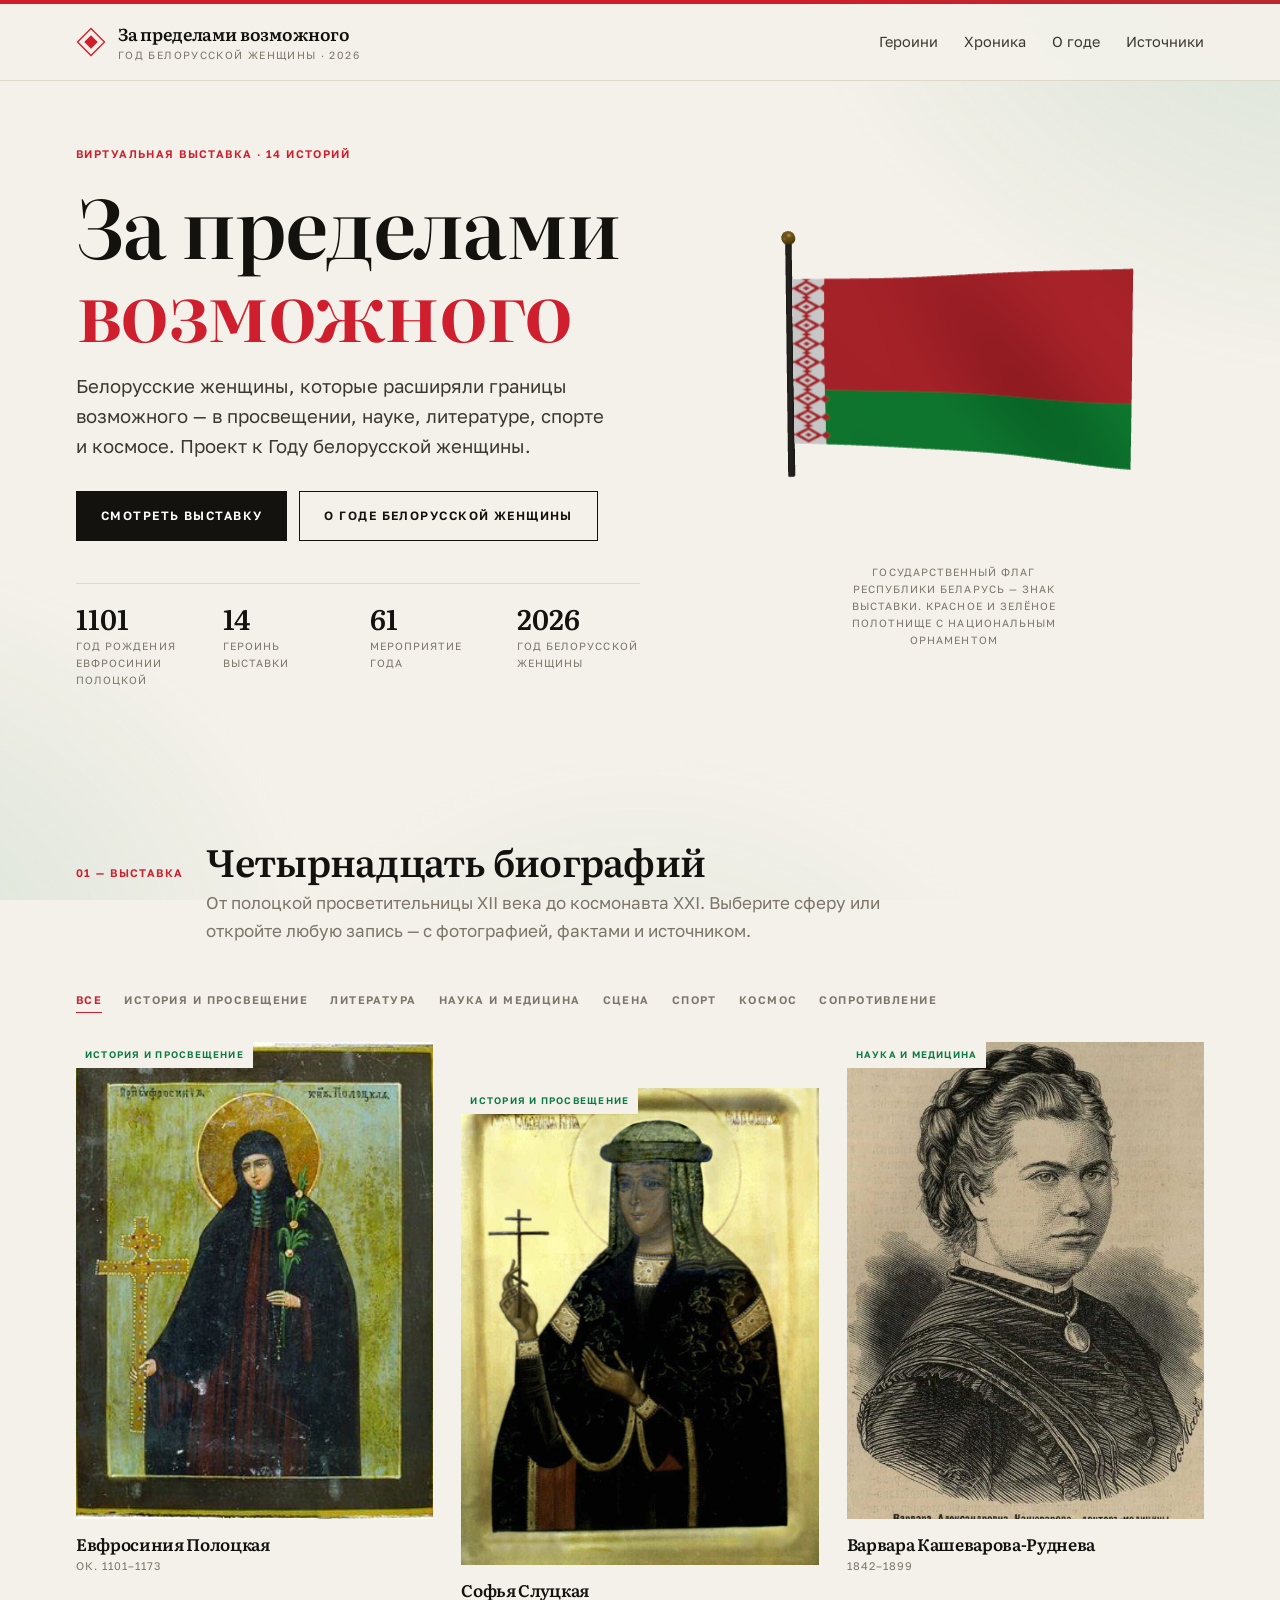
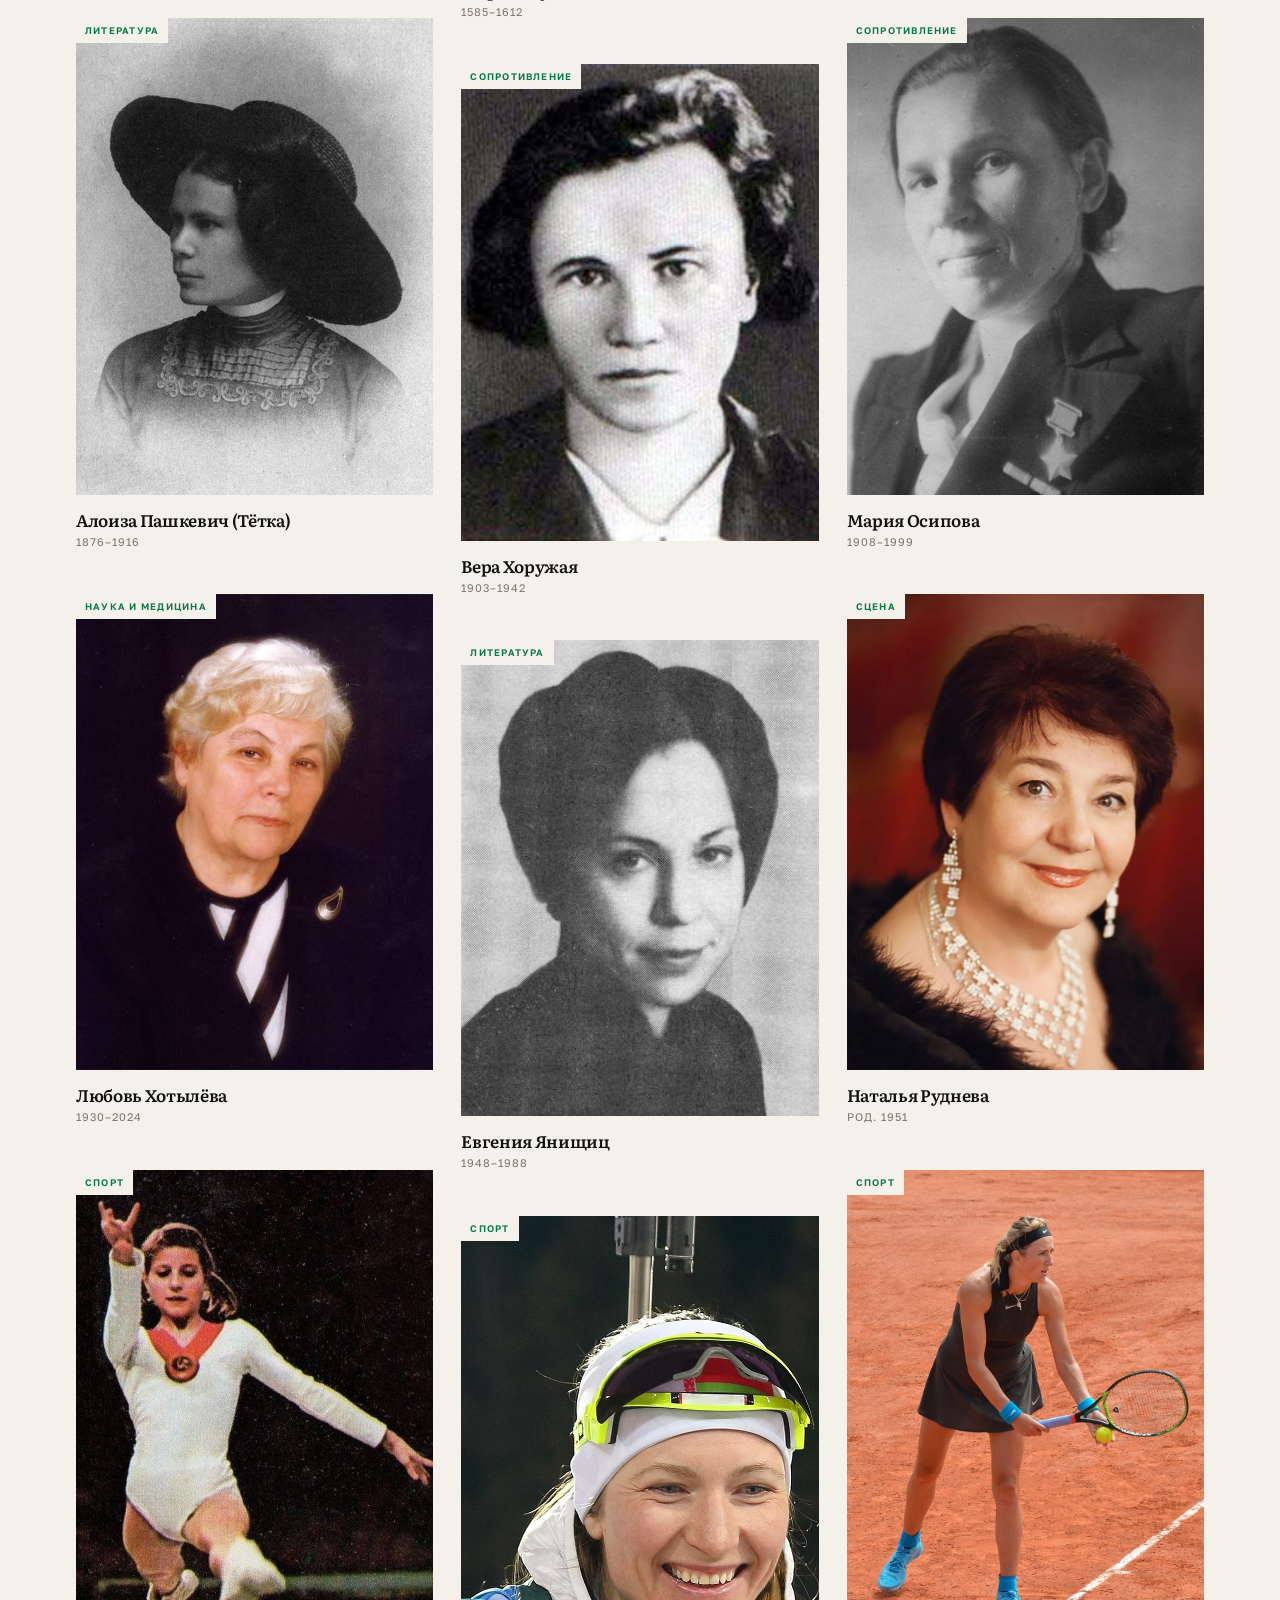
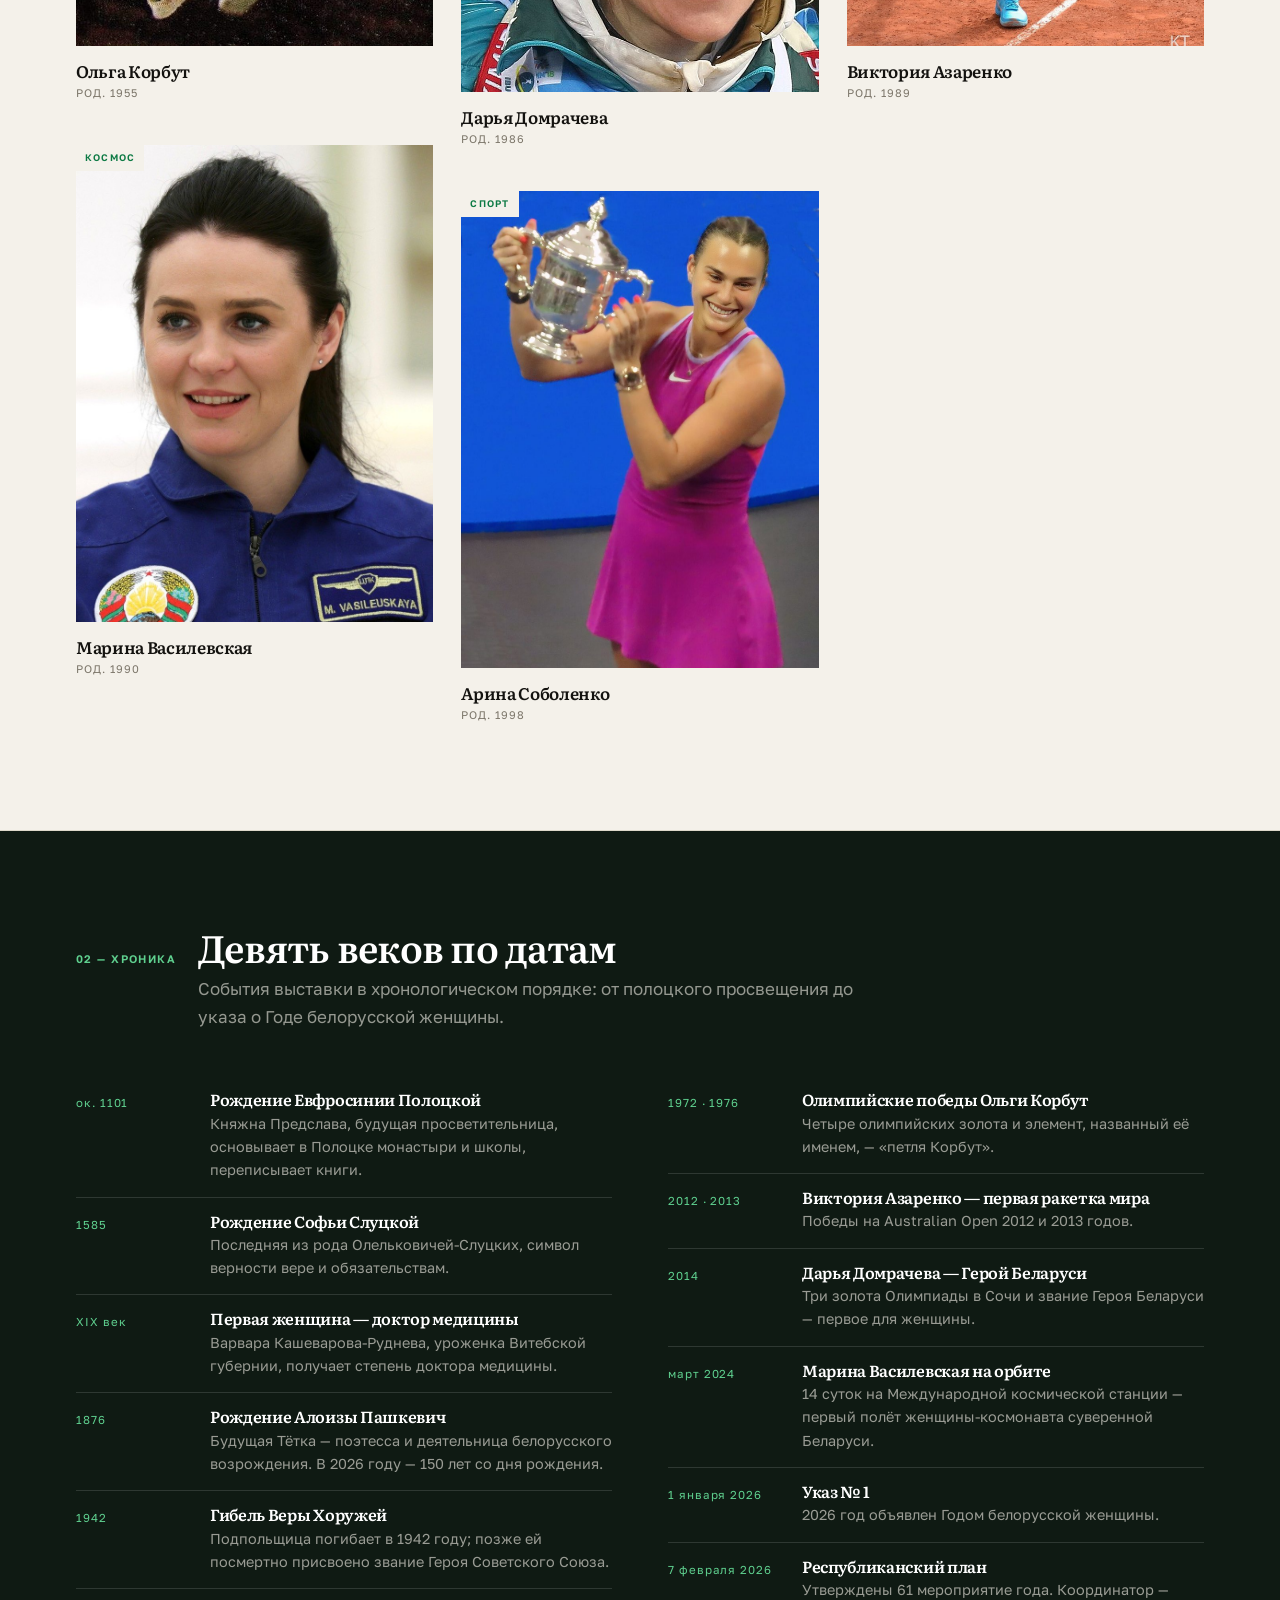
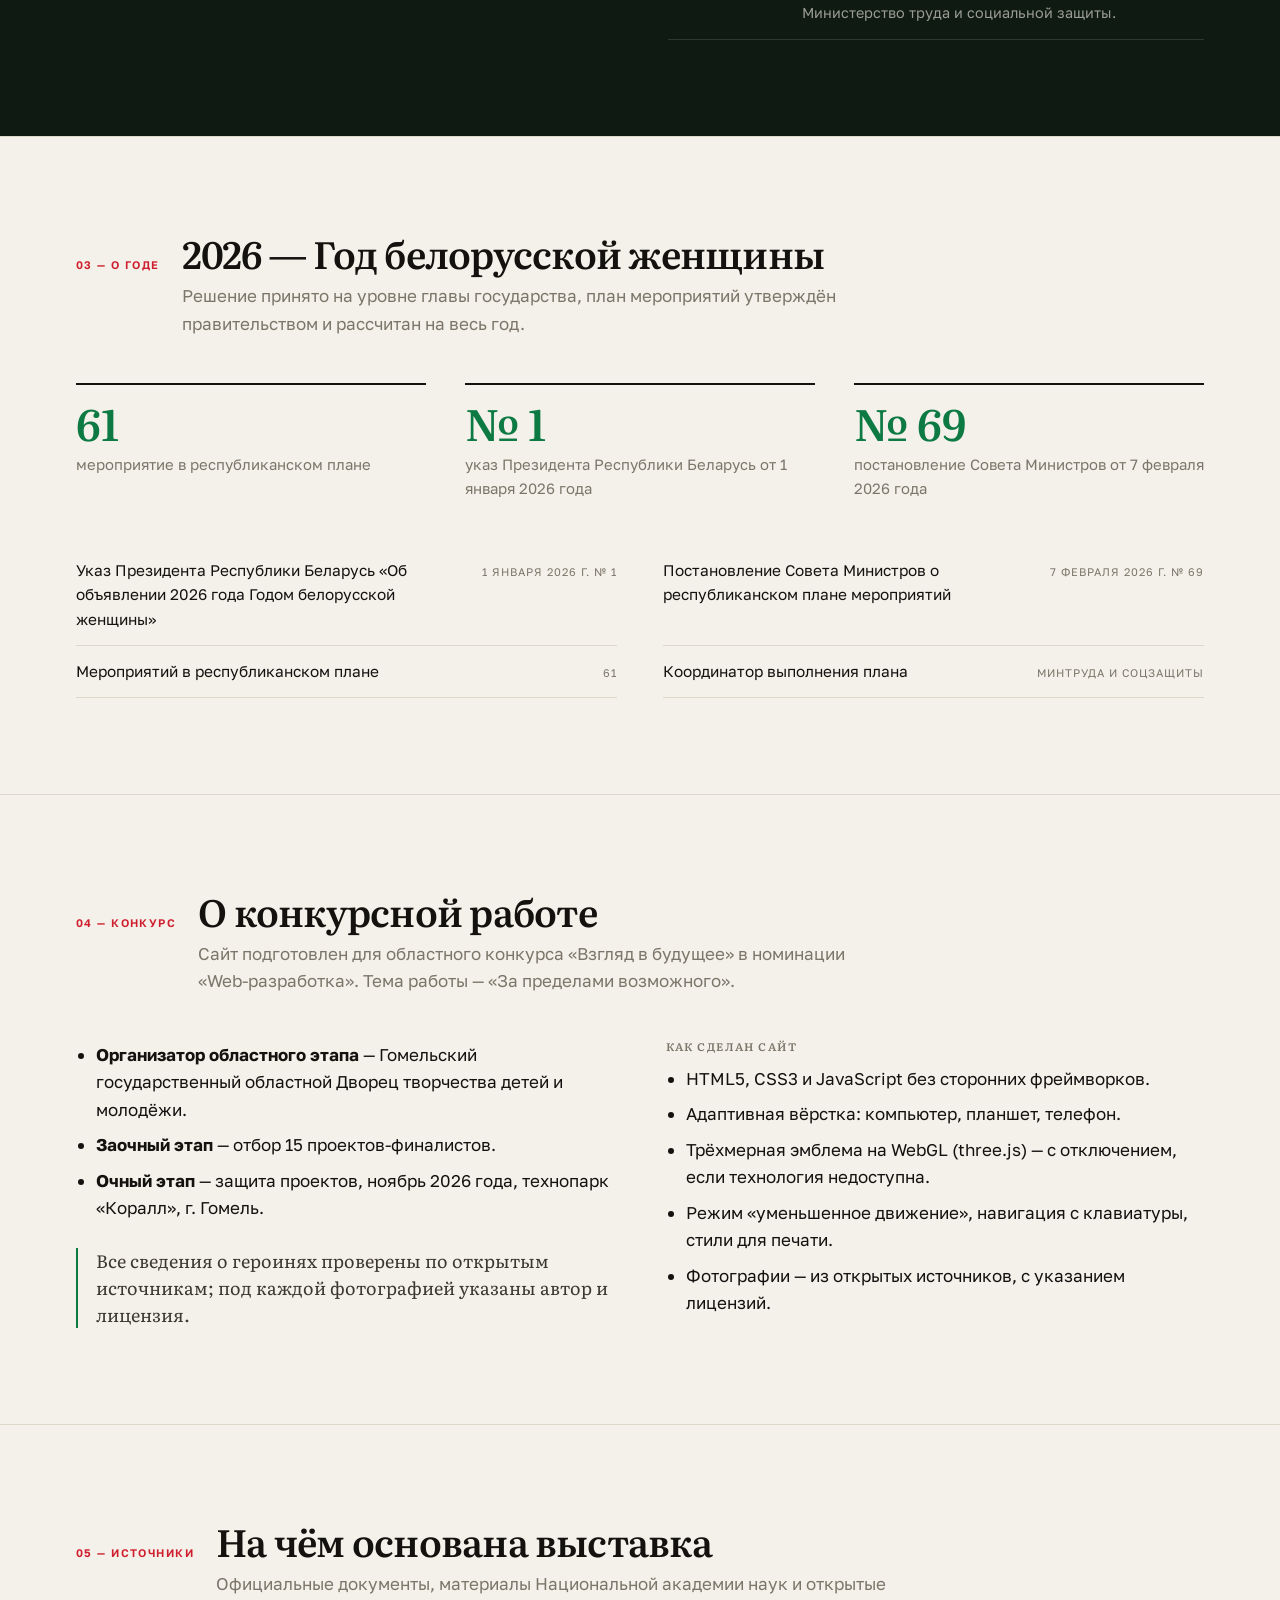
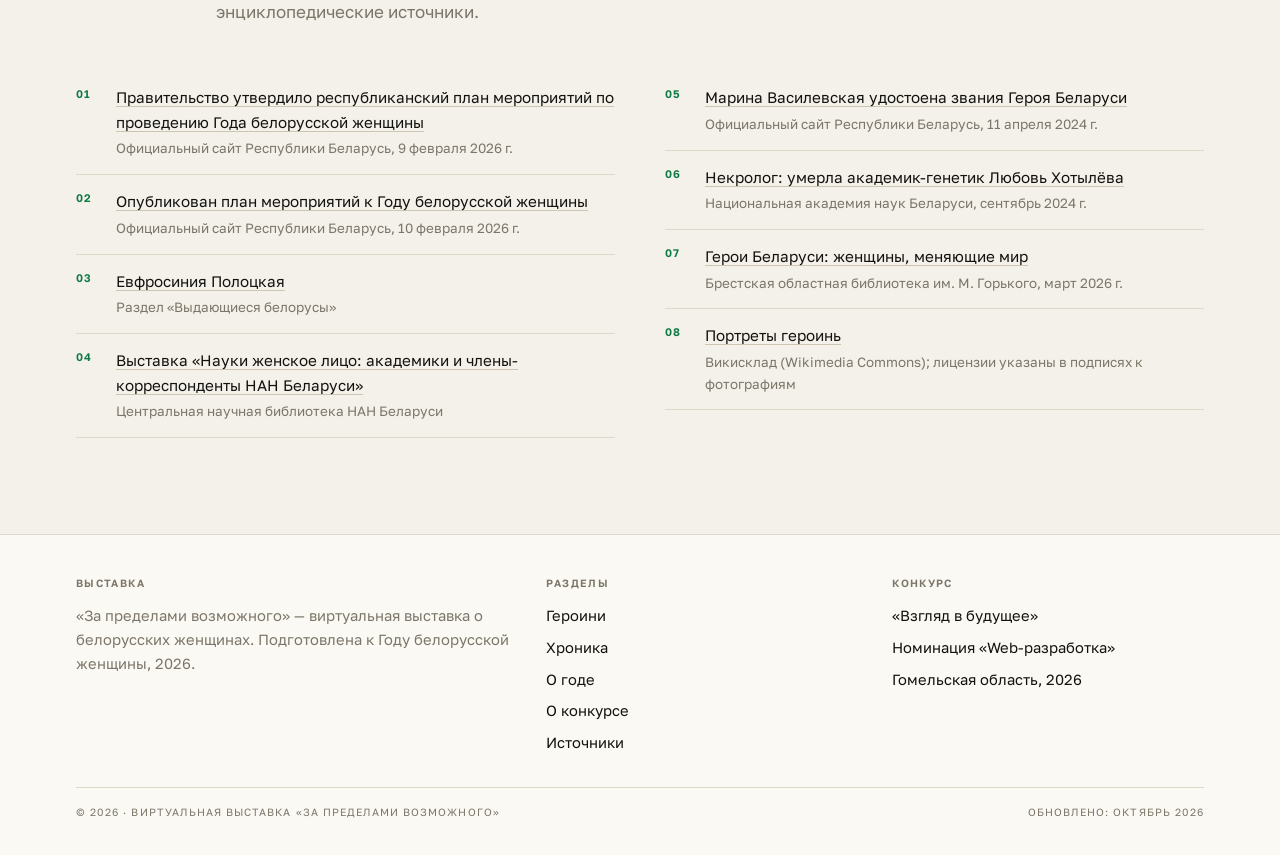
==== commit 5c8b03fa: "3D-флаг Беларуси вместо розетки, зелёные акценты, 14 героинь" ====
--- a/index.html
+++ b/index.html
@@ -5,11 +5,11 @@
 <meta name="viewport" content="width=device-width, initial-scale=1">
 <meta name="theme-color" content="#f4f1ea">
 <title>За пределами возможного — белорусские женщины, изменившие представление о возможном</title>
-<meta name="description" content="Виртуальная выставка к Году белорусской женщины: 15 биографий — от Евфросинии Полоцкой до Марины Василевской. Конкурс «Взгляд в будущее», номинация «Web-разработка».">
+<meta name="description" content="Виртуальная выставка к Году белорусской женщины: 14 биографий — от Евфросинии Полоцкой до Марины Василевской. Конкурс «Взгляд в будущее», номинация «Web-разработка».">
 <meta name="author" content="Областной конкурс «Взгляд в будущее», номинация «Web-разработка»">
 <meta property="og:type" content="website">
 <meta property="og:title" content="За пределами возможного — белорусские женщины">
-<meta property="og:description" content="15 биографий к Году белорусской женщины. 2026.">
+<meta property="og:description" content="14 биографий к Году белорусской женщины. 2026.">
 <meta property="og:locale" content="ru_RU">
 <link rel="icon" href="assets/favicon.svg" type="image/svg+xml">
 <link rel="preconnect" href="https://fonts.googleapis.com">
@@ -44,7 +44,7 @@
   <section class="hero">
     <div class="shell hero__grid">
       <div>
-        <p class="caps kicker">Виртуальная выставка · 15 историй</p>
+        <p class="caps kicker">Виртуальная выставка · 14 историй</p>
         <h1>За пределами <em>возможного</em></h1>
         <p class="hero__lead">Белорусские женщины, которые расширяли границы возможного — в просвещении, науке, литературе, спорте и космосе. Проект к Году белорусской женщины.</p>
         <div class="hero__actions">
@@ -53,14 +53,14 @@
         </div>
         <div class="stats">
           <div><b>1101</b><span>год рождения Евфросинии Полоцкой</span></div>
-          <div><b>15</b><span>героинь выставки</span></div>
+          <div><b>14</b><span>героинь выставки</span></div>
           <div><b>61</b><span>мероприятие Года</span></div>
           <div><b>2026</b><span>год белорусской женщины</span></div>
         </div>
       </div>
       <div class="hero__visual">
-        <canvas class="hero__canvas" id="starCanvas" aria-hidden="true"></canvas>
-        <p class="hero__caption">Орнаментальная розетка — знак выставки. Восемь ромбов белорусского узора, 2026</p>
+        <canvas class="hero__canvas" id="flagCanvas" aria-hidden="true"></canvas>
+        <p class="hero__caption">Государственный флаг Республики Беларусь — знак выставки. Красное и зелёное полотнище с национальным орнаментом</p>
       </div>
     </div>
   </section>
@@ -70,7 +70,7 @@
       <div class="sec-head">
         <p class="caps idx">01 — выставка</p>
         <div>
-          <h2>Пятнадцать биографий</h2>
+          <h2>Четырнадцать биографий</h2>
           <p>От полоцкой просветительницы XII века до космонавта XXI. Выберите сферу или откройте любую запись — с фотографией, фактами и источником.</p>
         </div>
       </div>
--- a/css/style.css
+++ b/css/style.css
@@ -16,7 +16,7 @@
   --red:#cf1f2e;
   --red-2:#a91622;
   --green:#0d7a44;
-  --dark:#15140f;
+  --dark:#0f1a13;
   --serif:'Literata',Georgia,'Times New Roman',serif;
   --sans:'Golos Text',system-ui,-apple-system,Arial,sans-serif;
   --maxw:1180px;
@@ -30,6 +30,15 @@
   font:400 17px/1.62 var(--sans);
   -webkit-font-smoothing:antialiased;
 }
+/* зелёный акцент в фоне всего сайта */
+body::before{
+  content:"";position:fixed;inset:0;z-index:0;pointer-events:none;
+  background:
+    radial-gradient(74vw 64vw at 106% -14%,rgba(13,122,68,.14),transparent 62%),
+    radial-gradient(66vw 56vw at -14% 108%,rgba(13,122,68,.12),transparent 60%),
+    radial-gradient(52vw 44vw at 50% 122%,rgba(13,122,68,.08),transparent 62%);
+}
+main,.foot{position:relative;z-index:1}
 img{display:block;max-width:100%;height:auto}
 a{color:inherit}
 h1,h2,h3{font-family:var(--serif);font-weight:600;margin:0;line-height:1.08;letter-spacing:-.02em}
@@ -74,19 +83,19 @@
 .btn--ghost:hover{background:transparent;border-color:var(--red);color:var(--red)}
 
 /* ---------- первый экран ---------- */
-.hero{padding:clamp(40px,6vw,84px) 0 clamp(48px,6vw,86px)}
+.hero{padding:clamp(34px,5vw,72px) 0 clamp(34px,4.4vw,58px)}
 .hero__grid{display:grid;grid-template-columns:minmax(0,1.06fr) minmax(0,.94fr);gap:clamp(30px,5vw,72px);align-items:center}
 .kicker{color:var(--red);margin:0 0 20px}
 .hero h1{font-size:clamp(2.6rem,6.3vw,5.1rem);line-height:1.03;margin:0 0 22px}
 .hero h1 em{font-style:normal;color:var(--red)}
 .hero__lead{font-size:clamp(1.04rem,1.5vw,1.16rem);color:var(--ink-2);max-width:44ch;margin:0}
 .hero__actions{display:flex;flex-wrap:wrap;gap:12px;margin-top:30px}
-.stats{display:flex;flex-wrap:wrap;gap:0 34px;margin-top:46px;padding-top:20px;border-top:1px solid var(--line)}
+.stats{display:grid;grid-template-columns:repeat(4,minmax(0,1fr));gap:0 24px;margin-top:42px;padding-top:20px;border-top:1px solid var(--line)}
 .stats div{padding:0}
 .stats b{display:block;font-family:var(--serif);font-size:1.75rem;font-weight:600;line-height:1}
-.stats span{display:block;margin-top:6px;font-size:10.5px;letter-spacing:.1em;text-transform:uppercase;color:var(--ink-3);max-width:15ch}
+.stats span{display:block;margin-top:6px;font-size:10.5px;letter-spacing:.1em;text-transform:uppercase;color:var(--ink-3);max-width:19ch}
 .hero__visual{position:relative;display:flex;flex-direction:column;align-items:center;gap:14px}
-.hero__canvas{width:100%;max-width:460px;aspect-ratio:1/1;display:block}
+.hero__canvas{width:100%;max-width:520px;aspect-ratio:4/3;display:block}
 .hero__caption{max-width:34ch;text-align:center;color:var(--ink-3);font-size:10.5px;letter-spacing:.1em;text-transform:uppercase}
 
 /* ---------- секции ---------- */
@@ -112,26 +121,26 @@
 .tile__photo{position:relative;background:var(--paper-3);overflow:hidden}
 .tile__photo img{width:100%;aspect-ratio:3/4;object-fit:cover;object-position:center 12%;transition:transform .8s cubic-bezier(.2,.7,.2,1)}
 .tile:hover .tile__photo img{transform:scale(1.025)}
-.tile__sphere{position:absolute;left:0;top:0;background:var(--paper);color:var(--red);padding:5px 9px;font-size:9.5px;letter-spacing:.13em;text-transform:uppercase;font-weight:600}
+.tile__sphere{position:absolute;left:0;top:0;background:var(--paper);color:var(--green);padding:5px 9px;font-size:9.5px;letter-spacing:.13em;text-transform:uppercase;font-weight:600}
 .tile h3{font-size:1.05rem;margin:14px 0 3px;line-height:1.25}
 .tile:hover h3{color:var(--red)}
 .tile time{display:block;font-size:11px;letter-spacing:.09em;text-transform:uppercase;color:var(--ink-3)}
 
 /* ---------- тёмная секция ---------- */
 .dark{background:var(--dark);color:#efece4}
-.dark .sec-head .idx{color:#ff6169}
+.dark .sec-head .idx{color:#5fd08f}
 .dark .sec-head div p{color:rgba(239,236,228,.6)}
 .dark .sec-head h2{color:#fff}
 .chronicle{list-style:none;margin:0;padding:0;columns:2;column-gap:56px}
 .chronicle li{break-inside:avoid;display:grid;grid-template-columns:118px minmax(0,1fr);gap:16px;padding:15px 0;border-bottom:1px solid rgba(255,255,255,.13)}
-.chronicle time{font-size:11.5px;letter-spacing:.08em;color:#ff6169;padding-top:3px}
+.chronicle time{font-size:11.5px;letter-spacing:.08em;color:#5fd08f;padding-top:3px}
 .chronicle h3{font-size:1rem;color:#fff;margin:0 0 3px}
 .chronicle p{margin:0;font-size:.9rem;color:rgba(239,236,228,.62)}
 
 /* ---------- цифры года ---------- */
 .numbers{display:grid;grid-template-columns:repeat(3,minmax(0,1fr));gap:clamp(22px,3vw,40px);margin:0 0 44px}
 .number{border-top:2px solid var(--ink);padding-top:16px}
-.number b{display:block;font-family:var(--serif);font-size:clamp(1.9rem,3.6vw,2.7rem);font-weight:600;line-height:1}
+.number b{display:block;font-family:var(--serif);font-size:clamp(1.9rem,3.6vw,2.7rem);font-weight:600;line-height:1;color:var(--green)}
 .number span{display:block;margin-top:8px;color:var(--ink-3);font-size:.93rem}
 .docs{display:grid;grid-template-columns:repeat(2,minmax(0,1fr));gap:0 46px;margin:0}
 .docs div{display:flex;justify-content:space-between;gap:16px;padding:13px 0;border-bottom:1px solid var(--line);align-items:baseline}
@@ -141,14 +150,14 @@
 /* ---------- текстовые блоки ---------- */
 .cols{display:grid;grid-template-columns:repeat(2,minmax(0,1fr));gap:clamp(26px,4vw,58px)}
 .cols p:last-child{margin-bottom:0}
-.note{border-left:2px solid var(--red);padding-left:18px;font-family:var(--serif);font-size:1.12rem;line-height:1.5;color:var(--ink-2)}
+.note{border-left:2px solid var(--green);padding-left:18px;font-family:var(--serif);font-size:1.12rem;line-height:1.5;color:var(--ink-2)}
 .list{margin:0;padding-left:20px}
 .list li{margin-bottom:8px}
 .sources{list-style:none;counter-reset:s;margin:0;padding:0;columns:2;column-gap:50px}
 .sources li{counter-increment:s;break-inside:avoid;position:relative;padding:14px 0 14px 40px;border-bottom:1px solid var(--line);font-size:.95rem}
-.sources li::before{content:counter(s,decimal-leading-zero);position:absolute;left:0;top:14px;font-size:11px;letter-spacing:.08em;color:var(--red);font-weight:600}
+.sources li::before{content:counter(s,decimal-leading-zero);position:absolute;left:0;top:14px;font-size:11px;letter-spacing:.08em;color:var(--green);font-weight:600}
 .sources a{text-decoration:none;border-bottom:1px solid var(--line-2)}
-.sources a:hover{color:var(--red);border-color:var(--red)}
+.sources a:hover{color:var(--green);border-color:var(--green)}
 .sources span{display:block;margin-top:4px;font-size:.84rem;color:var(--ink-3)}
 
 /* ---------- подвал ---------- */
@@ -157,7 +166,7 @@
 .foot h4{margin:0 0 12px;font-size:10.5px;letter-spacing:.13em;text-transform:uppercase;color:var(--ink-3);font-weight:600}
 .foot ul{list-style:none;margin:0;padding:0;display:grid;gap:8px;font-size:.92rem}
 .foot a{text-decoration:none}
-.foot a:hover{color:var(--red)}
+.foot a:hover{color:var(--green)}
 .foot__bottom{margin-top:32px;padding-top:16px;border-top:1px solid var(--line);display:flex;flex-wrap:wrap;gap:8px 24px;justify-content:space-between;color:var(--ink-3);font-size:10.5px;letter-spacing:.1em;text-transform:uppercase}
 
 /* ---------- запись каталога ---------- */
@@ -178,7 +187,7 @@
 .modal__body h3{font-size:.82rem;letter-spacing:.12em;text-transform:uppercase;font-weight:600;color:var(--ink-3);margin:26px 0 10px}
 .facts{list-style:none;margin:0;padding:0}
 .facts li{position:relative;padding:9px 0 9px 22px;border-bottom:1px solid var(--line);font-size:.95rem}
-.facts li::before{content:"";position:absolute;left:0;top:17px;width:8px;height:1.5px;background:var(--red)}
+.facts li::before{content:"";position:absolute;left:0;top:17px;width:8px;height:1.5px;background:var(--green)}
 .modal__meaning{font-family:var(--serif);font-size:1.06rem;color:var(--ink-2);margin:0}
 
 /* ---------- появление ---------- */
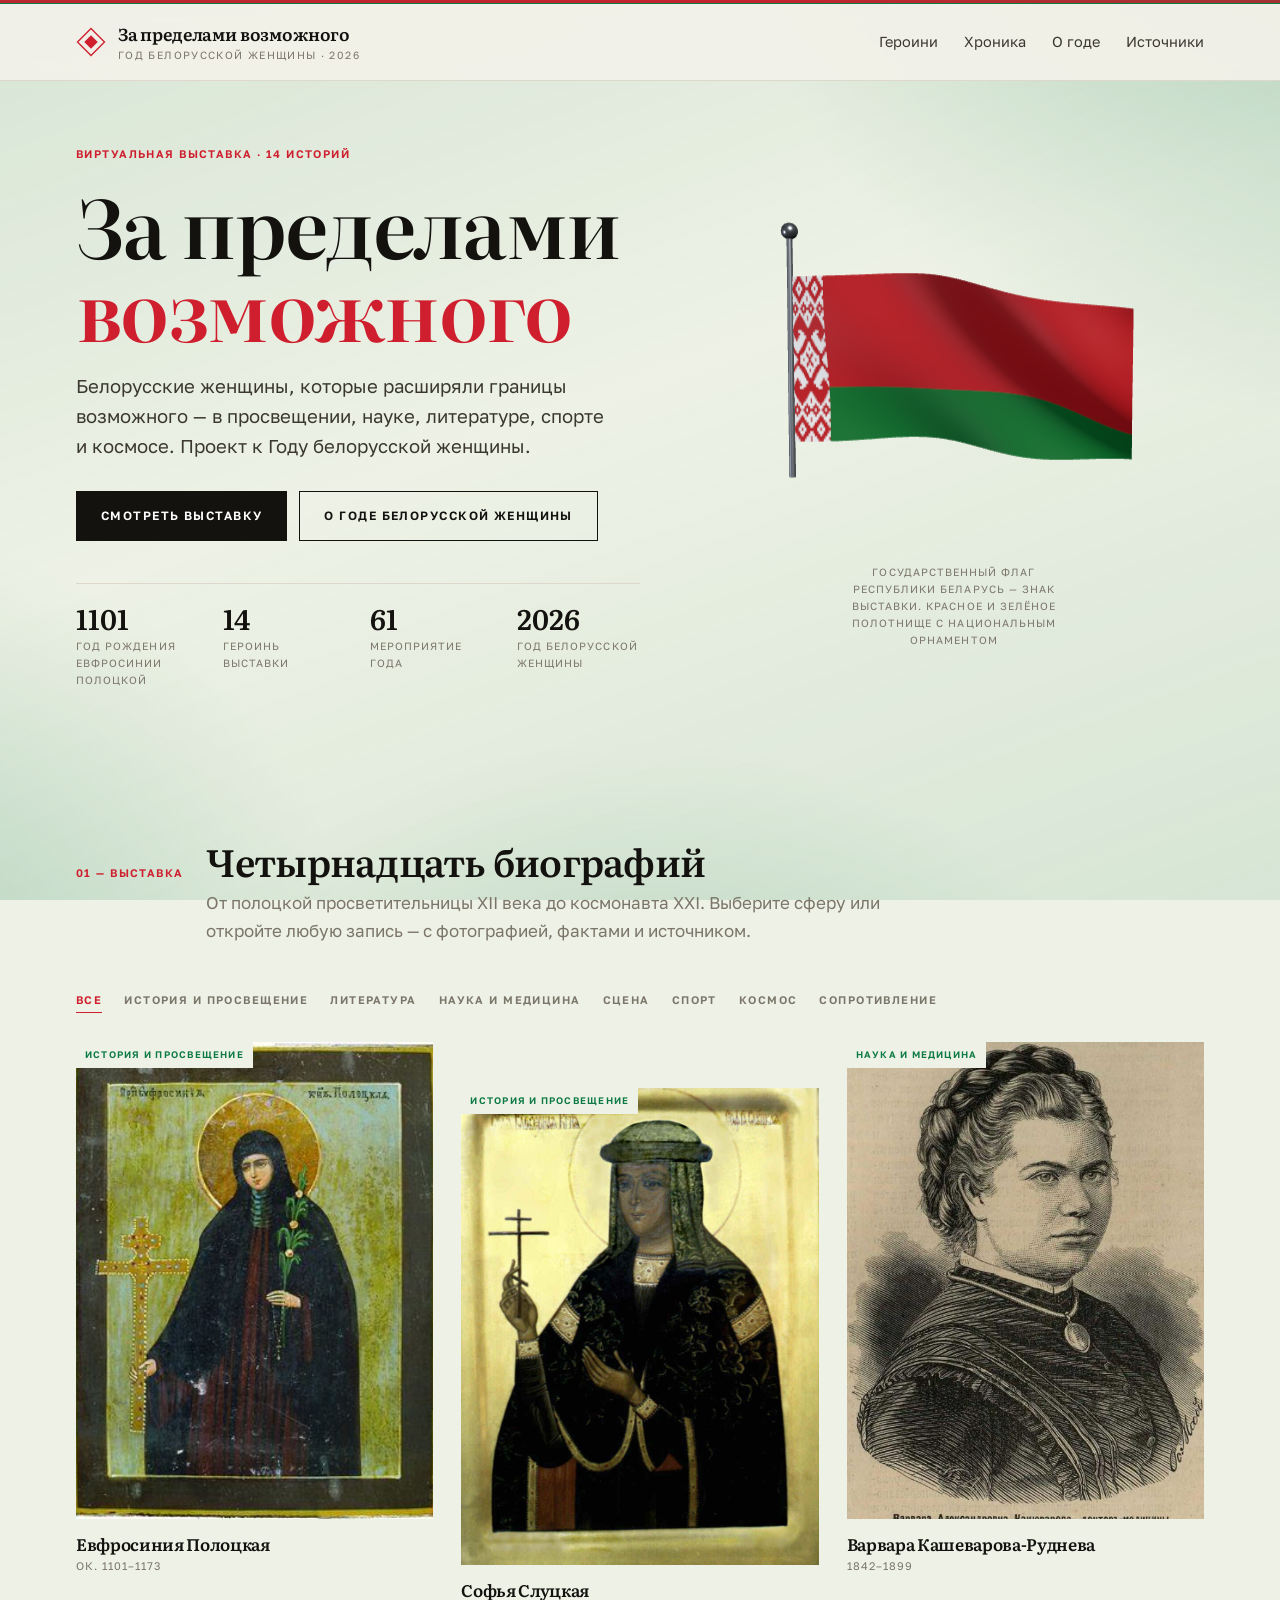
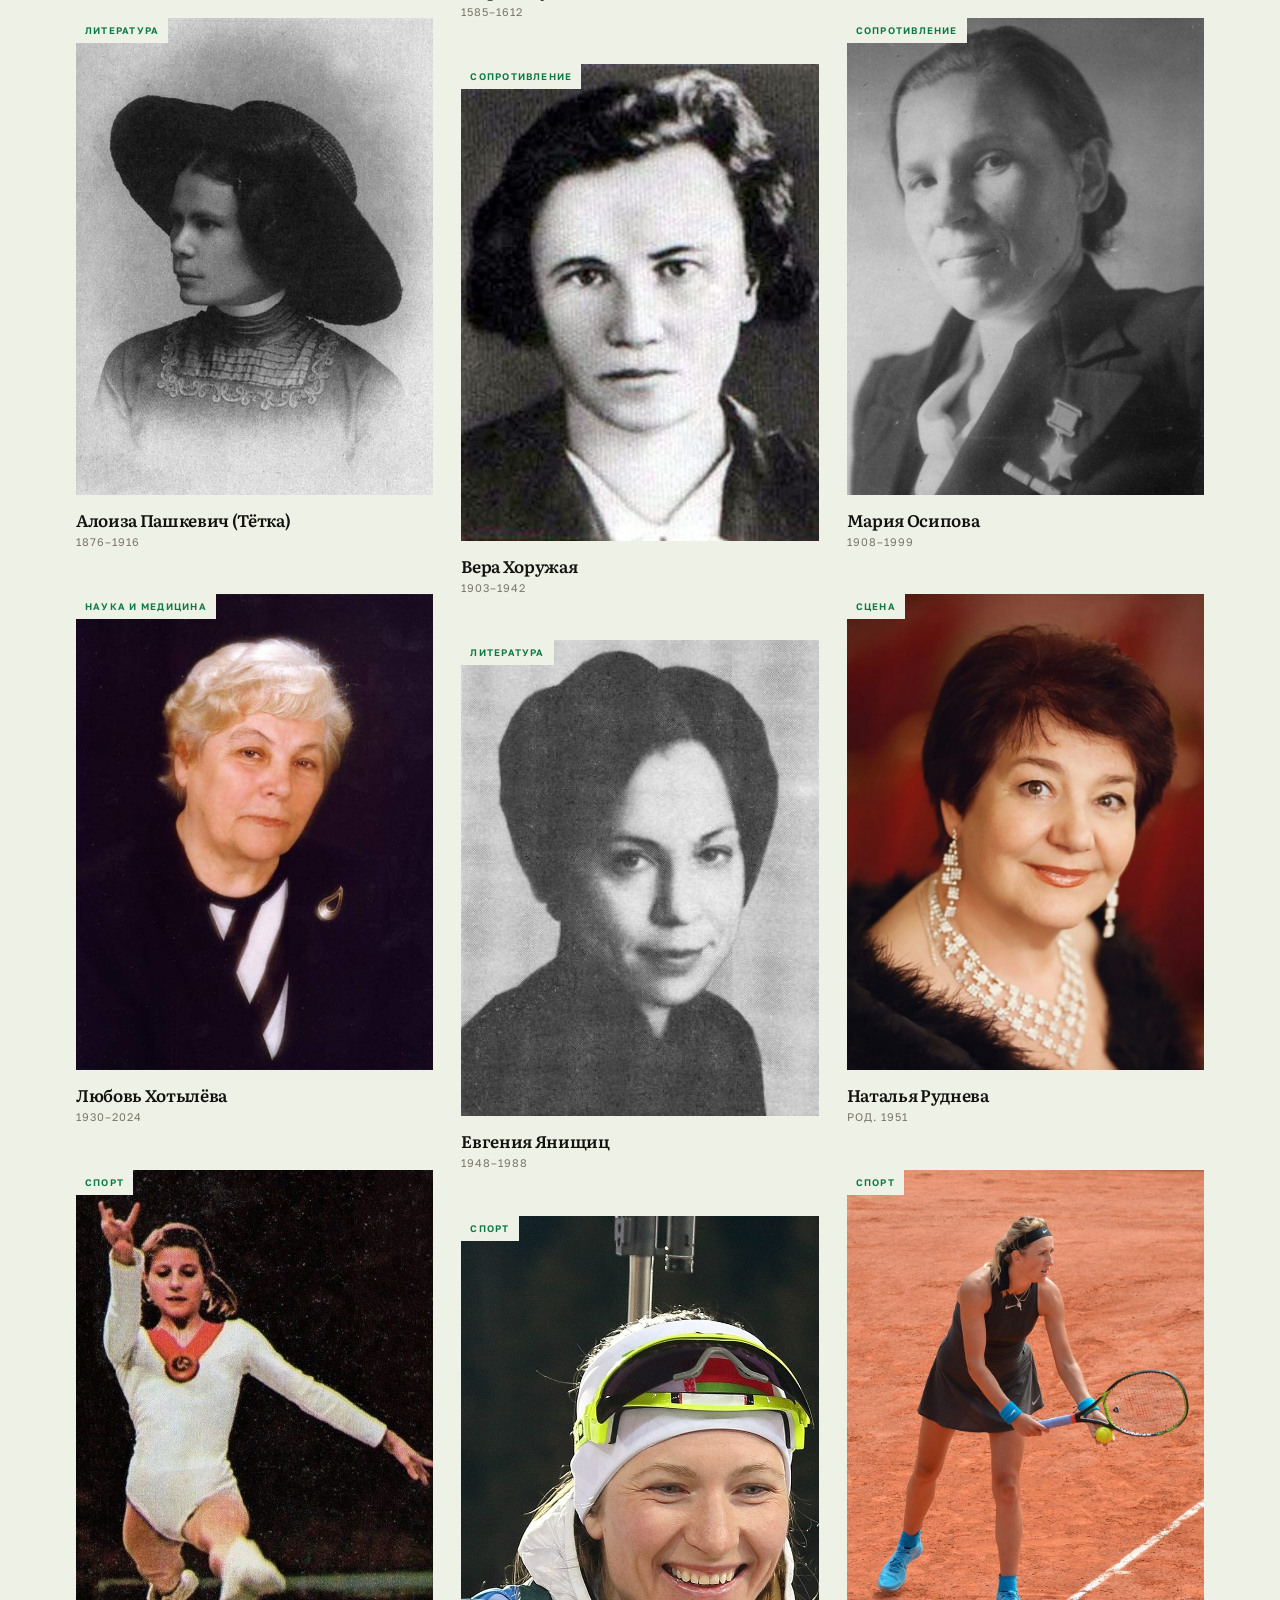
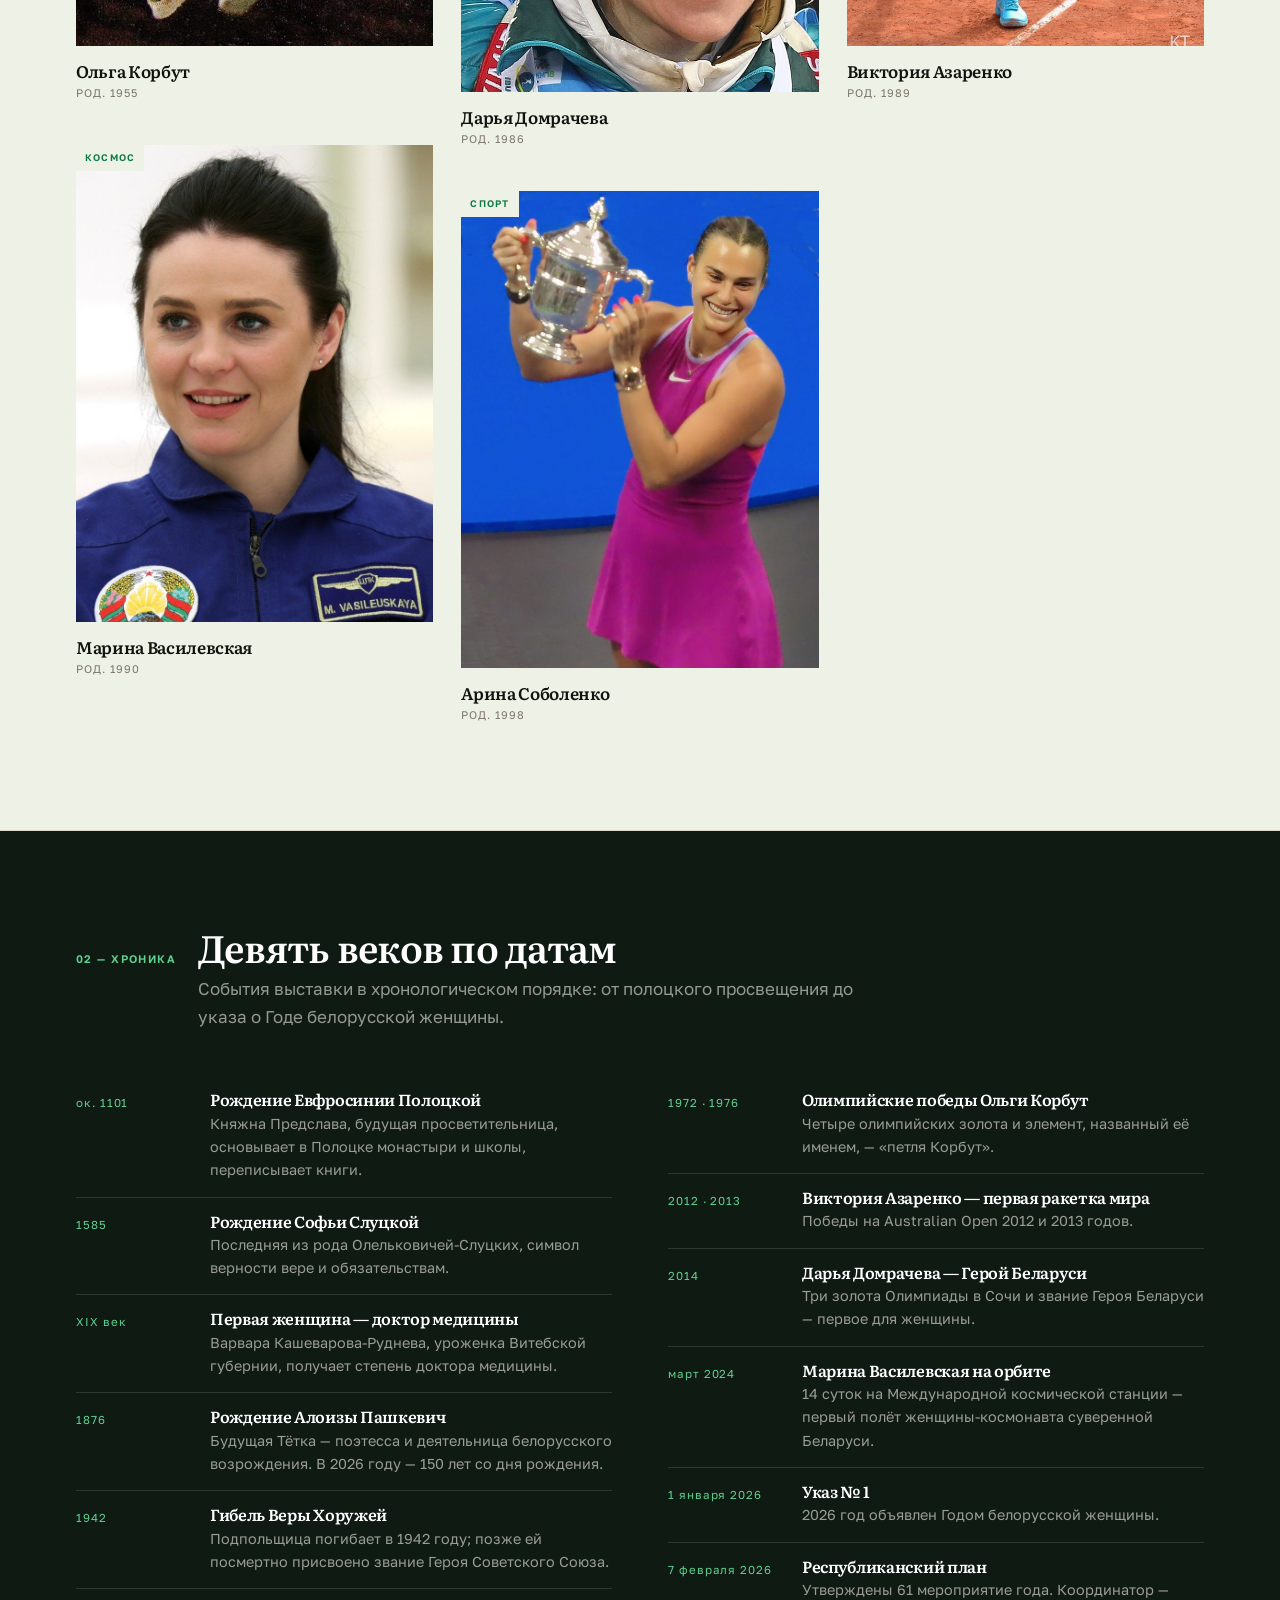
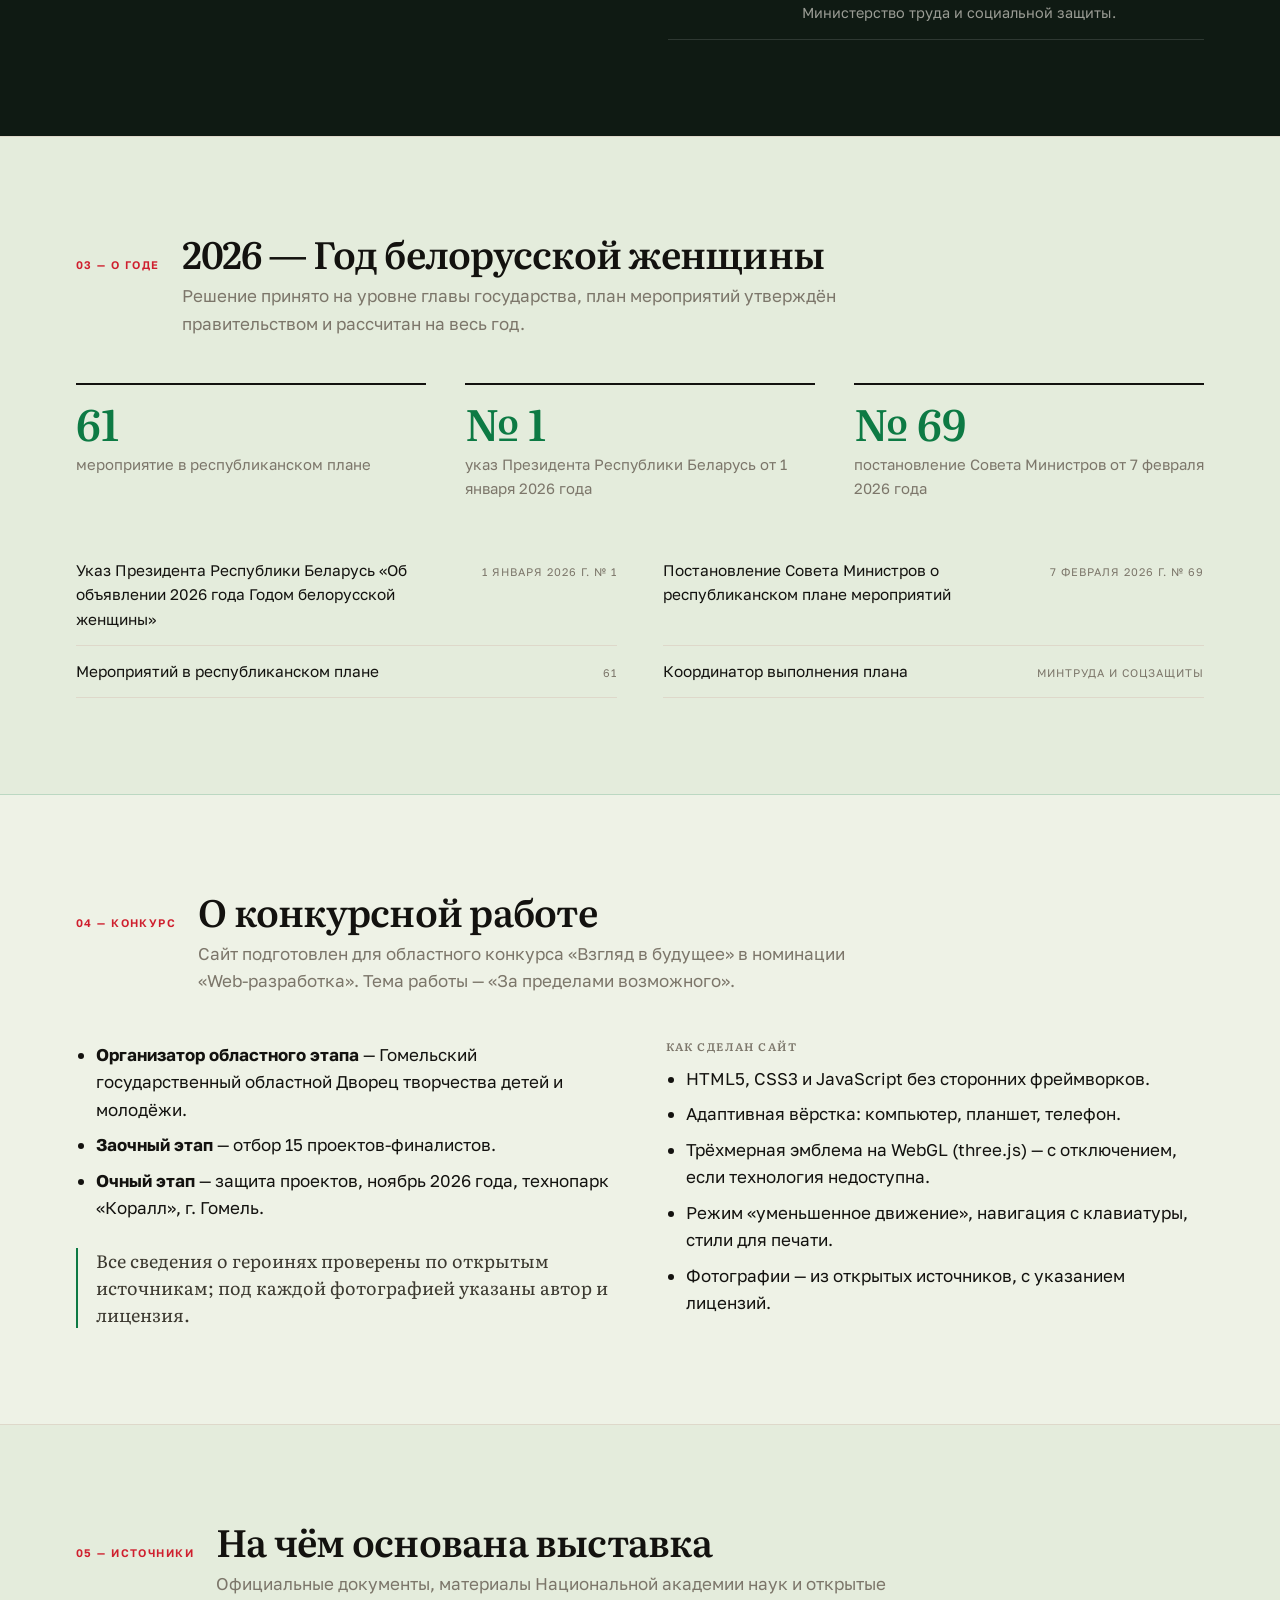
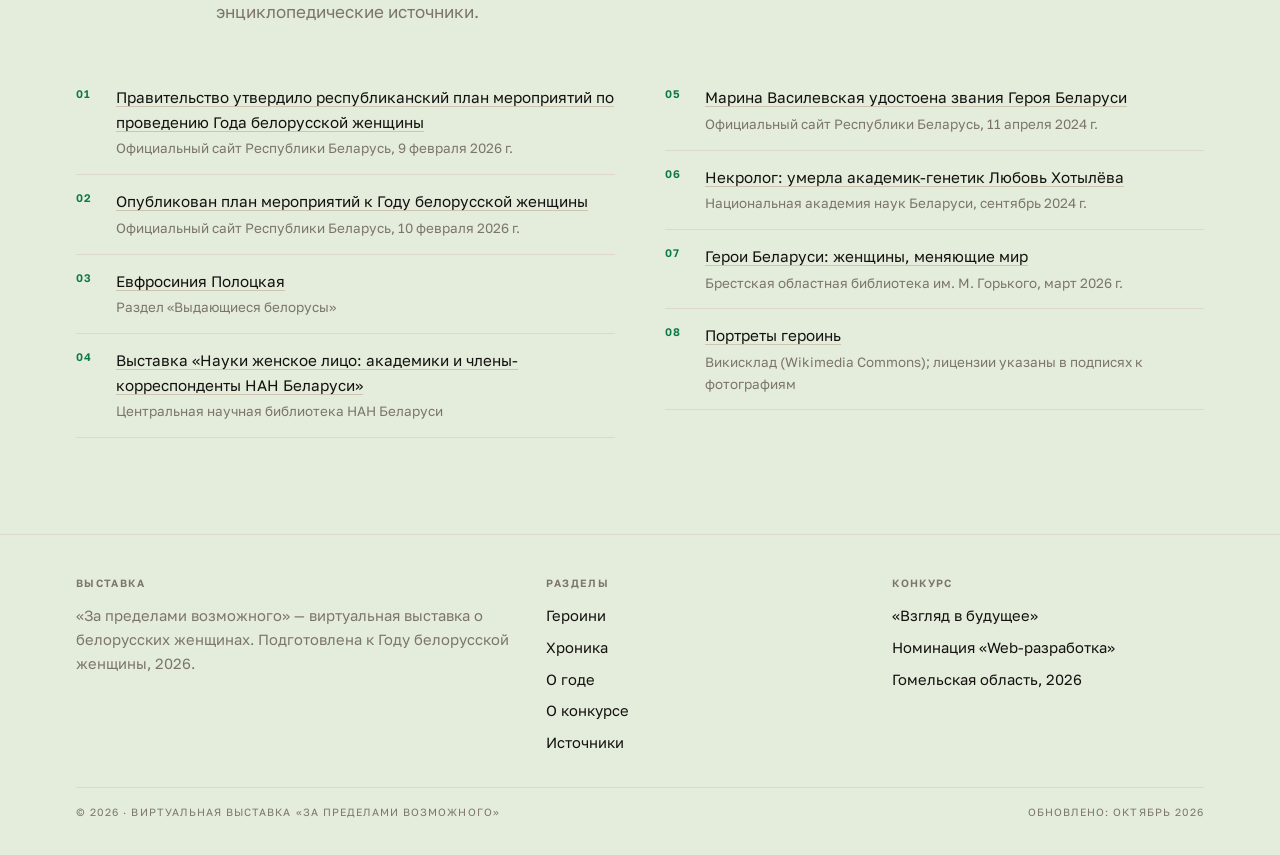
==== commit eb5cf821: "Зелёный фон по всему сайту: тонированная бумага, зелёные засветы, чередование секций" ====
--- a/index.html
+++ b/index.html
@@ -92,7 +92,7 @@
     </div>
   </section>
 
-  <section class="section" id="year">
+  <section class="section section--tint" id="year">
     <div class="shell">
       <div class="sec-head">
         <p class="caps idx">03 — о годе</p>
@@ -142,7 +142,7 @@
     </div>
   </section>
 
-  <section class="section" id="sources">
+  <section class="section section--tint" id="sources">
     <div class="shell">
       <div class="sec-head">
         <p class="caps idx">05 — источники</p>
--- a/css/style.css
+++ b/css/style.css
@@ -5,9 +5,9 @@
    ===================================================================== */
 
 :root{
-  --paper:#f4f1ea;
-  --paper-2:#fbf9f4;
-  --paper-3:#eae5d9;
+  --paper:#eef2e6;
+  --paper-2:#e4ecdc;
+  --paper-3:#d8e3cf;
   --ink:#13120f;
   --ink-2:#3b382f;
   --ink-3:#7c766a;
@@ -34,9 +34,10 @@
 body::before{
   content:"";position:fixed;inset:0;z-index:0;pointer-events:none;
   background:
-    radial-gradient(74vw 64vw at 106% -14%,rgba(13,122,68,.14),transparent 62%),
-    radial-gradient(66vw 56vw at -14% 108%,rgba(13,122,68,.12),transparent 60%),
-    radial-gradient(52vw 44vw at 50% 122%,rgba(13,122,68,.08),transparent 62%);
+    radial-gradient(82vw 72vw at 108% -16%,rgba(13,122,68,.30),transparent 62%),
+    radial-gradient(74vw 64vw at -16% 112%,rgba(13,122,68,.26),transparent 60%),
+    radial-gradient(64vw 52vw at 50% 128%,rgba(13,122,68,.20),transparent 62%),
+    linear-gradient(160deg,rgba(13,122,68,.10),transparent 45%,rgba(13,122,68,.10));
 }
 main,.foot{position:relative;z-index:1}
 img{display:block;max-width:100%;height:auto}
@@ -101,6 +102,8 @@
 /* ---------- секции ---------- */
 .section{padding:clamp(60px,7.5vw,104px) 0}
 .section + .section{border-top:1px solid var(--line)}
+.section--tint{background:var(--paper-2)}
+.section--tint + .section{border-top-color:rgba(13,122,68,.22)}
 .sec-head{display:grid;grid-template-columns:auto minmax(0,1fr);gap:18px 22px;align-items:baseline;margin-bottom:clamp(28px,4vw,46px)}
 .sec-head .idx{color:var(--red);padding-top:6px;grid-column:1;white-space:nowrap}
 .sec-head h2{font-size:clamp(1.55rem,3vw,2.35rem)}
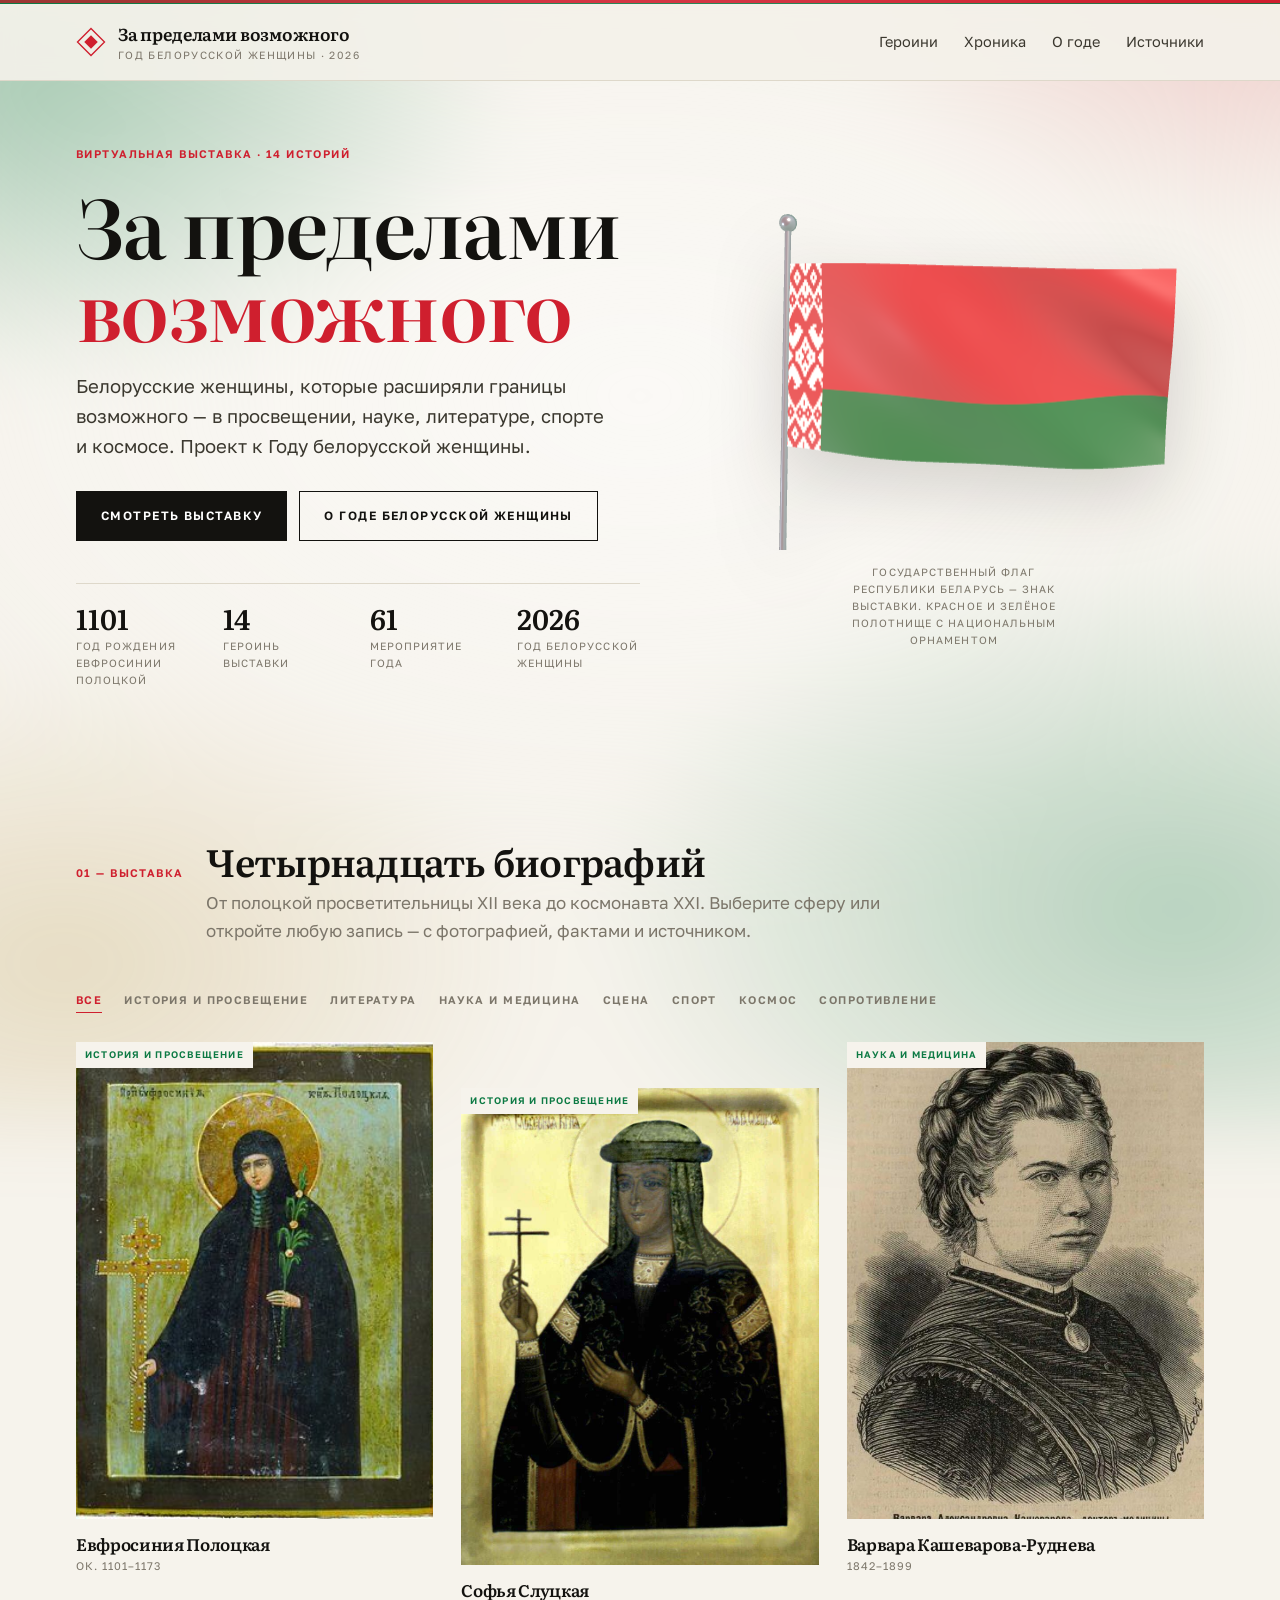
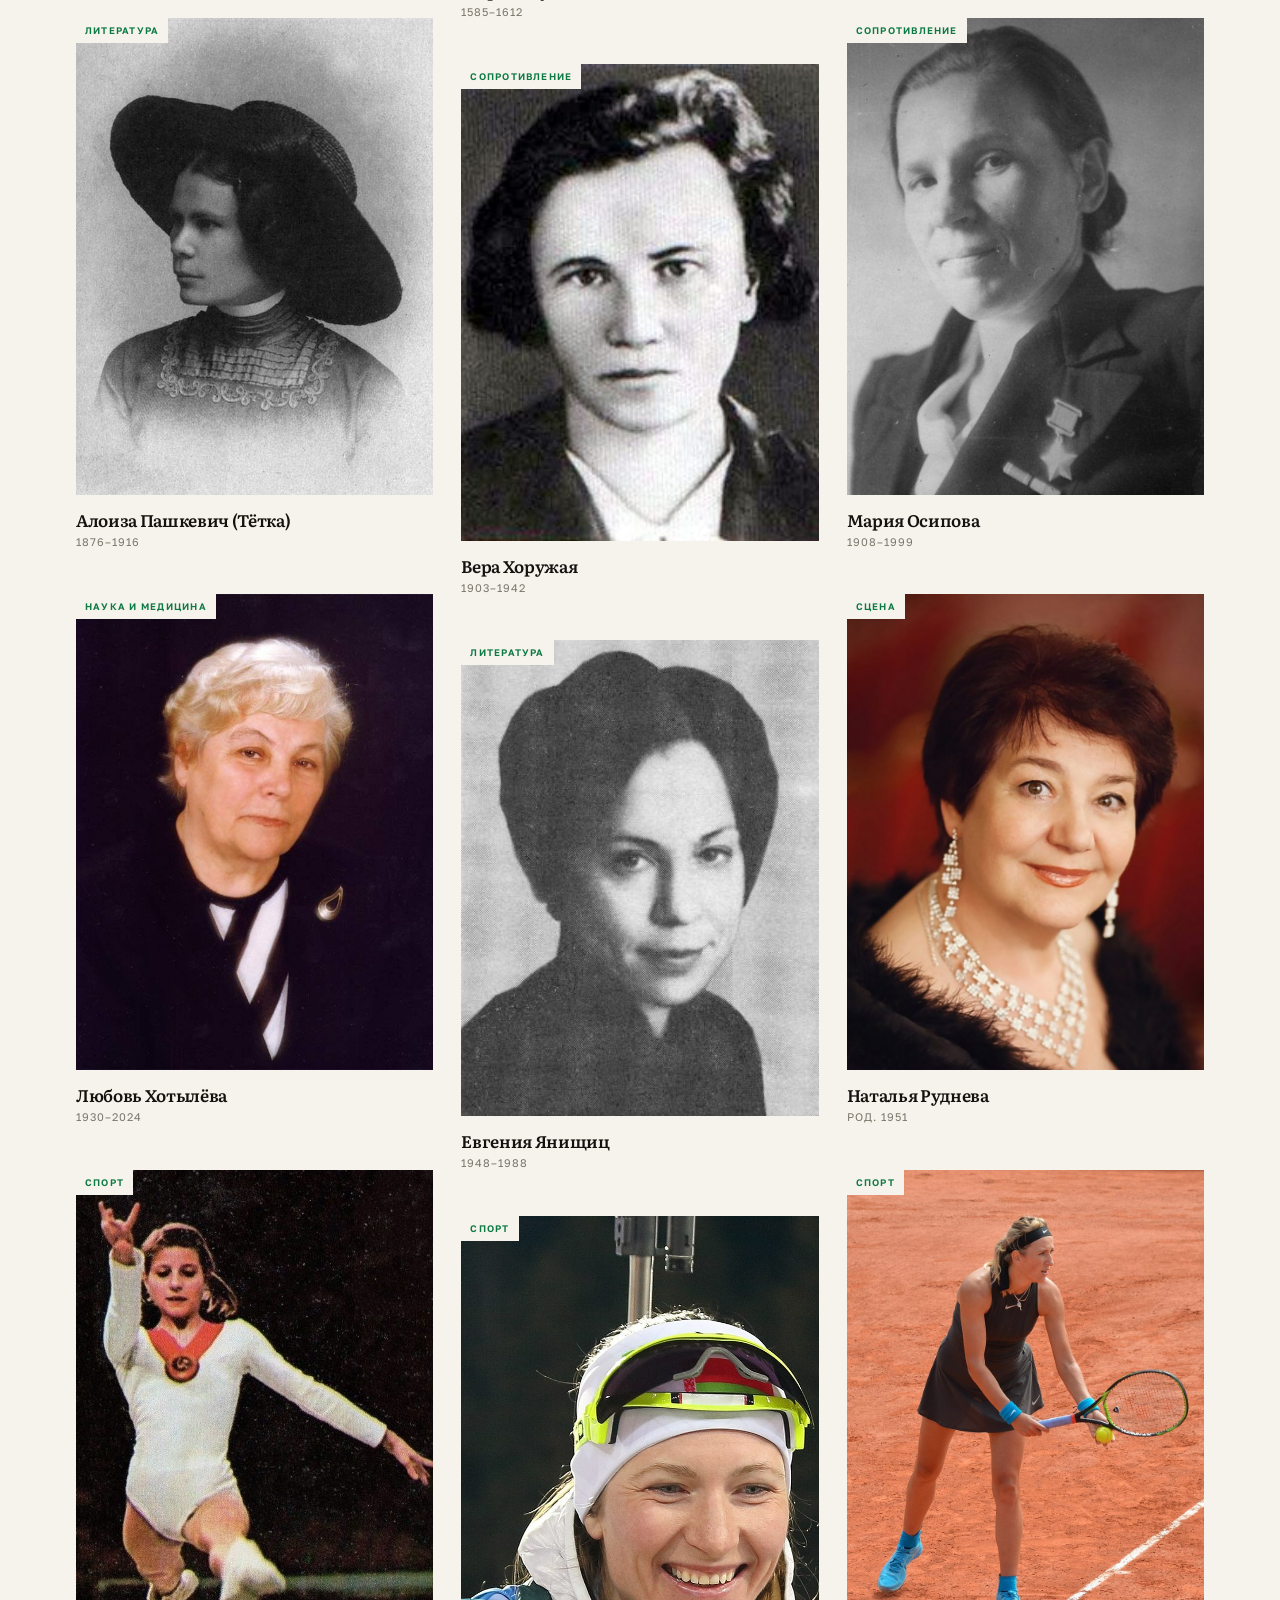
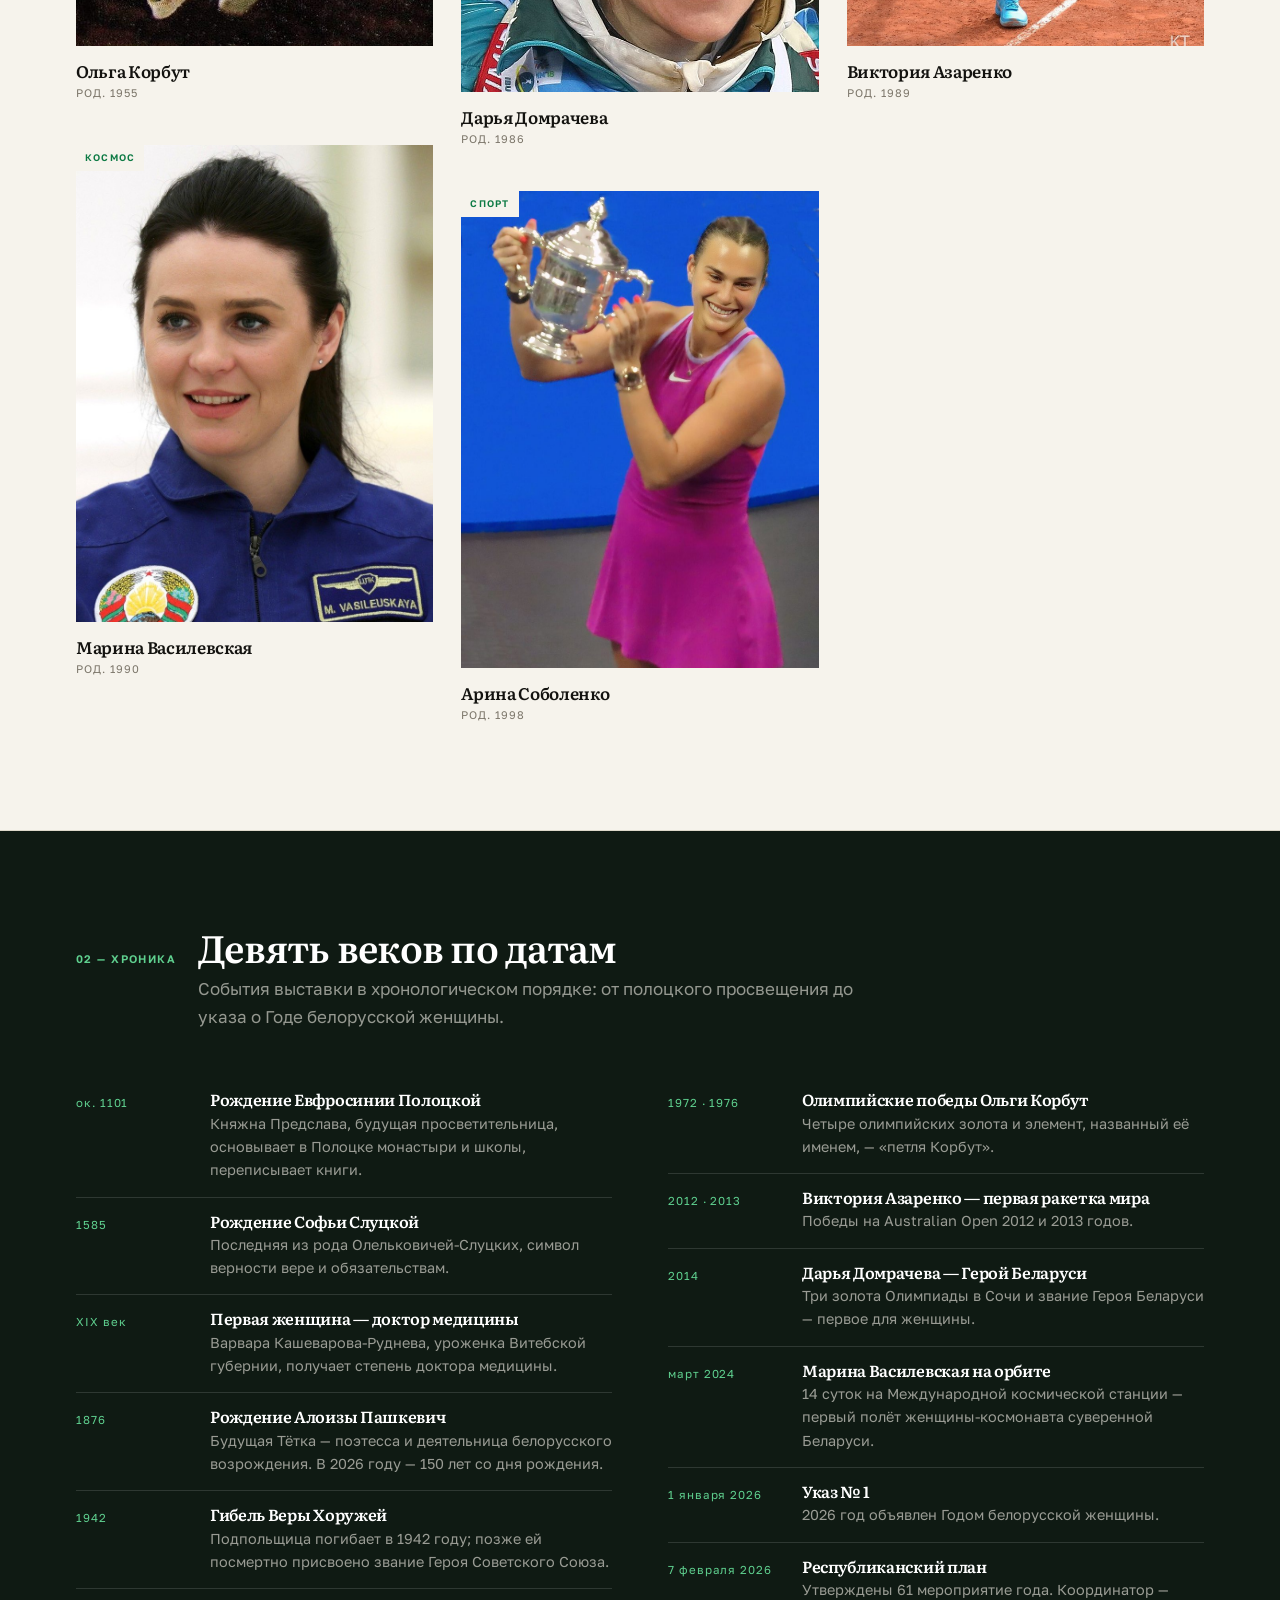
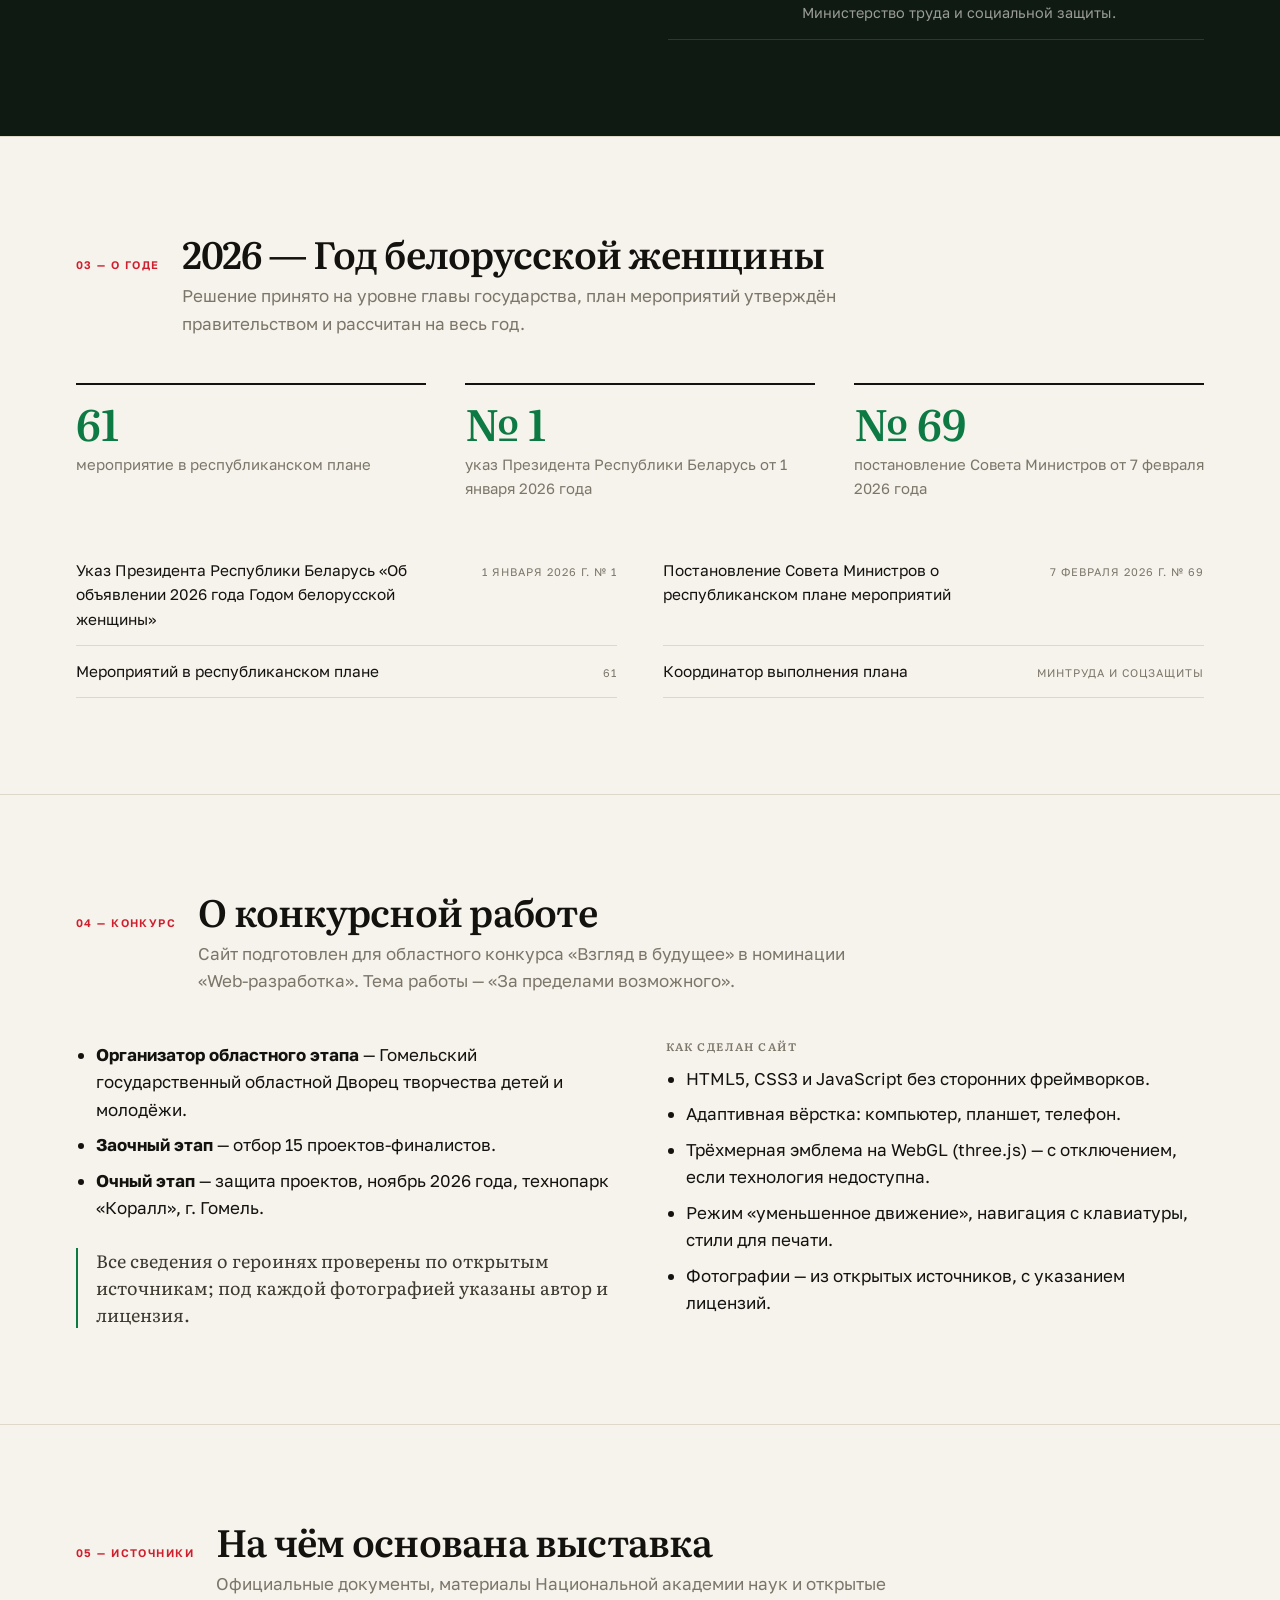
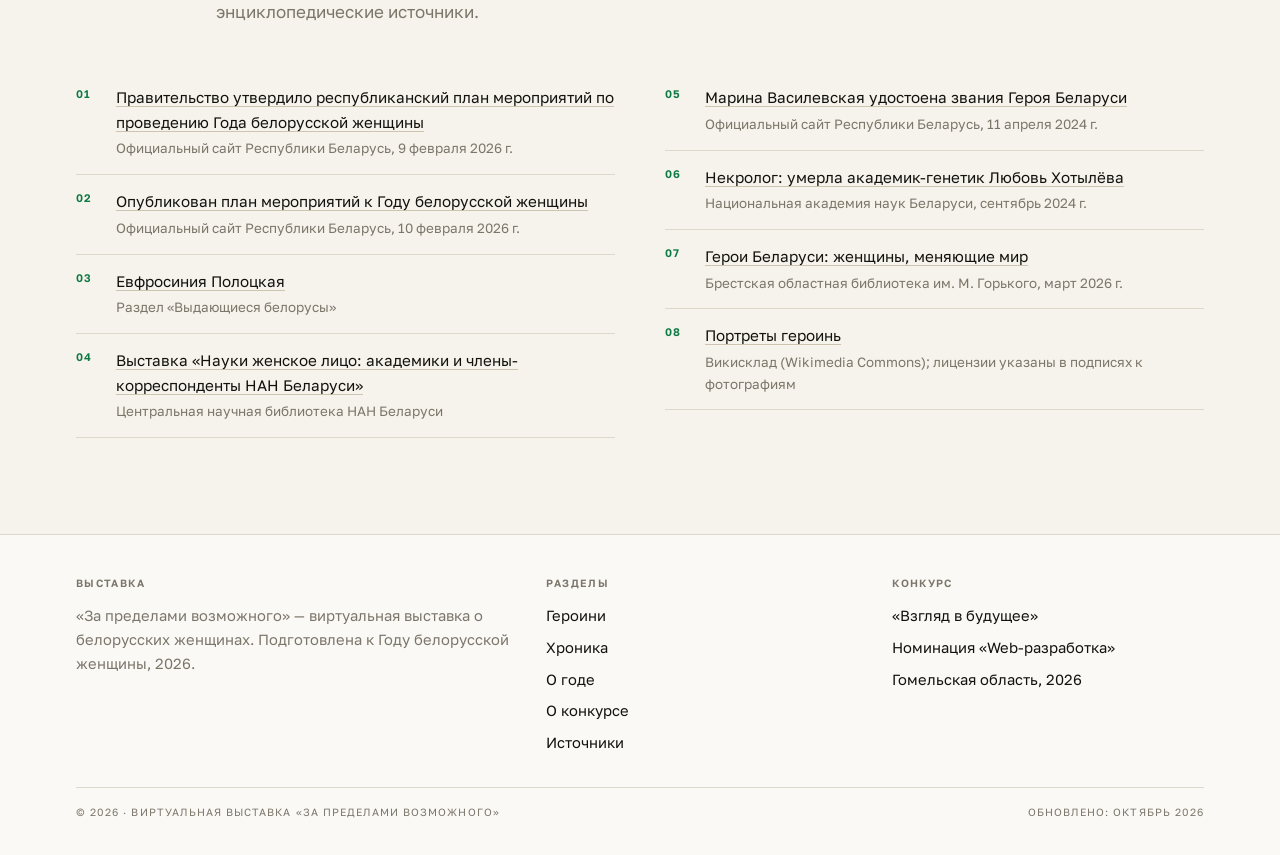
==== commit e054b03e: "Живой градиентный фон вместо плоской заливки; шёлковый флаг с отражениями и тенью" ====
--- a/index.html
+++ b/index.html
@@ -92,7 +92,7 @@
     </div>
   </section>
 
-  <section class="section section--tint" id="year">
+  <section class="section" id="year">
     <div class="shell">
       <div class="sec-head">
         <p class="caps idx">03 — о годе</p>
@@ -142,7 +142,7 @@
     </div>
   </section>
 
-  <section class="section section--tint" id="sources">
+  <section class="section" id="sources">
     <div class="shell">
       <div class="sec-head">
         <p class="caps idx">05 — источники</p>
--- a/css/style.css
+++ b/css/style.css
@@ -5,9 +5,9 @@
    ===================================================================== */
 
 :root{
-  --paper:#eef2e6;
-  --paper-2:#e4ecdc;
-  --paper-3:#d8e3cf;
+  --paper:#f6f3ec;
+  --paper-2:#eef2e8;
+  --paper-3:#e2e8d9;
   --ink:#13120f;
   --ink-2:#3b382f;
   --ink-3:#7c766a;
@@ -32,12 +32,20 @@
 }
 /* зелёный акцент в фоне всего сайта */
 body::before{
-  content:"";position:fixed;inset:0;z-index:0;pointer-events:none;
+  content:"";position:fixed;inset:-25%;z-index:0;pointer-events:none;will-change:transform;
   background:
-    radial-gradient(82vw 72vw at 108% -16%,rgba(13,122,68,.30),transparent 62%),
-    radial-gradient(74vw 64vw at -16% 112%,rgba(13,122,68,.26),transparent 60%),
-    radial-gradient(64vw 52vw at 50% 128%,rgba(13,122,68,.20),transparent 62%),
-    linear-gradient(160deg,rgba(13,122,68,.10),transparent 45%,rgba(13,122,68,.10));
+    radial-gradient(38% 34% at 18% 22%,rgba(13,122,68,.34),transparent 68%),
+    radial-gradient(34% 30% at 82% 14%,rgba(207,31,46,.20),transparent 68%),
+    radial-gradient(44% 38% at 78% 84%,rgba(13,122,68,.28),transparent 70%),
+    radial-gradient(36% 32% at 20% 88%,rgba(176,138,46,.22),transparent 70%),
+    radial-gradient(58% 48% at 50% 46%,rgba(255,255,255,.55),transparent 76%);
+  filter:blur(38px);
+  animation:mesh 46s ease-in-out infinite alternate;
+}
+@keyframes mesh{
+  0%{transform:translate3d(-2%,-1%,0) scale(1.05)}
+  50%{transform:translate3d(2%,2%,0) scale(1.11)}
+  100%{transform:translate3d(3%,-2%,0) scale(1.06)}
 }
 main,.foot{position:relative;z-index:1}
 img{display:block;max-width:100%;height:auto}
@@ -96,14 +104,13 @@
 .stats b{display:block;font-family:var(--serif);font-size:1.75rem;font-weight:600;line-height:1}
 .stats span{display:block;margin-top:6px;font-size:10.5px;letter-spacing:.1em;text-transform:uppercase;color:var(--ink-3);max-width:19ch}
 .hero__visual{position:relative;display:flex;flex-direction:column;align-items:center;gap:14px}
-.hero__canvas{width:100%;max-width:520px;aspect-ratio:4/3;display:block}
+.hero__canvas{width:100%;max-width:520px;aspect-ratio:4/3;display:block;filter:drop-shadow(0 26px 36px rgba(23,21,15,.16))}
 .hero__caption{max-width:34ch;text-align:center;color:var(--ink-3);font-size:10.5px;letter-spacing:.1em;text-transform:uppercase}
 
 /* ---------- секции ---------- */
 .section{padding:clamp(60px,7.5vw,104px) 0}
 .section + .section{border-top:1px solid var(--line)}
-.section--tint{background:var(--paper-2)}
-.section--tint + .section{border-top-color:rgba(13,122,68,.22)}
+
 .sec-head{display:grid;grid-template-columns:auto minmax(0,1fr);gap:18px 22px;align-items:baseline;margin-bottom:clamp(28px,4vw,46px)}
 .sec-head .idx{color:var(--red);padding-top:6px;grid-column:1;white-space:nowrap}
 .sec-head h2{font-size:clamp(1.55rem,3vw,2.35rem)}
@@ -164,7 +171,7 @@
 .sources span{display:block;margin-top:4px;font-size:.84rem;color:var(--ink-3)}
 
 /* ---------- подвал ---------- */
-.foot{border-top:1px solid var(--line);padding:40px 0 34px;background:var(--paper-2)}
+.foot{border-top:1px solid var(--line);padding:40px 0 34px;background:rgba(255,255,255,.5)}
 .foot__grid{display:grid;grid-template-columns:minmax(0,1.4fr) repeat(2,minmax(0,1fr));gap:34px}
 .foot h4{margin:0 0 12px;font-size:10.5px;letter-spacing:.13em;text-transform:uppercase;color:var(--ink-3);font-weight:600}
 .foot ul{list-style:none;margin:0;padding:0;display:grid;gap:8px;font-size:.92rem}
